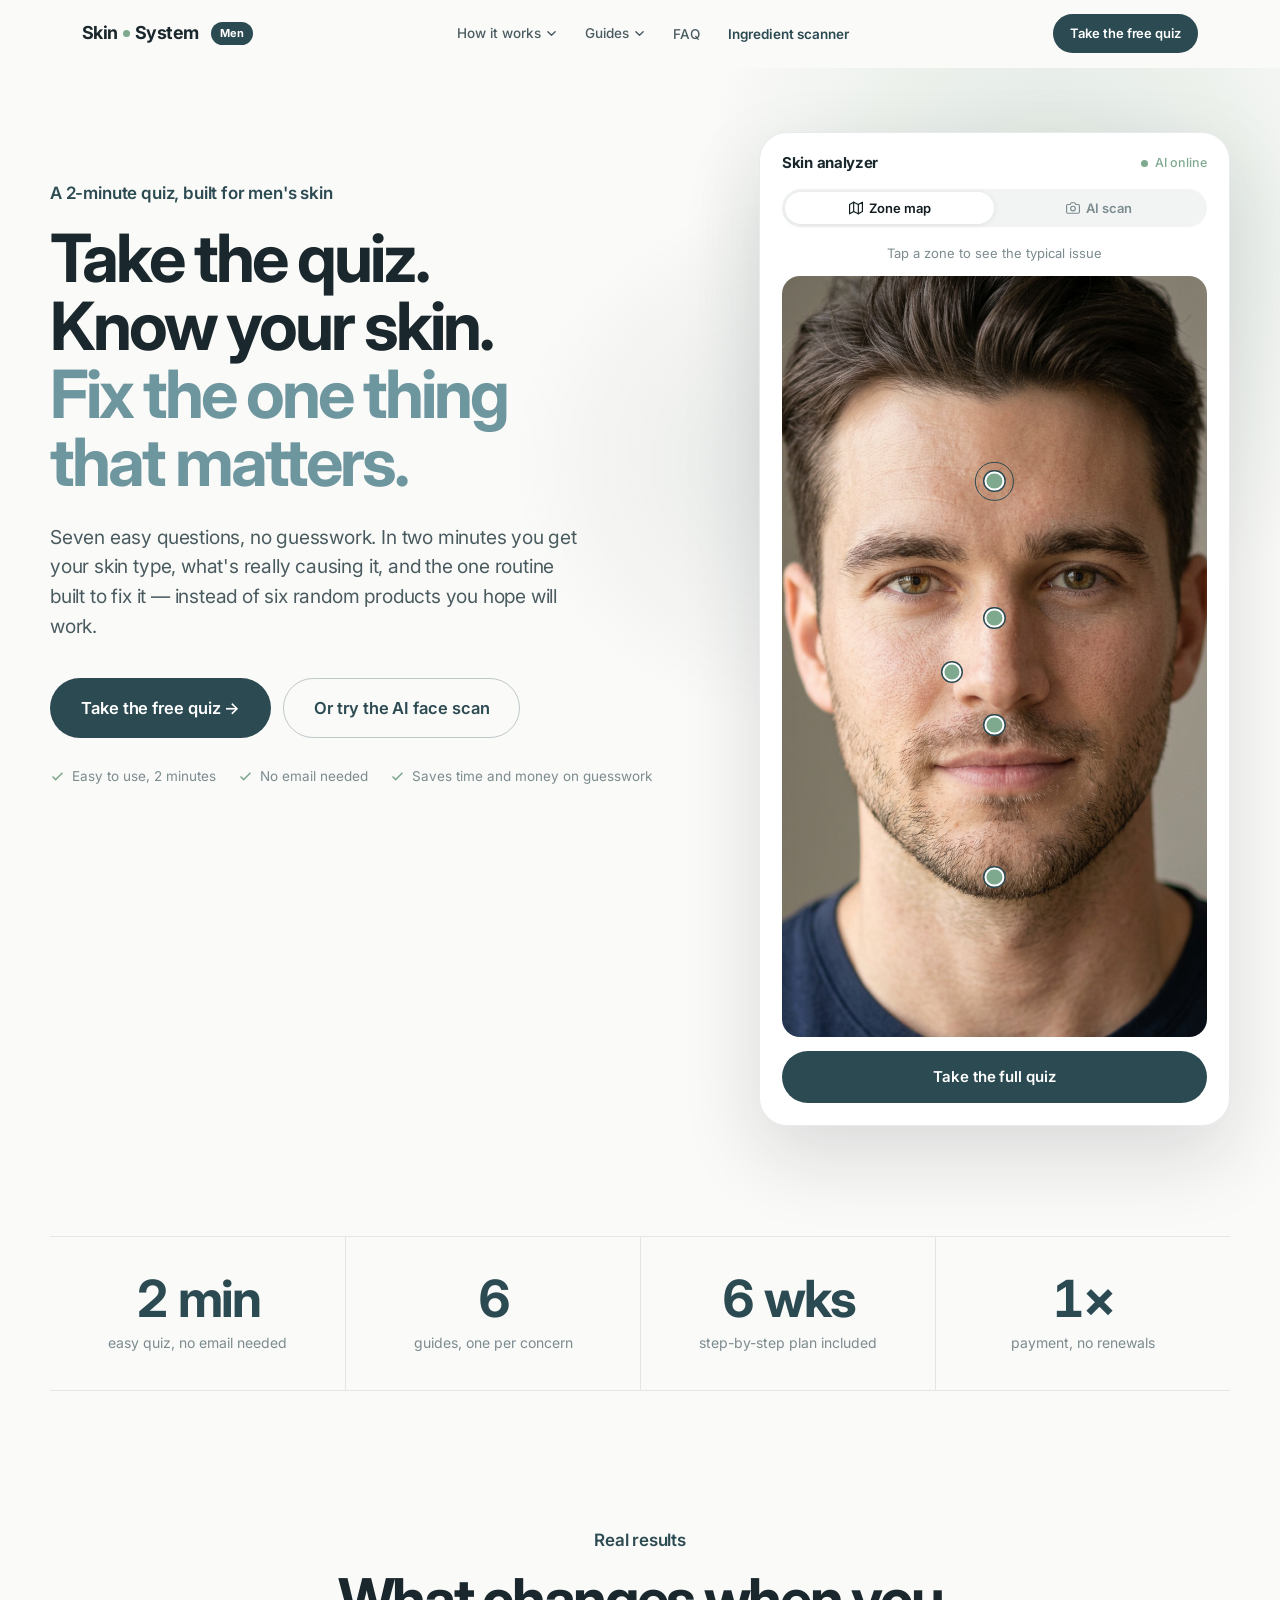
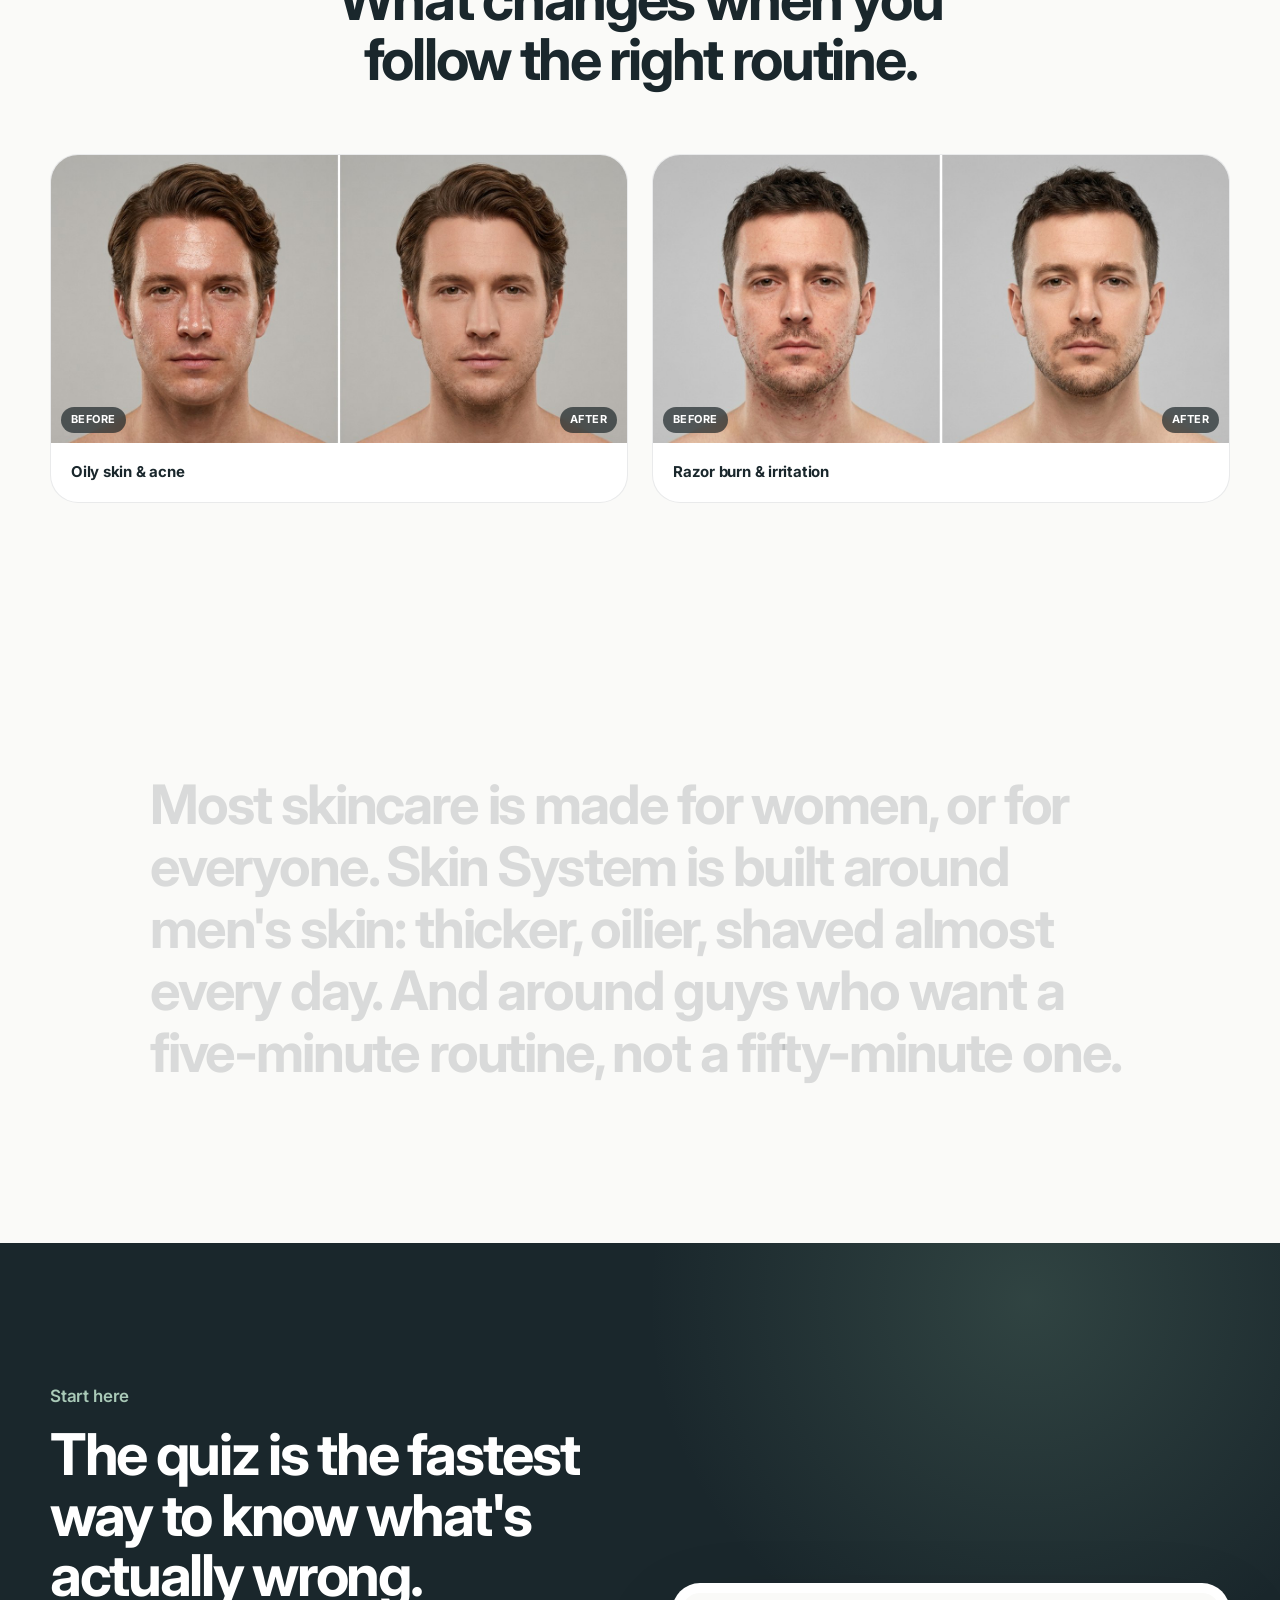
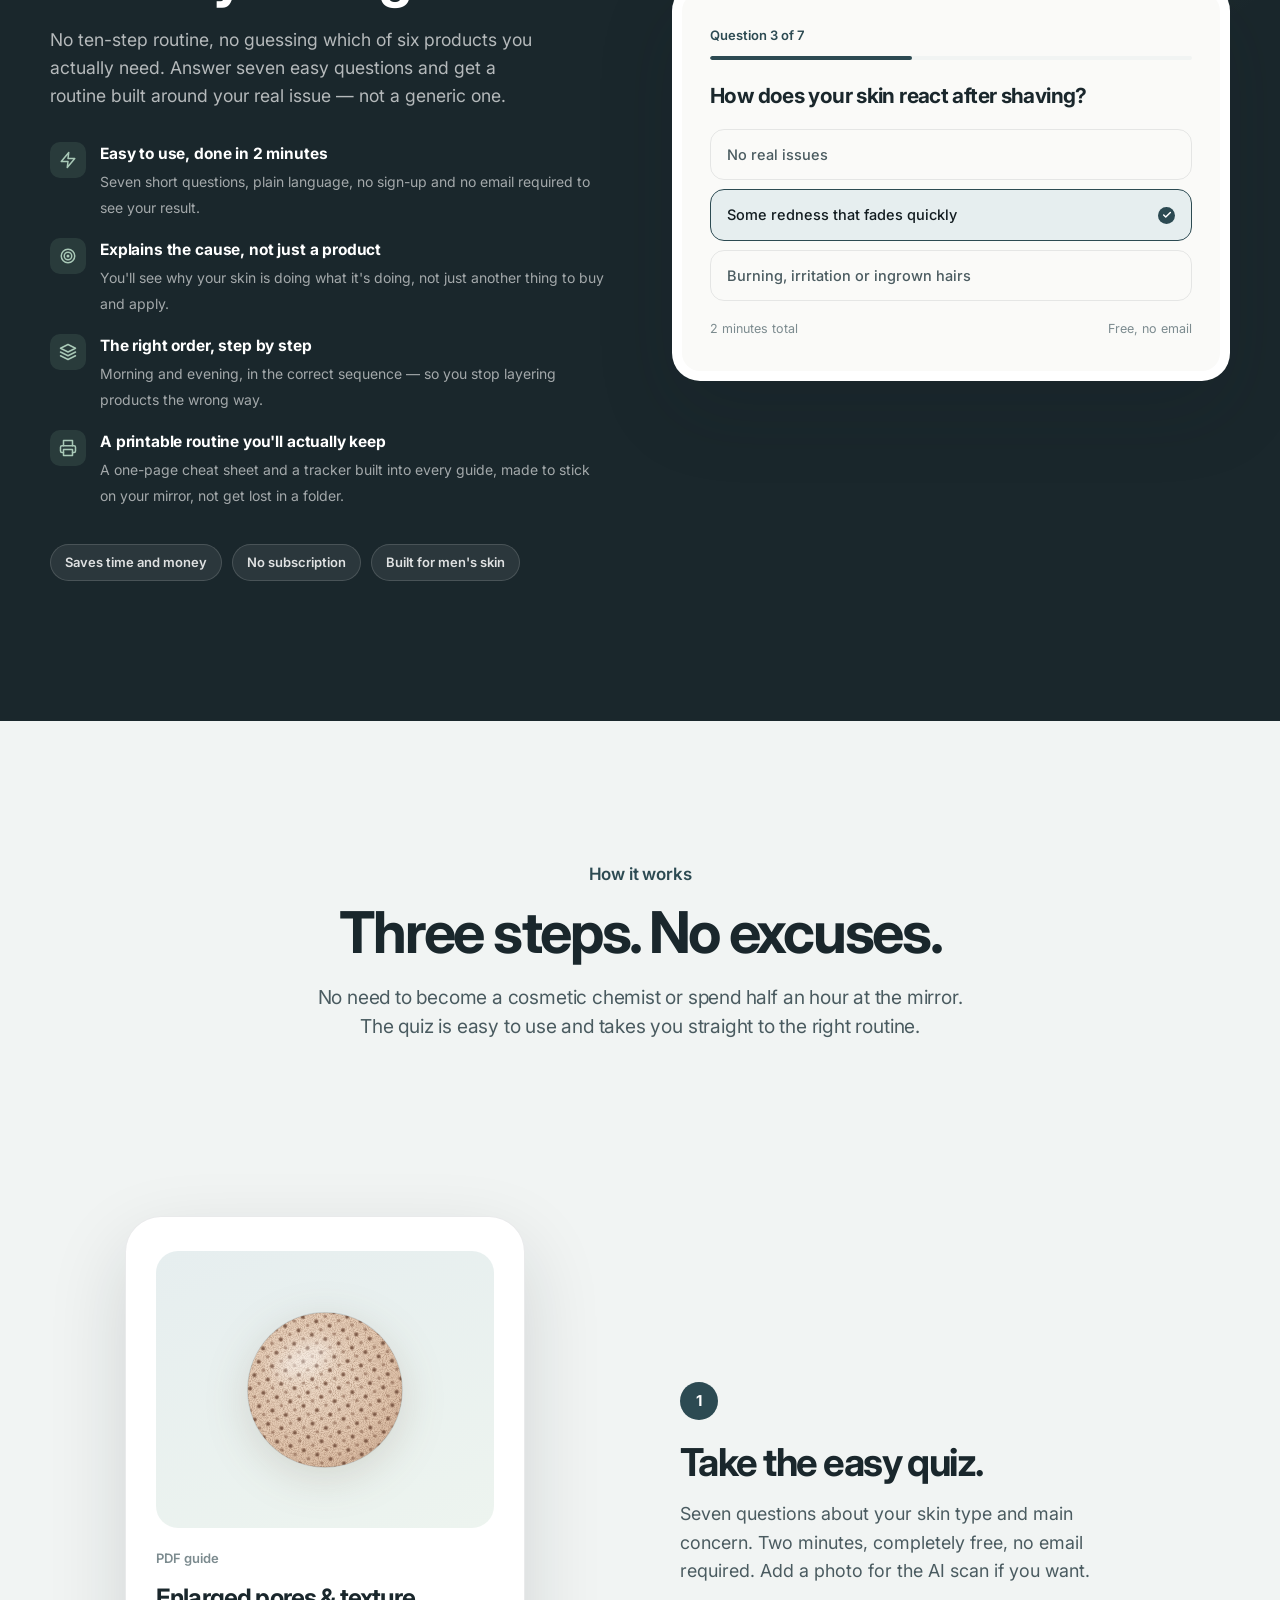
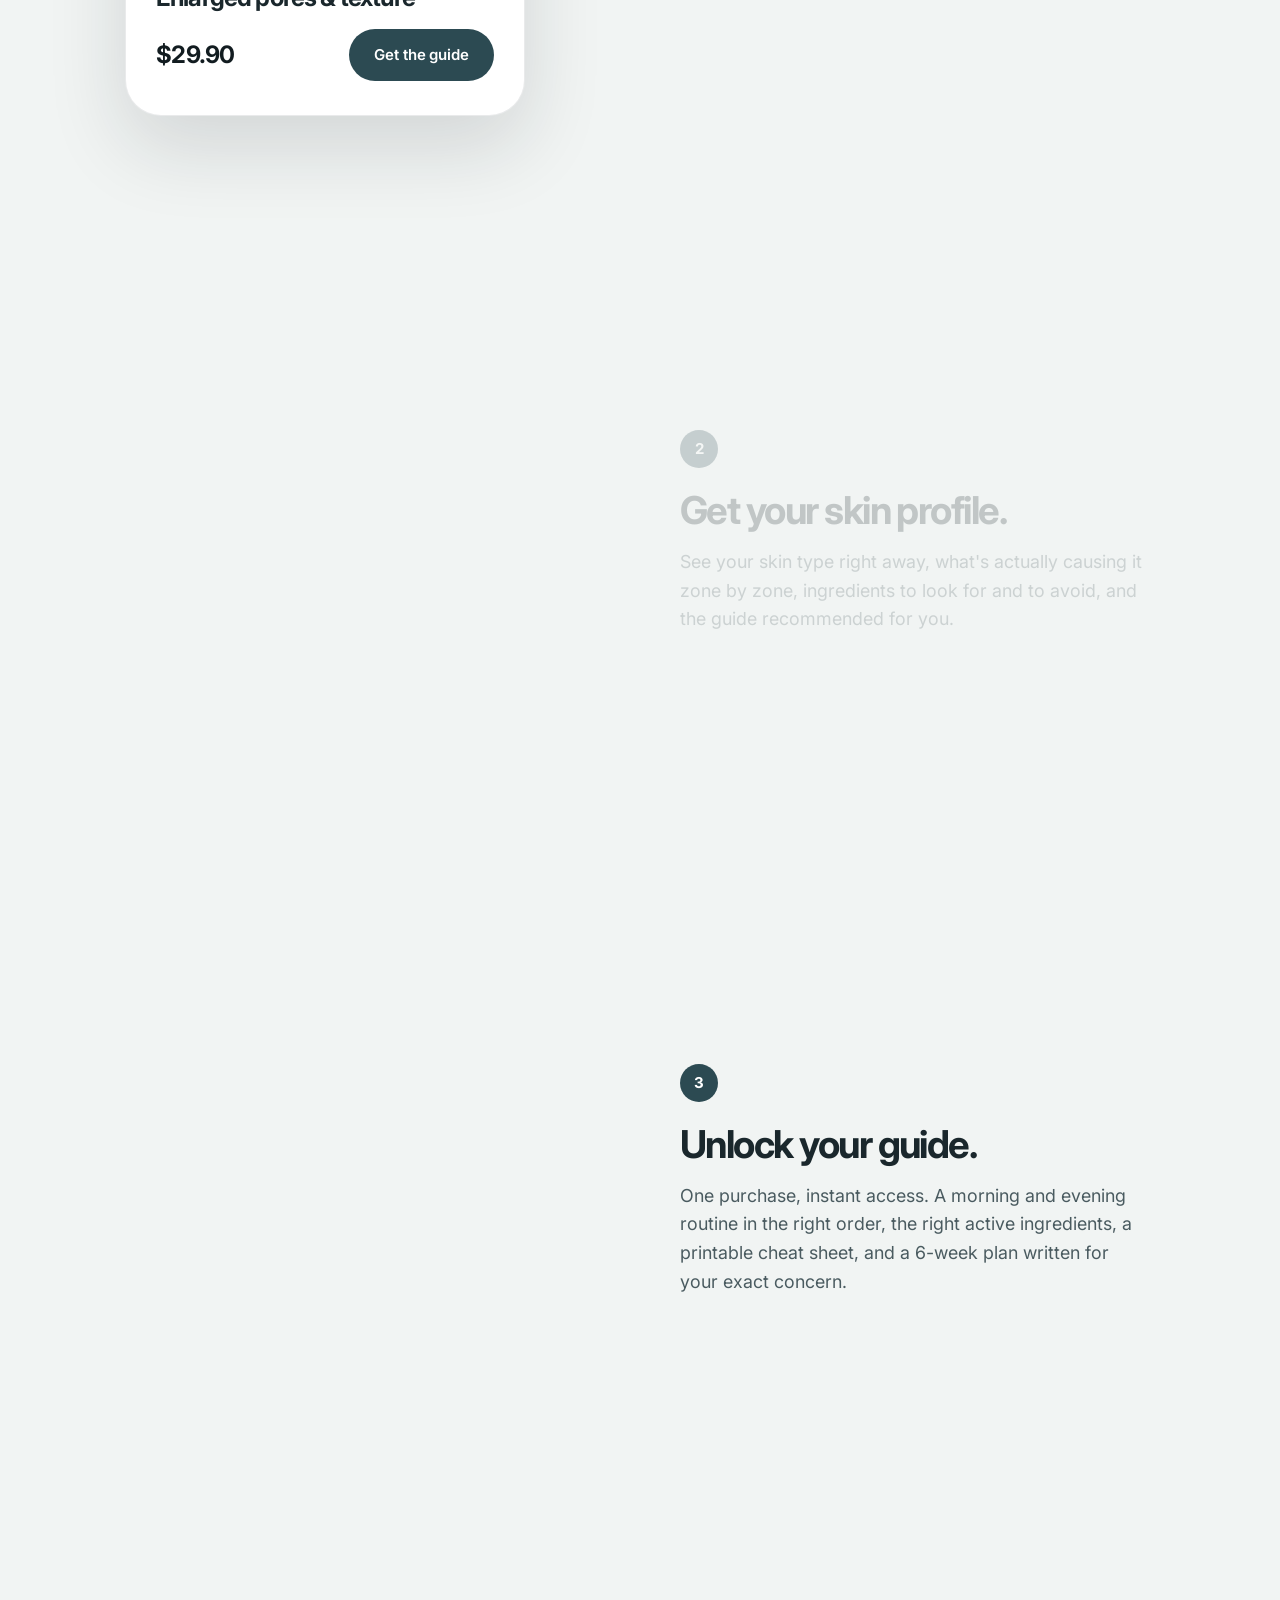
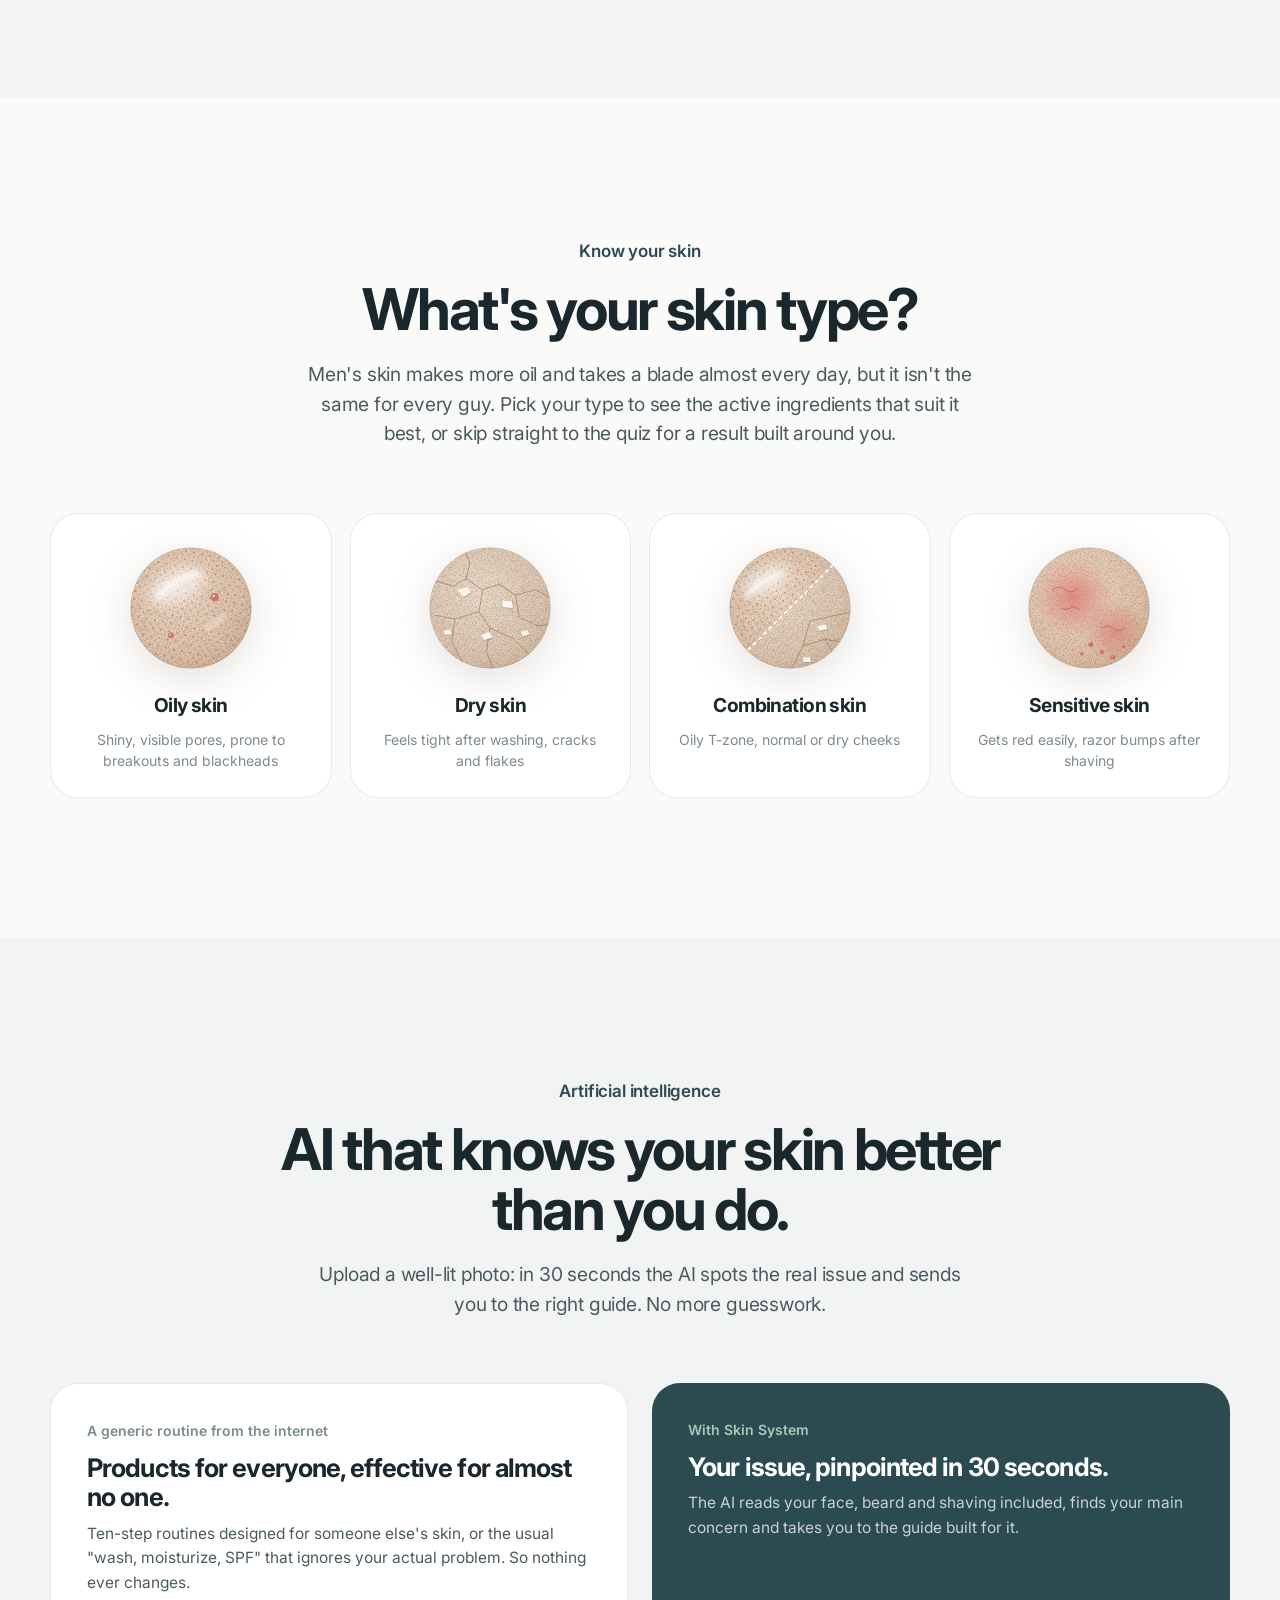
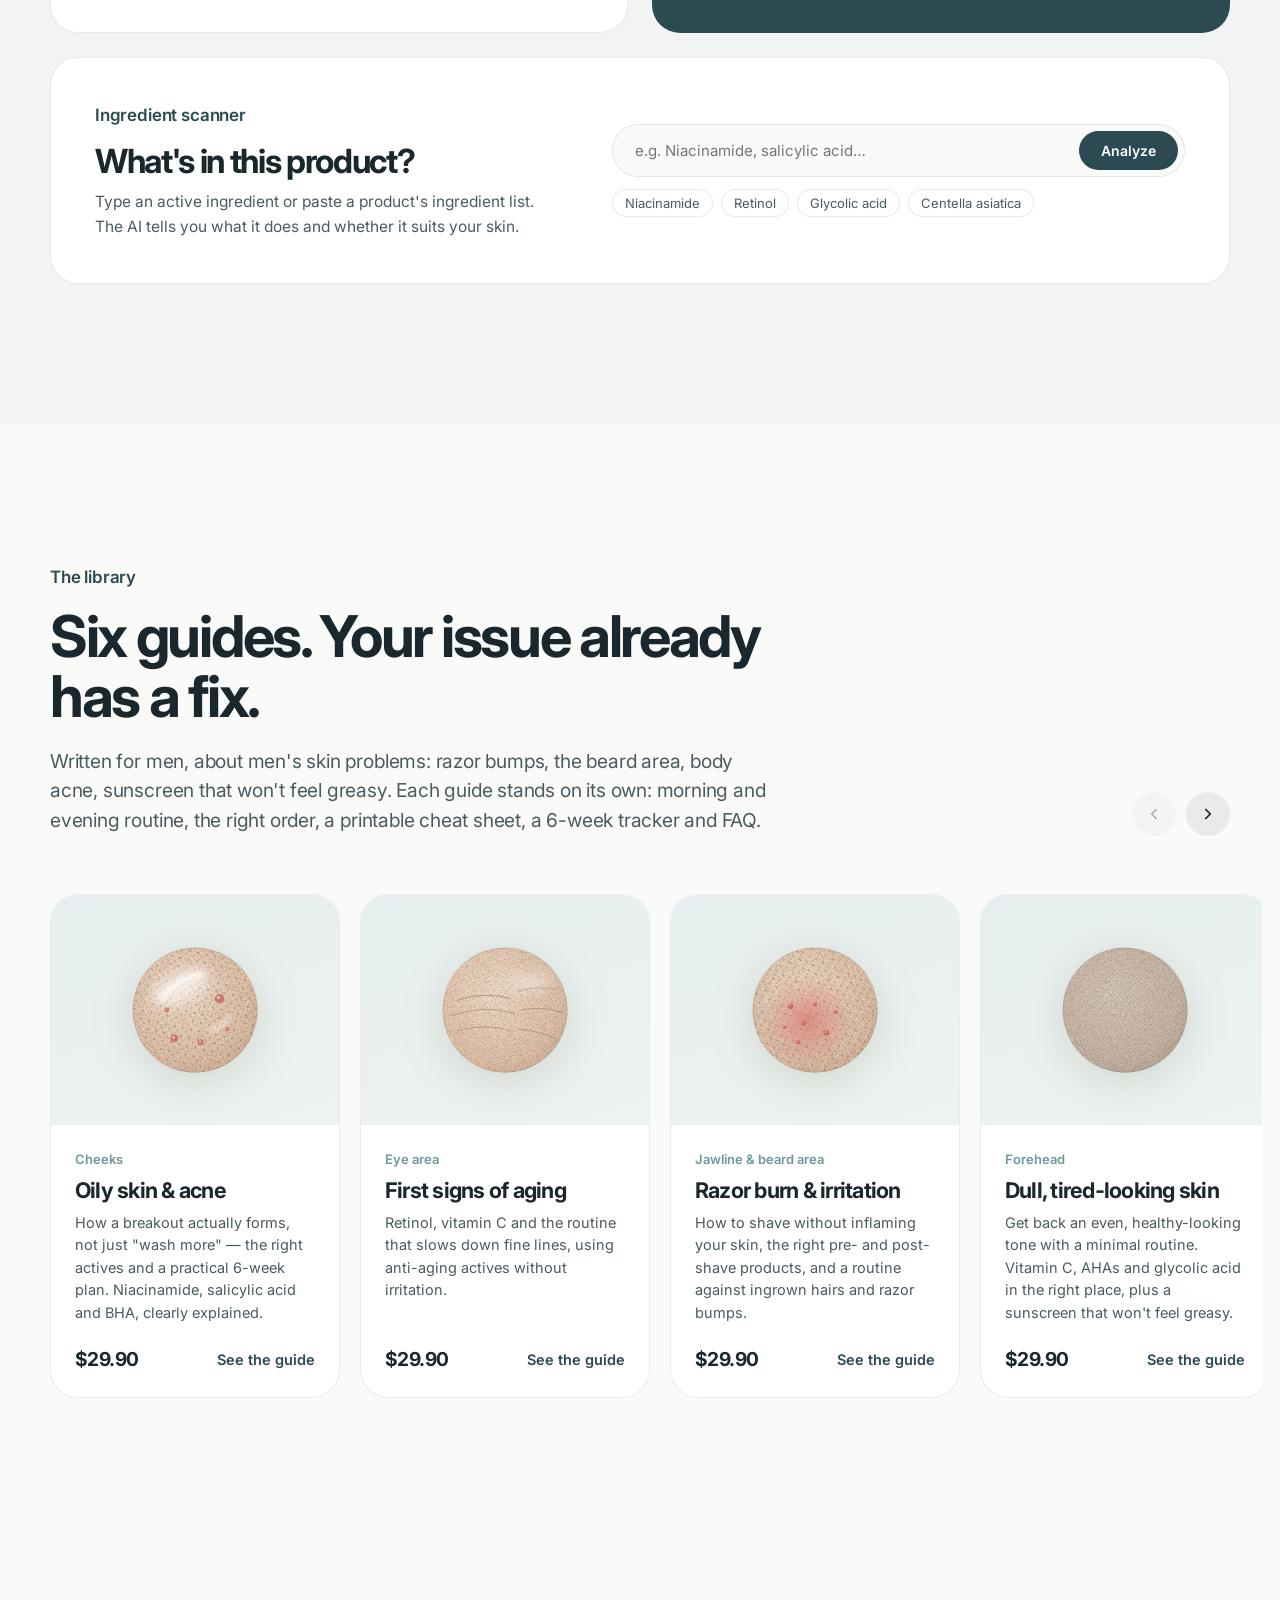
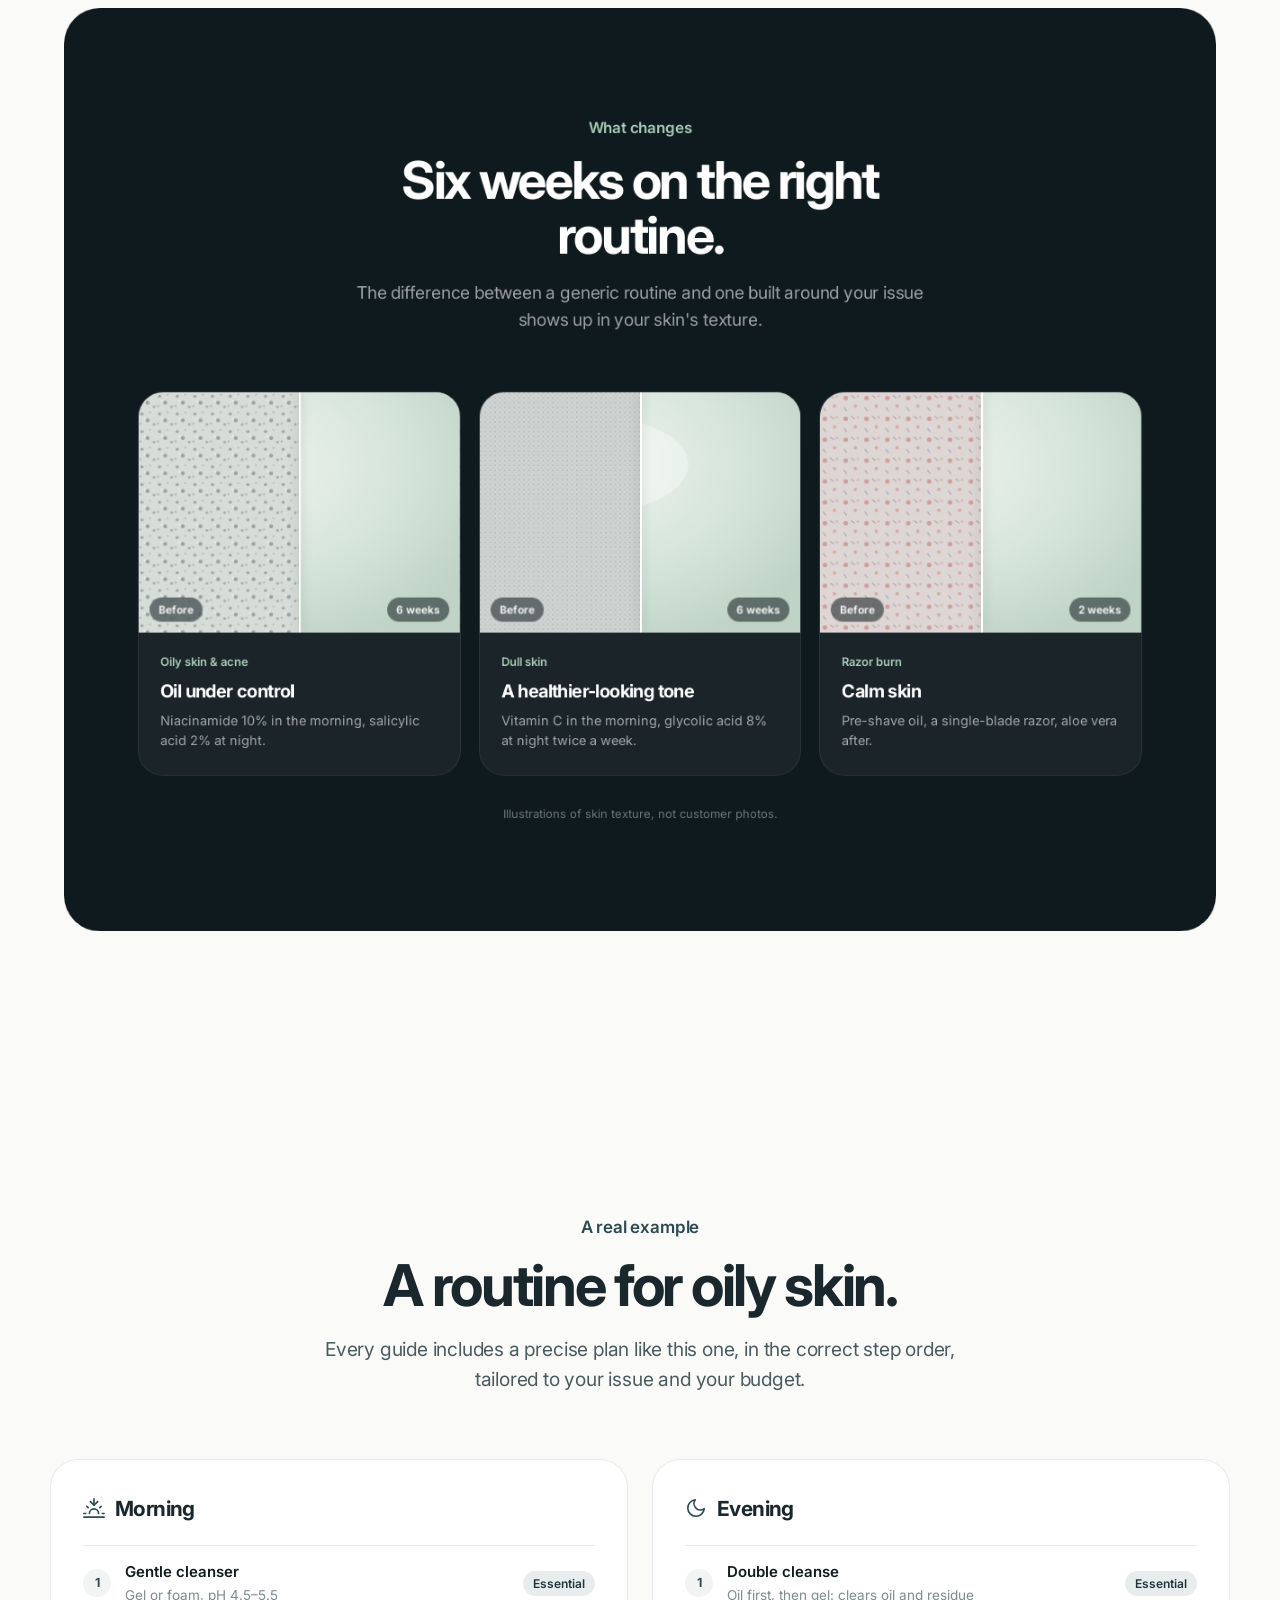
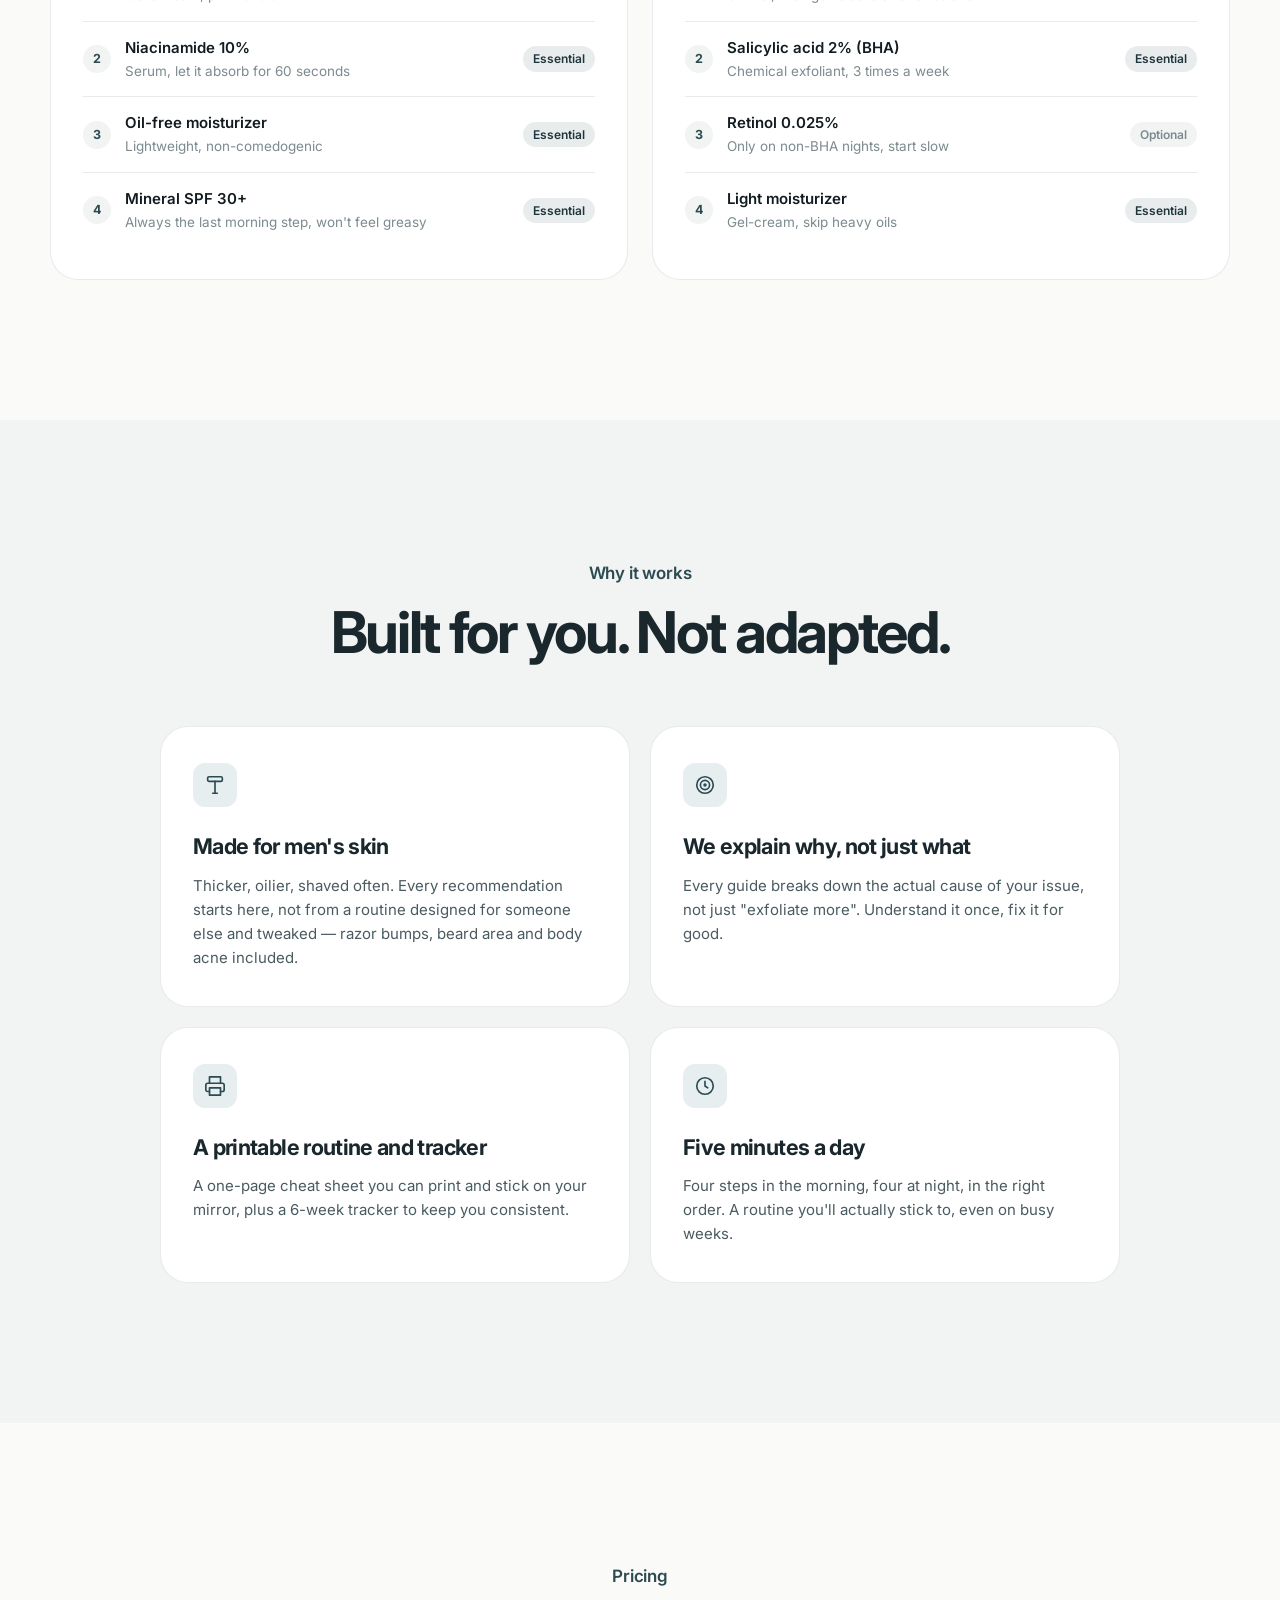
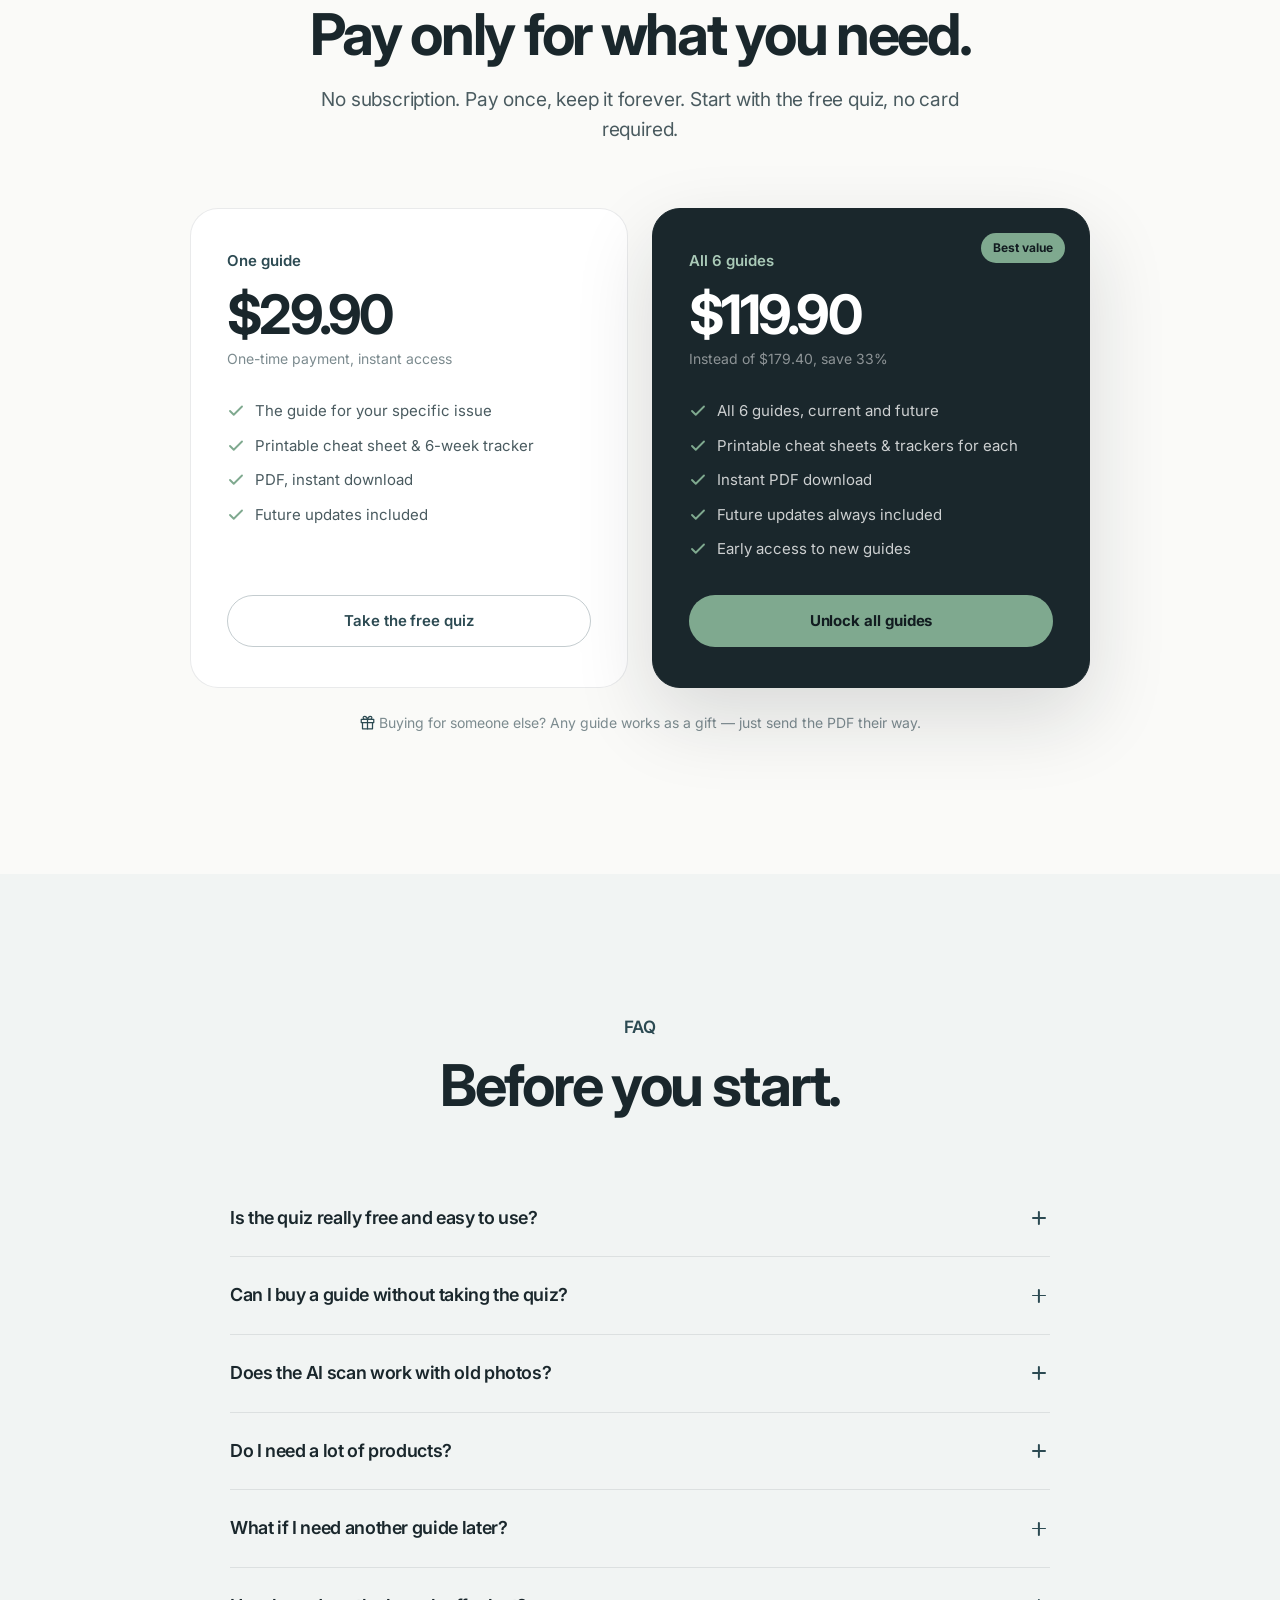
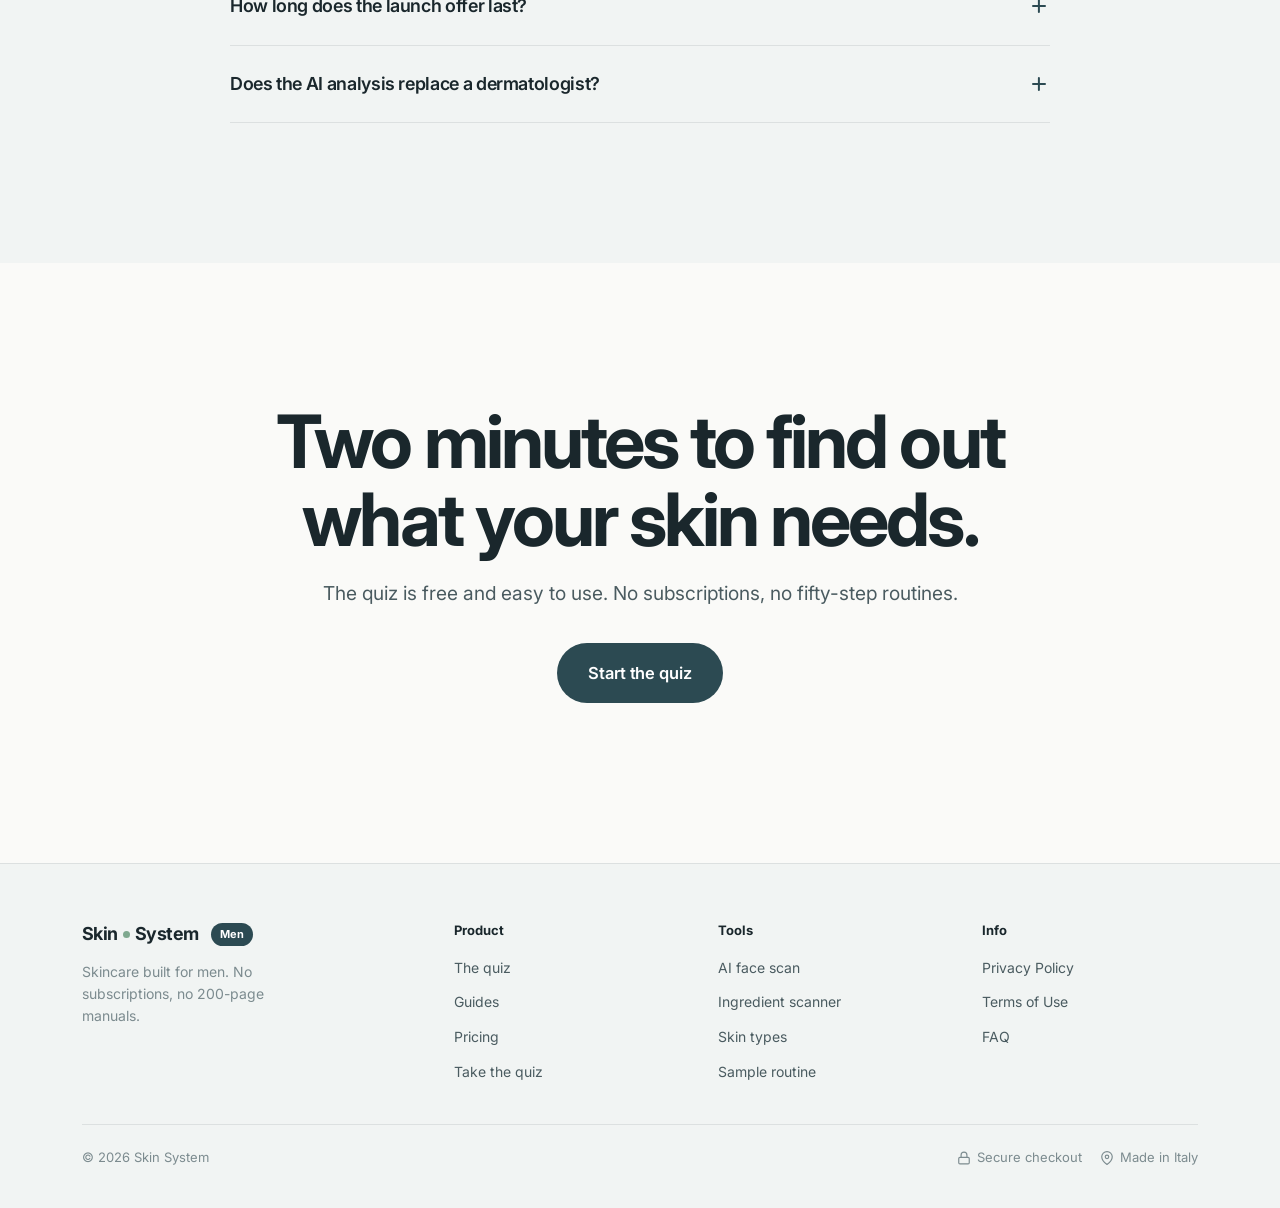
==== index.html @ f5388f2f "Add files via upload" ====
<!DOCTYPE html>
<html lang="en">
<head>
<meta charset="UTF-8">
<meta name="viewport" content="width=device-width, initial-scale=1.0">
<title>Skin System for Men — AI skin analysis &amp; skincare built for men</title>
<meta name="description" content="Skincare for men: our AI reads your face in 30 seconds and sends you to the right guide for oily skin, acne, razor burn or first wrinkles. No subscription.">
<link rel="preconnect" href="https://fonts.googleapis.com">
<link rel="preconnect" href="https://fonts.gstatic.com" crossorigin>
<link href="https://fonts.googleapis.com/css2?family=Inter:opsz,wght@14..32,400..800&display=swap" rel="stylesheet">
<script>/* launch promo: Oct 31, 11:59pm ET */if(Date.now()>Date.UTC(2026,10,1,3,59,59))document.documentElement.classList.add('promo-ended');</script>
<style>
:root {
  --clay:       #2C4A52;
  --clay-dark:  #1F363D;
  --clay-light: #6E969F;
  --clay-faint: #E6EEEF;
  --sand:       #7FA98F;
  --sand-light: #A9C9B7;
  --sand-faint: #EDF4EF;
  --rose:       #C98B86;
  --ink:        #121C20;
  --ink-2:      #1A272C;
  --mid:        #4A5B60;
  --muted:      #7C8B8F;
  --line:       rgba(18,28,32,0.09);
  --white:      #FFFFFF;
  --bg:         #FAFAF8;
  --bg-alt:     #F1F4F3;
  --dark:       #0F1A1E;

  --sans: 'Inter', -apple-system, BlinkMacSystemFont, 'SF Pro Display', system-ui, sans-serif;

  --r-lg: 28px;
  --r-md: 18px;
  --r-sm: 12px;

  --ease: cubic-bezier(0.22, 1, 0.36, 1);
  --shadow-md: 0 10px 40px rgba(18,28,32,0.08);
  --shadow-lg: 0 30px 80px rgba(18,28,32,0.14);
}

*, *::before, *::after { box-sizing: border-box; margin: 0; padding: 0; }
html { scroll-behavior: smooth; font-size: 16px; }
body {
  font-family: var(--sans);
  font-optical-sizing: auto;
  background: var(--bg);
  color: var(--ink);
  line-height: 1.6;
  -webkit-font-smoothing: antialiased;
  overflow-x: hidden;
}
img, svg { max-width: 100%; display: block; }
a { color: inherit; text-decoration: none; }
ul { list-style: none; }
button { font-family: inherit; }
:focus-visible { outline: 2px solid var(--clay); outline-offset: 3px; border-radius: 6px; }

.wrap { max-width: 1180px; margin: 0 auto; padding: 0 32px; }

/* ── Type ── */
h1, h2, h3 { color: var(--ink-2); font-weight: 700; }
h1 {
  font-size: clamp(2.6rem, 5.2vw, 4.3rem);
  line-height: 1.02;
  letter-spacing: -0.045em;
  margin-bottom: 26px;
}
h2 {
  font-size: clamp(2.1rem, 4.6vw, 3.6rem);
  line-height: 1.05;
  letter-spacing: -0.04em;
}
h3 { letter-spacing: -0.02em; }
.eyebrow {
  display: block;
  font-size: 17px;
  font-weight: 600;
  color: var(--clay);
  letter-spacing: -0.01em;
  margin-bottom: 14px;
}
.section-head { margin-bottom: 64px; max-width: 720px; }
.section-head.center { margin-left: auto; margin-right: auto; text-align: center; }
.section-desc {
  color: var(--mid);
  font-size: clamp(1.05rem, 1.5vw, 1.25rem);
  line-height: 1.55;
  margin-top: 20px;
  letter-spacing: -0.01em;
}
.section-head.center .section-desc { margin-left: auto; margin-right: auto; max-width: 56ch; }

/* ── Buttons ── */
.btn {
  font-weight: 600;
  font-size: 15px;
  padding: 13px 24px;
  border-radius: 999px;
  border: 1.5px solid transparent;
  cursor: pointer;
  display: inline-block;
  white-space: nowrap;
  letter-spacing: -0.005em;
  transition: background 0.3s var(--ease), color 0.3s var(--ease), border-color 0.3s var(--ease), transform 0.3s var(--ease);
}
.btn:active { transform: scale(0.97); }
.btn-primary { background: var(--clay); color: var(--white); }
.btn-primary:hover { background: var(--clay-dark); }
.btn-ghost { background: transparent; border-color: rgba(44,74,82,0.28); color: var(--clay); }
.btn-ghost:hover { background: var(--clay); color: var(--white); border-color: var(--clay); }
.btn-sand { background: var(--sand); color: var(--ink); font-weight: 700; }
.btn-sand:hover { background: var(--sand-light); }
.btn-lg { padding: 16px 30px; font-size: 16.5px; }
.btn-block { width: 100%; text-align: center; display: block; }

/* ── Scroll progress ── */
.scroll-progress {
  position: fixed; top: 0; left: 0;
  height: 2px; width: 100%;
  transform-origin: 0 50%;
  transform: scaleX(0);
  background: linear-gradient(90deg, var(--sand), var(--clay));
  z-index: 200;
}

/* ── Header ── */
header {
  position: sticky; top: 0; z-index: 100;
  background: rgba(250,250,248,0.72);
  backdrop-filter: saturate(180%) blur(20px);
  -webkit-backdrop-filter: saturate(180%) blur(20px);
  border-bottom: 1px solid transparent;
  transition: border-color 0.3s, background 0.3s;
}
header.scrolled { border-bottom-color: var(--line); background: rgba(250,250,248,0.85); }
.header-inner {
  display: flex; align-items: center; justify-content: space-between;
  padding: 14px 32px; max-width: 1180px; margin: 0 auto; gap: 24px;
}
.logo {
  font-size: 1.12rem; font-weight: 700; letter-spacing: -0.03em;
  color: var(--ink-2); display: flex; align-items: center; gap: 5px;
}
.logo-tag {
  margin-left: 7px; font-size: 11px; font-weight: 700; letter-spacing: 0.01em;
  padding: 3px 9px; border-radius: 999px; background: var(--clay); color: var(--white);
}
.logo-dot { width: 7px; height: 7px; border-radius: 50%; background: var(--sand); display: inline-block; }
.header-nav { display: flex; align-items: center; flex: 1; justify-content: center; }
.nav-links { display: flex; gap: 28px; align-items: center; }
.nav-links a, .nav-dropdown-toggle {
  font-size: 13.5px; font-weight: 500; color: var(--mid); transition: color 0.2s;
}
.nav-links a:hover, .nav-dropdown-toggle:hover { color: var(--ink); }
.nav-dropdown { position: relative; }
.nav-dropdown-toggle {
  background: none; border: none; cursor: pointer; display: flex; align-items: center; gap: 5px; padding: 0;
}
.nav-dropdown-toggle svg { width: 11px; height: 11px; transition: transform 0.3s var(--ease); }
.nav-dropdown:hover .nav-dropdown-toggle svg, .nav-dropdown.open .nav-dropdown-toggle svg { transform: rotate(180deg); }
.nav-dropdown-menu {
  position: absolute; top: calc(100% + 14px); left: 50%;
  background: rgba(255,255,255,0.96);
  backdrop-filter: blur(20px);
  border: 1px solid var(--line); border-radius: var(--r-md);
  box-shadow: var(--shadow-md); min-width: 230px; padding: 8px;
  opacity: 0; pointer-events: none;
  transform: translateX(-50%) translateY(-6px) scale(0.98);
  transform-origin: top center;
  transition: opacity 0.25s var(--ease), transform 0.35s var(--ease);
}
.nav-dropdown:hover .nav-dropdown-menu, .nav-dropdown.open .nav-dropdown-menu {
  opacity: 1; pointer-events: auto; transform: translateX(-50%) translateY(0) scale(1);
}
.nav-dropdown-menu a {
  display: block; padding: 10px 14px; font-size: 14px; font-weight: 600;
  color: var(--ink-2); border-radius: 10px; transition: background 0.2s;
}
.nav-dropdown-menu a:hover { background: var(--bg-alt); }
.nav-dropdown-menu a span { display: block; font-size: 12.5px; font-weight: 400; color: var(--muted); margin-top: 1px; }
.nav-highlight { color: var(--clay) !important; font-weight: 600 !important; }

.header-actions { display: flex; align-items: center; gap: 12px; }
#header-cta {
  padding: 8px 16px; font-size: 13px;
  opacity: 0; transform: translateY(4px); pointer-events: none;
  transition: opacity 0.3s var(--ease), transform 0.3s var(--ease), background 0.3s;
}
#header-cta.show { opacity: 1; transform: none; pointer-events: auto; }
.mobile-toggle {
  display: none; background: none; border: none; cursor: pointer;
  padding: 6px; flex-direction: column; gap: 5px;
}
.mobile-toggle span { display: block; width: 20px; height: 1.5px; background: var(--ink); border-radius: 2px; transition: transform 0.3s var(--ease), opacity 0.2s; }
.mobile-toggle.open span:nth-child(1) { transform: translateY(6.5px) rotate(45deg); }
.mobile-toggle.open span:nth-child(2) { opacity: 0; }
.mobile-toggle.open span:nth-child(3) { transform: translateY(-6.5px) rotate(-45deg); }
@media (max-width: 900px) {
  .header-nav { display: none; }
  .mobile-toggle { display: flex; }
  #header-cta { display: none; }
}
.mobile-menu {
  position: fixed; inset: 58px 0 0 0;
  background: rgba(250,250,248,0.97);
  backdrop-filter: blur(20px);
  z-index: 99; padding: 16px 28px;
  display: flex; flex-direction: column;
  opacity: 0; pointer-events: none; transform: translateY(-8px);
  transition: opacity 0.3s var(--ease), transform 0.4s var(--ease);
}
.mobile-menu.open { opacity: 1; pointer-events: auto; transform: none; }
.mobile-menu a {
  font-size: 24px; font-weight: 600; letter-spacing: -0.03em; color: var(--ink-2);
  padding: 12px 0; border-bottom: 1px solid var(--line);
}

/* ── Sections ── */
section { padding: 140px 32px; }
section > .wrap { padding: 0; }

/* ── Hero ── */
.hero { padding: 64px 32px 110px; position: relative; overflow: hidden; }
.hero-bg {
  position: absolute; inset: -20% -10% auto auto; width: 70vw; height: 70vw; max-width: 900px; max-height: 900px;
  background: radial-gradient(closest-side at 60% 45%, rgba(127,169,143,0.24), transparent),
              radial-gradient(closest-side at 35% 70%, rgba(44,74,82,0.10), transparent);
  pointer-events: none; will-change: transform;
}
.hero .wrap { position: relative; z-index: 1; }
.hero-grid { display: grid; grid-template-columns: 1.15fr 0.85fr; gap: 72px; align-items: start; }
#heroText { padding-top: 48px; }
#heroText .eyebrow { display: inline-block; margin-bottom: 18px; }
.hero-title .ln { display: block; overflow: hidden; padding-bottom: 0.08em; margin-bottom: -0.08em; }
.hero-title .ln > span {
  display: inline-block; transform: translateY(105%);
  animation: lineUp 1.2s var(--ease) forwards;
}
.hero-title .ln:nth-child(1) > span { animation-delay: 0.15s; }
.hero-title .ln:nth-child(2) > span { animation-delay: 0.27s; }
.hero-title .ln:nth-child(3) > span { animation-delay: 0.39s; }
.hero-title .ln:nth-child(4) > span { animation-delay: 0.51s; }
.hero-title .ln > span { white-space: nowrap; }
.hero-title .soft { color: var(--clay-light); }
@keyframes lineUp { to { transform: translateY(0); } }
.fade-in {
  opacity: 0; filter: blur(8px); transform: translateY(16px);
  animation: fadeIn 1.1s var(--ease) forwards;
}
.fade-in.d1 { animation-delay: 0.55s; }
.fade-in.d2 { animation-delay: 0.7s; }
.fade-in.d3 { animation-delay: 0.85s; }
.fade-in.d4 { animation-delay: 0.45s; }
@keyframes fadeIn { to { opacity: 1; filter: blur(0); transform: none; } }
.hero-sub {
  font-size: clamp(1.08rem, 1.5vw, 1.25rem); color: var(--mid);
  max-width: 44ch; margin-bottom: 36px; line-height: 1.55; letter-spacing: -0.01em;
}
.cta-row { display: flex; gap: 12px; flex-wrap: wrap; margin-bottom: 28px; align-items: center; }
.trust-badges { display: flex; gap: 22px; flex-wrap: wrap; }
.trust-badge { font-size: 13.5px; color: var(--muted); display: flex; align-items: center; gap: 7px; }
.trust-badge svg { width: 15px; height: 15px; stroke: var(--sand); stroke-width: 2.5; fill: none; }

/* ── Scan card ── */
.ai-scan-card {
  background: var(--white); border: 1px solid var(--line);
  border-radius: var(--r-lg); overflow: hidden; box-shadow: var(--shadow-lg);
  will-change: transform;
}
.hero-card-in {
  opacity: 0; transform: translateY(40px) scale(0.94);
  animation: cardIn 1.4s var(--ease) 0.45s forwards;
}
@keyframes cardIn { to { opacity: 1; transform: none; } }
.ai-scan-header {
  padding: 18px 22px 14px; display: flex; align-items: center; justify-content: space-between;
}
.ai-scan-title { font-size: 15px; font-weight: 700; letter-spacing: -0.02em; color: var(--ink-2); }
.ai-status { display: flex; align-items: center; gap: 7px; font-size: 12.5px; font-weight: 500; color: var(--sand); }
.ai-status-dot { width: 7px; height: 7px; background: var(--sand); border-radius: 50%; animation: pulse 2s ease-in-out infinite; }
@keyframes pulse { 0%,100% { opacity: 1; transform: scale(1); } 50% { opacity: 0.5; transform: scale(0.8); } }
.scan-tabs {
  display: flex; margin: 0 22px; padding: 3px; background: var(--bg-alt); border-radius: 999px; position: relative;
}
.scan-tab {
  flex: 1; font-size: 13px; font-weight: 600; padding: 8px 12px; border: none; background: none;
  cursor: pointer; color: var(--muted); border-radius: 999px; position: relative; z-index: 1;
  display: flex; align-items: center; justify-content: center; gap: 6px; transition: color 0.3s;
}
.scan-tab.active { color: var(--ink); }
.scan-tab-indicator {
  position: absolute; top: 3px; bottom: 3px; left: 3px; width: calc(50% - 3px);
  background: var(--white); border-radius: 999px; box-shadow: 0 1px 6px rgba(0,0,0,0.08);
  transition: transform 0.45s var(--ease);
}
.scan-tabs[data-active="upload"] .scan-tab-indicator { transform: translateX(100%); }
.scan-tab-panel { display: none; }
.scan-tab-panel.active { display: block; animation: panelIn 0.5s var(--ease); }
@keyframes panelIn { from { opacity: 0; transform: translateY(8px); } to { opacity: 1; transform: none; } }

.facemap-panel { padding: 16px 22px 22px; }
.facemap-hint { font-size: 13px; color: var(--muted); text-align: center; margin-bottom: 12px; }
.facemap-svg-wrap { position: relative; }
.facemap-img { width: 100%; display: block; border-radius: var(--r-md); }
#zoneLabel {
  position: absolute; top: 0; left: 0;
  font-size: 13.5px; font-weight: 600; color: var(--ink);
  background: rgba(255,255,255,0.95); backdrop-filter: blur(10px);
  padding: 7px 14px; border-radius: 999px; border: 1px solid var(--line);
  white-space: nowrap; opacity: 0; transform: scale(0.92); transition: opacity 0.25s var(--ease), transform 0.25s var(--ease);
  pointer-events: none; box-shadow: var(--shadow-md); z-index: 6;
  display: flex; align-items: center; gap: 6px;
}
#zoneLabel.show { opacity: 1; transform: scale(1); }
#zoneLabel .ze { width: 22px; height: 22px; flex-shrink: 0; border-radius: 50%; overflow: hidden; display: block; }
#zoneLabel .ze svg { width: 100%; height: 100%; filter: none; }
.zone-dot, .zone-ring, .zone-pulse { position: absolute; aspect-ratio: 1 / 1; border-radius: 50%; transform: translate(-50%, -50%); }
.zone-dot {
  width: 4.5%; background: var(--sand); border: 2px solid var(--white);
  box-shadow: 0 0 0 1.5px var(--clay); padding: 0; cursor: pointer;
  transition: transform 0.3s var(--ease);
}
.zone-dot:hover, .zone-dot.active { transform: translate(-50%, -50%) scale(1.3); }
.zone-ring { width: 20%; border: 1.4px solid var(--clay); opacity: 0; pointer-events: none; transition: opacity 0.3s, transform 0.4s var(--ease); transform: translate(-50%,-50%) scale(0.85); }
.zone-ring.show { opacity: 0.55; transform: translate(-50%,-50%) scale(1); }
@keyframes softPulse {
  0% { opacity: 0.5; transform: translate(-50%, -50%) scale(0.7); }
  70%, 100% { opacity: 0; transform: translate(-50%, -50%) scale(1.6); }
}
.zone-pulse { width: 9%; border: 1.4px solid var(--clay); pointer-events: none; animation: softPulse 2.8s ease-out infinite; }

.upload-panel { padding: 16px 22px 22px; }
.upload-zone {
  border: 1.5px dashed rgba(44,74,82,0.25); border-radius: var(--r-md);
  padding: 36px 24px; text-align: center; cursor: pointer;
  transition: all 0.3s var(--ease); background: var(--bg); position: relative;
}
.upload-zone:hover, .upload-zone.dragover { border-color: var(--clay); background: var(--clay-faint); }
.upload-zone input[type="file"] { position: absolute; inset: 0; opacity: 0; cursor: pointer; width: 100%; height: 100%; }
.upload-icon {
  width: 52px; height: 52px; background: var(--white); border-radius: 50%;
  display: flex; align-items: center; justify-content: center; margin: 0 auto 14px;
  box-shadow: 0 2px 10px rgba(0,0,0,0.06); color: var(--clay);
}
.upload-title { font-weight: 600; color: var(--ink); font-size: 15px; margin-bottom: 4px; }
.upload-sub { font-size: 13px; color: var(--muted); }
.upload-preview { display: none; margin-top: 16px; position: relative; }
.upload-preview img { width: 100%; border-radius: var(--r-md); max-height: 240px; object-fit: cover; }
.upload-preview-overlay {
  position: absolute; inset: 0; border-radius: var(--r-md); overflow: hidden;
  background: rgba(15,26,30,0.45); display: flex; align-items: center; justify-content: center;
  font-size: 13.5px; font-weight: 600; color: var(--white);
}
.upload-preview-overlay::before {
  content: ''; position: absolute; left: 0; right: 0; height: 40%;
  background: linear-gradient(180deg, transparent, rgba(127,169,143,0.55), transparent);
  animation: scanLine 1.8s ease-in-out infinite;
}
@keyframes scanLine { 0% { top: -40%; } 100% { top: 100%; } }
.upload-preview-overlay span { position: relative; }
.scan-result {
  display: none; margin-top: 16px; background: var(--bg-alt);
  border-radius: var(--r-md); padding: 18px; animation: panelIn 0.5s var(--ease);
}
.scan-result-title { font-size: 13px; font-weight: 700; color: var(--clay); margin-bottom: 12px; }
.scan-result-zones { display: flex; flex-direction: column; gap: 8px; }
.scan-zone-item { display: flex; justify-content: space-between; align-items: center; gap: 12px; font-size: 13.5px; }
.scan-zone-label { color: var(--mid); font-weight: 500; text-transform: capitalize; }
.scan-zone-tag { font-size: 12px; padding: 3px 10px; border-radius: 999px; background: rgba(44,74,82,0.1); color: var(--clay-dark); text-align: right; }
.scan-zone-tag.warn { background: rgba(201,139,134,0.2); color: #7A3F3A; }
.scan-recommendation { margin-top: 14px; padding-top: 14px; border-top: 1px solid var(--line); }
.scan-reco-label { font-size: 12.5px; font-weight: 600; color: var(--muted); margin-bottom: 4px; }
.scan-reco-guide { font-size: 1.25rem; font-weight: 700; letter-spacing: -0.03em; color: var(--ink-2); margin-bottom: 6px; line-height: 1.2; }
.scan-reco-text { font-size: 14px; color: var(--mid); line-height: 1.55; }
.ai-disclaimer { font-size: 12px; color: var(--muted); margin-top: 12px; text-align: center; }
.scan-cta-btn { width: 100%; margin-top: 14px; text-align: center; display: block; }

/* ── Skin close-ups (round macro view of the skin) ── */
.face {
  width: 100%; height: auto; overflow: visible;
  filter: drop-shadow(0 10px 22px rgba(90, 60, 40, 0.16));
  transition: transform 1.1s var(--ease), opacity 0.9s var(--ease);
}
.face .z { transition: opacity 0.9s var(--ease) 0.25s; }
/* the disc zooms in when its container appears, then the details fade in */
.reveal:not(.visible) .face,
.how-screen:not(.active) .face { transform: scale(0.82); opacity: 0; }
.reveal:not(.visible) .face .z,
.how-screen:not(.active) .face .z { opacity: 0; }
.skin-type-card:hover .face, .guide-card:hover .face { transform: scale(1.05); }

/* ── Stats ── */
.stats-bar { padding: 0 32px 40px; }
.stats-inner {
  display: grid; grid-template-columns: repeat(4, 1fr);
  max-width: 1180px; margin: 0 auto;
  border-top: 1px solid var(--line); border-bottom: 1px solid var(--line);
}
.stat-item { padding: 36px 20px; text-align: center; }
.stat-item + .stat-item { border-left: 1px solid var(--line); }
.stat-num { font-size: clamp(2.2rem, 4vw, 3.2rem); font-weight: 700; letter-spacing: -0.045em; color: var(--clay); line-height: 1; margin-bottom: 8px; font-variant-numeric: tabular-nums; }
.stat-label { font-size: 14px; color: var(--muted); }

/* ── Manifesto: words light up as you scroll ── */
.manifesto { padding: 160px 32px; }
.manifesto p {
  max-width: 980px; margin: 0 auto;
  font-size: clamp(1.9rem, 4.4vw, 3.4rem);
  font-weight: 700; line-height: 1.14; letter-spacing: -0.04em;
}
.manifesto .w { color: rgba(18,28,32,0.14); transition: color 0.35s ease; }
.manifesto .w.on { color: var(--ink-2); }
.manifesto .w.on.accent { color: var(--clay); }

/* ── Quiz spotlight: a dedicated, very visual section for the quiz ── */
.quiz-spot { background: var(--ink-2); color: var(--white); position: relative; overflow: hidden; }
.quiz-spot-glow {
  position: absolute; inset: -30% -10% auto auto; width: 60vw; height: 60vw; max-width: 760px; max-height: 760px;
  background: radial-gradient(closest-side, rgba(127,169,143,0.22), transparent); pointer-events: none;
}
.quiz-spot .wrap { position: relative; z-index: 1; }
.quiz-spot-grid { display: grid; grid-template-columns: 1fr 1fr; gap: 64px; align-items: center; }
.quiz-spot .eyebrow { color: var(--sand-light); }
.quiz-spot h2 { color: var(--white); margin-bottom: 20px; }
.quiz-spot-sub { font-size: 1.1rem; color: rgba(255,255,255,0.68); line-height: 1.6; max-width: 46ch; margin-bottom: 32px; }
.quiz-feature-list { display: flex; flex-direction: column; gap: 18px; margin-bottom: 36px; }
.quiz-feature { display: flex; align-items: flex-start; gap: 14px; }
.quiz-feature-icon {
  width: 36px; height: 36px; border-radius: 10px; background: rgba(127,169,143,0.16);
  display: flex; align-items: center; justify-content: center; flex-shrink: 0;
}
.quiz-feature-icon svg { width: 18px; height: 18px; stroke: var(--sand-light); fill: none; stroke-width: 2; stroke-linecap: round; stroke-linejoin: round; }
.quiz-feature-text b { display: block; font-size: 15.5px; font-weight: 700; color: var(--white); margin-bottom: 2px; letter-spacing: -0.01em; }
.quiz-feature-text span { font-size: 14px; color: rgba(255,255,255,0.6); line-height: 1.5; }
.quiz-spot-badges { display: flex; gap: 10px; flex-wrap: wrap; }
.quiz-spot-badge {
  font-size: 13px; font-weight: 600; padding: 7px 14px; border-radius: 999px;
  background: rgba(255,255,255,0.08); border: 1px solid rgba(255,255,255,0.14); color: rgba(255,255,255,0.85);
}
.quiz-preview-card {
  background: var(--white); border-radius: var(--r-lg); padding: 10px; box-shadow: var(--shadow-lg);
}
.quiz-preview-inner {
  background: var(--bg); border-radius: calc(var(--r-lg) - 10px); padding: 32px 28px;
}
.quiz-preview-kicker { font-size: 13px; font-weight: 600; color: var(--clay); margin-bottom: 10px; }
.quiz-preview-progress { height: 4px; background: var(--bg-alt); border-radius: 4px; overflow: hidden; margin-bottom: 24px; }
.quiz-preview-progress i { display: block; height: 100%; width: 42%; background: var(--clay); border-radius: 4px; }
.quiz-preview-q { font-size: 1.3rem; font-weight: 700; letter-spacing: -0.03em; line-height: 1.2; color: var(--ink-2); margin-bottom: 20px; }
.quiz-preview-opt {
  padding: 13px 16px; border: 1.5px solid var(--line); border-radius: 14px;
  font-size: 14.5px; font-weight: 500; color: var(--mid); margin-bottom: 9px;
  display: flex; justify-content: space-between; align-items: center;
}
.quiz-preview-opt.sel { border-color: var(--clay); color: var(--ink); background: var(--clay-faint); }
.quiz-preview-opt.sel::after { content: ''; width: 17px; height: 17px; border-radius: 50%; background: var(--clay) url("data:image/svg+xml,%3Csvg xmlns='http://www.w3.org/2000/svg' viewBox='0 0 24 24' fill='none' stroke='white' stroke-width='3.5' stroke-linecap='round' stroke-linejoin='round'%3E%3Cpolyline points='20 6 9 17 4 12'/%3E%3C/svg%3E") center / 10px no-repeat; }
.quiz-preview-foot { display: flex; justify-content: space-between; align-items: center; margin-top: 18px; font-size: 12.5px; color: var(--muted); }

/* ── How it works: sticky storytelling ── */
.how { background: var(--bg-alt); }
.how-grid { display: grid; grid-template-columns: 1fr 1fr; gap: 80px; align-items: start; }
.how-stage {
  position: sticky; top: 90px; height: calc(100vh - 140px); min-height: 520px; max-height: 720px;
  display: flex; align-items: center; justify-content: center;
}
.how-device {
  position: relative; width: 100%; max-width: 400px; aspect-ratio: 4 / 5;
  background: var(--white); border-radius: 36px; box-shadow: var(--shadow-lg);
  border: 1px solid var(--line); overflow: hidden;
}
.how-screen {
  position: absolute; inset: 0; padding: 34px 30px;
  display: flex; flex-direction: column;
  opacity: 0; transform: scale(0.96) translateY(14px); filter: blur(6px);
  transition: opacity 0.7s var(--ease), transform 0.9s var(--ease), filter 0.7s var(--ease);
  pointer-events: none;
}
.how-screen.active { opacity: 1; transform: none; filter: none; }
.mock-kicker { font-size: 13px; font-weight: 600; color: var(--muted); margin-bottom: 10px; }
.mock-progress { height: 4px; background: var(--bg-alt); border-radius: 4px; overflow: hidden; margin-bottom: 26px; }
.mock-progress i { display: block; height: 100%; width: 50%; background: var(--clay); border-radius: 4px; transform-origin: left; transform: scaleX(0.3); transition: transform 1.2s var(--ease) 0.2s; }
.how-screen.active .mock-progress i { transform: scaleX(1); }
.mock-q { font-size: 1.45rem; font-weight: 700; letter-spacing: -0.035em; line-height: 1.2; color: var(--ink-2); margin-bottom: 22px; }
.mock-opt {
  padding: 14px 16px; border: 1.5px solid var(--line); border-radius: 14px;
  font-size: 14.5px; font-weight: 500; color: var(--mid); margin-bottom: 10px;
  display: flex; justify-content: space-between; align-items: center;
}
.mock-opt.sel { border-color: var(--clay); color: var(--ink); background: var(--clay-faint); }
.mock-opt.sel::after { content: ''; width: 18px; height: 18px; border-radius: 50%; background: var(--clay) url("data:image/svg+xml,%3Csvg xmlns='http://www.w3.org/2000/svg' viewBox='0 0 24 24' fill='none' stroke='white' stroke-width='3.5' stroke-linecap='round' stroke-linejoin='round'%3E%3Cpolyline points='20 6 9 17 4 12'/%3E%3C/svg%3E") center / 11px no-repeat; }
.mock-face { width: 58%; margin: 0 auto 18px; }
.mock-title { font-size: 1.5rem; font-weight: 700; letter-spacing: -0.035em; color: var(--ink-2); text-align: center; margin-bottom: 12px; }
.mock-tags { display: flex; flex-wrap: wrap; gap: 6px; justify-content: center; margin-bottom: 18px; }
.mock-tags span { font-size: 12.5px; padding: 5px 11px; border-radius: 999px; background: var(--bg-alt); color: var(--clay-dark); font-weight: 500; }
.mock-reco { margin-top: auto; padding: 14px 16px; background: var(--sand-faint); border-radius: 14px; font-size: 13.5px; color: var(--mid); }
.mock-reco b { display: block; color: var(--ink-2); font-size: 15px; }
.mock-cover {
  flex: 1; border-radius: 22px; background: linear-gradient(160deg, var(--clay-faint), var(--sand-faint));
  display: flex; align-items: center; justify-content: center; margin-bottom: 20px; padding: 20px;
}
.mock-row { display: flex; justify-content: space-between; align-items: center; gap: 12px; }
.mock-row .mock-price { font-size: 1.5rem; font-weight: 700; letter-spacing: -0.03em; }

.how-steps { padding: 6vh 0; }
.how-step {
  min-height: 72vh; display: flex; flex-direction: column; justify-content: center;
  opacity: 0.22; transition: opacity 0.6s var(--ease);
}
.how-step.active { opacity: 1; }
.how-num {
  width: 38px; height: 38px; border-radius: 50%; display: flex; align-items: center; justify-content: center;
  font-size: 15px; font-weight: 700; color: var(--white); background: var(--clay); margin-bottom: 22px;
}
.how-step h3 { font-size: clamp(1.8rem, 3vw, 2.5rem); line-height: 1.08; letter-spacing: -0.04em; margin-bottom: 16px; }
.how-step p { font-size: 1.12rem; color: var(--mid); line-height: 1.6; max-width: 42ch; }

/* ── Skin types ── */
.skin-type-grid { display: grid; grid-template-columns: repeat(4, 1fr); gap: 18px; }
.skin-type-card {
  background: var(--white); border: 1.5px solid var(--line); border-radius: var(--r-lg);
  padding: 30px 22px 26px; cursor: pointer; text-align: center;
  transition: border-color 0.3s var(--ease), box-shadow 0.4s var(--ease), transform 0.4s var(--ease),
              opacity 1s var(--ease), filter 1s var(--ease);
  font: inherit; color: inherit; width: 100%;
}
.skin-type-card { display: flex; flex-direction: column; align-items: center; justify-content: flex-start; }
.skin-type-card.visible:hover { transform: translateY(-4px); box-shadow: var(--shadow-md); }
.skin-type-card.selected { border-color: var(--clay); box-shadow: 0 0 0 3px rgba(44,74,82,0.1); }
.skin-type-face { width: 128px; margin: 0 auto 18px; }
.skin-type-name { font-size: 1.2rem; font-weight: 700; letter-spacing: -0.03em; color: var(--ink-2); margin-bottom: 8px; }
.skin-type-desc { font-size: 14px; color: var(--muted); line-height: 1.5; }
.skin-detail {
  display: grid; grid-template-rows: 0fr; margin-top: 0;
  transition: grid-template-rows 0.6s var(--ease), margin-top 0.6s var(--ease);
}
.skin-detail.show { grid-template-rows: 1fr; margin-top: 24px; }
.skin-detail-inner { overflow: hidden; }
.skin-detail-card {
  background: var(--white); border: 1px solid var(--line); border-radius: var(--r-lg); padding: 40px;
  opacity: 0; transform: translateY(12px); transition: opacity 0.5s var(--ease) 0.1s, transform 0.6s var(--ease) 0.1s;
}
.skin-detail.show .skin-detail-card { opacity: 1; transform: none; }
.skin-detail-grid { display: grid; grid-template-columns: 1.1fr 0.9fr; gap: 48px; align-items: start; }
.skin-detail-face { width: 110px; margin-bottom: 18px; }
.skin-detail h3 { font-size: 2rem; letter-spacing: -0.04em; margin-bottom: 14px; }
.skin-detail p { color: var(--mid); font-size: 15.5px; line-height: 1.7; margin-bottom: 18px; }
.skin-detail-tags { display: flex; flex-wrap: wrap; gap: 8px; margin-bottom: 26px; }
.skin-detail-tag { font-size: 13px; padding: 5px 12px; border-radius: 999px; background: var(--bg-alt); color: var(--clay-dark); }
.skin-detail-ingredients h4 { font-size: 15px; font-weight: 700; color: var(--ink); margin-bottom: 12px; letter-spacing: -0.01em; }
.ingredient-list { display: flex; flex-direction: column; gap: 8px; }
.ingredient-item {
  display: flex; justify-content: space-between; align-items: center; padding: 13px 16px;
  background: var(--bg); border-radius: var(--r-sm); font-size: 14.5px;
  animation: panelIn 0.5s var(--ease) both;
}
.ingredient-item:nth-child(2) { animation-delay: 0.06s; }
.ingredient-item:nth-child(3) { animation-delay: 0.12s; }
.ingredient-item:nth-child(4) { animation-delay: 0.18s; }
.ingredient-name { color: var(--ink); font-weight: 500; }
.ingredient-rating { font-size: 12px; font-weight: 600; padding: 3px 10px; border-radius: 999px; }
.rating-high { background: rgba(44,74,82,0.12); color: var(--clay-dark); }
.rating-med { background: rgba(127,169,143,0.18); color: #2F4A3D; }

/* ── AI section ── */
.ai-section { background: var(--bg-alt); }
.ai-scan-grid { display: grid; grid-template-columns: 1fr 1fr; gap: 24px; align-items: stretch; }
.compare-card { border-radius: var(--r-lg); padding: 36px; display: flex; flex-direction: column; gap: 10px; }
.compare-card.old { background: var(--white); border: 1px solid var(--line); }
.compare-card.new { background: var(--clay); color: var(--white); }
.compare-card .compare-kicker { font-size: 14px; font-weight: 600; color: var(--muted); }
.compare-card.new .compare-kicker { color: var(--sand-light); }
.compare-card h3 { font-size: 1.6rem; letter-spacing: -0.035em; line-height: 1.15; }
.compare-card.new h3 { color: var(--white); }
.compare-card p { font-size: 15.5px; color: var(--mid); line-height: 1.6; }
.compare-card.new p { color: rgba(255,255,255,0.75); }
.ingredient-scanner {
  grid-column: 1 / -1; background: var(--white); border: 1px solid var(--line);
  border-radius: var(--r-lg); padding: 44px; display: grid; grid-template-columns: 0.9fr 1.1fr; gap: 48px; align-items: center;
  scroll-margin-top: 90px;
}
.ingredient-scanner h3 { font-size: clamp(1.6rem, 2.6vw, 2.1rem); letter-spacing: -0.04em; line-height: 1.1; margin-bottom: 10px; }
.ingredient-scanner .lead { font-size: 15.5px; color: var(--mid); }
.ingredient-input-wrap {
  display: flex; gap: 6px; padding: 6px; background: var(--bg); border: 1.5px solid var(--line);
  border-radius: 999px; transition: border-color 0.3s, box-shadow 0.3s;
}
.ingredient-input-wrap:focus-within { border-color: var(--clay); box-shadow: 0 0 0 4px rgba(44,74,82,0.1); }
.ingredient-input {
  flex: 1; min-width: 0; font-family: var(--sans); font-size: 15px; padding: 10px 16px;
  border: none; background: transparent; color: var(--ink);
}
.ingredient-input:focus { outline: none; }
.ingredient-btn {
  font-size: 14px; font-weight: 600; padding: 10px 22px; border-radius: 999px; border: none;
  background: var(--clay); color: var(--white); cursor: pointer; transition: background 0.3s; white-space: nowrap;
}
.ingredient-btn:hover { background: var(--clay-dark); }
.ingredient-examples { display: flex; flex-wrap: wrap; gap: 8px; margin-top: 12px; }
.ingredient-examples button {
  font-size: 13px; padding: 5px 12px; border-radius: 999px; border: 1px solid var(--line);
  background: var(--white); color: var(--mid); cursor: pointer; transition: all 0.2s;
}
.ingredient-examples button:hover { border-color: var(--clay); color: var(--clay); }
.ingredient-result {
  display: none; margin-top: 14px; padding: 16px 18px; background: var(--sand-faint);
  border-radius: var(--r-md); font-size: 15px; color: var(--ink); line-height: 1.6;
  animation: panelIn 0.5s var(--ease);
}
.ingredient-result.loading { color: var(--muted); font-size: 14px; }

/* ── Guides: horizontal gallery ── */
.guides-head { display: flex; justify-content: space-between; align-items: flex-end; gap: 32px; margin-bottom: 48px; }
.guides-head .section-head { margin-bottom: 0; }
.rail-nav { display: flex; gap: 10px; flex-shrink: 0; }

/* ── Real before/after showcase (both photos visible at once) ── */
.bx-section { padding: 96px 32px 110px; }
.bx-grid { display: grid; grid-template-columns: repeat(2, 1fr); gap: 24px; margin-top: 44px; }
.bx-card { background: var(--white); border: 1px solid var(--line); border-radius: var(--r-lg); overflow: hidden; box-shadow: var(--shadow-sm); }
.bx-images { position: relative; display: grid; grid-template-columns: 1fr 1fr; }
.bx-images img { width: 100%; aspect-ratio: 1 / 1; object-fit: cover; display: block; }
.bx-divider {
  position: absolute; top: 0; bottom: 0; left: 50%; width: 2px; background: rgba(255,255,255,0.7);
  transform: translateX(-50%); z-index: 2;
}
.bx-sublabel {
  position: absolute; bottom: 10px; font-size: 11px; font-weight: 700; text-transform: uppercase; letter-spacing: 0.04em;
  color: #fff; background: rgba(18,28,32,0.65); backdrop-filter: blur(6px); padding: 4px 10px; border-radius: 999px; z-index: 2;
}
.bx-sublabel.l { left: 10px; }
.bx-sublabel.r { right: 10px; }
.bx-body { padding: 16px 20px 18px; }
.bx-concern { font-size: 15px; font-weight: 700; color: var(--ink-2); letter-spacing: -0.015em; }
@media (max-width: 720px) {
  .bx-grid { grid-template-columns: 1fr; }
}
.rail-btn {
  width: 44px; height: 44px; border-radius: 50%; border: none; background: rgba(18,28,32,0.07);
  color: var(--ink); cursor: pointer; display: flex; align-items: center; justify-content: center;
  transition: background 0.2s, opacity 0.2s;
}
.rail-btn:hover { background: rgba(18,28,32,0.12); }
.rail-btn:disabled { opacity: 0.35; cursor: default; }
.rail-btn svg { width: 18px; height: 18px; stroke: currentColor; fill: none; stroke-width: 2.2; stroke-linecap: round; stroke-linejoin: round; }
.guides-rail {
  display: grid; grid-auto-flow: column; grid-auto-columns: minmax(290px, 360px); gap: 20px;
  overflow-x: auto; scroll-snap-type: x mandatory; scroll-behavior: smooth;
  padding: 10px 32px 30px;
  margin: 0 -32px; scrollbar-width: none;
  scroll-padding-inline: 32px;
}
.guides-rail::-webkit-scrollbar { display: none; }
.guide-card {
  scroll-snap-align: start; background: var(--white); border-radius: var(--r-lg);
  overflow: hidden; display: flex; flex-direction: column; border: 1px solid var(--line);
  transition: opacity 1s var(--ease), filter 1s var(--ease), transform 1.2s var(--ease), box-shadow 0.5s var(--ease);
}
.guide-card.visible:hover { box-shadow: var(--shadow-md); }
.guide-cover {
  aspect-ratio: 5 / 4; display: flex; align-items: center; justify-content: center;
  background: linear-gradient(160deg, var(--clay-faint), var(--sand-faint)); padding: 26px;
  overflow: hidden;
}
.guide-cover .face-slot { transition: transform 0.8s var(--ease); }
.guide-card:hover .guide-cover .face-slot { transform: scale(1.08); }
.guide-photo {
  width: 56%; aspect-ratio: 1; border-radius: 50%; object-fit: cover; display: block;
  filter: drop-shadow(0 10px 22px rgba(90, 60, 40, 0.16));
  transition: transform 0.8s var(--ease);
}
.guide-card:hover .guide-cover .guide-photo { transform: scale(1.08); }
.guide-ba {
  position: relative; width: 56%; aspect-ratio: 1; border-radius: 50%; overflow: hidden;
  filter: drop-shadow(0 10px 22px rgba(90, 60, 40, 0.16));
  transition: transform 0.8s var(--ease);
}
.guide-card:hover .guide-cover .guide-ba { transform: scale(1.08); }
.guide-ba img {
  position: absolute; inset: 0; width: 100%; height: 100%; object-fit: cover;
  transition: opacity 0.6s ease;
}
.guide-ba .ba-after { opacity: 0; }
.guide-card:hover .guide-ba .ba-after { opacity: 1; }
.guide-ba .ba-tag {
  position: absolute; bottom: 7px; left: 50%; transform: translateX(-50%);
  font-size: 10px; font-weight: 700; letter-spacing: 0.04em; text-transform: uppercase;
  background: rgba(18,28,32,0.8); color: #fff; padding: 3px 9px; border-radius: 999px;
  white-space: nowrap;
}
.guide-body { padding: 24px 24px 22px; display: flex; flex-direction: column; flex: 1; gap: 8px; }
.guide-zone { font-size: 13px; font-weight: 600; color: var(--clay-light); }
.guide-card h3 { font-size: 1.35rem; letter-spacing: -0.035em; line-height: 1.2; }
.guide-card p { font-size: 14.5px; color: var(--mid); flex: 1; line-height: 1.55; }
.guide-foot { display: flex; justify-content: space-between; align-items: center; margin-top: 12px; gap: 12px; }
.guide-price { font-size: 1.2rem; font-weight: 700; letter-spacing: -0.03em; color: var(--ink-2); }
.guide-link { font-size: 14.5px; font-weight: 600; color: var(--clay); display: inline-flex; align-items: center; gap: 4px; }
.guide-link:hover { text-decoration: underline; text-underline-offset: 3px; }

/* ── Results: panel expands to full width as you scroll ── */
.expand-section { padding: 40px 0; }
.expand-panel {
  --p: 0;
  background: var(--dark); color: var(--white);
  padding: 120px 32px;
  border-radius: calc(40px * (1 - var(--p)));
  transform: scale(calc(0.9 + 0.1 * var(--p)));
  transform-origin: center top;
  will-change: transform;
}
.expand-panel .eyebrow { color: var(--sand-light); }
.expand-panel h2 { color: var(--white); }
.expand-panel .section-desc { color: rgba(255,255,255,0.6); }
.before-after-grid { display: grid; grid-template-columns: repeat(3, 1fr); gap: 20px; }
.ba-card { background: rgba(255,255,255,0.05); border: 1px solid rgba(255,255,255,0.08); border-radius: var(--r-lg); overflow: hidden; }
.ba-visual { position: relative; aspect-ratio: 4 / 3; overflow: hidden; }
.ba-visual svg { position: absolute; inset: 0; width: 100%; height: 100%; }
.ba-after { position: absolute; inset: 0; clip-path: inset(0 0 0 100%); transition: clip-path 1.6s var(--ease) 0.3s; }
.ba-card.visible .ba-after { clip-path: inset(0 0 0 50%); }
.ba-divider {
  position: absolute; top: 0; bottom: 0; left: 100%; width: 2px; background: var(--white);
  box-shadow: 0 0 12px rgba(0,0,0,0.3); transition: left 1.6s var(--ease) 0.3s;
}
.ba-card.visible .ba-divider { left: 50%; }
.ba-label {
  position: absolute; bottom: 12px; font-size: 12px; font-weight: 600; color: var(--white);
  background: rgba(15,26,30,0.55); backdrop-filter: blur(8px); padding: 4px 10px; border-radius: 999px;
}
.ba-label.l { left: 12px; }
.ba-label.r { right: 12px; opacity: 0; transition: opacity 0.6s ease 1.4s; }
.ba-card.visible .ba-label.r { opacity: 1; }
.ba-body { padding: 22px 24px 26px; }
.ba-problem { font-size: 13px; font-weight: 600; color: var(--sand-light); margin-bottom: 6px; }
.ba-title { font-size: 1.25rem; font-weight: 700; letter-spacing: -0.03em; color: var(--white); margin-bottom: 6px; }
.ba-result { font-size: 14.5px; color: rgba(255,255,255,0.6); line-height: 1.55; }
.ba-note { text-align: center; font-size: 13px; color: rgba(255,255,255,0.4); margin-top: 32px; }

/* ── Routine ── */
.routine-grid { display: grid; grid-template-columns: 1fr 1fr; gap: 24px; }
.routine-col { background: var(--white); border: 1px solid var(--line); border-radius: var(--r-lg); padding: 32px; }
.routine-col-label { font-size: 1.3rem; font-weight: 700; letter-spacing: -0.03em; color: var(--ink-2); margin-bottom: 20px; display: flex; align-items: center; gap: 10px; }
.routine-col-label svg { width: 22px; height: 22px; stroke: var(--clay); fill: none; stroke-width: 1.8; stroke-linecap: round; stroke-linejoin: round; }
.routine-steps { display: flex; flex-direction: column; }
.routine-step { padding: 14px 0; display: flex; align-items: center; gap: 14px; border-top: 1px solid var(--line); }
.routine-step-num {
  width: 28px; height: 28px; background: var(--bg-alt); border-radius: 50%;
  display: flex; align-items: center; justify-content: center; font-size: 12.5px; font-weight: 700; color: var(--clay); flex-shrink: 0;
}
.routine-step-name { font-weight: 600; font-size: 15px; color: var(--ink); }
.routine-step-detail { font-size: 13.5px; color: var(--muted); margin-top: 1px; }
.routine-badge { margin-left: auto; font-size: 12px; font-weight: 600; padding: 3px 10px; border-radius: 999px; flex-shrink: 0; }
.rb-essential { background: rgba(44,74,82,0.1); color: var(--clay-dark); }
.rb-optional { background: rgba(18,28,32,0.05); color: var(--muted); }

/* ── Why ── */
.why-section { background: var(--bg-alt); }
.why-grid { display: grid; grid-template-columns: repeat(2, 1fr); gap: 20px; max-width: 960px; margin: 0 auto; }
.why-card { padding: 36px 32px; border-radius: var(--r-lg); background: var(--white); border: 1px solid var(--line); }
.why-card .why-icon { width: 44px; height: 44px; border-radius: 12px; background: var(--clay-faint); display: flex; align-items: center; justify-content: center; margin-bottom: 22px; }
.why-card .why-icon svg { width: 22px; height: 22px; stroke: var(--clay); fill: none; stroke-width: 1.8; stroke-linecap: round; stroke-linejoin: round; }
.why-card h3 { font-size: 1.35rem; letter-spacing: -0.03em; margin-bottom: 10px; }
.why-card p { font-size: 15px; color: var(--mid); line-height: 1.6; }

/* ── Pricing ── */
.price-cards { display: grid; grid-template-columns: 1fr 1fr; gap: 24px; align-items: stretch; max-width: 900px; margin: 0 auto; }
.price-card {
  background: var(--white); border: 1px solid var(--line); border-radius: var(--r-lg);
  padding: 40px 36px; display: flex; flex-direction: column; position: relative;
}
.price-card.featured { background: var(--ink-2); border-color: var(--ink-2); box-shadow: var(--shadow-lg); }
.price-card-badge {
  position: absolute; top: 24px; right: 24px; background: var(--sand); color: var(--ink);
  font-size: 12px; font-weight: 700; padding: 5px 12px; border-radius: 999px;
}
.price-card-tag { font-size: 15px; font-weight: 600; color: var(--clay); margin-bottom: 14px; }
.price-card.featured .price-card-tag { color: var(--sand-light); }
.price-card-amount { font-size: 3.4rem; font-weight: 700; letter-spacing: -0.05em; color: var(--ink-2); margin-bottom: 6px; line-height: 1; }
.price-card.featured .price-card-amount { color: var(--white); }
.price-card-sub { font-size: 14px; color: var(--muted); margin-bottom: 30px; }
.price-card.featured .price-card-sub { color: rgba(255,255,255,0.5); }
.price-features { display: flex; flex-direction: column; gap: 12px; margin-bottom: 34px; flex: 1; }
.price-feature { display: flex; align-items: flex-start; gap: 10px; font-size: 15px; }
.price-feature svg { width: 18px; height: 18px; flex-shrink: 0; margin-top: 2px; stroke: var(--sand); fill: none; stroke-width: 2.5; stroke-linecap: round; stroke-linejoin: round; }
.price-feature-text { color: var(--mid); line-height: 1.5; }
.price-card.featured .price-feature-text { color: rgba(255,255,255,0.78); }
.price-gift-note { text-align: center; font-size: 14px; color: var(--muted); margin-top: 24px; }
.price-gift-note a { color: var(--clay); font-weight: 600; text-decoration: underline; text-underline-offset: 3px; }


/* ── Launch promo (ends Oct 31, 11:59pm ET) ── */
html.promo-ended .promo-only { display: none !important; }
html:not(.promo-ended) .full-only { display: none !important; }
.promo-bar { background: var(--ink); color: #fff; font-size: 13.5px; line-height: 1.4; transition: background 0.4s; }
html.promo-final .promo-bar { background: #7A2E2A; }
.promo-bar-inner { max-width: 1180px; margin: 0 auto; padding: 9px 20px; display: flex; justify-content: center; align-items: center; gap: 6px 14px; flex-wrap: wrap; text-align: center; }
.promo-bar b { color: var(--sand-light); font-weight: 700; }
html.promo-final .promo-bar b { color: #FFD2CC; }
.promo-cd { font-variant-numeric: tabular-nums; font-weight: 700; background: rgba(255,255,255,0.12); padding: 3px 10px; border-radius: 999px; white-space: nowrap; }
.promo-bar a { font-weight: 600; text-decoration: underline; text-underline-offset: 3px; white-space: nowrap; }
.promo-final-msg { display: none; }
@media (max-width: 600px) { .promo-code-note { display: none; } .promo-bar-inner { padding: 8px 14px; font-size: 12.5px; } }
html.promo-final .promo-final-msg { display: inline; }
html.promo-final .promo-std-msg { display: none; }
.was { text-decoration: line-through; text-decoration-thickness: 2px; color: var(--muted); font-weight: 500; font-size: 0.5em; letter-spacing: -0.01em; margin-right: 8px; vertical-align: 0.25em; }
.off-pill { display: inline-block; font-size: 11px; font-weight: 800; letter-spacing: 0.03em; background: #7A2E2A; color: #fff; padding: 3px 8px; border-radius: 999px; vertical-align: 0.3em; margin-left: 8px; }

.hero-promo { display: inline-flex; align-items: center; gap: 10px; flex-wrap: wrap; font-size: 14.5px; font-weight: 600; color: var(--ink-2); background: var(--white); border: 1px solid var(--line); box-shadow: var(--shadow-md); padding: 8px 16px 8px 12px; border-radius: 999px; margin-bottom: 22px; }
.hero-promo .live-dot { width: 8px; height: 8px; border-radius: 50%; background: #C0392B; box-shadow: 0 0 0 0 rgba(192,57,43,0.5); animation: livePulse 1.8s infinite; }
@keyframes livePulse { 70% { box-shadow: 0 0 0 9px rgba(192,57,43,0); } 100% { box-shadow: 0 0 0 0 rgba(192,57,43,0); } }
.hero-promo .promo-cd { background: var(--clay-faint); color: var(--clay-dark); }
.launch-cd { max-width: 900px; margin: 0 auto 32px; background: var(--white); border: 1px solid var(--line); border-radius: var(--r-lg); padding: 26px 30px; display: flex; align-items: center; justify-content: space-between; gap: 20px 32px; flex-wrap: wrap; }
.launch-cd-label { font-size: 13px; font-weight: 700; letter-spacing: 0.06em; text-transform: uppercase; color: #7A2E2A; margin-bottom: 4px; }
.launch-cd-note { font-size: 15px; color: var(--mid); max-width: 40ch; line-height: 1.5; }
.cd-boxes { display: flex; gap: 10px; }
.cd-boxes div { background: var(--ink-2); color: #fff; border-radius: 14px; min-width: 66px; padding: 10px 8px 8px; text-align: center; }
.cd-boxes b { display: block; font-size: 1.8rem; font-weight: 700; letter-spacing: -0.03em; line-height: 1; font-variant-numeric: tabular-nums; }
.cd-boxes span { font-size: 11px; color: rgba(255,255,255,0.6); text-transform: uppercase; letter-spacing: 0.06em; }
.price-card.featured .was { color: rgba(255,255,255,0.45); }
.price-card-sub b { color: var(--ink-2); }
.price-card.featured .price-card-sub b { color: var(--sand-light); }
.price-after-note { text-align: center; font-size: 14.5px; color: var(--mid); margin-top: 26px; }
.final-cta .final-urgency { font-size: 1rem; font-weight: 600; color: #7A2E2A; margin: -18px 0 30px; }
@media (max-width: 600px) { .cd-boxes div { min-width: 58px; } .launch-cd { padding: 22px 20px; } }

/* ── FAQ ── */
.faq-list { max-width: 820px; margin: 0 auto; }
.faq-item { border-bottom: 1px solid var(--line); }
.faq-item summary {
  font-weight: 600; font-size: 1.12rem; letter-spacing: -0.02em; color: var(--ink-2); cursor: pointer;
  list-style: none; display: flex; justify-content: space-between; align-items: center; padding: 24px 0; gap: 16px;
}
.faq-item summary::-webkit-details-marker { display: none; }
.faq-toggle { width: 22px; height: 22px; flex-shrink: 0; position: relative; }
.faq-toggle::before, .faq-toggle::after {
  content: ''; position: absolute; left: 50%; top: 50%; width: 14px; height: 1.8px; background: var(--clay);
  border-radius: 2px; transform: translate(-50%, -50%); transition: transform 0.4s var(--ease);
}
.faq-toggle::after { transform: translate(-50%, -50%) rotate(90deg); }
.faq-item.is-open .faq-toggle::after { transform: translate(-50%, -50%) rotate(0deg); }
.faq-answer { display: grid; grid-template-rows: 0fr; transition: grid-template-rows 0.5s var(--ease); }
.faq-item.is-open .faq-answer { grid-template-rows: 1fr; }
.faq-answer > div { overflow: hidden; }
.faq-answer p { color: var(--mid); font-size: 16px; padding-bottom: 24px; line-height: 1.65; max-width: 62ch; }

/* ── Final CTA ── */
.final-cta { text-align: center; padding: 140px 32px 160px; }
.final-cta h2 { font-size: clamp(2.4rem, 6vw, 4.6rem); margin: 0 auto 20px; max-width: 16ch; }
.final-cta p { font-size: 1.2rem; color: var(--mid); margin-bottom: 34px; }

/* ── Footer ── */
footer { background: var(--bg-alt); padding: 56px 32px 40px; color: var(--muted); border-top: 1px solid var(--line); }
.footer-grid { display: grid; grid-template-columns: 1.5fr 1fr 1fr 1fr; gap: 48px; margin-bottom: 40px; }
.footer-brand .logo { margin-bottom: 12px; }
.footer-tagline { font-size: 14px; line-height: 1.6; max-width: 26ch; }
.footer-col-title { font-size: 13px; font-weight: 700; color: var(--ink-2); margin-bottom: 14px; }
.footer-links-list { display: flex; flex-direction: column; gap: 9px; }
.footer-links-list a { font-size: 14px; color: var(--mid); transition: color 0.2s; }
.footer-links-list a:hover { color: var(--ink); }
.footer-bottom {
  border-top: 1px solid var(--line); padding-top: 22px; display: flex; justify-content: space-between;
  align-items: center; font-size: 13px; gap: 16px; flex-wrap: wrap;
}
.footer-badges { display: flex; gap: 18px; align-items: center; flex-wrap: wrap; }
.footer-badge { display: inline-flex; align-items: center; gap: 6px; }
.footer-badge svg { width: 14px; height: 14px; stroke: currentColor; fill: none; stroke-width: 2; stroke-linecap: round; stroke-linejoin: round; }

/* ── Scroll reveal ── */
.reveal {
  opacity: 0; transform: translateY(44px); filter: blur(6px);
  transition: opacity 1s var(--ease), transform 1.2s var(--ease), filter 1s var(--ease);
  transition-delay: calc(var(--i, 0) * 90ms);
}
.reveal.visible { opacity: 1; transform: none; filter: none; }
.reveal.visible.settled { transition-delay: 0s; }

/* ── Responsive ── */
@media (max-width: 960px) {
  section { padding: 96px 24px; }
  .hero { padding: 56px 24px 80px; }
  .hero-grid { grid-template-columns: 1fr; gap: 56px; }
  #heroText { padding-top: 0; }
  .ai-scan-card { max-width: 440px; margin: 0 auto; }
  .quiz-spot-grid { grid-template-columns: 1fr; gap: 48px; }
  .quiz-preview-card { max-width: 440px; margin: 0 auto; }
  .how-grid { grid-template-columns: 1fr; gap: 0; }
  .how-stage { display: none; }
  .how-steps { padding: 0; }
  .how-step { min-height: 0; opacity: 1; padding: 28px 0; border-top: 1px solid var(--line); }
  .skin-type-grid { grid-template-columns: repeat(2, 1fr); }
  .skin-detail-grid { grid-template-columns: 1fr; gap: 28px; }
  .ai-scan-grid { grid-template-columns: 1fr; }
  .ingredient-scanner { grid-template-columns: 1fr; gap: 24px; padding: 32px; }
  .before-after-grid { grid-template-columns: 1fr; max-width: 480px; margin: 0 auto; }
  .expand-panel { padding: 88px 24px; }
  .why-grid { grid-template-columns: 1fr; }
  .price-cards { grid-template-columns: 1fr; }
  .routine-grid { grid-template-columns: 1fr; }
  .footer-grid { grid-template-columns: 1fr 1fr; }
  .stats-inner { grid-template-columns: repeat(2, 1fr); }
  .stat-item:nth-child(3) { border-left: none; }
  .stat-item:nth-child(n+3) { border-top: 1px solid var(--line); }
  .guides-head { flex-direction: column; align-items: flex-start; }
  .rail-nav { display: none; }
  .guides-rail { padding-inline: 24px; margin: 0 -24px; scroll-padding-inline: 24px; }
  .manifesto { padding: 110px 24px; }
}
@media (max-width: 640px) {
  .wrap { padding: 0 20px; }
  section { padding: 80px 20px; }
  .hero { padding: 40px 20px 64px; }
  .header-inner { padding: 12px 20px; }
  .skin-type-card { padding: 22px 14px; }
  .skin-type-face { width: 96px; }
  .skin-detail-card { padding: 26px 22px; }
  .footer-grid { grid-template-columns: 1fr; gap: 28px; }
  .stats-bar { padding: 0 20px 24px; }
  .guides-rail { grid-auto-columns: 82%; padding-inline: 20px; margin: 0 -20px; scroll-padding-inline: 20px; }
  .ingredient-scanner { padding: 26px 20px; }
  .ingredient-input-wrap { border-radius: var(--r-md); flex-direction: column; }
  .ingredient-btn { width: 100%; }
  .routine-col { padding: 24px 20px; }
  .price-card { padding: 34px 26px; }
  .expand-panel { padding: 72px 20px; }
}

@media (prefers-reduced-motion: reduce) {
  html { scroll-behavior: auto; }
  *, *::before, *::after { transition: none !important; animation: none !important; }
  .hero-title .ln > span, .fade-in, .hero-card-in { transform: none !important; opacity: 1 !important; filter: none !important; }
  .reveal { opacity: 1; transform: none; filter: none; }
  .reveal:not(.visible) .face, .how-screen:not(.active) .face, .reveal:not(.visible) .face .z, .how-screen:not(.active) .face .z { opacity: 1; transform: none; }
  .manifesto .w { color: var(--ink-2); }
  .expand-panel { transform: none; border-radius: 0; }
  .ba-after { clip-path: inset(0 0 0 50%); }
  .ba-divider { left: 50%; }
  .ba-label.r { opacity: 1; }
}
</style>
</head>
<body>
<div class="scroll-progress" id="scrollProgress"></div>

<!-- Shared SVG defs: icons, face clip, textures -->
<svg width="0" height="0" style="position:absolute" aria-hidden="true" focusable="false">
  <defs>
    <clipPath id="face-clip"><path d="M60 10 C33 10 20 28 20 58 C20 86 24 108 38 126 C45 135 52 140 60 140 C68 140 75 135 82 126 C96 108 100 86 100 58 C100 28 87 10 60 10 Z"/></clipPath>
    <pattern id="pat-stubble" width="3.2" height="3.2" patternUnits="userSpaceOnUse">
      <circle cx=".8" cy=".8" r=".45" fill="#2C4A52" fill-opacity=".5"/><circle cx="2.4" cy="2.4" r=".4" fill="#2C4A52" fill-opacity=".38"/>
    </pattern>
    <pattern id="pat-pores" width="4.5" height="4.5" patternUnits="userSpaceOnUse">
      <circle cx="1.2" cy="1.4" r=".55" fill="#3F5F57" fill-opacity=".55"/><circle cx="3.4" cy="3.3" r=".45" fill="#3F5F57" fill-opacity=".45"/>
    </pattern>
    <radialGradient id="grad-oil" cx="50%" cy="40%" r="60%">
      <stop offset="0" stop-color="#F4FAF6" stop-opacity=".95"/><stop offset=".55" stop-color="#9DC2AB" stop-opacity=".6"/><stop offset="1" stop-color="#7FA98F" stop-opacity=".25"/>
    </radialGradient>
    <radialGradient id="grad-red" cx="50%" cy="50%" r="50%">
      <stop offset="0" stop-color="#D2847D" stop-opacity=".8"/><stop offset=".7" stop-color="#D98F88" stop-opacity=".35"/><stop offset="1" stop-color="#D98F88" stop-opacity="0"/>
    </radialGradient>
    <radialGradient id="grad-dry" cx="50%" cy="50%" r="55%">
      <stop offset="0" stop-color="#D8CDB9" stop-opacity=".8"/><stop offset="1" stop-color="#D8CDB9" stop-opacity=".25"/>
    </radialGradient>
    <pattern id="pat-dry" width="7" height="7" patternUnits="userSpaceOnUse" patternTransform="rotate(38)">
      <line x1="0" y1="0" x2="0" y2="7" stroke="#6E969F" stroke-width="1.1"/>
    </pattern>
    <pattern id="tex-pores" width="22" height="22" patternUnits="userSpaceOnUse">
      <circle cx="4" cy="5" r="2" fill="rgba(18,28,32,.28)"/><circle cx="14" cy="3" r="1.2" fill="rgba(18,28,32,.2)"/>
      <circle cx="11" cy="13" r="2.5" fill="rgba(18,28,32,.3)"/><circle cx="2" cy="17" r="1.3" fill="rgba(18,28,32,.2)"/>
      <circle cx="19" cy="18" r="1.7" fill="rgba(18,28,32,.25)"/><circle cx="7" cy="11" r="1" fill="rgba(255,255,255,.7)"/>
    </pattern>
    <pattern id="tex-dull" width="6" height="6" patternUnits="userSpaceOnUse">
      <circle cx="1" cy="1" r=".9" fill="rgba(18,28,32,.16)"/><circle cx="4" cy="4" r=".7" fill="rgba(18,28,32,.12)"/>
    </pattern>
    <pattern id="tex-irr" width="26" height="26" patternUnits="userSpaceOnUse">
      <circle cx="6" cy="7" r="2.8" fill="#C98B86" fill-opacity=".75"/><circle cx="18" cy="17" r="2.1" fill="#C98B86" fill-opacity=".6"/>
      <circle cx="21" cy="5" r="1.4" fill="#C98B86" fill-opacity=".5"/>
      <path d="M13 4 l4 3 M4 19 l3 4" stroke="rgba(18,28,32,.3)" stroke-width="1.1" stroke-linecap="round"/>
    </pattern>
    <radialGradient id="tex-smooth" cx="35%" cy="30%" r="80%">
      <stop offset="0" stop-color="#EEF4F0"/><stop offset=".6" stop-color="#D5E4DA"/><stop offset="1" stop-color="#BFD3C6"/>
    </radialGradient>
    <filter id="m-tex" x="0" y="0" width="100%" height="100%">
      <feTurbulence type="fractalNoise" baseFrequency="1.1" numOctaves="3" seed="4" result="n"/>
      <feColorMatrix in="n" type="matrix" values="0 0 0 0 .45  0 0 0 0 .33  0 0 0 0 .26  0 0 0 -1.4 .9" result="m"/>
      <feComposite in="m" in2="SourceGraphic" operator="in" result="t"/>
      <feBlend in="SourceGraphic" in2="t" mode="multiply"/>
    </filter>
    <filter id="m-soft" x="-50%" y="-50%" width="200%" height="200%"><feGaussianBlur stdDeviation="3"/></filter>
    <filter id="m-soft2" x="-50%" y="-50%" width="200%" height="200%"><feGaussianBlur stdDeviation="7"/></filter>
    <filter id="m-flake"><feDropShadow dx=".6" dy=".8" stdDeviation=".5" flood-color="#6B4E3D" flood-opacity=".45"/></filter>
    <radialGradient id="m-skin" cx="42%" cy="38%" r="70%"><stop offset="0" stop-color="#F1DFCD"/><stop offset=".7" stop-color="#E2C6AE"/><stop offset="1" stop-color="#D2B198"/></radialGradient>
    <radialGradient id="m-dry" cx="42%" cy="38%" r="70%"><stop offset="0" stop-color="#EEE0D0"/><stop offset=".7" stop-color="#E0CBB6"/><stop offset="1" stop-color="#CFB7A0"/></radialGradient>
    <radialGradient id="m-dull" cx="42%" cy="38%" r="70%"><stop offset="0" stop-color="#D9CBBE"/><stop offset=".7" stop-color="#CBBAAB"/><stop offset="1" stop-color="#BAA898"/></radialGradient>
    <radialGradient id="m-healthy" cx="40%" cy="35%" r="72%"><stop offset="0" stop-color="#F5E4D2"/><stop offset=".65" stop-color="#E8CDB4"/><stop offset="1" stop-color="#D8B89D"/></radialGradient>
    <radialGradient id="m-red" cx="50%" cy="50%" r="50%"><stop offset="0" stop-color="#D9726A" stop-opacity=".75"/><stop offset="1" stop-color="#D9726A" stop-opacity="0"/></radialGradient>
    <pattern id="m-pores" width="9" height="9" patternUnits="userSpaceOnUse" patternTransform="rotate(12)">
      <circle cx="2" cy="3" r="1.05" fill="#8A6049" fill-opacity=".55"/><circle cx="6.5" cy="7" r=".8" fill="#8A6049" fill-opacity=".45"/>
    </pattern>
    <pattern id="m-pores-xl" width="12" height="12" patternUnits="userSpaceOnUse" patternTransform="rotate(18)">
      <circle cx="3" cy="3.5" r="1.9" fill="#7C543F" fill-opacity=".6"/><circle cx="3" cy="3.5" r="1.2" fill="#5E3E2E" fill-opacity=".55"/>
      <circle cx="9" cy="9" r="1.5" fill="#7C543F" fill-opacity=".5"/>
    </pattern>
    <pattern id="m-stubble" width="11" height="10" patternUnits="userSpaceOnUse" patternTransform="rotate(-18)">
      <line x1="2" y1="1.5" x2="2.6" y2="3.4" stroke="#3A2A22" stroke-width=".8" stroke-linecap="round" stroke-opacity=".55"/>
      <line x1="7.5" y1="5.5" x2="8" y2="7.2" stroke="#3A2A22" stroke-width=".7" stroke-linecap="round" stroke-opacity=".45"/>
      <line x1="4.5" y1="8" x2="4.9" y2="9.4" stroke="#3A2A22" stroke-width=".6" stroke-linecap="round" stroke-opacity=".35"/>
    </pattern>
    <pattern id="m-dull-speck" width="5" height="5" patternUnits="userSpaceOnUse">
      <circle cx="1" cy="1" r=".7" fill="#8C7A6B" fill-opacity=".35"/><circle cx="3.6" cy="3.4" r=".5" fill="#8C7A6B" fill-opacity=".3"/>
    </pattern>
    <clipPath id="m-disc"><circle cx="70" cy="70" r="66"/></clipPath>
    <clipPath id="m-left"><path d="M0 0 L140 0 L0 140 Z"/></clipPath>
    <clipPath id="m-right"><path d="M140 0 L140 140 L0 140 Z"/></clipPath>
    <symbol id="i-check" viewBox="0 0 24 24"><polyline points="20 6 9 17 4 12"/></symbol>
    <symbol id="i-sunrise" viewBox="0 0 24 24"><path d="M17 18a5 5 0 0 0-10 0"/><line x1="12" y1="2" x2="12" y2="9"/><line x1="4.22" y1="10.22" x2="5.64" y2="11.64"/><line x1="1" y1="18" x2="3" y2="18"/><line x1="21" y1="18" x2="23" y2="18"/><line x1="18.36" y1="11.64" x2="19.78" y2="10.22"/><line x1="23" y1="22" x2="1" y2="22"/><polyline points="16 5 12 9 8 5"/></symbol>
    <symbol id="i-moon" viewBox="0 0 24 24"><path d="M21 12.79A9 9 0 1 1 11.21 3 7 7 0 0 0 21 12.79z"/></symbol>
    <symbol id="i-lock" viewBox="0 0 24 24"><rect x="3" y="11" width="18" height="11" rx="2"/><path d="M7 11V7a5 5 0 0 1 10 0v4"/></symbol>
    <symbol id="i-pin" viewBox="0 0 24 24"><path d="M21 10c0 7-9 13-9 13s-9-6-9-13a9 9 0 0 1 18 0z"/><circle cx="12" cy="10" r="3"/></symbol>
    <symbol id="i-map" viewBox="0 0 24 24"><polygon points="1 6 1 22 8 18 16 22 23 18 23 2 16 6 8 2 1 6"/><line x1="8" y1="2" x2="8" y2="18"/><line x1="16" y1="6" x2="16" y2="22"/></symbol>
    <symbol id="i-camera" viewBox="0 0 24 24"><path d="M23 19a2 2 0 0 1-2 2H3a2 2 0 0 1-2-2V8a2 2 0 0 1 2-2h4l2-3h6l2 3h4a2 2 0 0 1 2 2z"/><circle cx="12" cy="13" r="4"/></symbol>
    <symbol id="i-razor" viewBox="0 0 24 24"><rect x="4" y="3" width="16" height="5" rx="1.5"/><path d="M12 8v13"/><path d="M9.5 21h5"/></symbol>
    <symbol id="i-clock" viewBox="0 0 24 24"><circle cx="12" cy="12" r="9"/><polyline points="12 7 12 12 15 14"/></symbol>
    <symbol id="i-target" viewBox="0 0 24 24"><circle cx="12" cy="12" r="9"/><circle cx="12" cy="12" r="5"/><circle cx="12" cy="12" r="1"/></symbol>
    <symbol id="i-calendar" viewBox="0 0 24 24"><rect x="3" y="4" width="18" height="18" rx="2"/><line x1="16" y1="2" x2="16" y2="6"/><line x1="8" y1="2" x2="8" y2="6"/><line x1="3" y1="10" x2="21" y2="10"/></symbol>
    <symbol id="i-infinity" viewBox="0 0 24 24"><path d="M18.2 8.5a4.5 4.5 0 1 1 0 7c-2.4-2-3.7-3.5-6.2-3.5s-3.8 1.5-6.2 3.5a4.5 4.5 0 1 1 0-7c2.4 2 3.7 3.5 6.2 3.5s3.8-1.5 6.2-3.5z"/></symbol>
    <symbol id="i-zap" viewBox="0 0 24 24"><polygon points="13 2 3 14 12 14 11 22 21 10 12 10 13 2"/></symbol>
    <symbol id="i-layers" viewBox="0 0 24 24"><polygon points="12 2 2 7 12 12 22 7 12 2"/><polyline points="2 17 12 22 22 17"/><polyline points="2 12 12 17 22 12"/></symbol>
    <symbol id="i-printer" viewBox="0 0 24 24"><polyline points="6 9 6 2 18 2 18 9"/><path d="M6 18H4a2 2 0 0 1-2-2v-5a2 2 0 0 1 2-2h16a2 2 0 0 1 2 2v5a2 2 0 0 1-2 2h-2"/><rect x="6" y="14" width="12" height="8"/></symbol>
    <symbol id="i-gift" viewBox="0 0 24 24"><polyline points="20 12 20 22 4 22 4 12"/><rect x="2" y="7" width="20" height="5"/><line x1="12" y1="22" x2="12" y2="7"/><path d="M12 7H7.5a2.5 2.5 0 0 1 0-5C11 2 12 7 12 7z"/><path d="M12 7h4.5a2.5 2.5 0 0 0 0-5C13 2 12 7 12 7z"/></symbol>
  </defs>
</svg>

<!-- ══ HEADER ══ -->
<header>
  <div class="promo-bar promo-only" role="region" aria-label="Launch offer">
    <div class="promo-bar-inner">
      <span><span class="promo-std-msg"><b>Launch offer:</b> 20% off every guide &amp; the bundle<span class="promo-code-note"> with code <b>SKIN20</b>, applied automatically</span></span><span class="promo-final-msg"><b>Final days:</b> 20% off ends soon, then prices go up</span></span>
      <span class="promo-cd" data-cd-text>Ends Oct 31</span>
      <a href="#pricing">Lock in the launch price →</a>
    </div>
  </div>
  <div class="header-inner">
    <a href="#" class="logo" aria-label="Skin System for Men, back to top">Skin<span class="logo-dot"></span>System<span class="logo-tag">Men</span></a>
    <nav class="header-nav" aria-label="Main">
      <ul class="nav-links">
        <li>
          <div class="nav-dropdown">
            <button class="nav-dropdown-toggle" aria-haspopup="true">
              How it works
              <svg viewBox="0 0 12 12" fill="none"><path d="M2 4l4 4 4-4" stroke="currentColor" stroke-width="1.5" stroke-linecap="round" stroke-linejoin="round"/></svg>
            </button>
            <div class="nav-dropdown-menu">
              <a href="#quiz-spot">The skin quiz<span>2 minutes, free, easy to use</span></a>
              <a href="#scanCard" class="js-scan-cta">AI face scan<span>Powered by artificial intelligence</span></a>
              <a href="#skin-types">Skin types<span>Find your profile</span></a>
            </div>
          </div>
        </li>
        <li>
          <div class="nav-dropdown">
            <button class="nav-dropdown-toggle" aria-haspopup="true">
              Guides
              <svg viewBox="0 0 12 12" fill="none"><path d="M2 4l4 4 4-4" stroke="currentColor" stroke-width="1.5" stroke-linecap="round" stroke-linejoin="round"/></svg>
            </button>
            <div class="nav-dropdown-menu">
              <a href="#guides">All guides<span>Six guides, one per concern</span></a>
              <a href="#routine">Sample routine<span>Morning and evening</span></a>
              <a href="#pricing">Pricing<span class="promo-only">Launch price from $23.92 — ends Oct 31</span><span class="full-only">From $29.90, no subscription</span></a>
            </div>
          </div>
        </li>
        <li><a href="#faq">FAQ</a></li>
        <li><a href="#ingredients" class="nav-highlight">Ingredient scanner</a></li>
      </ul>
    </nav>
    <div class="header-actions">
      <a href="quiz.html" class="btn btn-primary" id="header-cta">Take the free quiz</a>
      <button class="mobile-toggle" aria-label="Open menu" aria-expanded="false" id="mobileToggleBtn">
        <span></span><span></span><span></span>
      </button>
    </div>
  </div>
</header>

<div class="mobile-menu" id="mobileMenu">
  <a href="#quiz-spot">The skin quiz</a>
  <a href="#scanCard" class="js-scan-cta">AI face scan</a>
  <a href="#guides">Guides</a>
  <a href="#routine">Sample routine</a>
  <a href="#pricing">Pricing</a>
  <a href="#faq">FAQ</a>
  <a href="quiz.html" style="color:var(--clay);">Take the free quiz</a>
</div>

<main>

<!-- ══ HERO ══ -->
<section class="hero">
  <div class="hero-bg" id="heroBg"></div>
  <div class="wrap">
    <div class="hero-grid">
      <div id="heroText">
        <span class="eyebrow fade-in d4">A 2-minute quiz, built for men's skin</span>
        <h1 class="hero-title">
          <span class="ln"><span>Take the quiz.</span></span>
          <span class="ln"><span>Know your skin.</span></span>
          <span class="ln"><span class="soft">Fix the one thing</span></span>
          <span class="ln"><span class="soft">that matters.</span></span>
        </h1>
        <p class="hero-sub fade-in d1">Seven easy questions, no guesswork. In two minutes you get your skin type, what's really causing it, and the one routine built to fix it — instead of six random products you hope will work.</p>
        <a href="#pricing" class="hero-promo promo-only fade-in d2"><span class="live-dot"></span>Launch offer: 20% off until Oct 31<span class="promo-cd" data-cd-text>ends soon</span></a>
        <div class="cta-row fade-in d2">
          <a href="quiz.html" class="btn btn-primary btn-lg">Take the free quiz →</a>
          <a href="#scanCard" class="btn btn-ghost btn-lg js-scan-cta">Or try the AI face scan</a>
        </div>
        <div class="trust-badges fade-in d3">
          <span class="trust-badge"><svg><use href="#i-check"/></svg>Easy to use, 2 minutes</span>
          <span class="trust-badge"><svg><use href="#i-check"/></svg>No email needed</span>
          <span class="trust-badge"><svg><use href="#i-check"/></svg>Saves time and money on guesswork</span>
        </div>
      </div>

      <div class="hero-card-in">
        <div class="ai-scan-card" id="scanCard">
          <div class="ai-scan-header">
            <div class="ai-scan-title">Skin analyzer</div>
            <div class="ai-status"><div class="ai-status-dot"></div>AI online</div>
          </div>
          <div class="scan-tabs" data-active="facemap" role="tablist">
            <span class="scan-tab-indicator"></span>
            <button class="scan-tab active" data-tab="facemap" role="tab"><svg width="14" height="14" fill="none" stroke="currentColor" stroke-width="2" stroke-linecap="round" stroke-linejoin="round"><use href="#i-map"/></svg>Zone map</button>
            <button class="scan-tab" data-tab="upload" role="tab"><svg width="14" height="14" fill="none" stroke="currentColor" stroke-width="2" stroke-linecap="round" stroke-linejoin="round"><use href="#i-camera"/></svg>AI scan</button>
          </div>
          <div class="scan-tab-panel active" id="tab-facemap">
            <div class="facemap-panel">
              <p class="facemap-hint">Tap a zone to see the typical issue</p>
              <div class="facemap-svg-wrap">
                <img src="analizzatore-viso.png" alt="Illustration of a man's face used to show skin zones" class="facemap-img">
                <div class="zone-ring" id="ring-fronte" style="left:50%; top:27%; width:16%;"></div>
                <div class="zone-pulse" style="left:50%; top:27%;"></div>
                <button class="zone-dot" data-zone="fronte" style="left:50%; top:27%;"></button>
                <div class="zone-ring" id="ring-occhi" style="left:50%; top:45%; width:24%;"></div>
                <button class="zone-dot" data-zone="occhi" style="left:50%; top:45%;"></button>
                <div class="zone-ring" id="ring-naso" style="left:50%; top:59%; width:12%;"></div>
                <button class="zone-dot" data-zone="naso" style="left:50%; top:59%;"></button>
                <div class="zone-ring" id="ring-guance" style="left:40%; top:52%; width:13%;"></div>
                <button class="zone-dot" data-zone="guance" style="left:40%; top:52%;"></button>
                <div class="zone-ring" id="ring-mandibola" style="left:50%; top:79%; width:15%;"></div>
                <button class="zone-dot" data-zone="mandibola" style="left:50%; top:79%;"></button>
                <div id="zoneLabel"></div>
              </div>
              <a href="quiz.html" class="btn btn-primary btn-block" style="margin-top:14px;">Take the full quiz</a>
            </div>
          </div>
          <div class="scan-tab-panel" id="tab-upload">
            <div class="upload-panel">
              <div class="upload-zone" id="uploadZone">
                <input type="file" accept="image/*" id="faceUpload" aria-label="Upload a photo of your face">
                <div class="upload-icon">
                  <svg width="22" height="22" viewBox="0 0 24 24" fill="none" stroke="currentColor" stroke-width="2" stroke-linecap="round" stroke-linejoin="round"><use href="#i-camera"/></svg>
                </div>
                <div class="upload-title">Upload a photo of your face</div>
                <div class="upload-sub">JPG or PNG, front-facing, good light</div>
              </div>
              <div class="upload-preview" id="uploadPreview">
                <img id="previewImg" src="" alt="Face preview">
                <div class="upload-preview-overlay" id="previewOverlay" style="display:none;"><span>Analyzing…</span></div>
              </div>
              <div class="scan-result" id="scanResult">
                <div class="scan-result-title">AI analysis result</div>
                <div class="scan-result-zones" id="scanZones"></div>
                <div class="scan-recommendation" id="scanRecommendation" style="display:none;"></div>
                <div class="ai-disclaimer">For guidance only. Not a substitute for a dermatologist.</div>
              </div>
              <button class="btn btn-primary scan-cta-btn" id="analyzeBtn" style="display:none;">Analyze with AI</button>
            </div>
          </div>
        </div>
      </div>
    </div>
  </div>
</section>

<!-- ══ STATS ══ -->
<div class="stats-bar">
  <div class="stats-inner">
    <div class="stat-item reveal"><div class="stat-num">2 min</div><div class="stat-label">easy quiz, no email needed</div></div>
    <div class="stat-item reveal"><div class="stat-num">6</div><div class="stat-label">guides, one per concern</div></div>
    <div class="stat-item reveal"><div class="stat-num">6 wks</div><div class="stat-label">step-by-step plan included</div></div>
    <div class="stat-item reveal"><div class="stat-num">1×</div><div class="stat-label">payment, no renewals</div></div>
  </div>
</div>

<!-- ══ REAL RESULTS ══ -->
<section class="bx-section">
  <div class="wrap">
    <div class="section-head center reveal">
      <span class="eyebrow">Real results</span>
      <h2>What changes when you follow the right routine.</h2>
    </div>
    <div class="bx-grid">
      <div class="bx-card reveal">
        <div class="bx-images">
          <img src="oily-before.jpg" alt="Oily skin before">
          <img src="oily-after.jpg" alt="Skin after the oily skin & acne routine">
          <div class="bx-divider"></div>
          <span class="bx-sublabel l">Before</span>
          <span class="bx-sublabel r">After</span>
        </div>
        <div class="bx-body">
          <span class="bx-concern">Oily skin &amp; acne</span>
        </div>
      </div>
      <div class="bx-card reveal">
        <div class="bx-images">
          <img src="shave-before.jpg" alt="Razor irritation before">
          <img src="shave-after.jpg" alt="Skin after the razor burn routine">
          <div class="bx-divider"></div>
          <span class="bx-sublabel l">Before</span>
          <span class="bx-sublabel r">After</span>
        </div>
        <div class="bx-body">
          <span class="bx-concern">Razor burn &amp; irritation</span>
        </div>
      </div>
    </div>
  </div>
</section>

<!-- ══ MANIFESTO ══ -->
<section class="manifesto" aria-label="Our idea">
  <p id="manifestoText" data-accent="men's skin:">Most skincare is made for women, or for everyone. Skin System is built around men's skin: thicker, oilier, shaved almost every day. And around guys who want a five-minute routine, not a fifty-minute one.</p>
</section>

<!-- ══ QUIZ SPOTLIGHT ══ -->
<section id="quiz-spot" class="quiz-spot">
  <div class="quiz-spot-glow" aria-hidden="true"></div>
  <div class="wrap">
    <div class="quiz-spot-grid">
      <div>
        <span class="eyebrow">Start here</span>
        <h2>The quiz is the fastest way to know what's actually wrong.</h2>
        <p class="quiz-spot-sub">No ten-step routine, no guessing which of six products you actually need. Answer seven easy questions and get a routine built around your real issue — not a generic one.</p>
        <div class="quiz-feature-list">
          <div class="quiz-feature">
            <div class="quiz-feature-icon"><svg><use href="#i-zap"/></svg></div>
            <div class="quiz-feature-text"><b>Easy to use, done in 2 minutes</b><span>Seven short questions, plain language, no sign-up and no email required to see your result.</span></div>
          </div>
          <div class="quiz-feature">
            <div class="quiz-feature-icon"><svg><use href="#i-target"/></svg></div>
            <div class="quiz-feature-text"><b>Explains the cause, not just a product</b><span>You'll see why your skin is doing what it's doing, not just another thing to buy and apply.</span></div>
          </div>
          <div class="quiz-feature">
            <div class="quiz-feature-icon"><svg><use href="#i-layers"/></svg></div>
            <div class="quiz-feature-text"><b>The right order, step by step</b><span>Morning and evening, in the correct sequence — so you stop layering products the wrong way.</span></div>
          </div>
          <div class="quiz-feature">
            <div class="quiz-feature-icon"><svg><use href="#i-printer"/></svg></div>
            <div class="quiz-feature-text"><b>A printable routine you'll actually keep</b><span>A one-page cheat sheet and a tracker built into every guide, made to stick on your mirror, not get lost in a folder.</span></div>
          </div>
        </div>
        <div class="quiz-spot-badges">
          <span class="quiz-spot-badge">Saves time and money</span>
          <span class="quiz-spot-badge">No subscription</span>
          <span class="quiz-spot-badge">Built for men's skin</span>
        </div>
      </div>
      <div class="quiz-preview-card">
        <div class="quiz-preview-inner">
          <div class="quiz-preview-kicker">Question 3 of 7</div>
          <div class="quiz-preview-progress"><i></i></div>
          <div class="quiz-preview-q">How does your skin react after shaving?</div>
          <div class="quiz-preview-opt">No real issues</div>
          <div class="quiz-preview-opt sel">Some redness that fades quickly</div>
          <div class="quiz-preview-opt">Burning, irritation or ingrown hairs</div>
          <div class="quiz-preview-foot"><span>2 minutes total</span><span>Free, no email</span></div>
        </div>
      </div>
    </div>
  </div>
</section>

<!-- ══ HOW IT WORKS (sticky storytelling) ══ -->
<section id="how-it-works" class="how">
  <div class="wrap">
    <div class="section-head center reveal">
      <span class="eyebrow">How it works</span>
      <h2>Three steps. No excuses.</h2>
      <p class="section-desc">No need to become a cosmetic chemist or spend half an hour at the mirror. The quiz is easy to use and takes you straight to the right routine.</p>
    </div>
    <div class="how-grid">
      <div class="how-stage" aria-hidden="true">
        <div class="how-device">
          <div class="how-screen active" data-screen="0">
            <div class="mock-kicker">Question 3 of 6</div>
            <div class="mock-progress"><i></i></div>
            <div class="mock-q">How does your skin look by midday?</div>
            <div class="mock-opt">Shiny all over</div>
            <div class="mock-opt sel">Shiny only on forehead and nose</div>
            <div class="mock-opt">Tight, burning after shaving</div>
            <div class="mock-opt">Normal, no change</div>
          </div>
          <div class="how-screen" data-screen="1">
            <div class="mock-kicker" style="text-align:center;">Your profile</div>
            <div class="mock-face" data-face="mista"></div>
            <div class="mock-title">Combination skin</div>
            <div class="mock-tags"><span>Shiny T-zone</span><span>Pores on nose</span><span>Normal cheeks</span></div>
            <div class="mock-reco">Recommended guide<b>Enlarged pores &amp; texture</b></div>
          </div>
          <div class="how-screen" data-screen="2">
            <div class="mock-cover"><div class="face-slot" data-face="guide:naso" style="width:55%;"></div></div>
            <div class="mock-kicker">PDF guide</div>
            <div class="mock-title" style="text-align:left;">Enlarged pores &amp; texture</div>
            <div class="mock-row">
              <span class="mock-price"><span class="promo-only"><s class="was">$29.90</s>$23.92</span><span class="full-only">$29.90</span></span>
              <span class="btn btn-primary" style="pointer-events:none;">Get the guide</span>
            </div>
          </div>
        </div>
      </div>
      <div class="how-steps">
        <article class="how-step active" data-step="0">
          <span class="how-num">1</span>
          <h3>Take the easy quiz.</h3>
          <p>Seven questions about your skin type and main concern. Two minutes, completely free, no email required. Add a photo for the AI scan if you want.</p>
        </article>
        <article class="how-step" data-step="1">
          <span class="how-num">2</span>
          <h3>Get your skin profile.</h3>
          <p>See your skin type right away, what's actually causing it zone by zone, ingredients to look for and to avoid, and the guide recommended for you.</p>
        </article>
        <article class="how-step" data-step="2">
          <span class="how-num">3</span>
          <h3>Unlock your guide.</h3>
          <p>One purchase, instant access. A morning and evening routine in the right order, the right active ingredients, a printable cheat sheet, and a 6-week plan written for your exact concern.</p>
        </article>
      </div>
    </div>
  </div>
</section>

<!-- ══ SKIN TYPES ══ -->
<section id="skin-types">
  <div class="wrap">
    <div class="section-head center reveal">
      <span class="eyebrow">Know your skin</span>
      <h2>What's your skin type?</h2>
      <p class="section-desc">Men's skin makes more oil and takes a blade almost every day, but it isn't the same for every guy. Pick your type to see the active ingredients that suit it best, or skip straight to the quiz for a result built around you.</p>
    </div>
    <div class="skin-type-grid">
      <button class="skin-type-card reveal" data-type="grassa" aria-controls="skinDetail" aria-pressed="false">
        <span class="skin-type-face" data-face="grassa" style="display:block;"></span>
        <span class="skin-type-name" style="display:block;">Oily skin</span>
        <span class="skin-type-desc" style="display:block;">Shiny, visible pores, prone to breakouts and blackheads</span>
      </button>
      <button class="skin-type-card reveal" data-type="secca" aria-controls="skinDetail" aria-pressed="false">
        <span class="skin-type-face" data-face="secca" style="display:block;"></span>
        <span class="skin-type-name" style="display:block;">Dry skin</span>
        <span class="skin-type-desc" style="display:block;">Feels tight after washing, cracks and flakes</span>
      </button>
      <button class="skin-type-card reveal" data-type="mista" aria-controls="skinDetail" aria-pressed="false">
        <span class="skin-type-face" data-face="mista" style="display:block;"></span>
        <span class="skin-type-name" style="display:block;">Combination skin</span>
        <span class="skin-type-desc" style="display:block;">Oily T-zone, normal or dry cheeks</span>
      </button>
      <button class="skin-type-card reveal" data-type="sensibile" aria-controls="skinDetail" aria-pressed="false">
        <span class="skin-type-face" data-face="sensibile" style="display:block;"></span>
        <span class="skin-type-name" style="display:block;">Sensitive skin</span>
        <span class="skin-type-desc" style="display:block;">Gets red easily, razor bumps after shaving</span>
      </button>
    </div>
    <div class="skin-detail" id="skinDetail" aria-live="polite">
      <div class="skin-detail-inner">
        <div class="skin-detail-card">
          <div class="skin-detail-grid">
            <div>
              <div class="skin-detail-face" id="skinDetailFace"></div>
              <h3 id="skinDetailTitle"></h3>
              <p id="skinDetailDesc"></p>
              <div class="skin-detail-tags" id="skinDetailTags"></div>
              <a href="quiz.html" class="btn btn-primary">Take the full quiz</a>
            </div>
            <div class="skin-detail-ingredients">
              <h4>Recommended ingredients</h4>
              <div class="ingredient-list" id="skinIngredients"></div>
            </div>
          </div>
        </div>
      </div>
    </div>
  </div>
</section>

<!-- ══ AI ══ -->
<section id="ai-scan" class="ai-section">
  <div class="wrap">
    <div class="section-head center reveal">
      <span class="eyebrow">Artificial intelligence</span>
      <h2>AI that knows your skin better than you do.</h2>
      <p class="section-desc">Upload a well-lit photo: in 30 seconds the AI spots the real issue and sends you to the right guide. No more guesswork.</p>
    </div>
    <div class="ai-scan-grid">
      <div class="compare-card old reveal">
        <span class="compare-kicker">A generic routine from the internet</span>
        <h3>Products for everyone, effective for almost no one.</h3>
        <p>Ten-step routines designed for someone else's skin, or the usual "wash, moisturize, SPF" that ignores your actual problem. So nothing ever changes.</p>
      </div>
      <div class="compare-card new reveal">
        <span class="compare-kicker">With Skin System</span>
        <h3>Your issue, pinpointed in 30 seconds.</h3>
        <p>The AI reads your face, beard and shaving included, finds your main concern and takes you to the guide built for it.</p>
      </div>
      <div class="ingredient-scanner reveal" id="ingredients">
        <div>
          <span class="eyebrow">Ingredient scanner</span>
          <h3>What's in this product?</h3>
          <p class="lead">Type an active ingredient or paste a product's ingredient list. The AI tells you what it does and whether it suits your skin.</p>
        </div>
        <div>
          <div class="ingredient-input-wrap">
            <input type="text" class="ingredient-input" id="ingredientInput" placeholder="e.g. Niacinamide, salicylic acid…" aria-label="Ingredient to analyze">
            <button class="ingredient-btn" id="ingredientBtn">Analyze</button>
          </div>
          <div class="ingredient-examples" id="ingredientExamples">
            <button type="button">Niacinamide</button>
            <button type="button">Retinol</button>
            <button type="button">Glycolic acid</button>
            <button type="button">Centella asiatica</button>
          </div>
          <div class="ingredient-result" id="ingredientResult" aria-live="polite"></div>
        </div>
      </div>
    </div>
  </div>
</section>

<!-- ══ GUIDES ══ -->
<section id="guides">
  <div class="wrap">
    <div class="guides-head">
      <div class="section-head reveal">
        <span class="eyebrow">The library</span>
        <h2>Six guides. Your issue already has a fix.</h2>
        <p class="section-desc">Written for men, about men's skin problems: razor bumps, the beard area, body acne, sunscreen that won't feel greasy. Each guide stands on its own: morning and evening routine, the right order, a printable cheat sheet, a 6-week tracker and FAQ.</p>
      </div>
      <div class="rail-nav">
        <button class="rail-btn" id="railPrev" aria-label="Previous guides"><svg viewBox="0 0 24 24"><polyline points="15 18 9 12 15 6"/></svg></button>
        <button class="rail-btn" id="railNext" aria-label="Next guides"><svg viewBox="0 0 24 24"><polyline points="9 18 15 12 9 6"/></svg></button>
      </div>
    </div>
    <div class="guides-rail" id="guidesRail">
      <article class="guide-card reveal">
        <div class="guide-cover"><div class="face-slot" data-face="guide:guance" style="width:56%;"></div></div>
        <div class="guide-body">
          <span class="guide-zone">Cheeks</span>
          <h3>Oily skin &amp; acne</h3>
          <p>How a breakout actually forms, not just "wash more" — the right actives and a practical 6-week plan. Niacinamide, salicylic acid and BHA, clearly explained.</p>
          <div class="guide-foot">
            <span class="guide-price"><span class="promo-only"><s class="was">$29.90</s>$23.92</span><span class="full-only">$29.90</span></span>
            <a href="https://0qv1z1-ag.myshopify.com/cart/64842750951801:1?discount=SKIN20" class="guide-link gumroad-button">See the guide</a>
          </div>
        </div>
      </article>
      <article class="guide-card reveal">
        <div class="guide-cover"><div class="face-slot" data-face="guide:occhi" style="width:56%;"></div></div>
        <div class="guide-body">
          <span class="guide-zone">Eye area</span>
          <h3>First signs of aging</h3>
          <p>Retinol, vitamin C and the routine that slows down fine lines, using anti-aging actives without irritation.</p>
          <div class="guide-foot">
            <span class="guide-price"><span class="promo-only"><s class="was">$29.90</s>$23.92</span><span class="full-only">$29.90</span></span>
            <a href="https://0qv1z1-ag.myshopify.com/cart/64842765959545:1?discount=SKIN20" class="guide-link gumroad-button">See the guide</a>
          </div>
        </div>
      </article>
      <article class="guide-card reveal">
        <div class="guide-cover"><div class="face-slot" data-face="guide:mandibola" style="width:56%;"></div></div>
        <div class="guide-body">
          <span class="guide-zone">Jawline &amp; beard area</span>
          <h3>Razor burn &amp; irritation</h3>
          <p>How to shave without inflaming your skin, the right pre- and post-shave products, and a routine against ingrown hairs and razor bumps.</p>
          <div class="guide-foot">
            <span class="guide-price"><span class="promo-only"><s class="was">$29.90</s>$23.92</span><span class="full-only">$29.90</span></span>
            <a href="https://0qv1z1-ag.myshopify.com/cart/64842766975353:1?discount=SKIN20" class="guide-link gumroad-button">See the guide</a>
          </div>
        </div>
      </article>
      <article class="guide-card reveal">
        <div class="guide-cover"><div class="face-slot" data-face="guide:fronte" style="width:56%;"></div></div>
        <div class="guide-body">
          <span class="guide-zone">Forehead</span>
          <h3>Dull, tired-looking skin</h3>
          <p>Get back an even, healthy-looking tone with a minimal routine. Vitamin C, AHAs and glycolic acid in the right place, plus a sunscreen that won't feel greasy.</p>
          <div class="guide-foot">
            <span class="guide-price"><span class="promo-only"><s class="was">$29.90</s>$23.92</span><span class="full-only">$29.90</span></span>
            <a href="https://0qv1z1-ag.myshopify.com/cart/64842772316537:1?discount=SKIN20" class="guide-link gumroad-button">See the guide</a>
          </div>
        </div>
      </article>
      <article class="guide-card reveal">
        <div class="guide-cover"><div class="face-slot" data-face="guide:naso" style="width:56%;"></div></div>
        <div class="guide-body">
          <span class="guide-zone">Nose</span>
          <h3>Enlarged pores &amp; texture</h3>
          <p>Why pores get bigger and how to improve texture over time. Retinol, BHA and the right order to apply your products.</p>
          <div class="guide-foot">
            <span class="guide-price"><span class="promo-only"><s class="was">$29.90</s>$23.92</span><span class="full-only">$29.90</span></span>
            <a href="https://0qv1z1-ag.myshopify.com/cart/64842773234041:1?discount=SKIN20" class="guide-link gumroad-button">See the guide</a>
          </div>
        </div>
      </article>
      <article class="guide-card reveal">
        <div class="guide-cover"><div class="face-slot" data-face="guide:all" style="width:56%;"></div></div>
        <div class="guide-body">
          <span class="guide-zone">No specific issue</span>
          <h3>Maintenance routine</h3>
          <p>Nothing to fix? Good. A minimal, correct routine to keep your skin balanced and head off problems before they start.</p>
          <div class="guide-foot">
            <span class="guide-price"><span class="promo-only"><s class="was">$29.90</s>$23.92</span><span class="full-only">$29.90</span></span>
            <a href="https://0qv1z1-ag.myshopify.com/cart/64842773627257:1?discount=SKIN20" class="guide-link gumroad-button">See the guide</a>
          </div>
        </div>
      </article>
    </div>
  </div>
</section>

<!-- ══ RESULTS (panel expands on scroll) ══ -->
<div class="expand-section">
  <div class="expand-panel" id="expandPanel">
    <div class="wrap">
      <div class="section-head center reveal">
        <span class="eyebrow">What changes</span>
        <h2>Six weeks on the right routine.</h2>
        <p class="section-desc">The difference between a generic routine and one built around your issue shows up in your skin's texture.</p>
      </div>
      <div class="before-after-grid">
        <div class="ba-card reveal">
          <div class="ba-visual">
            <svg viewBox="0 0 400 300" preserveAspectRatio="xMidYMid slice"><rect width="400" height="300" fill="#D6DDD9"/><rect width="400" height="300" fill="url(#tex-pores)"/></svg>
            <div class="ba-after"><svg viewBox="0 0 400 300" preserveAspectRatio="xMidYMid slice"><rect width="400" height="300" fill="url(#tex-smooth)"/></svg></div>
            <div class="ba-divider"></div>
            <span class="ba-label l">Before</span><span class="ba-label r">6 weeks</span>
          </div>
          <div class="ba-body">
            <div class="ba-problem">Oily skin &amp; acne</div>
            <div class="ba-title">Oil under control</div>
            <div class="ba-result">Niacinamide 10% in the morning, salicylic acid 2% at night.</div>
          </div>
        </div>
        <div class="ba-card reveal">
          <div class="ba-visual">
            <svg viewBox="0 0 400 300" preserveAspectRatio="xMidYMid slice"><rect width="400" height="300" fill="#CFD3D1"/><rect width="400" height="300" fill="url(#tex-dull)"/></svg>
            <div class="ba-after"><svg viewBox="0 0 400 300" preserveAspectRatio="xMidYMid slice"><rect width="400" height="300" fill="url(#tex-smooth)"/><ellipse cx="140" cy="90" rx="120" ry="60" fill="#fff" fill-opacity=".35"/></svg></div>
            <div class="ba-divider"></div>
            <span class="ba-label l">Before</span><span class="ba-label r">6 weeks</span>
          </div>
          <div class="ba-body">
            <div class="ba-problem">Dull skin</div>
            <div class="ba-title">A healthier-looking tone</div>
            <div class="ba-result">Vitamin C in the morning, glycolic acid 8% at night twice a week.</div>
          </div>
        </div>
        <div class="ba-card reveal">
          <div class="ba-visual">
            <svg viewBox="0 0 400 300" preserveAspectRatio="xMidYMid slice"><rect width="400" height="300" fill="#DDD6D4"/><rect width="400" height="300" fill="url(#tex-irr)"/></svg>
            <div class="ba-after"><svg viewBox="0 0 400 300" preserveAspectRatio="xMidYMid slice"><rect width="400" height="300" fill="url(#tex-smooth)"/></svg></div>
            <div class="ba-divider"></div>
            <span class="ba-label l">Before</span><span class="ba-label r">2 weeks</span>
          </div>
          <div class="ba-body">
            <div class="ba-problem">Razor burn</div>
            <div class="ba-title">Calm skin</div>
            <div class="ba-result">Pre-shave oil, a single-blade razor, aloe vera after.</div>
          </div>
        </div>
      </div>
      <p class="ba-note">Illustrations of skin texture, not customer photos.</p>
    </div>
  </div>
</div>

<!-- ══ ROUTINE ══ -->
<section id="routine">
  <div class="wrap">
    <div class="section-head center reveal">
      <span class="eyebrow">A real example</span>
      <h2>A routine for oily skin.</h2>
      <p class="section-desc">Every guide includes a precise plan like this one, in the correct step order, tailored to your issue and your budget.</p>
    </div>
    <div class="routine-grid">
      <div class="routine-col reveal">
        <div class="routine-col-label"><svg><use href="#i-sunrise"/></svg>Morning</div>
        <div class="routine-steps">
          <div class="routine-step"><div class="routine-step-num">1</div><div><div class="routine-step-name">Gentle cleanser</div><div class="routine-step-detail">Gel or foam, pH 4.5–5.5</div></div><span class="routine-badge rb-essential">Essential</span></div>
          <div class="routine-step"><div class="routine-step-num">2</div><div><div class="routine-step-name">Niacinamide 10%</div><div class="routine-step-detail">Serum, let it absorb for 60 seconds</div></div><span class="routine-badge rb-essential">Essential</span></div>
          <div class="routine-step"><div class="routine-step-num">3</div><div><div class="routine-step-name">Oil-free moisturizer</div><div class="routine-step-detail">Lightweight, non-comedogenic</div></div><span class="routine-badge rb-essential">Essential</span></div>
          <div class="routine-step"><div class="routine-step-num">4</div><div><div class="routine-step-name">Mineral SPF 30+</div><div class="routine-step-detail">Always the last morning step, won't feel greasy</div></div><span class="routine-badge rb-essential">Essential</span></div>
        </div>
      </div>
      <div class="routine-col reveal">
        <div class="routine-col-label"><svg><use href="#i-moon"/></svg>Evening</div>
        <div class="routine-steps">
          <div class="routine-step"><div class="routine-step-num">1</div><div><div class="routine-step-name">Double cleanse</div><div class="routine-step-detail">Oil first, then gel: clears oil and residue</div></div><span class="routine-badge rb-essential">Essential</span></div>
          <div class="routine-step"><div class="routine-step-num">2</div><div><div class="routine-step-name">Salicylic acid 2% (BHA)</div><div class="routine-step-detail">Chemical exfoliant, 3 times a week</div></div><span class="routine-badge rb-essential">Essential</span></div>
          <div class="routine-step"><div class="routine-step-num">3</div><div><div class="routine-step-name">Retinol 0.025%</div><div class="routine-step-detail">Only on non-BHA nights, start slow</div></div><span class="routine-badge rb-optional">Optional</span></div>
          <div class="routine-step"><div class="routine-step-num">4</div><div><div class="routine-step-name">Light moisturizer</div><div class="routine-step-detail">Gel-cream, skip heavy oils</div></div><span class="routine-badge rb-essential">Essential</span></div>
        </div>
      </div>
    </div>
  </div>
</section>

<!-- ══ WHY IT WORKS ══ -->
<section id="why" class="why-section">
  <div class="wrap">
    <div class="section-head center reveal">
      <span class="eyebrow">Why it works</span>
      <h2>Built for you. Not adapted.</h2>
    </div>
    <div class="why-grid">
      <div class="why-card reveal">
        <div class="why-icon"><svg><use href="#i-razor"/></svg></div>
        <h3>Made for men's skin</h3>
        <p>Thicker, oilier, shaved often. Every recommendation starts here, not from a routine designed for someone else and tweaked — razor bumps, beard area and body acne included.</p>
      </div>
      <div class="why-card reveal">
        <div class="why-icon"><svg><use href="#i-target"/></svg></div>
        <h3>We explain why, not just what</h3>
        <p>Every guide breaks down the actual cause of your issue, not just "exfoliate more". Understand it once, fix it for good.</p>
      </div>
      <div class="why-card reveal">
        <div class="why-icon"><svg><use href="#i-printer"/></svg></div>
        <h3>A printable routine and tracker</h3>
        <p>A one-page cheat sheet you can print and stick on your mirror, plus a 6-week tracker to keep you consistent.</p>
      </div>
      <div class="why-card reveal">
        <div class="why-icon"><svg><use href="#i-clock"/></svg></div>
        <h3>Five minutes a day</h3>
        <p>Four steps in the morning, four at night, in the right order. A routine you'll actually stick to, even on busy weeks.</p>
      </div>
    </div>
  </div>
</section>

<!-- ══ PRICING ══ -->
<section id="pricing">
  <div class="wrap">
    <div class="section-head center reveal">
      <span class="eyebrow"><span class="promo-only">Launch pricing · 20% off</span><span class="full-only">Pricing</span></span>
      <h2><span class="promo-only">20% off. Only until October&nbsp;31.</span><span class="full-only">Pay only for what you need.</span></h2>
      <p class="section-desc">No subscription. Pay once, keep it forever. <span class="promo-only">Buy during launch and the lower price is yours, updates included.</span><span class="full-only">Start with the free quiz, no card required.</span></p>
    </div>
    <div class="launch-cd promo-only reveal">
      <div>
        <div class="launch-cd-label">Launch price ends in</div>
        <div class="launch-cd-note">On November 1 prices go back to $29.90 per guide and $119.90 for the full bundle.</div>
      </div>
      <div class="cd-boxes" aria-label="Time left on the launch offer">
        <div><b data-cd="d">--</b><span>days</span></div>
        <div><b data-cd="h">--</b><span>hrs</span></div>
        <div><b data-cd="m">--</b><span>min</span></div>
        <div><b data-cd="s">--</b><span>sec</span></div>
      </div>
    </div>
    <div class="price-cards">
      <div class="price-card reveal">
        <div class="price-card-tag">One guide<span class="off-pill promo-only">−20%</span></div>
        <div class="price-card-amount"><span class="promo-only"><s class="was">$29.90</s>$23.92</span><span class="full-only">$29.90</span></div>
        <div class="price-card-sub"><span class="promo-only">Launch price, <b>you save $5.98</b>. One-time payment.</span><span class="full-only">One-time payment, instant access</span></div>
        <div class="price-features">
          <div class="price-feature"><svg><use href="#i-check"/></svg><span class="price-feature-text">The guide for your specific issue</span></div>
          <div class="price-feature"><svg><use href="#i-check"/></svg><span class="price-feature-text">Printable cheat sheet &amp; 6-week tracker</span></div>
          <div class="price-feature"><svg><use href="#i-check"/></svg><span class="price-feature-text">PDF, instant download</span></div>
          <div class="price-feature"><svg><use href="#i-check"/></svg><span class="price-feature-text">Future updates included</span></div>
        </div>
        <a href="quiz.html" class="btn btn-ghost btn-block">Take the free quiz</a>
      </div>
      <div class="price-card featured reveal">
        <div class="price-card-badge">Best value</div>
        <div class="price-card-tag">All 6 guides<span class="off-pill promo-only">−20%</span></div>
        <div class="price-card-amount"><span class="promo-only"><s class="was">$119.90</s>$95.92</span><span class="full-only">$119.90</span></div>
        <div class="price-card-sub"><span class="promo-only">Worth $179.40 bought one by one, <b>you save $83.48 (46%)</b></span><span class="full-only">Instead of $179.40, save 33%</span></div>
        <div class="price-features">
          <div class="price-feature"><svg><use href="#i-check"/></svg><span class="price-feature-text">All 6 guides, current and future</span></div>
          <div class="price-feature"><svg><use href="#i-check"/></svg><span class="price-feature-text">Printable cheat sheets &amp; trackers for each</span></div>
          <div class="price-feature"><svg><use href="#i-check"/></svg><span class="price-feature-text">Instant PDF download</span></div>
          <div class="price-feature"><svg><use href="#i-check"/></svg><span class="price-feature-text">Future updates always included</span></div>
          <div class="price-feature"><svg><use href="#i-check"/></svg><span class="price-feature-text">Early access to new guides</span></div>
        </div>
        <a href="https://0qv1z1-ag.myshopify.com/cart/64842773922169:1?discount=SKIN20" class="btn btn-sand btn-block gumroad-button"><span class="promo-only">Unlock all guides at launch price</span><span class="full-only">Unlock all guides</span></a>
      </div>
    </div>
    <p class="price-after-note promo-only">Code <b>SKIN20</b> is applied automatically at checkout. Launch offer ends <b>October 31 at 11:59 pm ET</b>. After that: $29.90 per guide, $119.90 for the bundle.</p>
    <p class="price-gift-note"><svg style="width:15px;height:15px;display:inline-block;vertical-align:-2px;stroke:var(--clay);fill:none;stroke-width:2;stroke-linecap:round;stroke-linejoin:round;margin-right:4px;"><use href="#i-gift"/></svg>Buying for someone else? Any guide works as a gift — just send the PDF their way.</p>
  </div>
</section>

<!-- ══ FAQ ══ -->
<section id="faq" class="why-section">
  <div class="wrap">
    <div class="section-head center reveal">
      <span class="eyebrow">FAQ</span>
      <h2>Before you start.</h2>
    </div>
    <div class="faq-list reveal">
      <details class="faq-item"><summary>Is the quiz really free and easy to use? <span class="faq-toggle"></span></summary><div class="faq-answer"><div><p>Yes. Seven short questions, no email, no sign-up. Answer them and get your skin profile right away, free forever. Only the recommended guide is paid.</p></div></div></details>
      <details class="faq-item"><summary>Can I buy a guide without taking the quiz? <span class="faq-toggle"></span></summary><div class="faq-answer"><div><p>Yes, browse the library and pick the guide you want. The quiz just helps you avoid buying the wrong one and wasting money on the wrong products.</p></div></div></details>
      <details class="faq-item"><summary>Does the AI scan work with old photos? <span class="faq-toggle"></span></summary><div class="faq-answer"><div><p>It works best with front-facing photos in natural light, without filters. Blurry or dark photos make the zone-by-zone analysis less accurate.</p></div></div></details>
      <details class="faq-item"><summary>Do I need a lot of products? <span class="faq-toggle"></span></summary><div class="faq-answer"><div><p>No. The routines use a handful of products, morning and evening, in the right order, and every guide includes a budget section so you know what to spend.</p></div></div></details>
      <details class="faq-item"><summary>What if I need another guide later? <span class="faq-toggle"></span></summary><div class="faq-answer"><div><p>You can buy more guides at any time at the same single price. Or get the full bundle and save on all six: 33% at the regular price, 46% during the launch offer.</p></div></div></details>
      <details class="faq-item"><summary>How long does the launch offer last? <span class="faq-toggle"></span></summary><div class="faq-answer"><div><p>Until October 31 at 11:59 pm ET. 20% off every guide ($23.92 instead of $29.90) and the full bundle ($95.92 instead of $119.90). After that prices go back to normal. Whatever you buy now is yours forever, future updates included.</p></div></div></details>
      <details class="faq-item"><summary>Does the AI analysis replace a dermatologist? <span class="faq-toggle"></span></summary><div class="faq-answer"><div><p>No. The AI scan is a starting point. For serious concerns like severe acne, rosacea or eczema, always see a dermatologist.</p></div></div></details>
    </div>
  </div>
</section>

<!-- ══ FINAL CTA ══ -->
<section class="final-cta">
  <div class="wrap reveal">
    <h2>Two minutes to find out what your skin needs.</h2>
    <p>The quiz is free and easy to use. No subscriptions, no fifty-step routines.</p>
    <p class="final-urgency promo-only">Launch prices end in <span data-cd-text>a few days</span>.</p>
    <a href="quiz.html" class="btn btn-primary btn-lg">Start the quiz</a>
  </div>
</section>

</main>

<!-- ══ FOOTER ══ -->
<footer>
  <div class="wrap">
    <div class="footer-grid">
      <div class="footer-brand">
        <div class="logo">Skin<span class="logo-dot"></span>System<span class="logo-tag">Men</span></div>
        <div class="footer-tagline">Skincare built for men. No subscriptions, no 200-page manuals.</div>
      </div>
      <div>
        <div class="footer-col-title">Product</div>
        <ul class="footer-links-list">
          <li><a href="#quiz-spot">The quiz</a></li>
          <li><a href="#guides">Guides</a></li>
          <li><a href="#pricing">Pricing</a></li>
          <li><a href="quiz.html">Take the quiz</a></li>
        </ul>
      </div>
      <div>
        <div class="footer-col-title">Tools</div>
        <ul class="footer-links-list">
          <li><a href="#scanCard" class="js-scan-cta">AI face scan</a></li>
          <li><a href="#ingredients">Ingredient scanner</a></li>
          <li><a href="#skin-types">Skin types</a></li>
          <li><a href="#routine">Sample routine</a></li>
        </ul>
      </div>
      <div>
        <div class="footer-col-title">Info</div>
        <ul class="footer-links-list">
          <li><a href="privacy.html">Privacy Policy</a></li>
          <li><a href="termini.html">Terms of Use</a></li>
          <li><a href="#faq">FAQ</a></li>
        </ul>
      </div>
    </div>
    <div class="footer-bottom">
      <span>© 2026 Skin System</span>
      <div class="footer-badges">
        <span class="footer-badge"><svg><use href="#i-lock"/></svg>Secure checkout</span>
        <span class="footer-badge"><svg><use href="#i-pin"/></svg>Made in Italy</span>
      </div>
    </div>
  </div>
</footer>

<script>
// Evita che il browser riapra la pagina scrollata a metà
if ('scrollRestoration' in history) history.scrollRestoration = 'manual';
window.scrollTo(0, 0);

const reduceMotion = window.matchMedia('(prefers-reduced-motion: reduce)').matches;
const esc = (s) => String(s ?? '').replace(/[&<>"']/g, c => ({ '&':'&amp;','<':'&lt;','>':'&gt;','"':'&quot;',"'":'&#39;' }[c]));

// ── Skin close-ups: a round macro view of the skin, one per skin type / guide ──
const G = (cls, inner) => `<g class="z ${cls}">${inner}</g>`;
const SHINE_BIG = G('', '<ellipse cx="54" cy="46" rx="34" ry="16" fill="#fff" opacity=".55" filter="url(#m-soft2)" transform="rotate(-25 54 46)"/><path d="M34 58 q18 -22 44 -26" stroke="#fff" stroke-width="5" stroke-linecap="round" fill="none" opacity=".85" filter="url(#m-soft)"/><path d="M86 92 q12 -4 20 -14" stroke="#fff" stroke-width="3.5" stroke-linecap="round" fill="none" opacity=".7" filter="url(#m-soft)"/>');
const CRACKS = G('', '<g stroke="#9C7A63" stroke-width="1" fill="none" stroke-linecap="round" stroke-linejoin="round" opacity=".75"><path d="M8 40 L30 46 L44 38 L62 50 L80 44 L98 56 L120 50 L138 60"/><path d="M44 38 L48 20 L40 4"/><path d="M62 50 L58 74 L70 92 L66 118 L74 138"/><path d="M98 56 L102 80 L124 90 L140 86"/><path d="M58 74 L32 82 L10 78"/><path d="M70 92 L96 104 L120 128"/><path d="M32 82 L28 106 L40 130"/></g>');
const FLAKES = G('', '<g fill="#FBF6F0" filter="url(#m-flake)"><path d="M34 50 l12 -3 l3 6 l-8 5 z"/><path d="M84 62 l10 1 l1 7 l-11 -1 z"/><path d="M60 100 l9 -4 l4 6 l-9 3 z"/><path d="M104 96 l7 -2 l2 5 l-7 2 z"/><path d="M20 94 l7 0 l1 5 l-8 0 z"/></g>');
const spot = (x, y, r) => `<circle cx="${x}" cy="${y}" r="${r}" fill="#C9786C"/><circle cx="${x - r * .25}" cy="${y - r * .25}" r="${r * .3}" fill="#fff" opacity=".7"/>`;
const bumps = (pts) => pts.map(([x, y, r]) => `<circle cx="${x}" cy="${y}" r="${r}" fill="#CC6A61"/><circle cx="${x - r * .3}" cy="${y - r * .3}" r="${r * .3}" fill="#fff" opacity=".55"/>`).join('');

const BASE = {
  skin:    '<rect width="140" height="140" fill="url(#m-skin)" filter="url(#m-tex)"/>',
  dry:     '<rect width="140" height="140" fill="url(#m-dry)" filter="url(#m-tex)"/>',
  dull:    '<rect width="140" height="140" fill="url(#m-dull)" filter="url(#m-tex)"/>',
  healthy: '<rect width="140" height="140" fill="url(#m-healthy)" filter="url(#m-tex)"/>',
  pores:   '<rect width="140" height="140" fill="url(#m-pores)"/>',
  poresXL: '<rect width="140" height="140" fill="url(#m-pores-xl)"/>',
  stubble: '<rect width="140" height="140" fill="url(#m-stubble)"/>',
};

const MACRO = {
  // skin types
  grassa: BASE.skin + BASE.pores + SHINE_BIG + G('', spot(96, 58, 4.5) + spot(48, 100, 3.2)),
  secca: BASE.dry + CRACKS + FLAKES,
  mista:
    `<g clip-path="url(#m-left)">${BASE.skin}${BASE.pores}` +
      G('', '<ellipse cx="44" cy="40" rx="28" ry="12" fill="#fff" opacity=".6" filter="url(#m-soft2)" transform="rotate(-30 44 40)"/><path d="M24 56 q14 -18 36 -22" stroke="#fff" stroke-width="4.5" stroke-linecap="round" fill="none" opacity=".85" filter="url(#m-soft)"/>') +
    `</g><g clip-path="url(#m-right)">${BASE.dry}` +
      G('', '<g stroke="#9C7A63" stroke-width="1" fill="none" stroke-linecap="round" opacity=".75"><path d="M70 140 L84 112 L108 104 L140 110"/><path d="M84 112 L92 84 L140 74"/><path d="M108 104 L124 130"/></g><g fill="#FBF6F0" filter="url(#m-flake)"><path d="M100 90 l9 -2 l2 5 l-9 2 z"/><path d="M84 124 l8 0 l1 5 l-8 0 z"/></g>') +
    `</g><path d="M140 0 L0 140" stroke="#fff" stroke-width="2" stroke-dasharray="4 4"/>`,
  sensibile: BASE.skin +
    G('', '<circle cx="54" cy="58" r="44" fill="url(#m-red)"/><circle cx="98" cy="96" r="34" fill="url(#m-red)" opacity=".8"/>') +
    G('', '<g stroke="#C0514A" stroke-width=".9" fill="none" stroke-linecap="round" opacity=".7"><path d="M30 50 q8 -6 14 0 q6 6 14 -2"/><path d="M40 70 q6 4 12 -2 l8 4"/><path d="M84 92 q8 -5 14 1 q5 4 12 -1"/></g>') +
    G('', bumps([[72, 110, 2.6], [84, 118, 2.2], [62, 120, 2], [96, 124, 2.4], [108, 112, 1.8]])),

  // guides
  'guide:guance': BASE.skin + BASE.pores + SHINE_BIG +
    G('', spot(96, 58, 5) + spot(48, 100, 4) + spot(76, 104, 3.2) + spot(40, 70, 2.6) + spot(104, 90, 2.4)),
  'guide:occhi': BASE.skin +
    G('', '<g stroke="#A07F69" stroke-width="1.1" fill="none" stroke-linecap="round" opacity=".6"><path d="M18 60 q30 -10 58 -2"/><path d="M14 76 q34 -12 66 -2"/><path d="M20 92 q30 -8 56 0"/><path d="M84 50 q18 -6 40 -2"/><path d="M86 70 q20 -4 44 2"/><path d="M84 90 q20 2 40 10"/></g>') +
    G('', '<ellipse cx="96" cy="40" rx="26" ry="10" fill="#fff" opacity=".35" filter="url(#m-soft2)"/>'),
  'guide:mandibola': BASE.skin + BASE.stubble +
    G('', '<circle cx="62" cy="80" r="48" fill="url(#m-red)" opacity=".9"/>') +
    G('', bumps([[44, 66, 3], [58, 84, 2.6], [70, 64, 2.2], [82, 94, 3], [52, 104, 2.4], [92, 72, 2], [38, 88, 2]])),
  'guide:fronte': BASE.dull +
    G('', '<rect width="140" height="140" fill="url(#m-dull-speck)"/>'),
  'guide:naso': BASE.skin + BASE.poresXL +
    G('', '<ellipse cx="52" cy="44" rx="26" ry="11" fill="#fff" opacity=".45" filter="url(#m-soft2)" transform="rotate(-25 52 44)"/>'),
  'guide:all': BASE.healthy +
    G('', '<ellipse cx="54" cy="46" rx="36" ry="18" fill="#fff" opacity=".45" filter="url(#m-soft2)" transform="rotate(-25 54 46)"/>'),
};

function faceSVG(key) {
  return `<svg class="face" viewBox="0 0 140 140" aria-hidden="true" focusable="false"><g clip-path="url(#m-disc)">${MACRO[key] || BASE.healthy}</g><circle cx="70" cy="70" r="66" fill="none" stroke="rgba(18,28,32,.12)"/></svg>`;
}
document.querySelectorAll('[data-face]').forEach(el => { el.innerHTML = faceSVG(el.dataset.face); });

// ── Menu a tendina (click/tap, non solo hover) ──
const navDropdowns = document.querySelectorAll('.nav-dropdown');
navDropdowns.forEach(dd => {
  dd.querySelector('.nav-dropdown-toggle')?.addEventListener('click', (e) => {
    e.stopPropagation();
    const isOpen = dd.classList.contains('open');
    navDropdowns.forEach(d => d.classList.remove('open'));
    if (!isOpen) dd.classList.add('open');
  });
});
document.addEventListener('click', () => navDropdowns.forEach(d => d.classList.remove('open')));

// ── Mappa zone del viso ──
const zoneNames = {
  fronte:    'Dull skin, forehead',
  occhi:     'Signs of aging, eye area',
  naso:      'Enlarged pores, nose',
  guance:    'Oily skin & acne, cheeks',
  mandibola: 'Razor burn, jawline',
};
const dots = document.querySelectorAll('.zone-dot');
const label = document.getElementById('zoneLabel');
const facemapWrap = document.querySelector('.facemap-svg-wrap');
dots.forEach(dot => {
  const zone = dot.dataset.zone;
  const ring = document.getElementById('ring-' + zone);
  const show = () => {
    dots.forEach(d => d.classList.remove('active'));
    document.querySelectorAll('.zone-ring').forEach(r => r.classList.remove('show'));
    dot.classList.add('active');
    ring?.classList.add('show');
    label.innerHTML = `<span class="ze">${faceSVG('guide:' + zone)}</span>${zoneNames[zone]}`;
    label.classList.add('show');
    // Posiziona l'etichetta accanto al pallino, restando dentro i bordi della foto
    const wrapRect = facemapWrap.getBoundingClientRect();
    const dotRect = dot.getBoundingClientRect();
    const dotX = dotRect.left + dotRect.width / 2 - wrapRect.left;
    const dotY = dotRect.top + dotRect.height / 2 - wrapRect.top;
    const lw = label.offsetWidth, lh = label.offsetHeight;
    const onRight = dotX < wrapRect.width * 0.62; // se il pallino è a sinistra/centro, mostra a destra
    let x = onRight ? dotX + 18 : dotX - 18 - lw;
    x = Math.max(6, Math.min(wrapRect.width - lw - 6, x));
    let y = dotY - lh / 2;
    y = Math.max(6, Math.min(wrapRect.height - lh - 6, y));
    label.style.left = x + 'px';
    label.style.top = y + 'px';
  };
  dot.addEventListener('mouseenter', show);
  dot.addEventListener('focus', show);
  dot.addEventListener('click', show);
  dot.setAttribute('aria-label', zoneNames[zone]);
});
document.querySelector('.facemap-svg-wrap')?.addEventListener('mouseleave', () => label.classList.remove('show'));

// ── Tab della scan card ──
const scanTabsEl = document.querySelector('.scan-tabs');
document.querySelectorAll('.scan-tab').forEach(tab => {
  tab.addEventListener('click', () => {
    document.querySelectorAll('.scan-tab').forEach(t => t.classList.remove('active'));
    document.querySelectorAll('.scan-tab-panel').forEach(p => p.classList.remove('active'));
    tab.classList.add('active');
    const target = tab.dataset.tab;
    scanTabsEl.dataset.active = target;
    document.getElementById('tab-' + target)?.classList.add('active');
  });
});

// ── Upload foto + analisi AI ──
const uploadZone = document.getElementById('uploadZone');
const faceUpload = document.getElementById('faceUpload');
const uploadPreview = document.getElementById('uploadPreview');
const previewImg = document.getElementById('previewImg');
const previewOverlay = document.getElementById('previewOverlay');
const analyzeBtn = document.getElementById('analyzeBtn');
const scanResult = document.getElementById('scanResult');
const scanZones = document.getElementById('scanZones');
const scanRecommendation = document.getElementById('scanRecommendation');

let imageBase64 = null;
let imageMediaType = 'image/jpeg';

const AI_GUIDES = {
  acne:        { name: 'Oily skin & acne',          url: 'https://0qv1z1-ag.myshopify.com/cart/64842750951801:1?discount=SKIN20' },
  dullness:    { name: 'Dull, tired-looking skin',  url: 'https://0qv1z1-ag.myshopify.com/cart/64842772316537:1?discount=SKIN20' },
  aging:       { name: 'First signs of aging',      url: 'https://0qv1z1-ag.myshopify.com/cart/64842765959545:1?discount=SKIN20' },
  shaving:     { name: 'Razor burn & irritation',   url: 'https://0qv1z1-ag.myshopify.com/cart/64842766975353:1?discount=SKIN20' },
  pores:       { name: 'Enlarged pores & texture',  url: 'https://0qv1z1-ag.myshopify.com/cart/64842773234041:1?discount=SKIN20' },
  maintenance: { name: 'Maintenance routine',       url: 'https://0qv1z1-ag.myshopify.com/cart/64842773627257:1?discount=SKIN20' },
};

function loadFile(file) {
  if (!file || !file.type.startsWith('image/')) return;
  const reader = new FileReader();
  reader.onload = (ev) => {
    const dataUrl = ev.target.result;
    imageMediaType = dataUrl.slice(5, dataUrl.indexOf(';')) || 'image/jpeg';
    imageBase64 = dataUrl.split(',')[1];
    previewImg.src = dataUrl;
    uploadPreview.style.display = 'block';
    analyzeBtn.style.display = 'block';
    scanResult.style.display = 'none';
  };
  reader.readAsDataURL(file);
}
faceUpload.addEventListener('change', (e) => loadFile(e.target.files[0]));
uploadZone.addEventListener('dragover', (e) => { e.preventDefault(); uploadZone.classList.add('dragover'); });
uploadZone.addEventListener('dragleave', () => uploadZone.classList.remove('dragover'));
uploadZone.addEventListener('drop', (e) => {
  e.preventDefault();
  uploadZone.classList.remove('dragover');
  loadFile(e.dataTransfer.files[0]);
});

analyzeBtn.addEventListener('click', async () => {
  if (!imageBase64) return;
  analyzeBtn.disabled = true;
  analyzeBtn.textContent = 'Analyzing…';
  previewOverlay.style.display = 'flex';
  scanResult.style.display = 'none';
  scanRecommendation.style.display = 'none';

  try {
    // Goes through our backend proxy (/api/analyze): the API key stays on the server.
    const response = await fetch('/api/analyze', {
      method: 'POST',
      headers: { 'Content-Type': 'application/json' },
      body: JSON.stringify({
        model: 'claude-sonnet-5',
        max_tokens: 1000,
        messages: [{
          role: 'user',
          content: [
            { type: 'image', source: { type: 'base64', media_type: imageMediaType, data: imageBase64 } },
            {
              type: 'text',
              text: `You are a men's skincare expert. Analyze this photo of a man's face and reply ONLY with a valid JSON object (no markdown, no backticks, just raw JSON) with exactly this structure:
{
  "skin_type": "oily|dry|combination|sensitive|normal",
  "zones": [
    { "zone": "zone name", "issue": "short description of the issue", "priority": "high|medium|low" }
  ],
  "guide_key": "acne|dullness|aging|shaving|pores|maintenance",
  "recommendation": "one direct, convincing sentence on why this is the right guide for him, right now"
}
Write every value in plain American English. Identify the main visible problem zones (forehead, nose, cheeks, eye area, jawline). Pick "guide_key" based on the dominant issue: acne=oily skin/breakouts/blackheads, dullness=dull tone/lack of radiance, aging=first fine lines/loss of firmness, shaving=razor burn/visible ingrown hairs, pores=enlarged pores/uneven texture, maintenance=no clear dominant issue. If the image is not clearly a human face, reply with {"error": "This doesn't look like a face. Try a front-facing photo."}.`
            }
          ]
        }]
      })
    });

    const data = await response.json();
    if (!response.ok) throw new Error(data.error?.message || `Error ${response.status}`);
    const text = data.content?.find(b => b.type === 'text')?.text || '';
    let parsed;
    try { parsed = JSON.parse(text.replace(/```json|```/g, '').trim()); }
    catch { parsed = { error: "We couldn't read the AI's answer. Try again with a different photo." }; }

    previewOverlay.style.display = 'none';
    scanResult.style.display = 'block';

    if (parsed.error) {
      scanZones.innerHTML = `<div style="color:var(--muted);font-size:13.5px;">${esc(parsed.error)}</div>`;
    } else {
      let html = '';
      if (parsed.skin_type) {
        html += `<div class="scan-zone-item" style="margin-bottom:8px;padding-bottom:10px;border-bottom:1px solid var(--line);">
          <span class="scan-zone-label">Skin type</span><span class="scan-zone-tag">${esc(parsed.skin_type)}</span></div>`;
      }
      (parsed.zones || []).forEach(z => {
        html += `<div class="scan-zone-item"><span class="scan-zone-label">${esc(z.zone)}</span>
          <span class="scan-zone-tag ${z.priority === 'high' ? 'warn' : ''}">${esc(z.issue)}</span></div>`;
      });
      scanZones.innerHTML = html;

      const guide = AI_GUIDES[parsed.guide_key] || AI_GUIDES.maintenance;
      scanRecommendation.style.display = 'block';
      scanRecommendation.innerHTML = `
        <div class="scan-reco-label">Your main issue</div>
        <div class="scan-reco-guide">${esc(guide.name)}</div>
        <p class="scan-reco-text">${esc(parsed.recommendation || 'This is the guide built for exactly this.')}</p>
        <a href="${guide.url}" target="_blank" rel="noopener" class="btn btn-primary scan-cta-btn">Unlock this guide</a>`;
    }
  } catch (err) {
    previewOverlay.style.display = 'none';
    scanResult.style.display = 'block';
    scanZones.innerHTML = `<div style="color:var(--muted);font-size:13.5px;">${esc(err.message || 'The analysis failed. Please try again.')}</div>`;
    scanRecommendation.style.display = 'none';
  }

  analyzeBtn.disabled = false;
  analyzeBtn.textContent = 'Analyze again';
});

// ── Ingredient scanner ──
const ingredientInput = document.getElementById('ingredientInput');
const ingredientBtn = document.getElementById('ingredientBtn');
const ingredientResult = document.getElementById('ingredientResult');

ingredientBtn.addEventListener('click', async () => {
  const query = ingredientInput.value.trim();
  if (!query) { ingredientInput.focus(); return; }

  ingredientBtn.disabled = true;
  ingredientBtn.textContent = '…';
  ingredientResult.style.display = 'block';
  ingredientResult.className = 'ingredient-result loading';
  ingredientResult.textContent = 'Analyzing…';

  try {
    const res = await fetch('/api/analyze', {
      method: 'POST',
      headers: { 'Content-Type': 'application/json' },
      body: JSON.stringify({
        model: 'claude-sonnet-5',
        max_tokens: 1000,
        messages: [{
          role: 'user',
          content: `You are a skincare expert. In plain, simple American English (4 lines max), explain what this cosmetic ingredient does, which skin types it suits, and any common warnings, with men's skin and daily shaving in mind: "${query}". No lists, no markdown, just flowing text.`
        }]
      })
    });
    const data = await res.json();
    if (!res.ok) throw new Error(data.error?.message || `Error ${res.status}`);
    ingredientResult.className = 'ingredient-result';
    ingredientResult.textContent = data.content?.find(b => b.type === 'text')?.text || 'No answer came back. Try again.';
  } catch (err) {
    ingredientResult.className = 'ingredient-result';
    ingredientResult.textContent = err.message || "Couldn't connect. Try again in a moment.";
  }

  ingredientBtn.disabled = false;
  ingredientBtn.textContent = 'Analyze';
});
ingredientInput.addEventListener('keydown', (e) => { if (e.key === 'Enter') ingredientBtn.click(); });
document.querySelectorAll('#ingredientExamples button').forEach(b => {
  b.addEventListener('click', () => { ingredientInput.value = b.textContent; ingredientBtn.click(); });
});

// ── Skin type selector ──
const skinData = {
  grassa: {
    title: 'Oily skin',
    desc: "Oily skin makes too much sebum, which can clog pores and lead to breakouts and blackheads. Men's skin already produces more oil on average. Oily doesn't mean hydrated: oil and moisture are different things. The key is controlling oil without stripping your skin barrier.",
    tags: ['Excess oil', 'Enlarged pores', 'Shine by midday', 'Breakouts and blackheads'],
    ingredients: [
      { name: 'Niacinamide 10%', rating: 'Ideal' },
      { name: 'Salicylic acid 2%', rating: 'Ideal' },
      { name: 'Zinc PCA', rating: 'Great' },
      { name: 'Retinol 0.025%', rating: 'Recommended' }
    ]
  },
  secca: {
    title: 'Dry skin',
    desc: "Dry skin has a weakened barrier that loses water easily. It feels tight, cracks and flakes, often worse after shaving and in winter. It needs richer moisturizers and gets irritated by strong actives. Rebuild the barrier first, exfoliate later.",
    tags: ['Tight after washing', 'Flaking', 'Rough patches', 'Early fine lines'],
    ingredients: [
      { name: 'Hyaluronic acid', rating: 'Essential' },
      { name: 'Ceramides', rating: 'Essential' },
      { name: 'Squalane', rating: 'Great' },
      { name: 'Panthenol', rating: 'Recommended' }
    ]
  },
  mista: {
    title: 'Combination skin',
    desc: "Your T-zone (forehead, nose, chin) is oily and shiny, while your cheeks are normal or on the dry side. It takes a two-speed approach: oil-control actives on the T-zone, hydration on the drier areas.",
    tags: ['Oily T-zone', 'Normal or dry cheeks', 'Visible pores on nose', 'Hard to balance'],
    ingredients: [
      { name: 'Niacinamide 5%', rating: 'Ideal' },
      { name: 'Glycolic acid 5%', rating: 'Great' },
      { name: 'Hyaluronic acid', rating: 'Recommended' },
      { name: 'Light gel-creams', rating: 'Recommended' }
    ]
  },
  sensibile: {
    title: 'Sensitive skin',
    desc: "Sensitive skin reacts easily to strong actives, fragrance, denatured alcohol and temperature swings. Redness, stinging and razor bumps after shaving are common. Keep it minimal: fewer products, a short routine, no fragrance.",
    tags: ['Gets red easily', 'Reacts to products', 'Razor bumps', 'Warm, flushed feeling'],
    ingredients: [
      { name: 'Panthenol (B5)', rating: 'Essential' },
      { name: 'Allantoin', rating: 'Essential' },
      { name: 'Centella asiatica', rating: 'Great' },
      { name: 'Aloe vera', rating: 'Recommended' }
    ]
  }
};
const skinDetail = document.getElementById('skinDetail');
document.querySelectorAll('.skin-type-card').forEach(card => {
  card.addEventListener('click', () => {
    const data = skinData[card.dataset.type];
    if (!data) return;
    document.querySelectorAll('.skin-type-card').forEach(c => { c.classList.remove('selected'); c.setAttribute('aria-pressed', 'false'); });
    card.classList.add('selected');
    card.setAttribute('aria-pressed', 'true');

    document.getElementById('skinDetailFace').innerHTML = faceSVG(card.dataset.type);
    document.getElementById('skinDetailTitle').textContent = data.title;
    document.getElementById('skinDetailDesc').textContent = data.desc;
    document.getElementById('skinDetailTags').innerHTML = data.tags.map(t => `<span class="skin-detail-tag">${t}</span>`).join('');
    document.getElementById('skinIngredients').innerHTML = data.ingredients.map(i => `
      <div class="ingredient-item">
        <span class="ingredient-name">${i.name}</span>
        <span class="ingredient-rating ${i.rating === 'Essential' || i.rating === 'Ideal' ? 'rating-high' : 'rating-med'}">${i.rating}</span>
      </div>`).join('');

    const wasOpen = skinDetail.classList.contains('show');
    skinDetail.classList.add('show');
    if (!wasOpen) setTimeout(() => skinDetail.scrollIntoView({ behavior: 'smooth', block: 'nearest' }), 350);
  });
});

// ── Menu mobile ──
const mobileToggleBtn = document.getElementById('mobileToggleBtn');
const mobileMenu = document.getElementById('mobileMenu');
function closeMobileMenu() {
  mobileMenu.classList.remove('open');
  mobileToggleBtn.classList.remove('open');
  mobileToggleBtn.setAttribute('aria-expanded', 'false');
}
mobileToggleBtn.addEventListener('click', () => {
  const open = mobileMenu.classList.toggle('open');
  mobileToggleBtn.classList.toggle('open', open);
  mobileToggleBtn.setAttribute('aria-expanded', String(open));
});
mobileMenu.querySelectorAll('a').forEach(a => a.addEventListener('click', closeMobileMenu));

// ── "Prova lo Scan AI": apre subito la scheda upload della card in alto ──
document.querySelectorAll('.js-scan-cta').forEach(link => {
  link.addEventListener('click', (e) => {
    e.preventDefault();
    document.getElementById('scanCard')?.scrollIntoView({ behavior: 'smooth', block: 'center' });
    document.querySelector('.scan-tab[data-tab="upload"]')?.click();
    closeMobileMenu();
  });
});

// ── FAQ: apertura animata ──
document.querySelectorAll('.faq-item').forEach(item => {
  item.querySelector('summary').addEventListener('click', (e) => {
    e.preventDefault();
    if (item.open) {
      item.classList.remove('is-open');
      setTimeout(() => { item.open = false; }, reduceMotion ? 0 : 450);
    } else {
      item.open = true;
      requestAnimationFrame(() => requestAnimationFrame(() => item.classList.add('is-open')));
    }
  });
});

// ── Galleria guide: frecce ──
const rail = document.getElementById('guidesRail');
const railPrev = document.getElementById('railPrev');
const railNext = document.getElementById('railNext');
function railStep() { const c = rail.querySelector('.guide-card'); return c ? c.offsetWidth + 20 : 300; }
railPrev.addEventListener('click', () => rail.scrollBy({ left: -railStep(), behavior: 'smooth' }));
railNext.addEventListener('click', () => rail.scrollBy({ left: railStep(), behavior: 'smooth' }));
function updateRailButtons() {
  railPrev.disabled = rail.scrollLeft < 8;
  railNext.disabled = rail.scrollLeft + rail.clientWidth > rail.scrollWidth - 8;
}
rail.addEventListener('scroll', updateRailButtons, { passive: true });
window.addEventListener('resize', updateRailButtons);
updateRailButtons();

// ── Reveal allo scroll, con ritardo a cascata tra elementi fratelli ──
document.querySelectorAll('.reveal').forEach(el => {
  const siblings = Array.from(el.parentElement.children).filter(c => c.classList.contains('reveal'));
  if (siblings.length > 1) el.style.setProperty('--i', siblings.indexOf(el));
});
const revealObserver = new IntersectionObserver((entries) => {
  entries.forEach(entry => {
    if (!entry.isIntersecting) return;
    const el = entry.target;
    el.classList.add('visible');
    // dopo l'entrata, niente più ritardo: gli hover restano reattivi
    setTimeout(() => el.classList.add('settled'), 1400);
    revealObserver.unobserve(el);
  });
}, { threshold: 0.15, rootMargin: '0px 0px -40px 0px' });
document.querySelectorAll('.reveal').forEach(el => revealObserver.observe(el));

// ── "Come funziona": lo schermo cambia mentre scorrono i passaggi ──
const howSteps = document.querySelectorAll('.how-step');
const howScreens = document.querySelectorAll('.how-screen');
const stepObserver = new IntersectionObserver((entries) => {
  entries.forEach(entry => {
    if (!entry.isIntersecting) return;
    const idx = entry.target.dataset.step;
    howSteps.forEach(s => s.classList.toggle('active', s.dataset.step === idx));
    howScreens.forEach(s => s.classList.toggle('active', s.dataset.screen === idx));
  });
}, { rootMargin: '-45% 0px -45% 0px' });
howSteps.forEach(s => stepObserver.observe(s));

// ── Manifesto: le parole si accendono con lo scroll ──
const manifesto = document.getElementById('manifestoText');
const accentWords = (manifesto.dataset.accent || '').split(' ');
manifesto.innerHTML = manifesto.textContent.trim().split(/\s+/)
  .map(w => `<span class="w${accentWords.includes(w) ? ' accent' : ''}">${w}</span>`).join(' ');
const manifestoWords = manifesto.querySelectorAll('.w');

// ── Effetti legati allo scroll (un solo loop requestAnimationFrame) ──
const scrollProgress = document.getElementById('scrollProgress');
const siteHeader = document.querySelector('header');
const headerCta = document.getElementById('header-cta');
const heroBg = document.getElementById('heroBg');
const heroText = document.getElementById('heroText');
const expandPanel = document.getElementById('expandPanel');
const clamp = (v, a = 0, b = 1) => Math.min(b, Math.max(a, v));

let ticking = false;
function onScroll() {
  const y = window.scrollY;
  const vh = window.innerHeight;

  const docH = document.documentElement.scrollHeight - vh;
  scrollProgress.style.transform = `scaleX(${docH > 0 ? y / docH : 0})`;
  siteHeader.classList.toggle('scrolled', y > 12);
  headerCta.classList.toggle('show', y > 420);

  if (!reduceMotion) {
    if (y < vh * 1.2) {
      heroBg.style.transform = `translate3d(0, ${y * 0.3}px, 0)`;
      heroText.style.transform = `translate3d(0, ${y * 0.12}px, 0)`;
      heroText.style.opacity = String(1 - clamp(y / (vh * 0.9)) * 0.6);
    }

    const r = manifesto.getBoundingClientRect();
    const p = clamp((vh * 0.8 - r.top) / (r.height + vh * 0.35));
    const lit = Math.round(p * manifestoWords.length);
    manifestoWords.forEach((w, i) => w.classList.toggle('on', i < lit));

    const er = expandPanel.getBoundingClientRect();
    expandPanel.style.setProperty('--p', clamp((vh - er.top) / (vh * 0.7)).toFixed(3));
  }
  ticking = false;
}
window.addEventListener('scroll', () => {
  if (!ticking) { ticking = true; requestAnimationFrame(onScroll); }
}, { passive: true });
window.addEventListener('resize', onScroll);
onScroll();

// ── Contatori delle statistiche ──
const statParsers = Array.from(document.querySelectorAll('.stat-num')).map(el => {
  const raw = el.textContent.trim();
  const match = raw.match(/^[\d.,]+/);
  return { el, raw, num: match ? parseFloat(match[0].replace(',', '.')) : null };
});
const statObserver = new IntersectionObserver((entries) => {
  if (!entries.some(e => e.isIntersecting)) return;
  statObserver.disconnect();
  if (reduceMotion) return;
  statParsers.forEach(({ el, raw, num }) => {
    if (num === null) return;
    const suffix = raw.replace(/^[\d.,]+/, '');
    const start = performance.now();
    (function tick(now) {
      const t = Math.min((now - start) / 1100, 1);
      const eased = 1 - Math.pow(1 - t, 3);
      el.textContent = Math.round(num * eased) + suffix;
      if (t < 1) requestAnimationFrame(tick); else el.textContent = raw;
    })(start);
  });
}, { threshold: 0.4 });
statObserver.observe(document.querySelector('.stats-bar'));

</script>

<script>
/* ── Launch promo countdown: ends Oct 31, 2026, 11:59:59pm ET ── */
(function () {
  var END = Date.UTC(2026, 10, 1, 3, 59, 59);
  var root = document.documentElement;
  function stripCode() { document.querySelectorAll('a[href*="discount=SKIN20"]').forEach(function (a) { a.href = a.href.replace(/[?&]discount=SKIN20/, ''); }); }
  window.skinPromoUrl = function (u) { return root.classList.contains('promo-ended') ? u.replace(/[?&]discount=SKIN20/, '') : u; };
  function pad(n) { return (n < 10 ? '0' : '') + n; }
  function tick() {
    var ms = END - Date.now();
    if (ms <= 0) { root.classList.add('promo-ended'); stripCode(); return false; }
    var s = Math.floor(ms / 1000), d = Math.floor(s / 86400), h = Math.floor(s % 86400 / 3600), m = Math.floor(s % 3600 / 60), sec = s % 60;
    root.classList.toggle('promo-final', ms < 72 * 3600 * 1000);
    var vals = { d: pad(d), h: pad(h), m: pad(m), s: pad(sec) };
    document.querySelectorAll('[data-cd]').forEach(function (el) { el.textContent = vals[el.getAttribute('data-cd')]; });
    var txt = (d > 0 ? d + 'd ' : '') + pad(h) + 'h ' + pad(m) + 'm ' + pad(sec) + 's';
    document.querySelectorAll('[data-cd-text]').forEach(function (el) { el.textContent = txt; });
    return true;
  }
  if (tick()) { var t = setInterval(function () { if (!tick()) clearInterval(t); }, 1000); }
})();
</script>
<script src="guide-preview.js" defer></script>
</body>
</html>
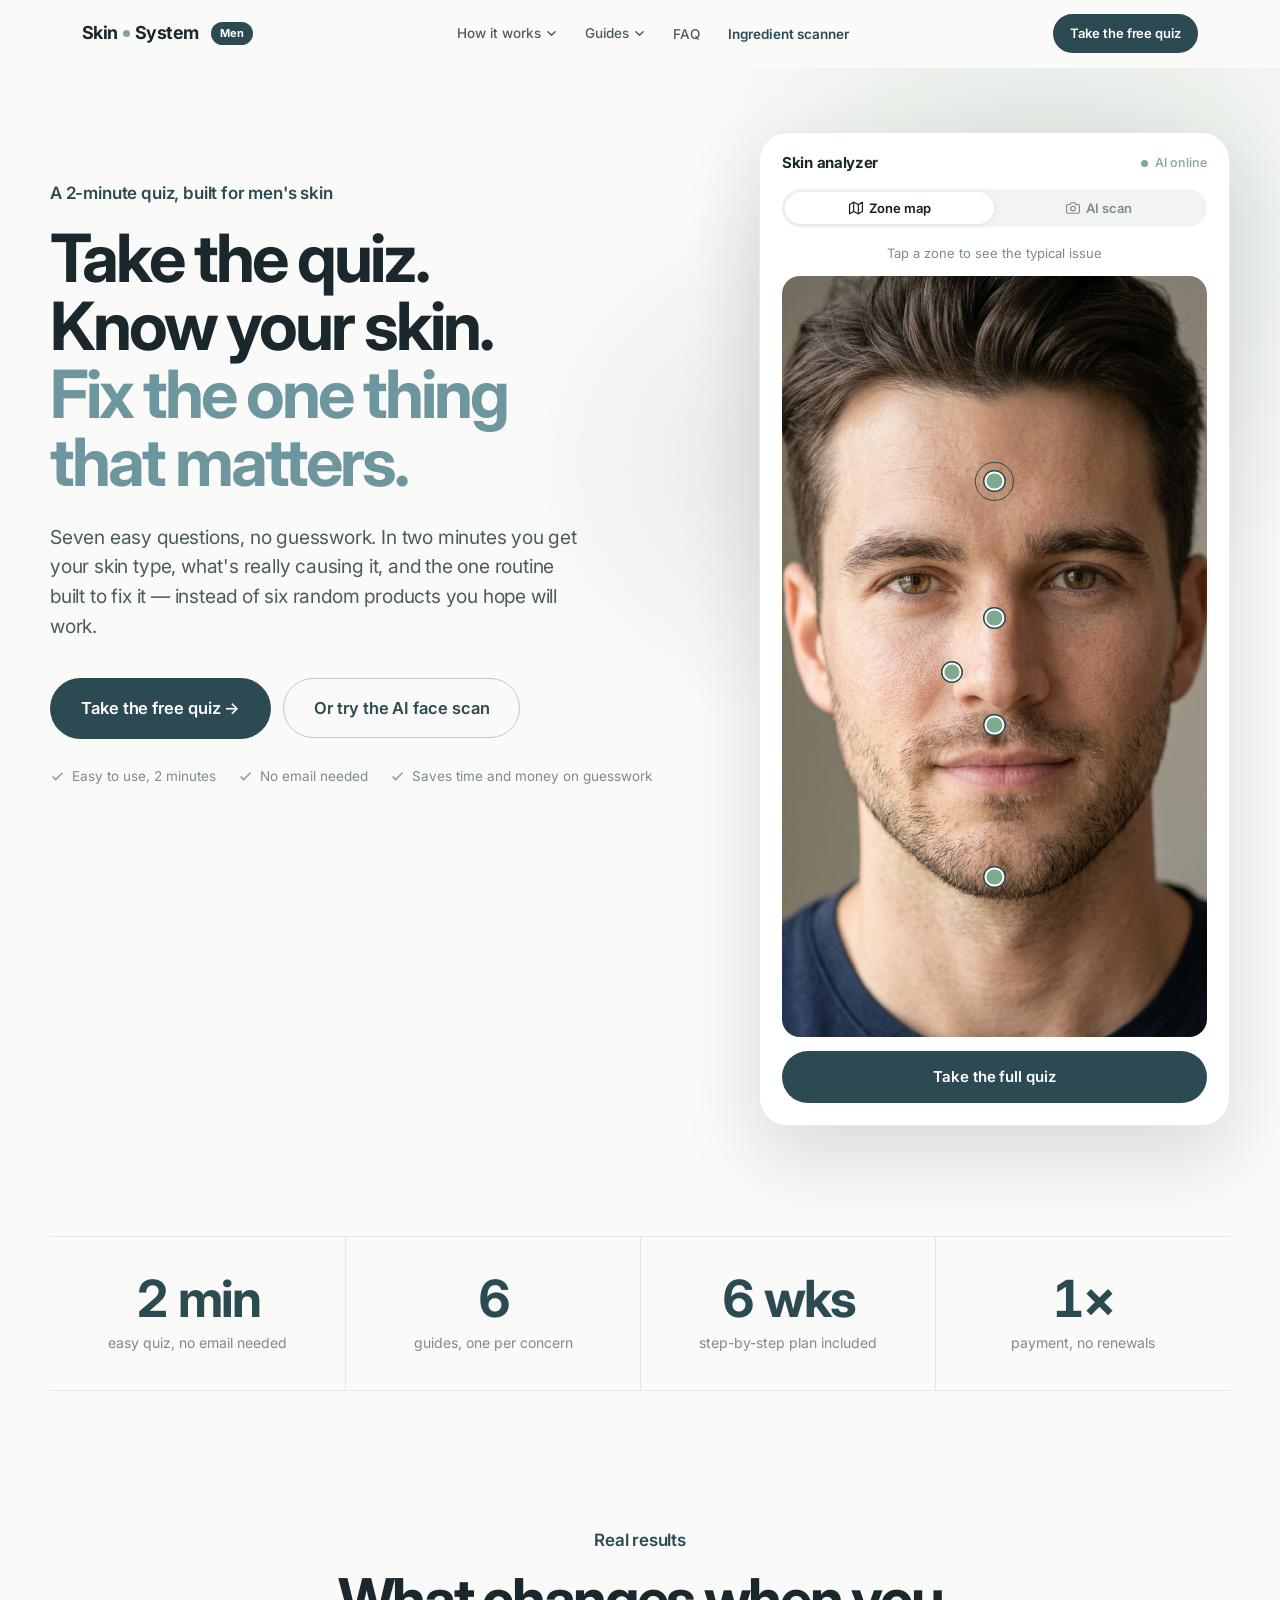
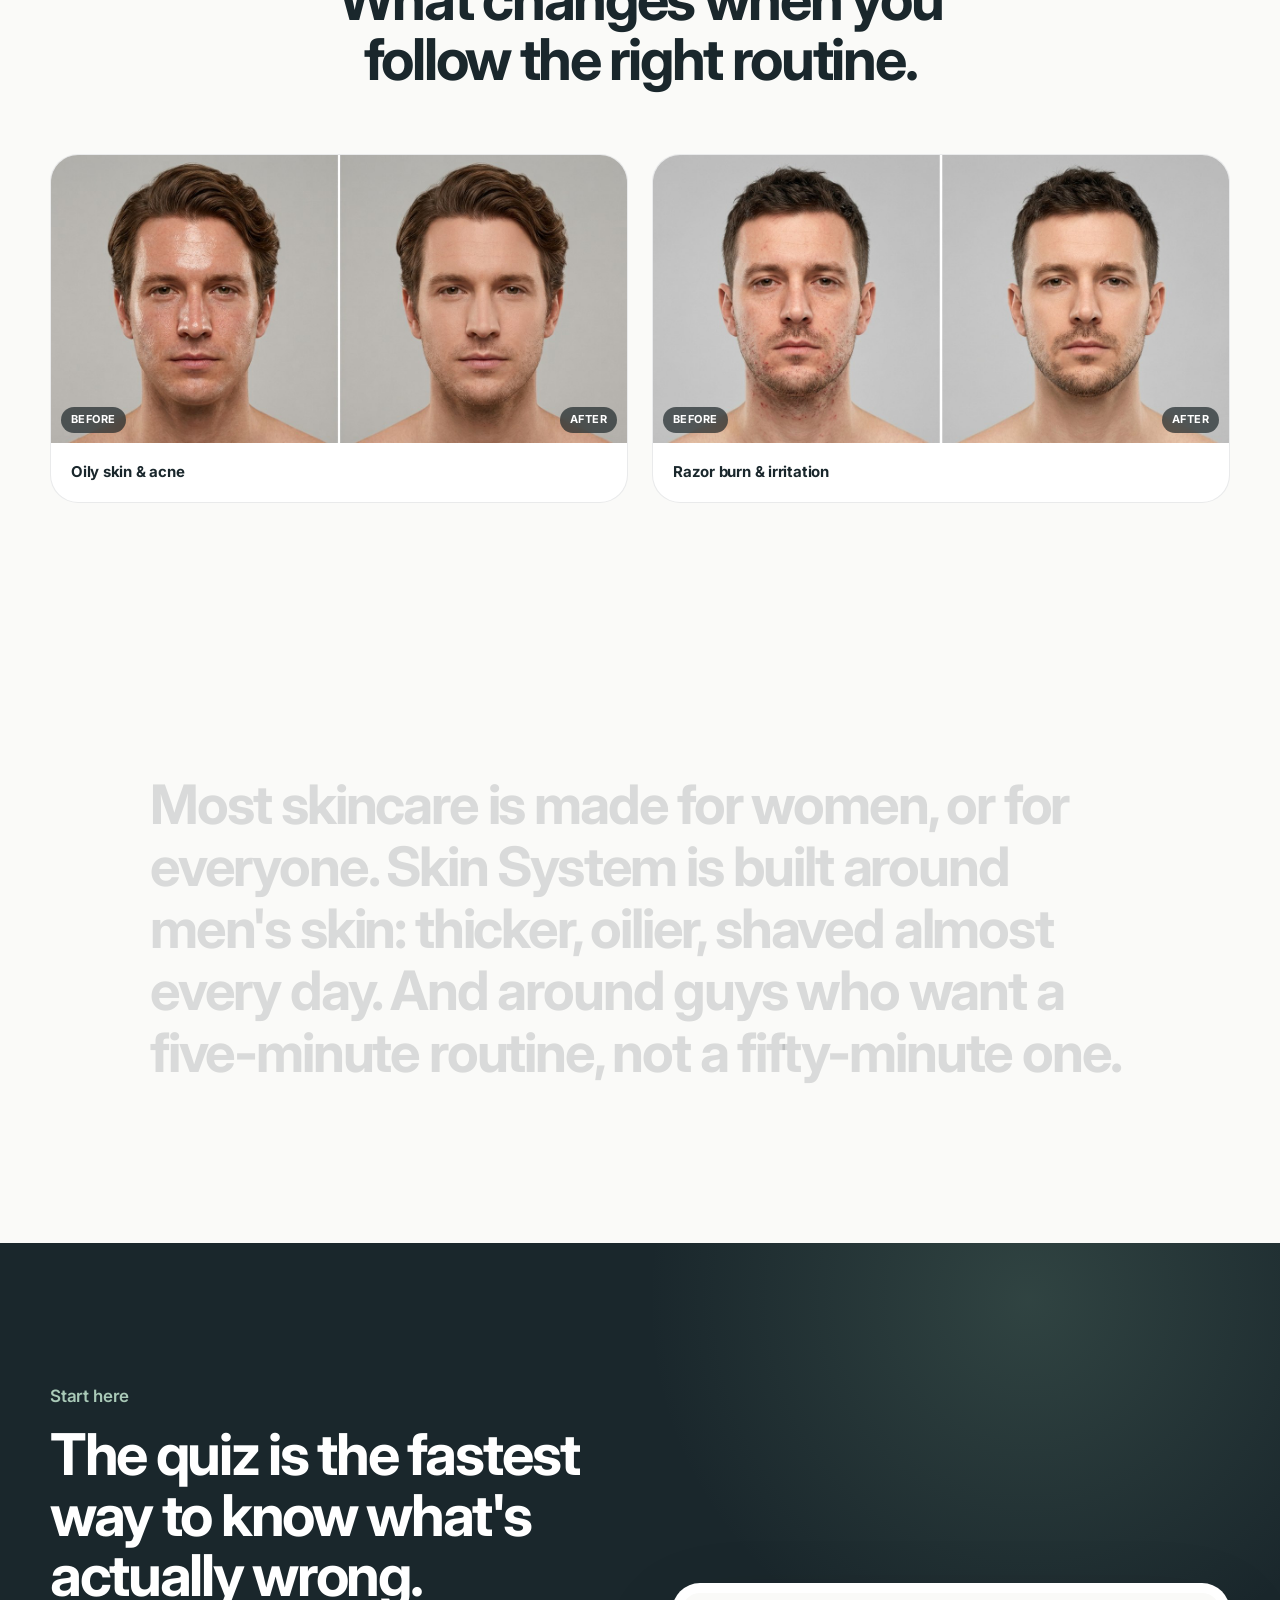
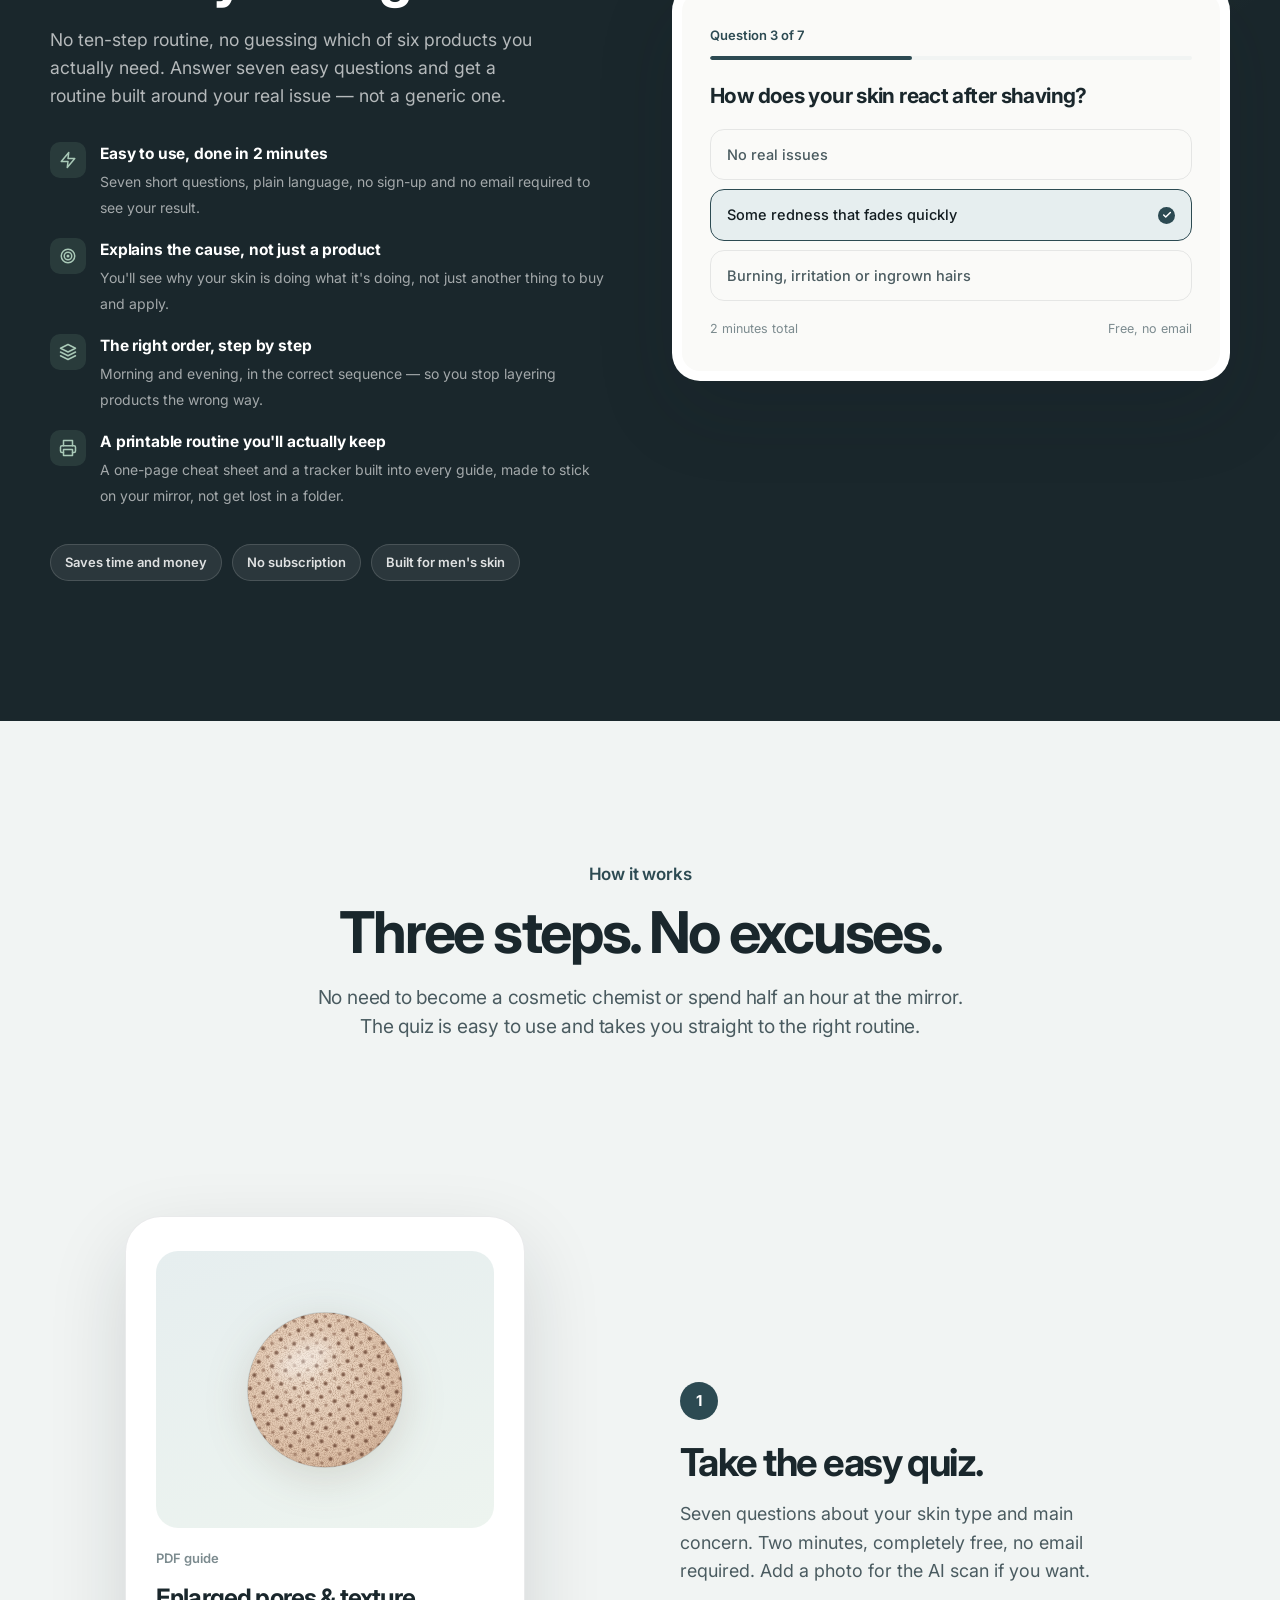
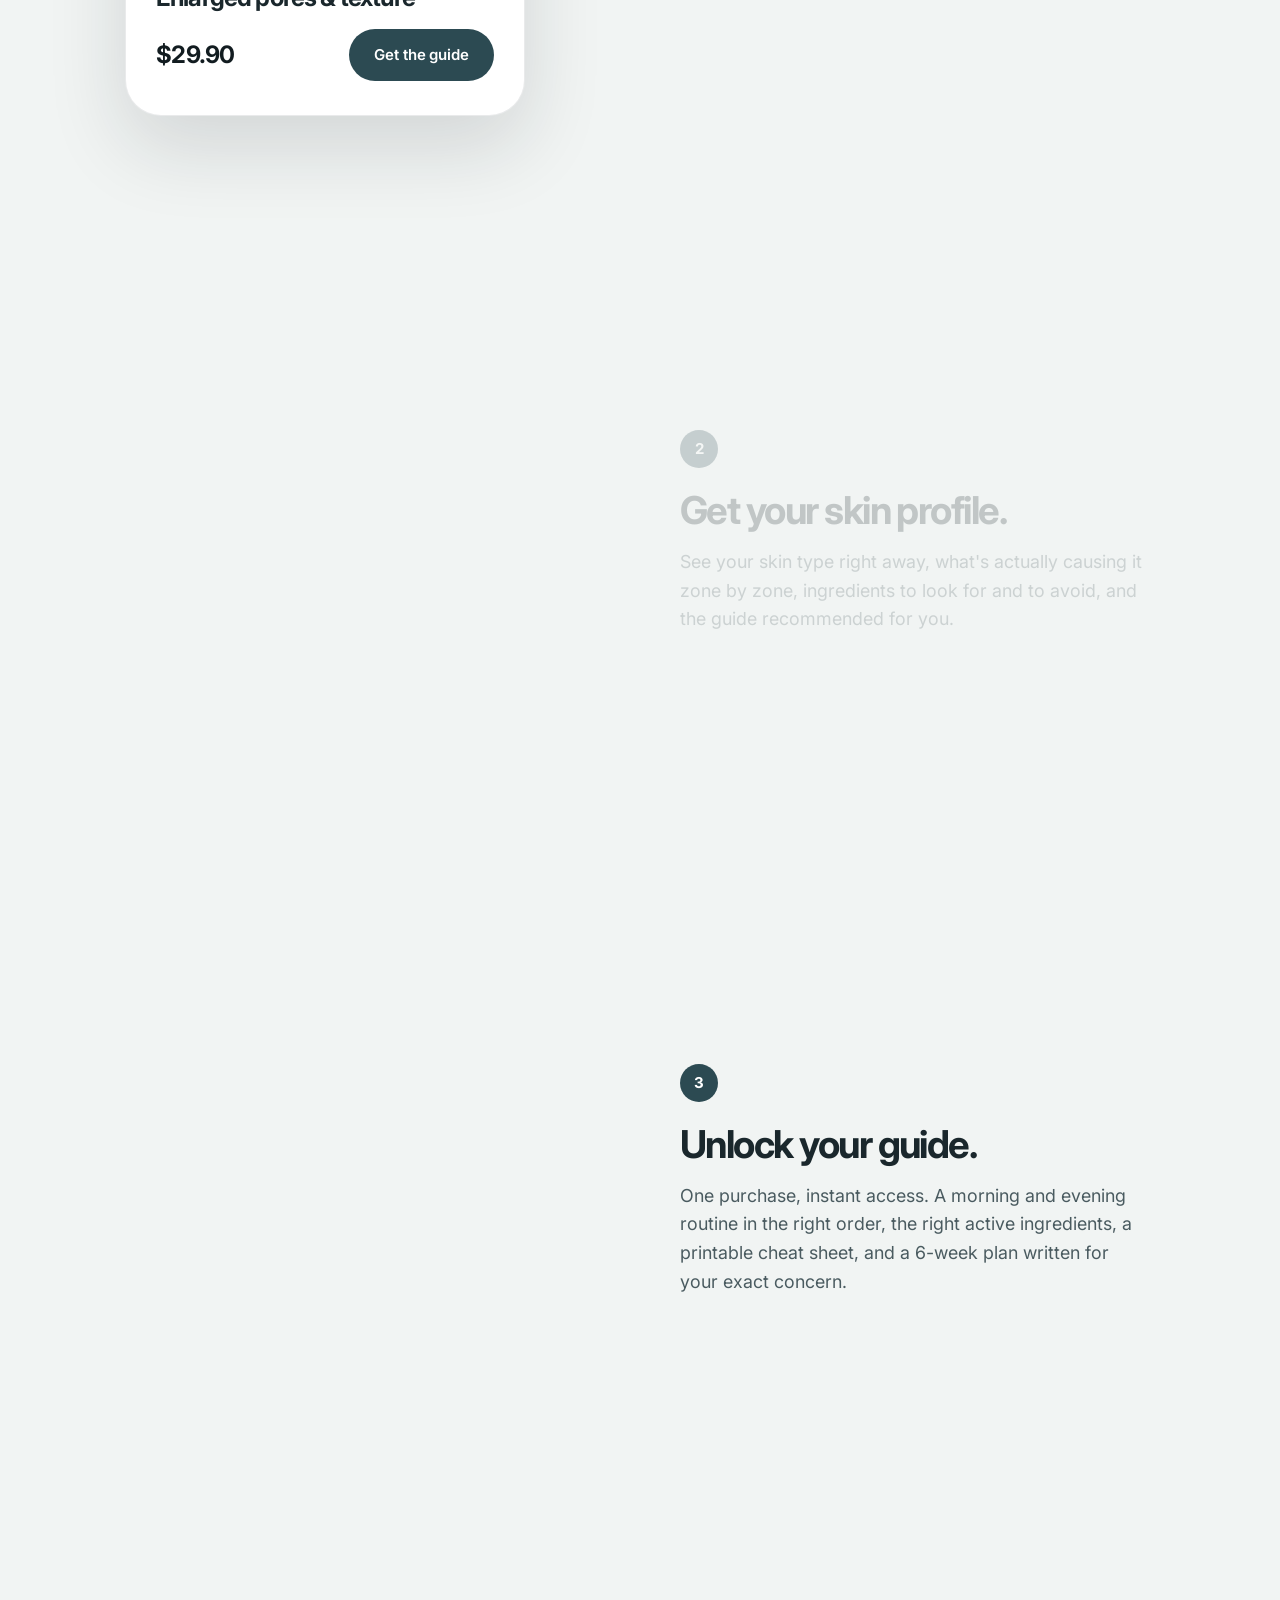
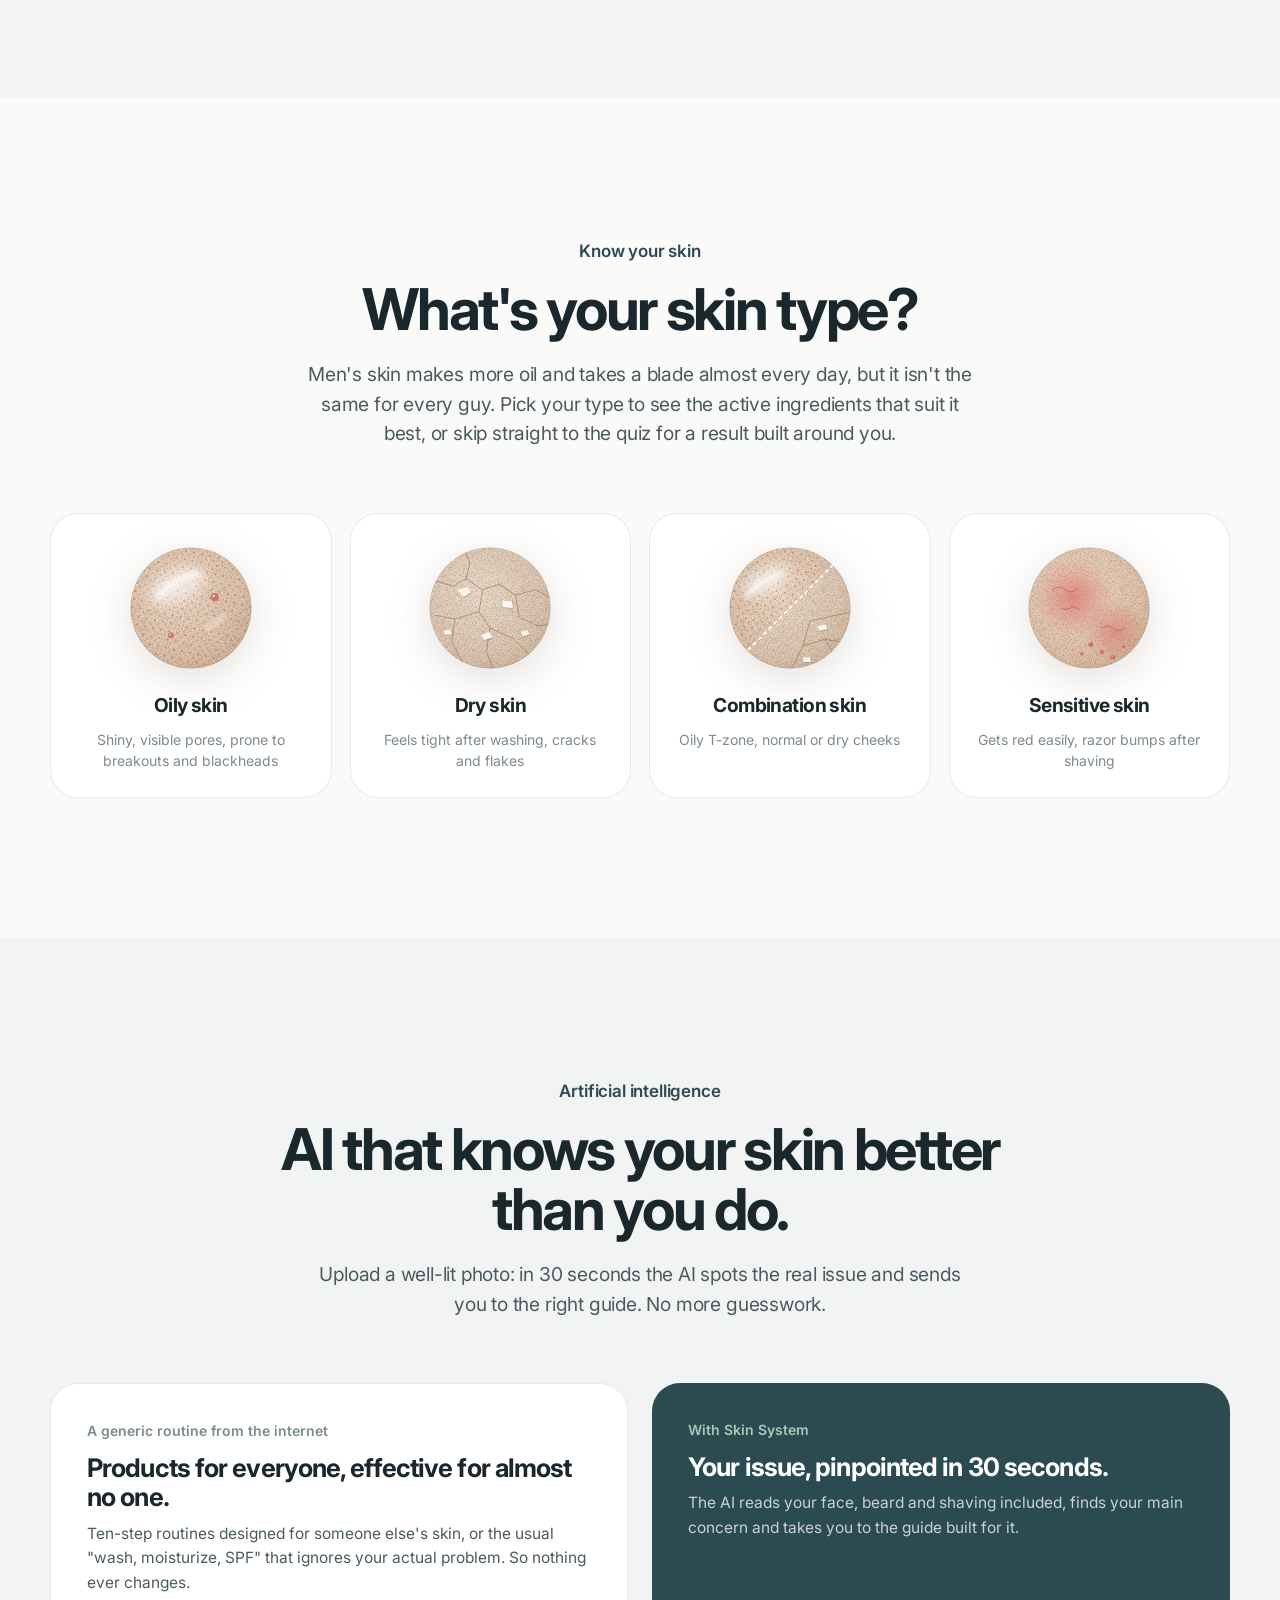
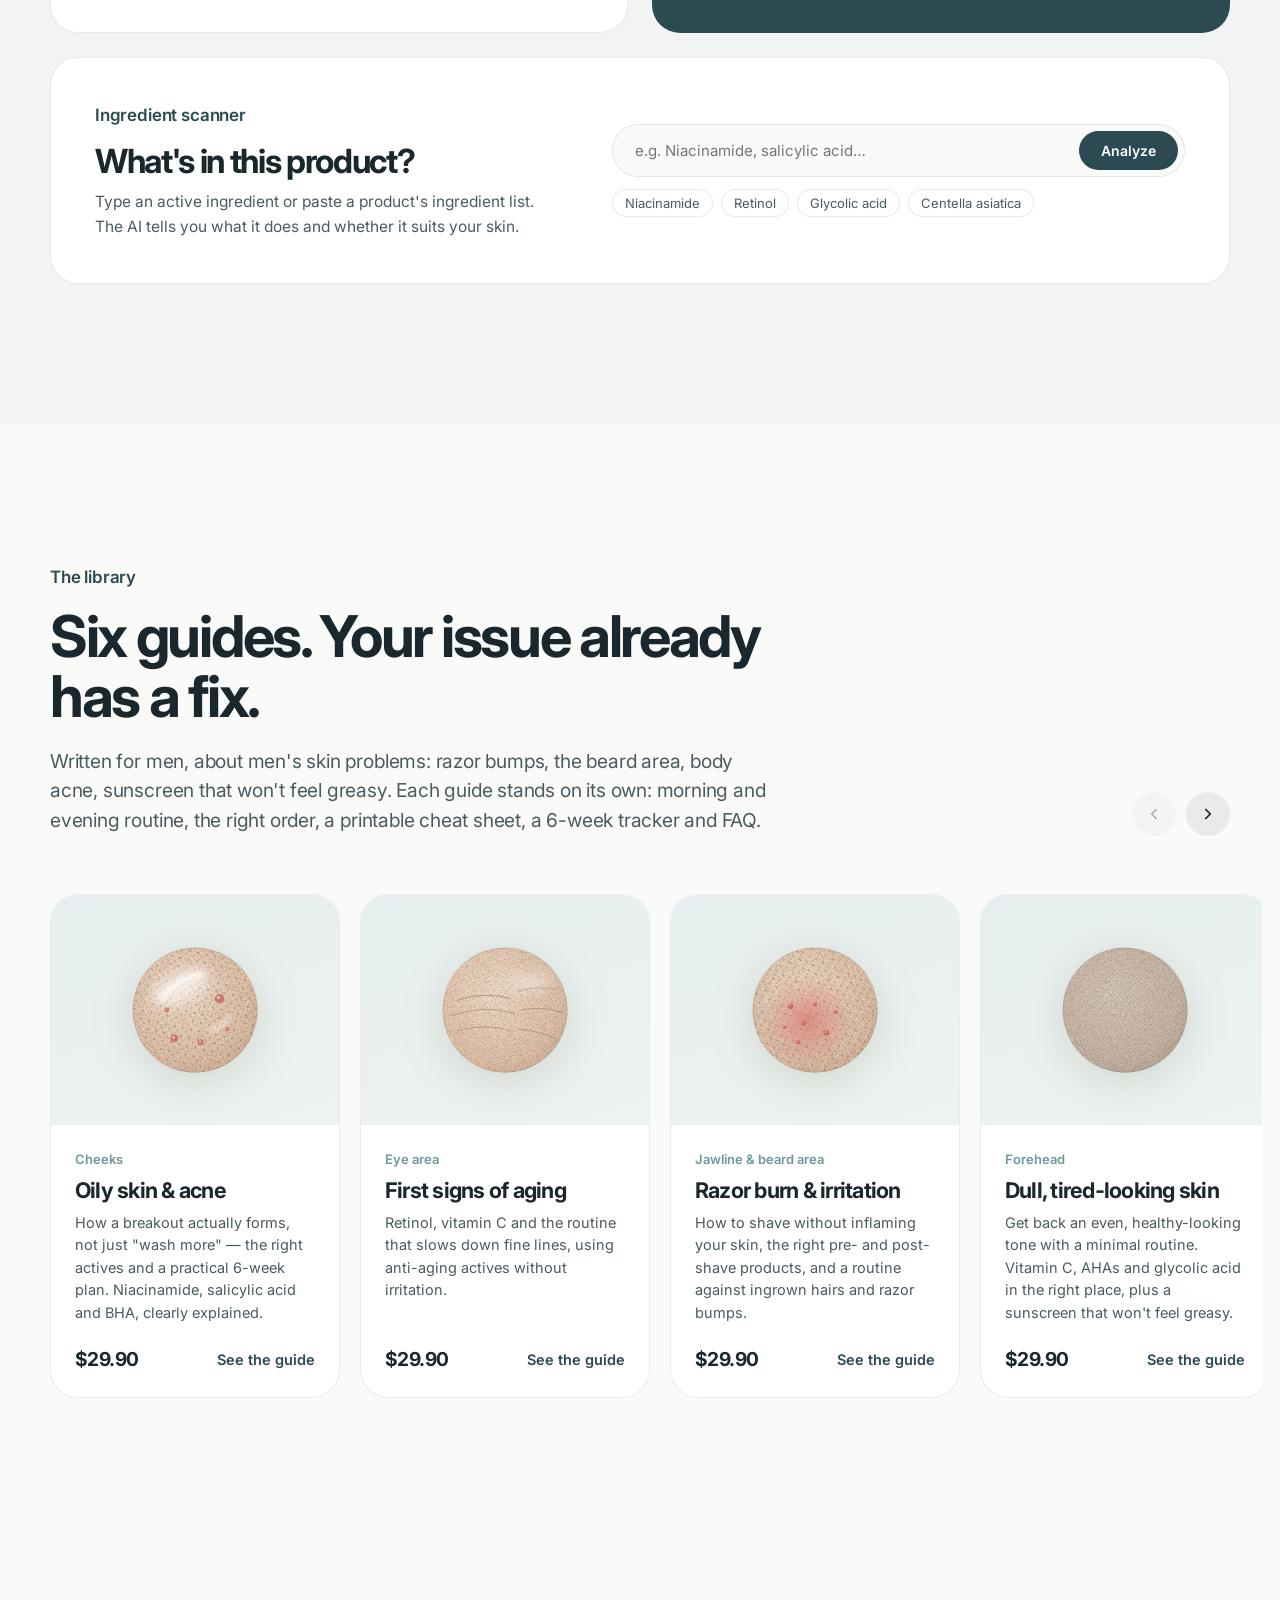
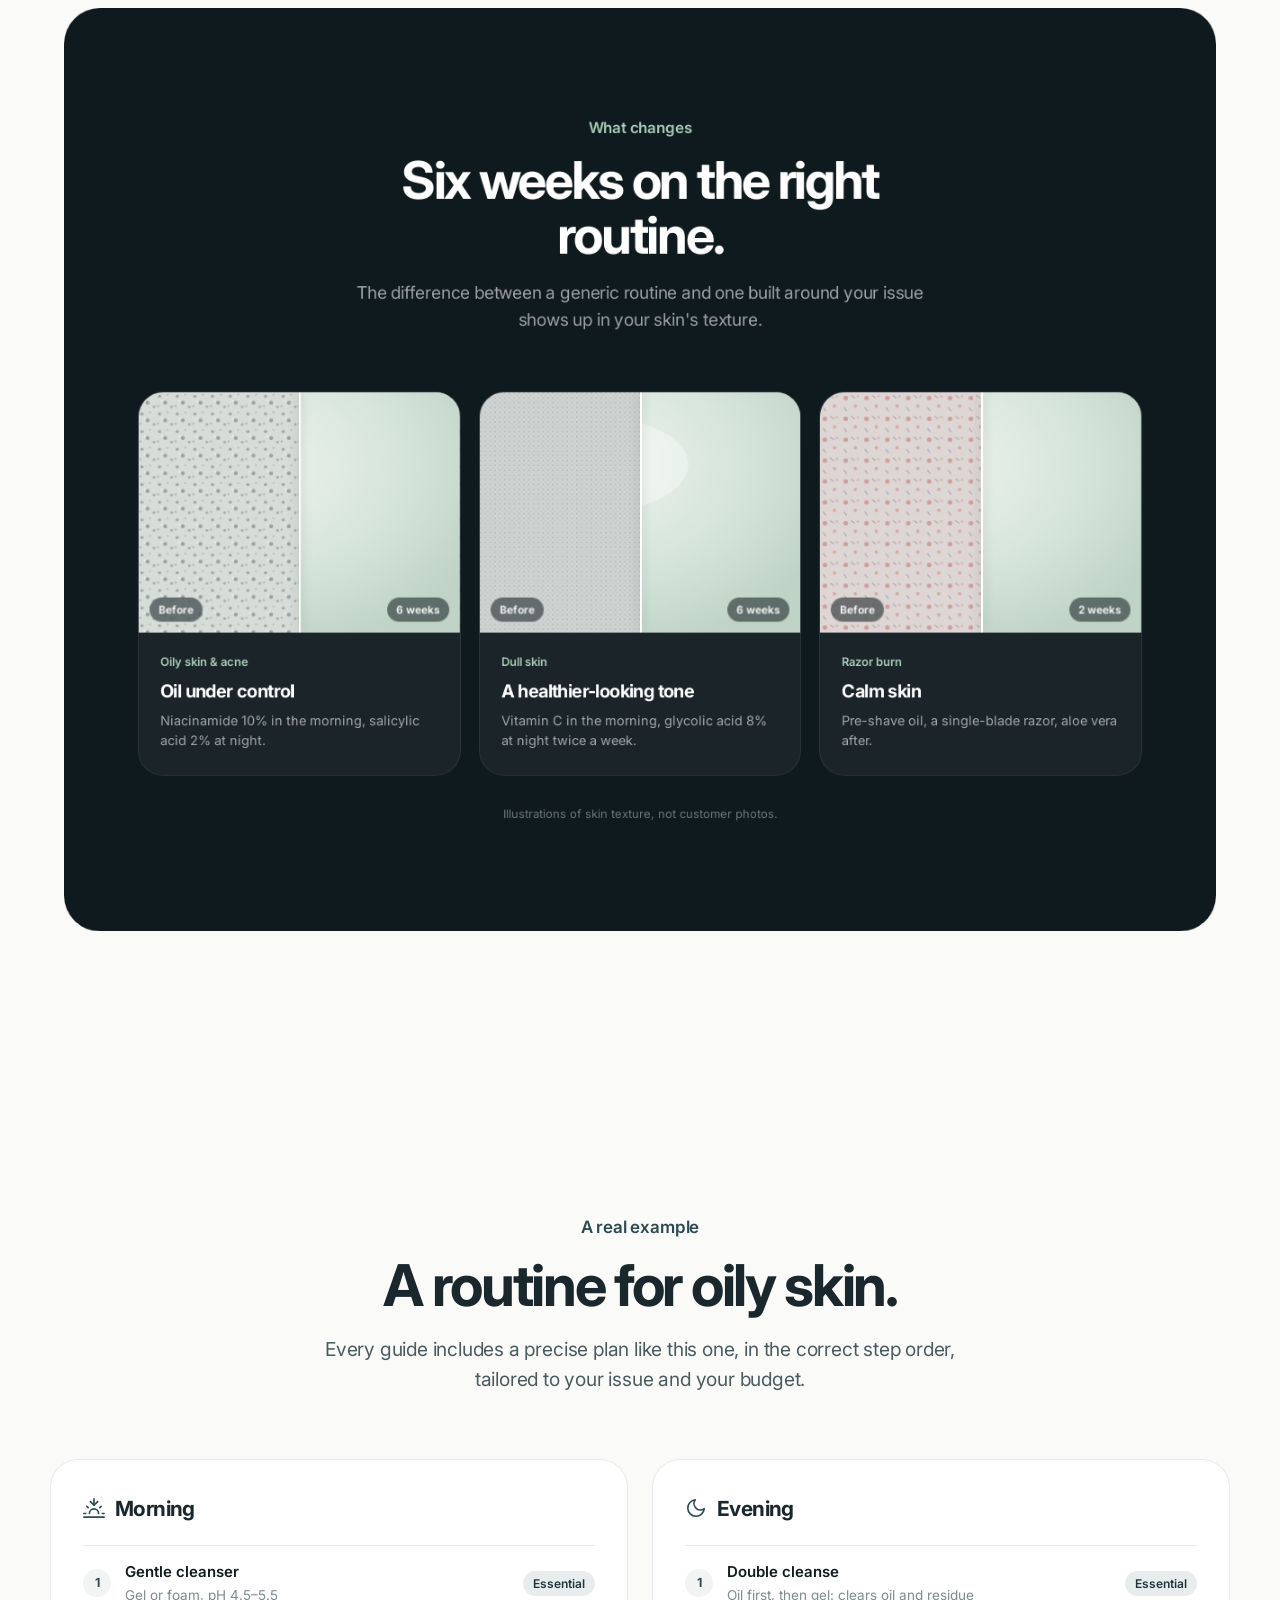
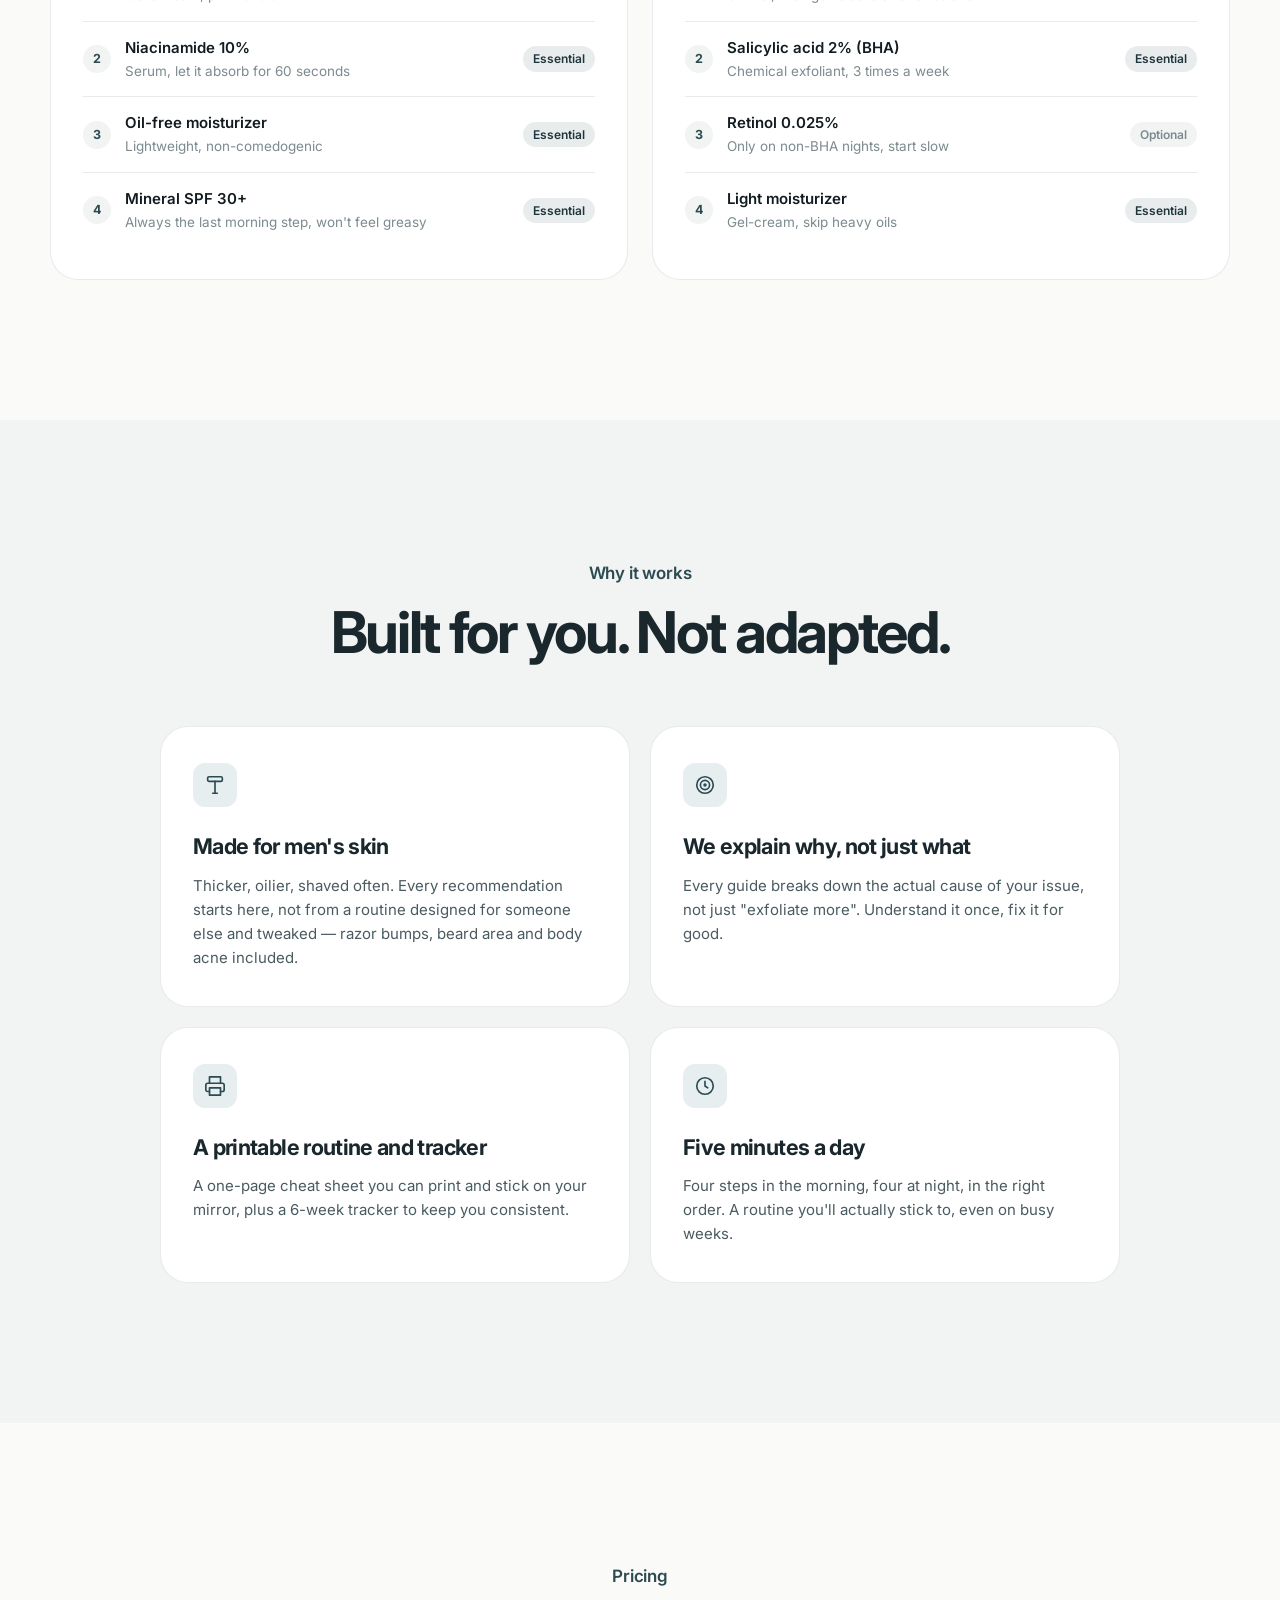
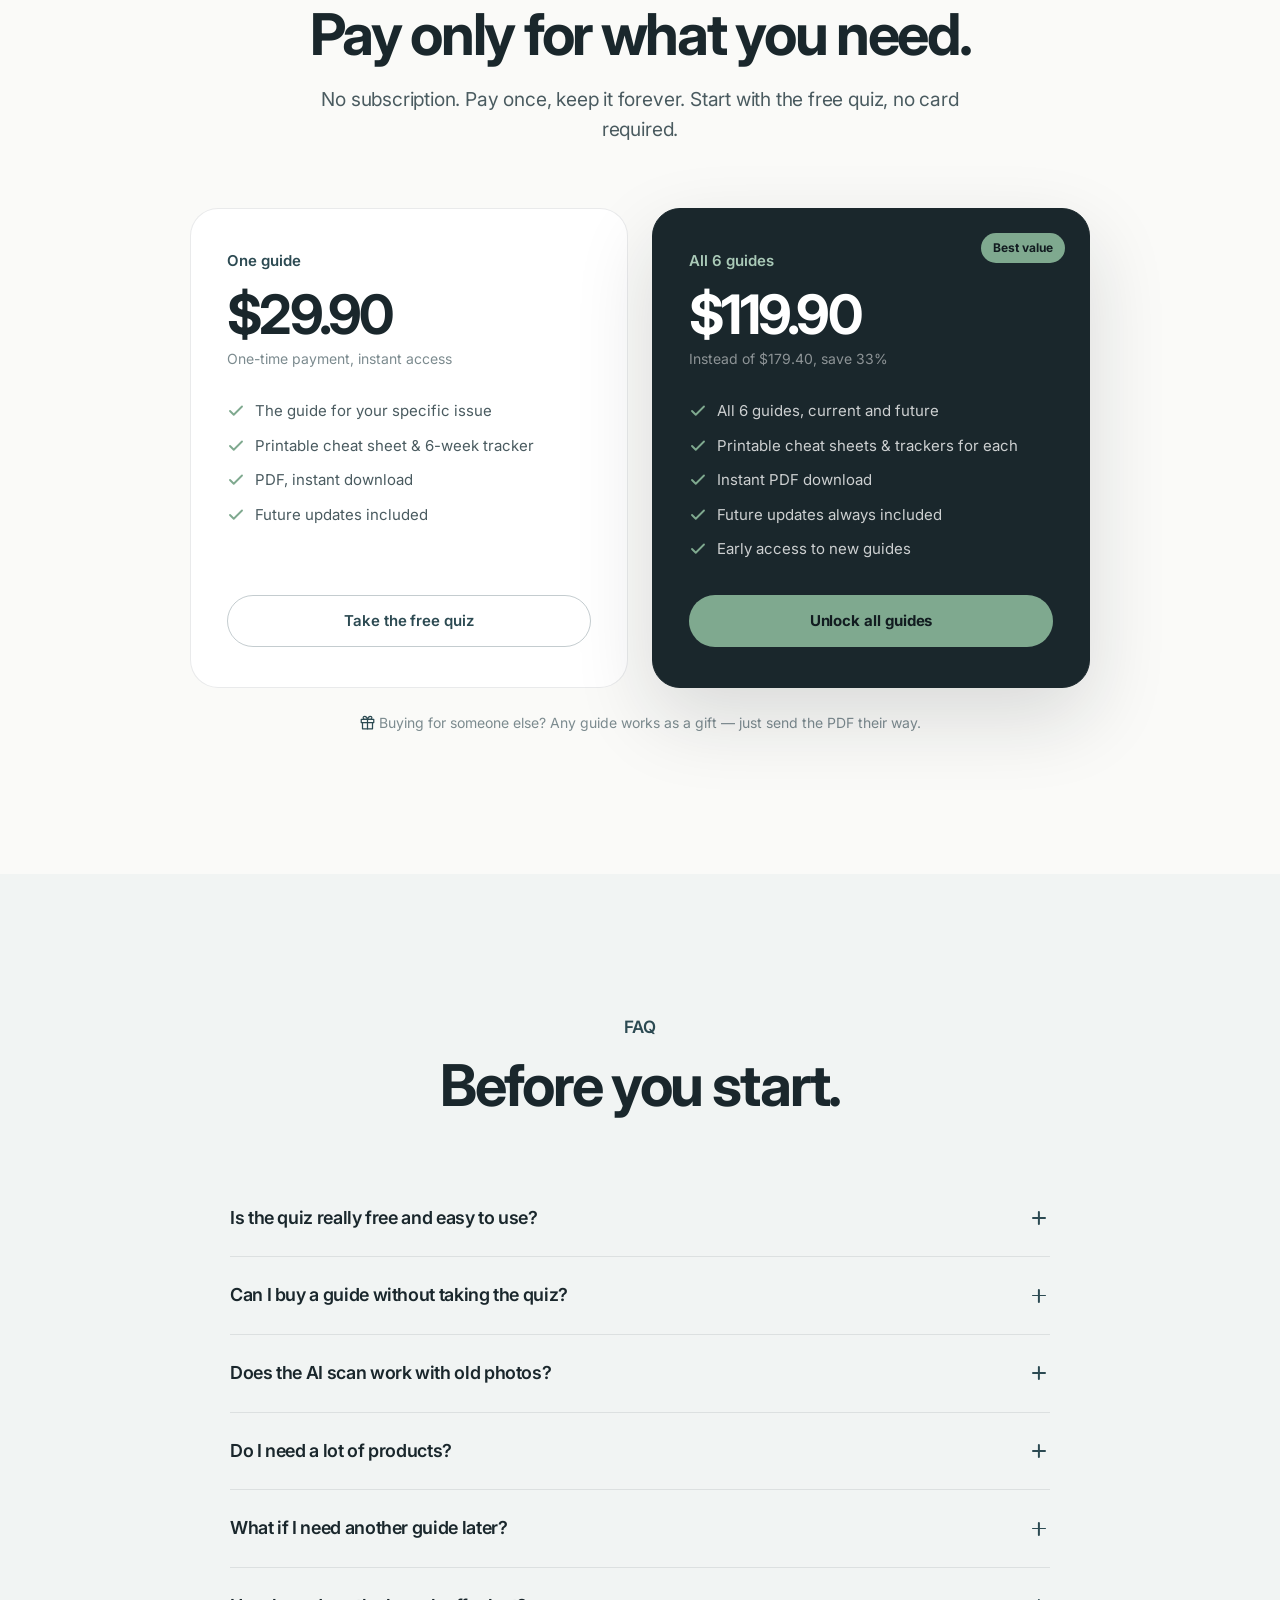
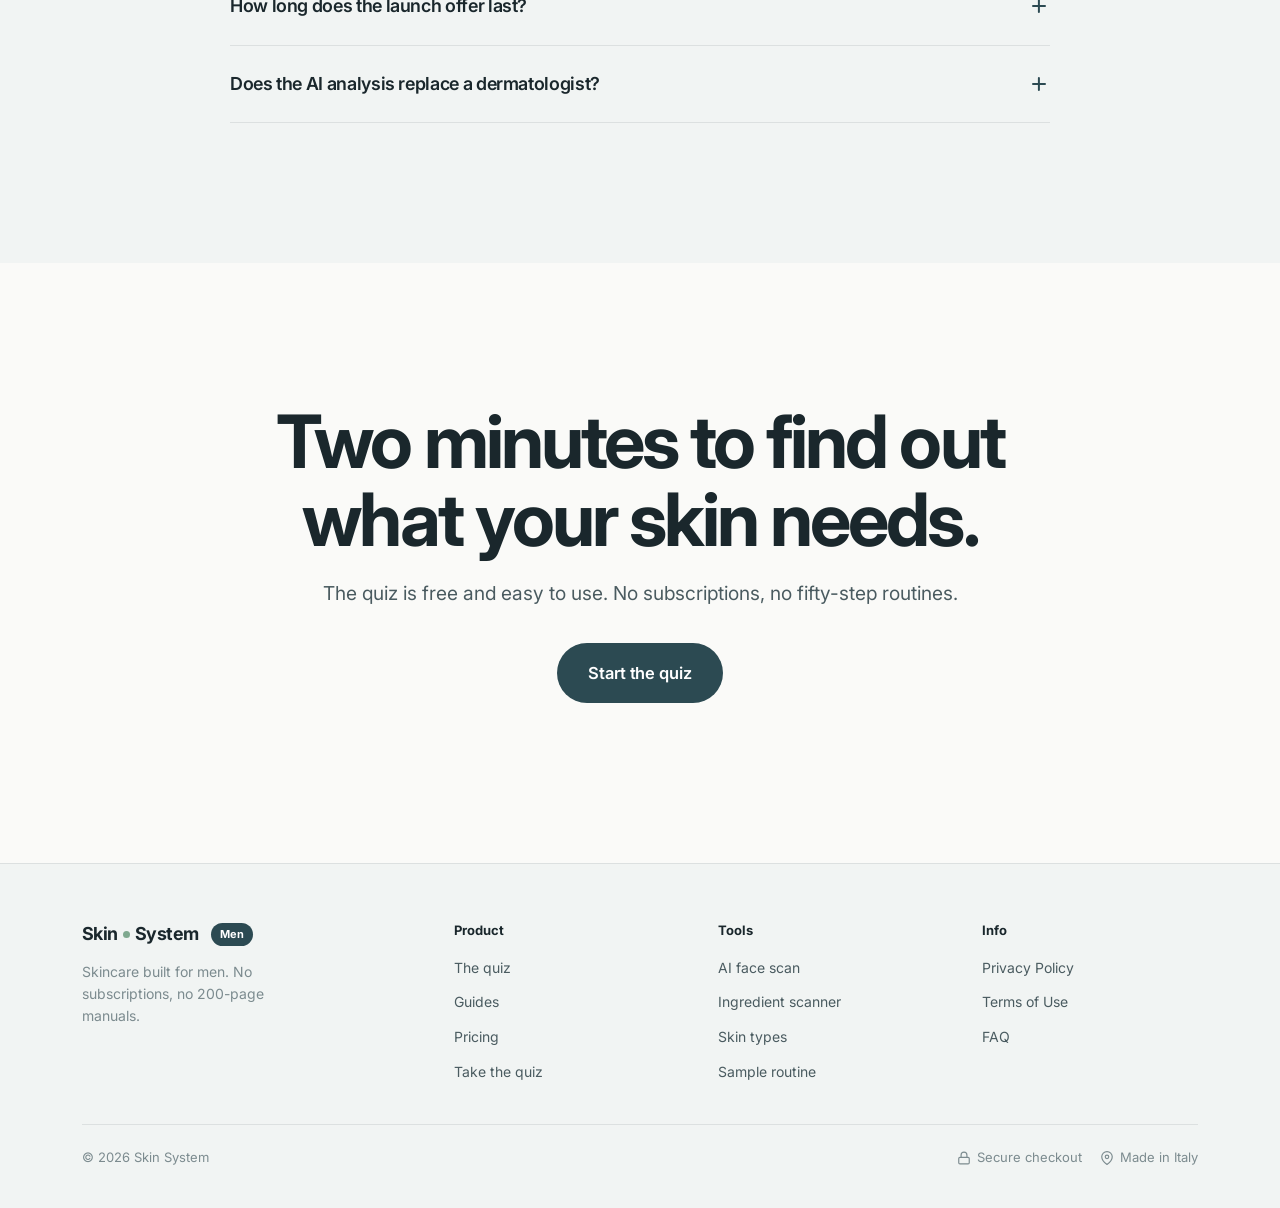
==== commit c066d42b: "Add Meta Pixel tracking, rename Terms page to terms.html" ====
--- a/index.html
+++ b/index.html
@@ -937,6 +937,24 @@
   .ba-label.r { opacity: 1; }
 }
 </style>
+<!-- Meta Pixel Code -->
+<script>
+!function(f,b,e,v,n,t,s)
+{if(f.fbq)return;n=f.fbq=function(){n.callMethod?
+n.callMethod.apply(n,arguments):n.queue.push(arguments)};
+if(!f._fbq)f._fbq=n;n.push=n;n.loaded=!0;n.version='2.0';
+n.queue=[];t=b.createElement(e);t.async=!0;
+t.src=v;s=b.getElementsByTagName(e)[0];
+s.parentNode.insertBefore(t,s)}(window, document,'script',
+'https://connect.facebook.net/en_US/fbevents.js');
+fbq('init', '1086249570848477');
+fbq('track', 'PageView');
+</script>
+<noscript><img height="1" width="1" style="display:none"
+src="https://www.facebook.com/tr?id=1086249570848477&ev=PageView&noscript=1"
+/></noscript>
+<!-- End Meta Pixel Code -->
+<script src="meta-pixel.js" defer></script>
 </head>
 <body>
 <div class="scroll-progress" id="scrollProgress"></div>
@@ -1757,7 +1775,7 @@
         <div class="footer-col-title">Info</div>
         <ul class="footer-links-list">
           <li><a href="privacy.html">Privacy Policy</a></li>
-          <li><a href="termini.html">Terms of Use</a></li>
+          <li><a href="terms.html">Terms of Use</a></li>
           <li><a href="#faq">FAQ</a></li>
         </ul>
       </div>
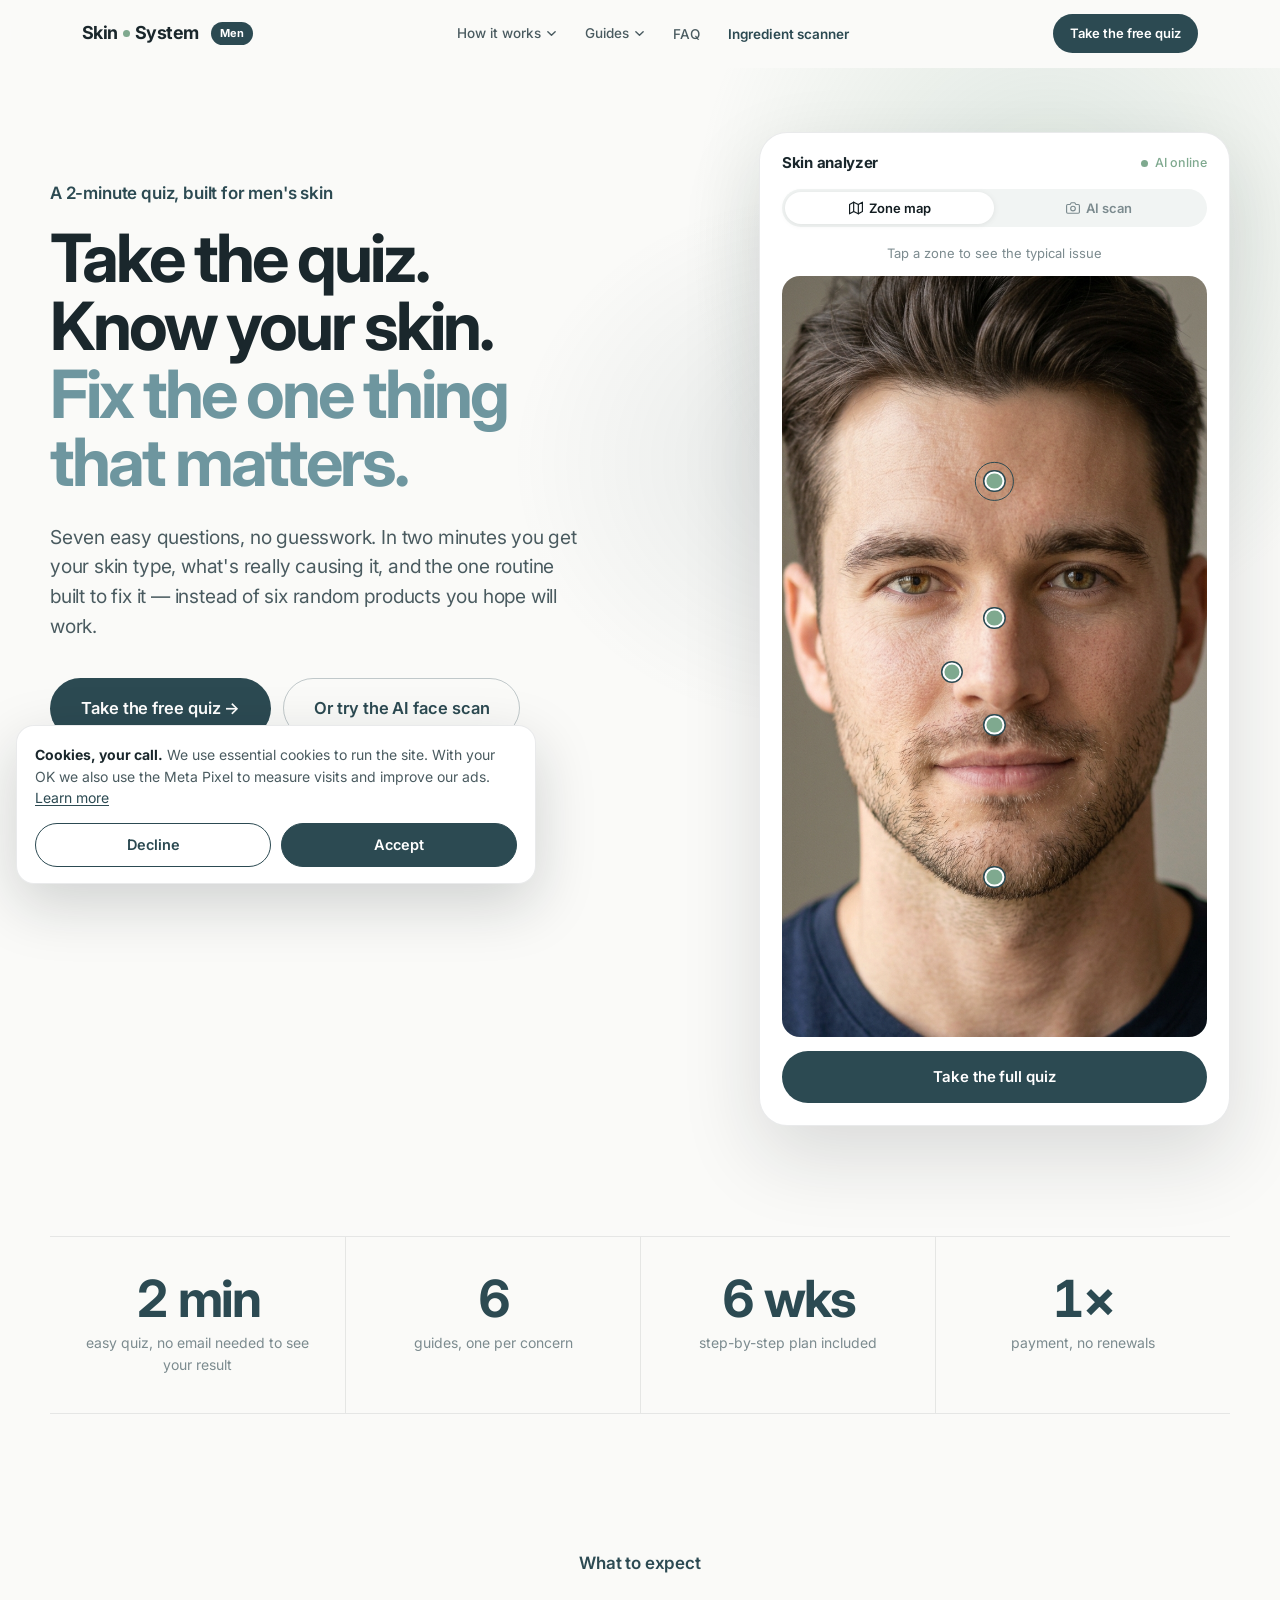
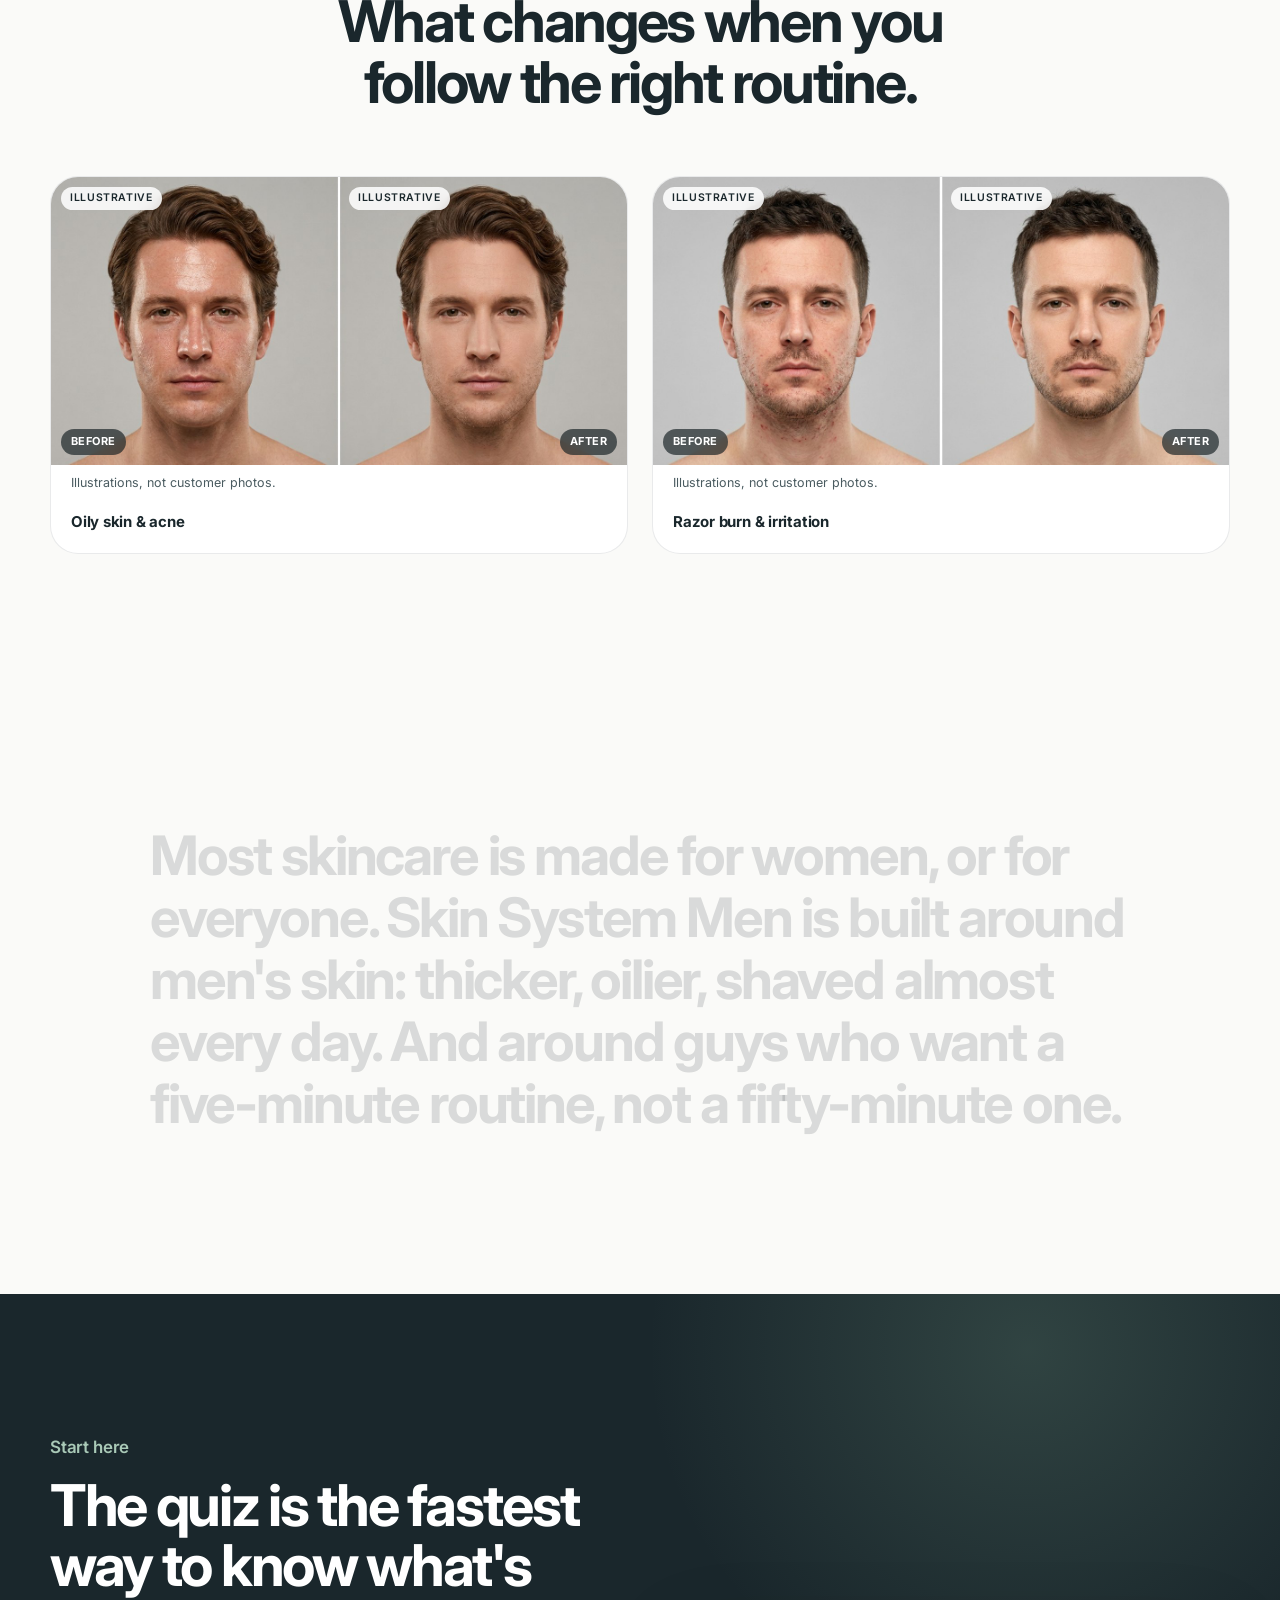
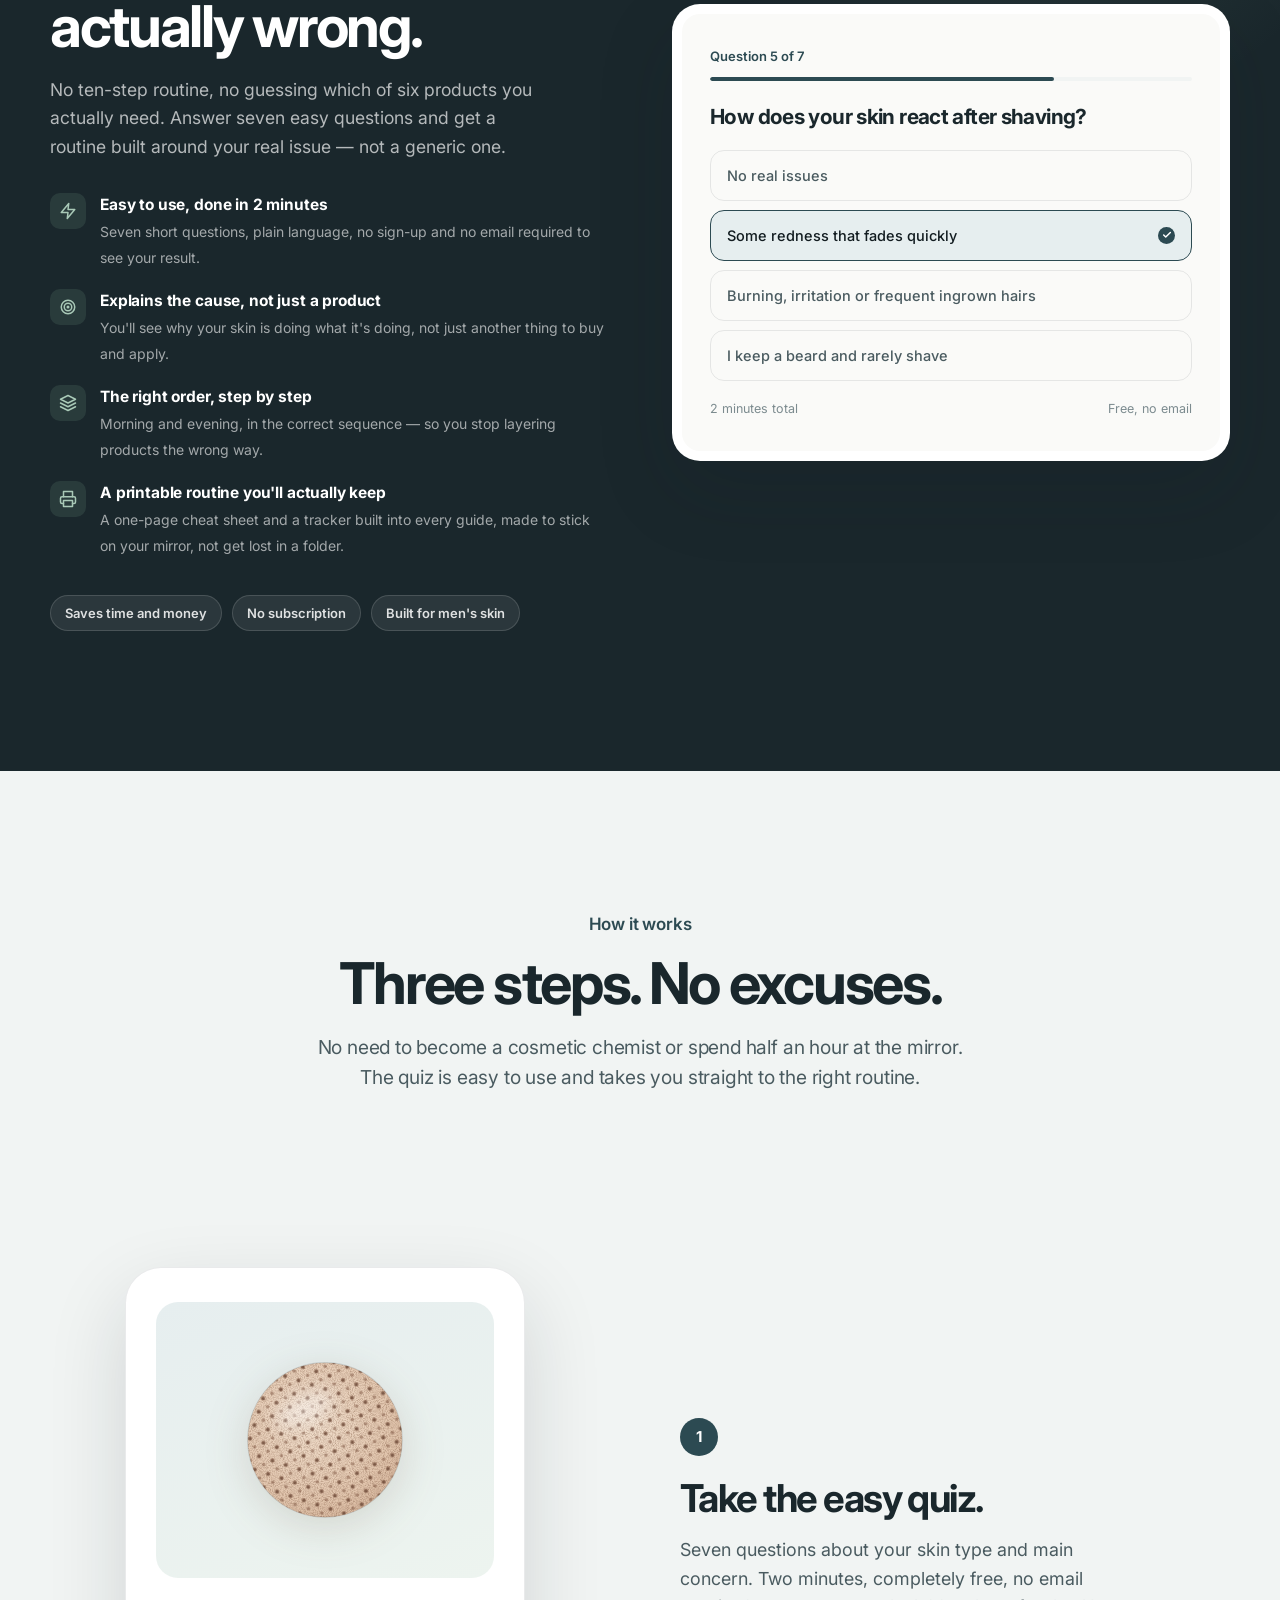
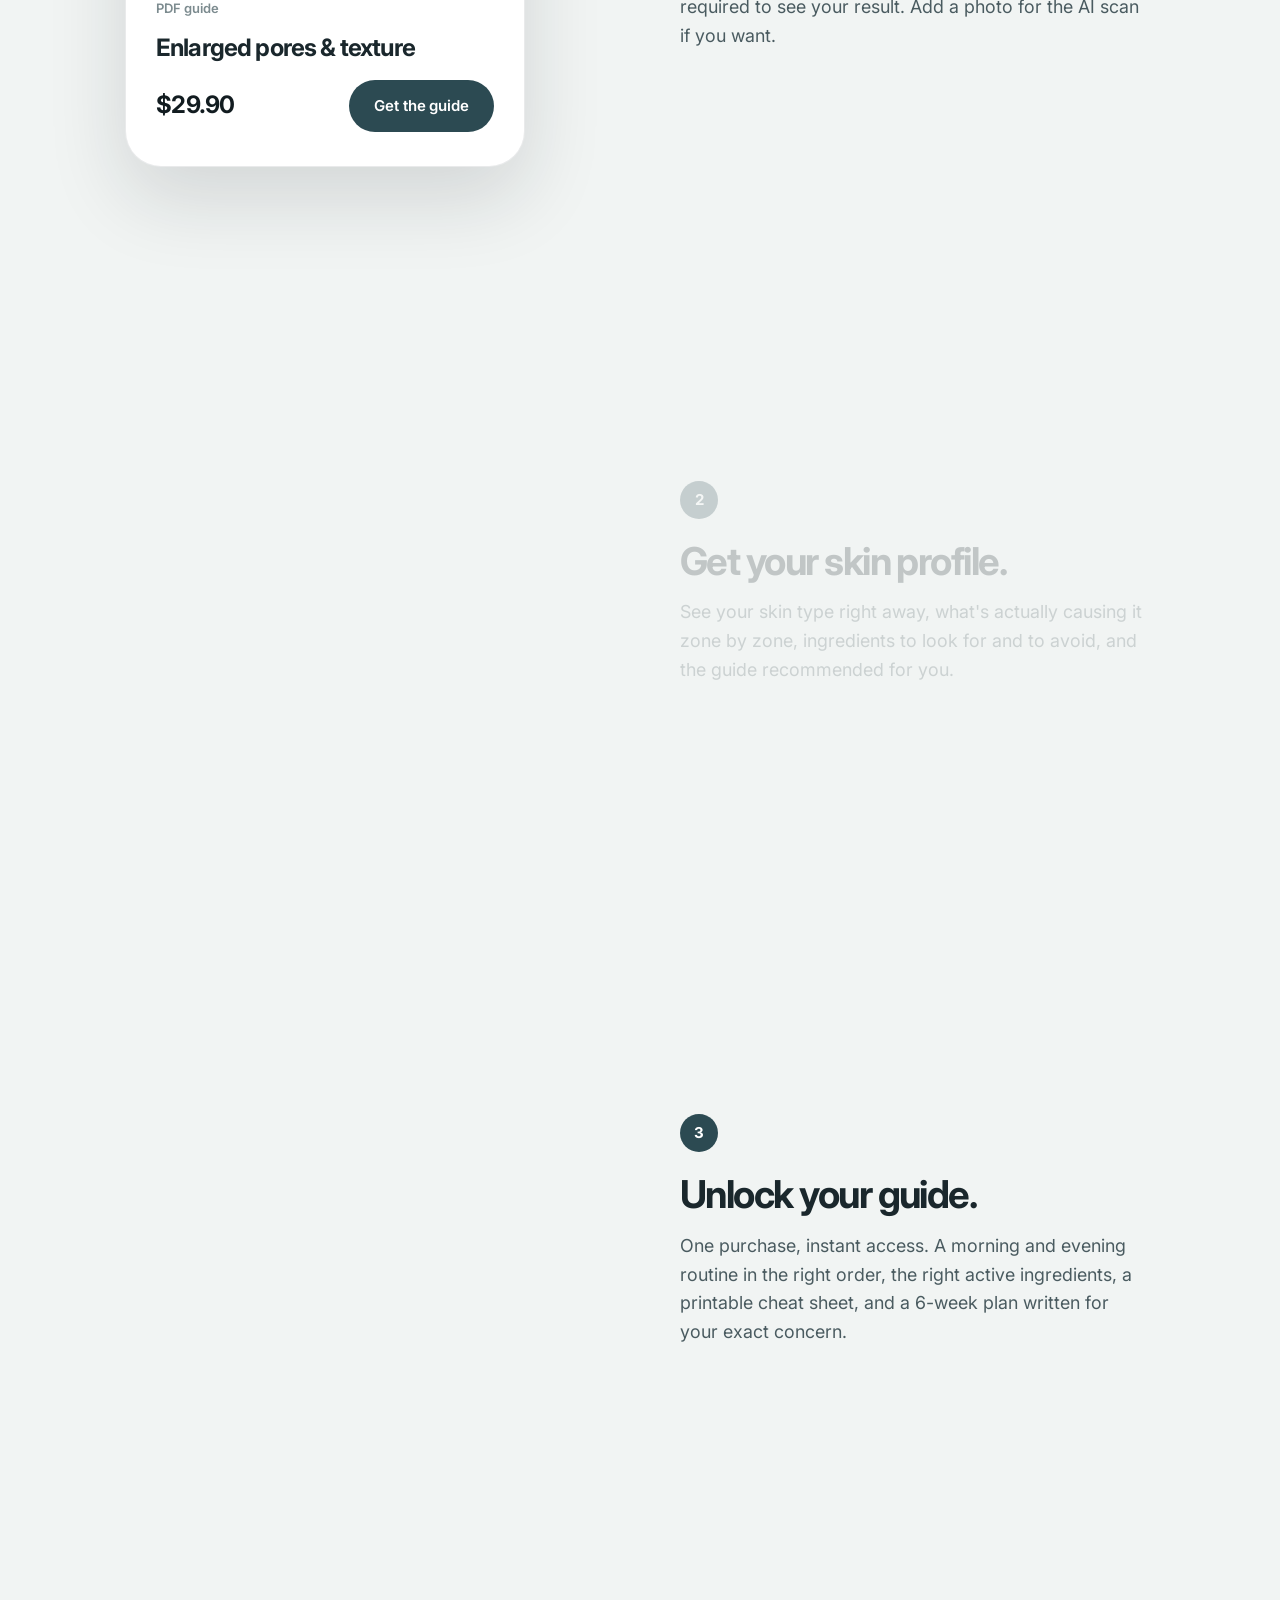
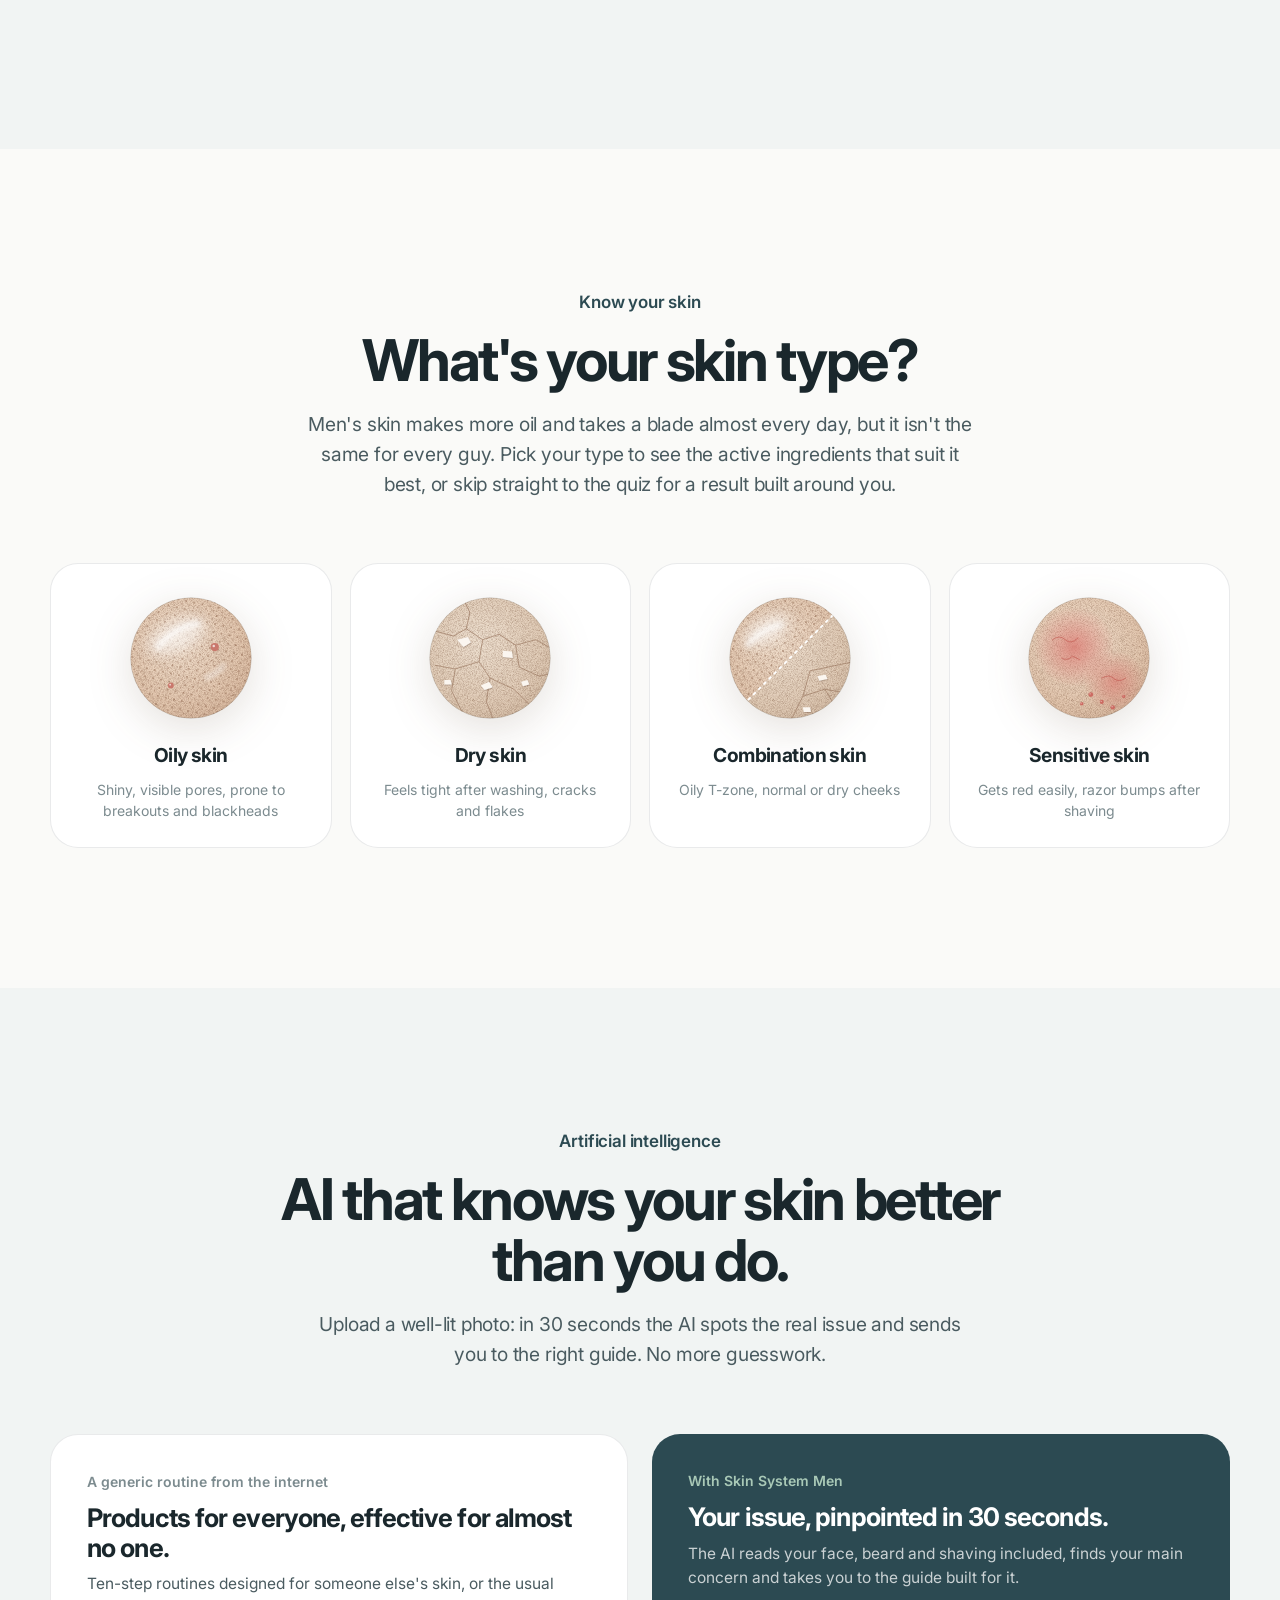
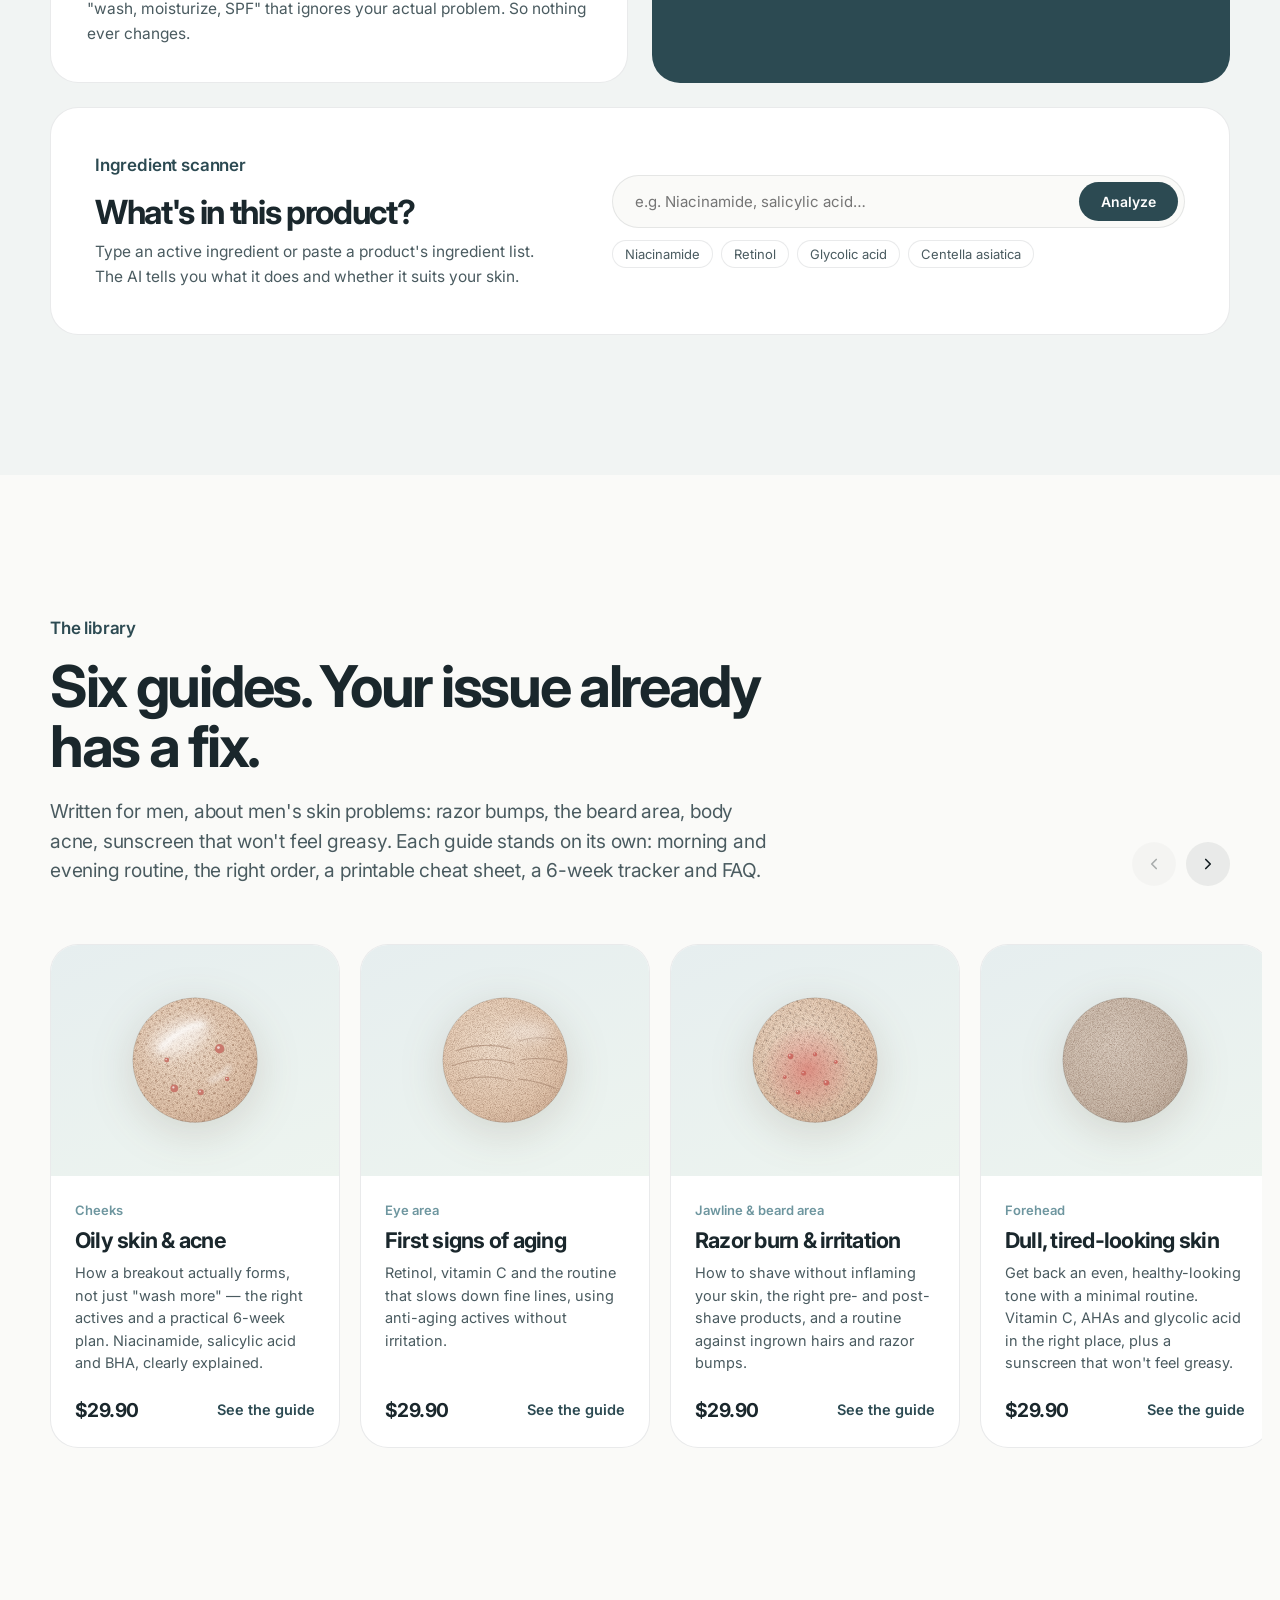
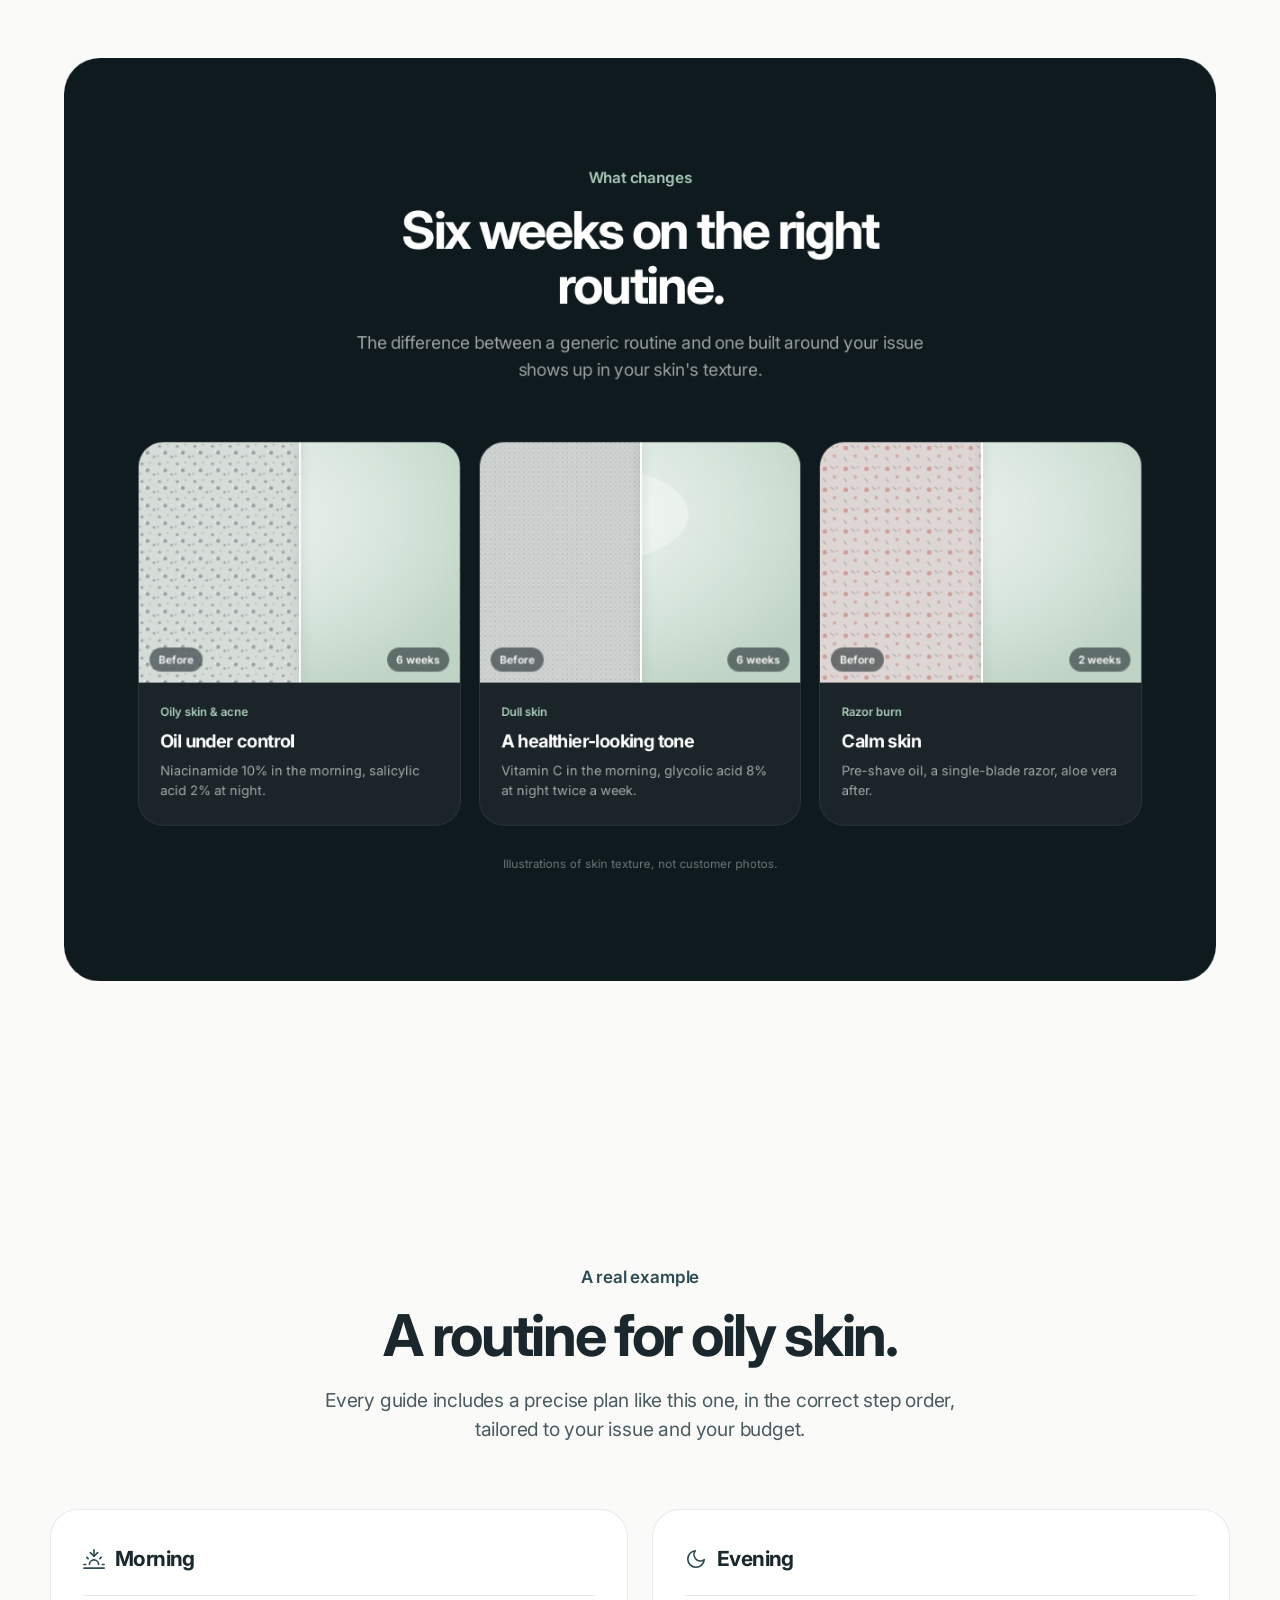
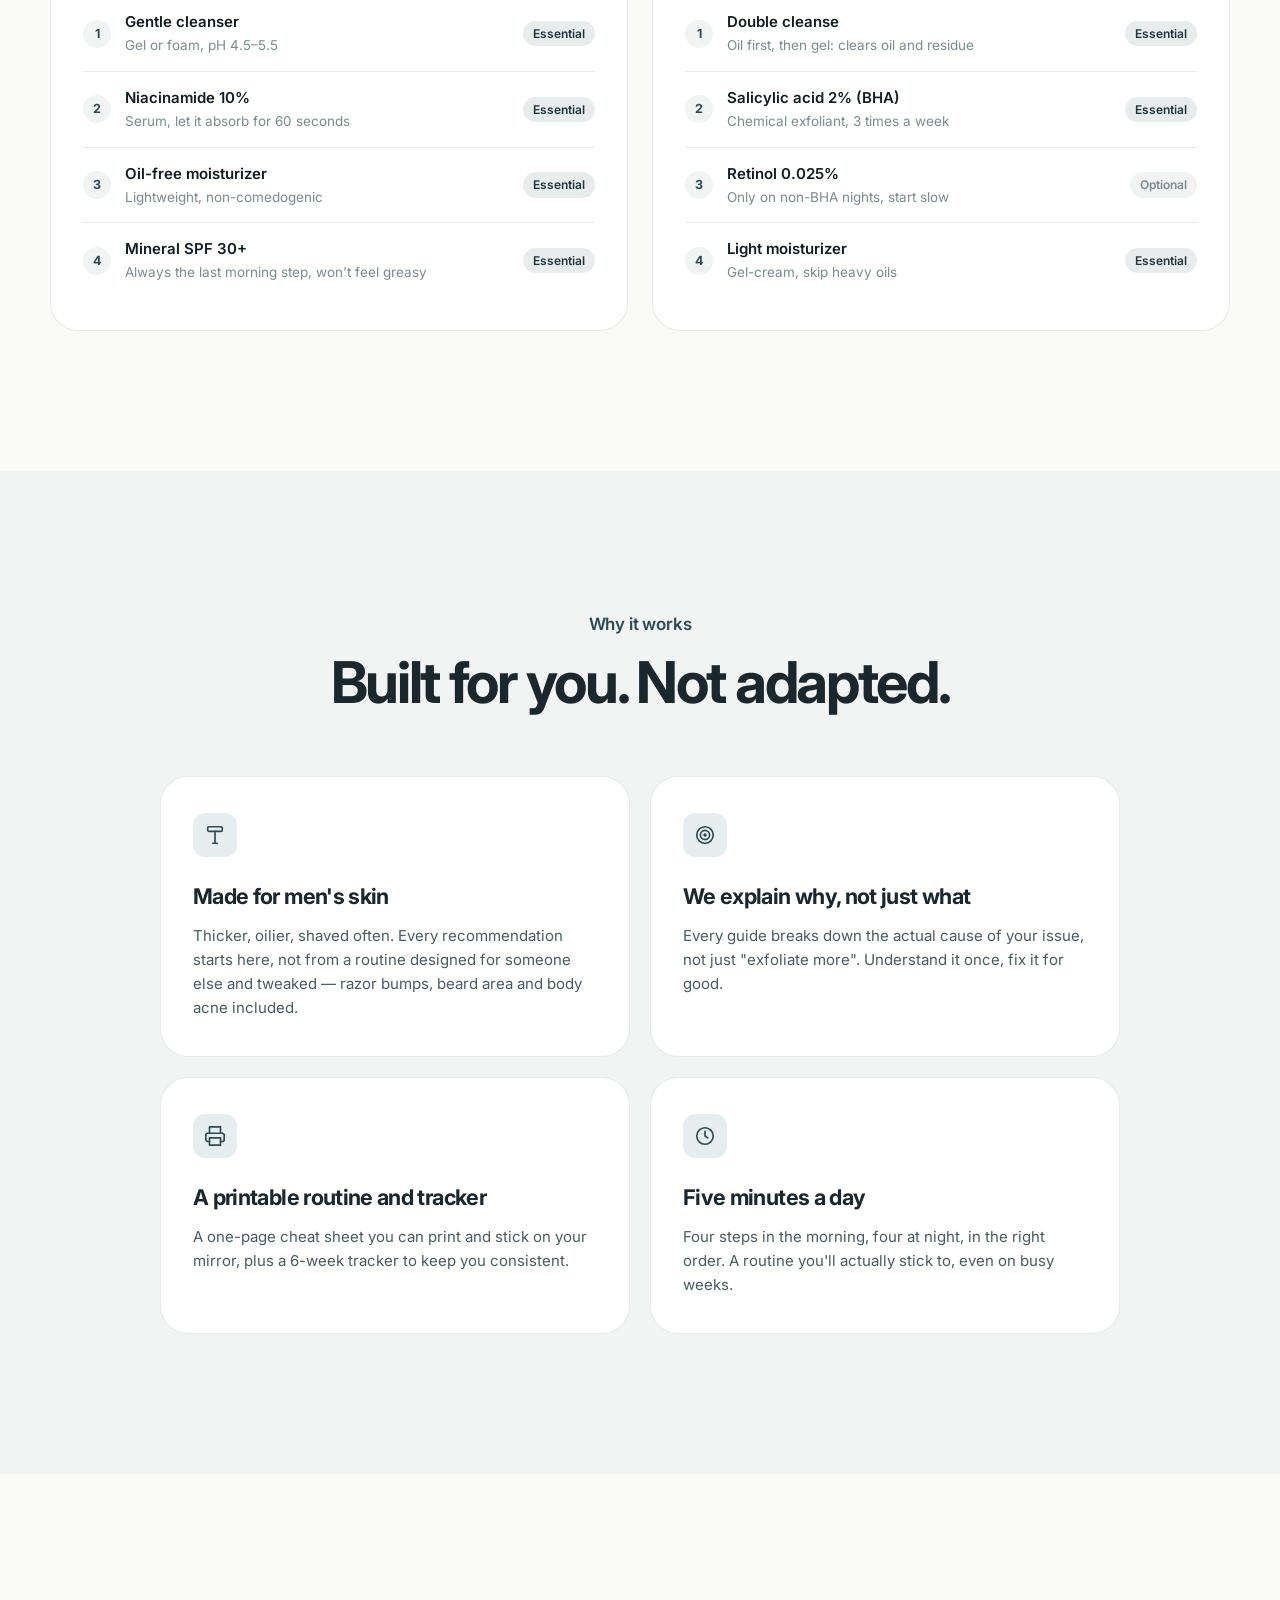
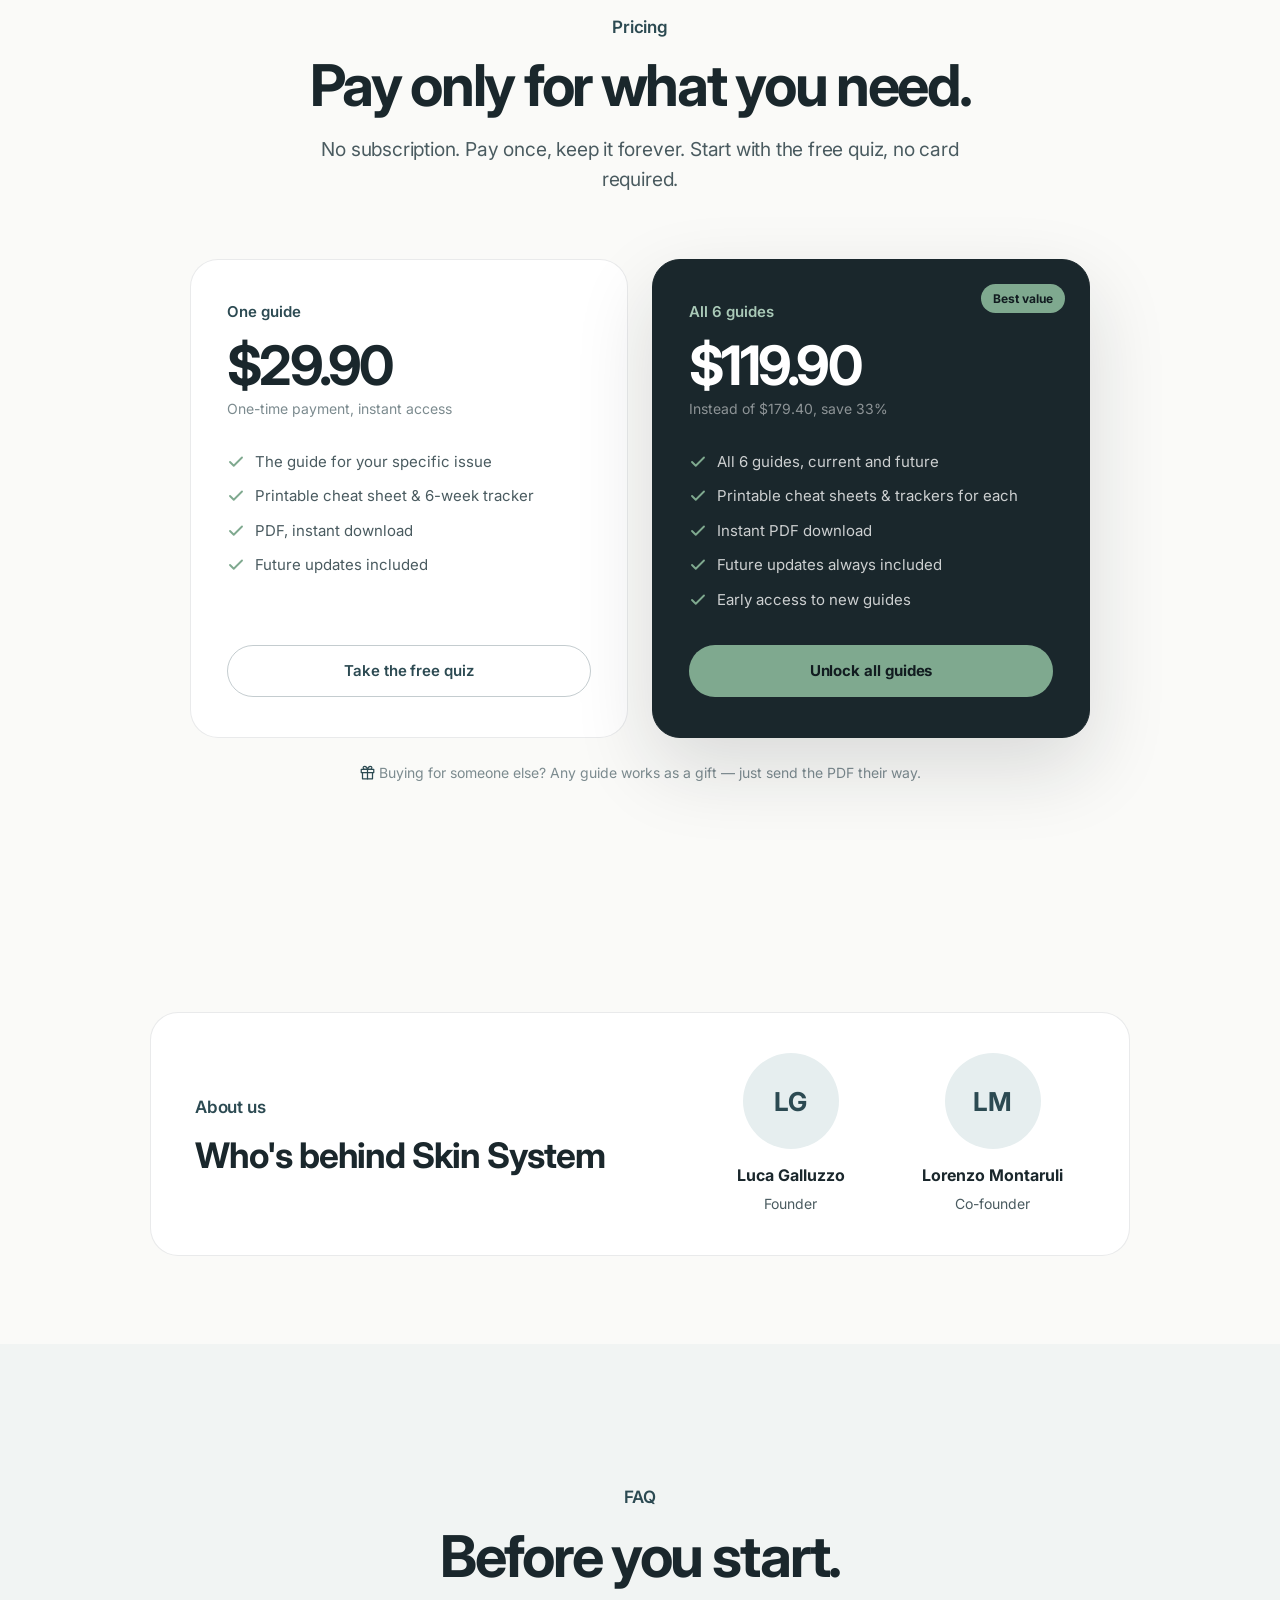
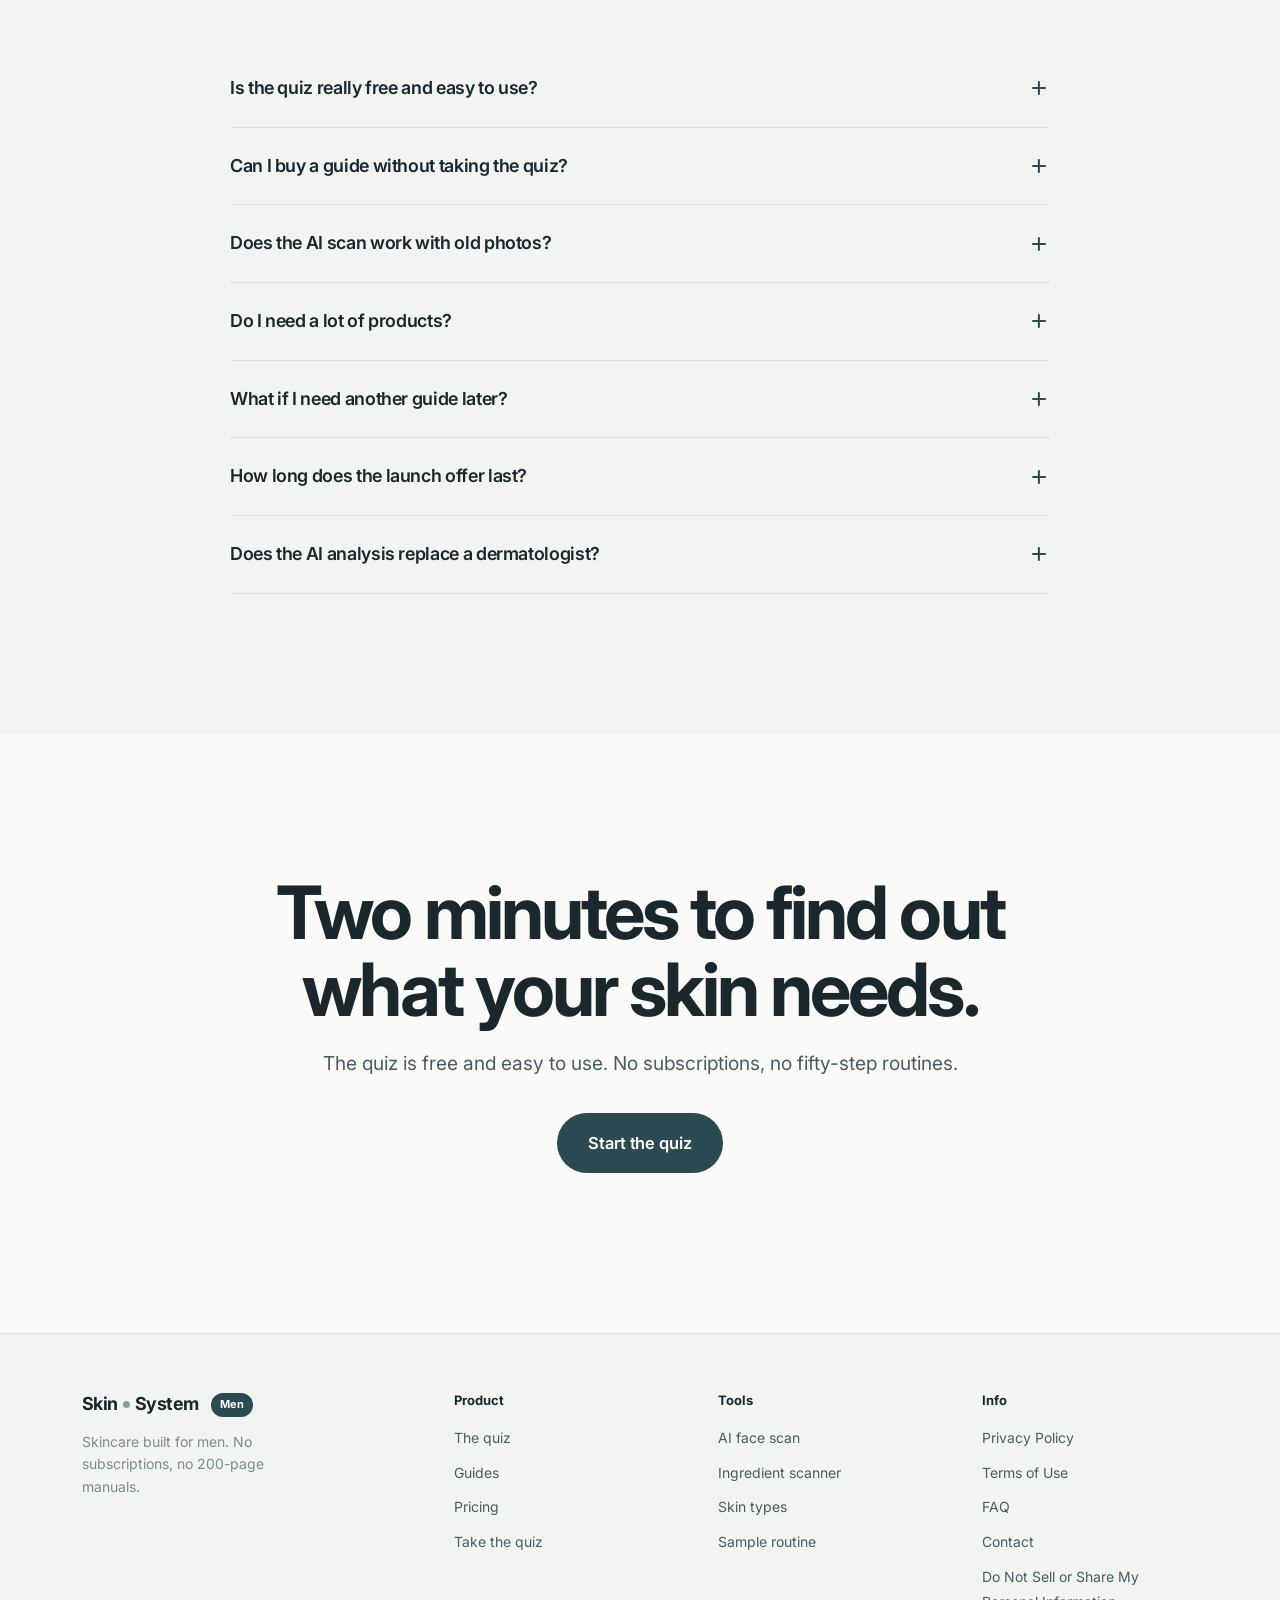
==== commit 217d9c26: "Site update: consent-gated Meta Pixel, email capture, guide modal, AI scan consent, about, sticky CT" ====
--- a/index.html
+++ b/index.html
@@ -3,8 +3,216 @@
 <head>
 <meta charset="UTF-8">
 <meta name="viewport" content="width=device-width, initial-scale=1.0">
-<title>Skin System for Men — AI skin analysis &amp; skincare built for men</title>
+<title>Skin System Men — AI skin analysis &amp; skincare built for men</title>
 <meta name="description" content="Skincare for men: our AI reads your face in 30 seconds and sends you to the right guide for oily skin, acne, razor burn or first wrinkles. No subscription.">
+<link rel="icon" href="favicon.ico" sizes="any">
+<link rel="icon" href="favicon.svg" type="image/svg+xml">
+<link rel="icon" href="favicon-32x32.png" type="image/png" sizes="32x32">
+<link rel="icon" href="favicon-16x16.png" type="image/png" sizes="16x16">
+<link rel="apple-touch-icon" href="apple-touch-icon.png">
+<link rel="manifest" href="site.webmanifest">
+<meta name="theme-color" content="#2C4A52">
+<link rel="canonical" href="https://skin-system.vercel.app/">
+<meta property="og:type" content="website">
+<meta property="og:site_name" content="Skin System Men">
+<meta property="og:title" content="Skin System Men — AI skin analysis &amp; skincare built for men">
+<meta property="og:description" content="A 2-minute skin quiz and AI face scan that point you to the one 6-week guide built for your issue: oily skin, acne, razor burn, first lines, dull skin or pores.">
+<meta property="og:url" content="https://skin-system.vercel.app/">
+<meta property="og:image" content="https://skin-system.vercel.app/img/og-image.jpg">
+<meta property="og:image:width" content="1200">
+<meta property="og:image:height" content="630">
+<meta property="og:image:alt" content="Skin System Men: Take the quiz. Know your skin.">
+<meta name="twitter:card" content="summary_large_image">
+<meta name="twitter:title" content="Skin System Men — AI skin analysis &amp; skincare built for men">
+<meta name="twitter:description" content="A 2-minute skin quiz and AI face scan that point you to the one 6-week guide built for your issue: oily skin, acne, razor burn, first lines, dull skin or pores.">
+<meta name="twitter:image" content="https://skin-system.vercel.app/img/og-image.jpg">
+<script type="application/ld+json">
+{
+ "@context": "https://schema.org",
+ "@graph": [
+  {
+   "@type": "Organization",
+   "@id": "https://skin-system.vercel.app/#organization",
+   "name": "Skin System Men",
+   "url": "https://skin-system.vercel.app/",
+   "logo": "https://skin-system.vercel.app/img/icon-512.png",
+   "founder": [
+    {
+     "@type": "Person",
+     "name": "Luca Galluzzo",
+     "jobTitle": "Founder"
+    },
+    {
+     "@type": "Person",
+     "name": "Lorenzo Montaruli",
+     "jobTitle": "Co-founder"
+    }
+   ]
+  },
+  {
+   "@type": "Product",
+   "name": "Oily skin & acne: 6-week skincare guide for men (PDF)",
+   "sku": "64842750951801",
+   "category": "Digital guide (PDF)",
+   "image": "https://skin-system.vercel.app/preview-guide-1-p1.webp",
+   "brand": {
+    "@type": "Brand",
+    "name": "Skin System Men"
+   },
+   "url": "https://skin-system.vercel.app/#guide-oily-acne",
+   "offers": {
+    "@type": "Offer",
+    "price": "23.92",
+    "priceCurrency": "USD",
+    "priceValidUntil": "2026-10-31",
+    "availability": "https://schema.org/InStock",
+    "url": "https://skin-system.vercel.app/#guide-oily-acne",
+    "seller": {
+     "@id": "https://skin-system.vercel.app/#organization"
+    }
+   }
+  },
+  {
+   "@type": "Product",
+   "name": "First signs of aging: 6-week skincare guide for men (PDF)",
+   "sku": "64842765959545",
+   "category": "Digital guide (PDF)",
+   "image": "https://skin-system.vercel.app/preview-guide-2-p1.webp",
+   "brand": {
+    "@type": "Brand",
+    "name": "Skin System Men"
+   },
+   "url": "https://skin-system.vercel.app/#guide-early-aging",
+   "offers": {
+    "@type": "Offer",
+    "price": "23.92",
+    "priceCurrency": "USD",
+    "priceValidUntil": "2026-10-31",
+    "availability": "https://schema.org/InStock",
+    "url": "https://skin-system.vercel.app/#guide-early-aging",
+    "seller": {
+     "@id": "https://skin-system.vercel.app/#organization"
+    }
+   }
+  },
+  {
+   "@type": "Product",
+   "name": "Razor burn & irritation: 6-week skincare guide for men (PDF)",
+   "sku": "64842766975353",
+   "category": "Digital guide (PDF)",
+   "image": "https://skin-system.vercel.app/preview-guide-3-p1.webp",
+   "brand": {
+    "@type": "Brand",
+    "name": "Skin System Men"
+   },
+   "url": "https://skin-system.vercel.app/#guide-razor-irritation",
+   "offers": {
+    "@type": "Offer",
+    "price": "23.92",
+    "priceCurrency": "USD",
+    "priceValidUntil": "2026-10-31",
+    "availability": "https://schema.org/InStock",
+    "url": "https://skin-system.vercel.app/#guide-razor-irritation",
+    "seller": {
+     "@id": "https://skin-system.vercel.app/#organization"
+    }
+   }
+  },
+  {
+   "@type": "Product",
+   "name": "Dull, tired-looking skin: 6-week skincare guide for men (PDF)",
+   "sku": "64842772316537",
+   "category": "Digital guide (PDF)",
+   "image": "https://skin-system.vercel.app/preview-guide-4-p1.webp",
+   "brand": {
+    "@type": "Brand",
+    "name": "Skin System Men"
+   },
+   "url": "https://skin-system.vercel.app/#guide-dull-skin",
+   "offers": {
+    "@type": "Offer",
+    "price": "23.92",
+    "priceCurrency": "USD",
+    "priceValidUntil": "2026-10-31",
+    "availability": "https://schema.org/InStock",
+    "url": "https://skin-system.vercel.app/#guide-dull-skin",
+    "seller": {
+     "@id": "https://skin-system.vercel.app/#organization"
+    }
+   }
+  },
+  {
+   "@type": "Product",
+   "name": "Enlarged pores & texture: 6-week skincare guide for men (PDF)",
+   "sku": "64842773234041",
+   "category": "Digital guide (PDF)",
+   "image": "https://skin-system.vercel.app/preview-guide-5-p1.webp",
+   "brand": {
+    "@type": "Brand",
+    "name": "Skin System Men"
+   },
+   "url": "https://skin-system.vercel.app/#guide-pores-texture",
+   "offers": {
+    "@type": "Offer",
+    "price": "23.92",
+    "priceCurrency": "USD",
+    "priceValidUntil": "2026-10-31",
+    "availability": "https://schema.org/InStock",
+    "url": "https://skin-system.vercel.app/#guide-pores-texture",
+    "seller": {
+     "@id": "https://skin-system.vercel.app/#organization"
+    }
+   }
+  },
+  {
+   "@type": "Product",
+   "name": "Maintenance routine: 6-week skincare guide for men (PDF)",
+   "sku": "64842773627257",
+   "category": "Digital guide (PDF)",
+   "image": "https://skin-system.vercel.app/preview-guide-6-p1.webp",
+   "brand": {
+    "@type": "Brand",
+    "name": "Skin System Men"
+   },
+   "url": "https://skin-system.vercel.app/#guide-maintenance",
+   "offers": {
+    "@type": "Offer",
+    "price": "23.92",
+    "priceCurrency": "USD",
+    "priceValidUntil": "2026-10-31",
+    "availability": "https://schema.org/InStock",
+    "url": "https://skin-system.vercel.app/#guide-maintenance",
+    "seller": {
+     "@id": "https://skin-system.vercel.app/#organization"
+    }
+   }
+  },
+  {
+   "@type": "Product",
+   "name": "All 6 guides bundle (PDF)",
+   "sku": "64842773922169",
+   "category": "Digital guide bundle (PDF)",
+   "image": "https://skin-system.vercel.app/img/og-image.jpg",
+   "brand": {
+    "@type": "Brand",
+    "name": "Skin System Men"
+   },
+   "url": "https://skin-system.vercel.app/#pricing",
+   "offers": {
+    "@type": "Offer",
+    "price": "95.92",
+    "priceCurrency": "USD",
+    "priceValidUntil": "2026-10-31",
+    "availability": "https://schema.org/InStock",
+    "url": "https://skin-system.vercel.app/#pricing",
+    "seller": {
+     "@id": "https://skin-system.vercel.app/#organization"
+    }
+   }
+  }
+ ]
+}
+</script>
 <link rel="preconnect" href="https://fonts.googleapis.com">
 <link rel="preconnect" href="https://fonts.gstatic.com" crossorigin>
 <link href="https://fonts.googleapis.com/css2?family=Inter:opsz,wght@14..32,400..800&display=swap" rel="stylesheet">
@@ -346,6 +554,16 @@
 }
 .upload-title { font-weight: 600; color: var(--ink); font-size: 15px; margin-bottom: 4px; }
 .upload-sub { font-size: 13px; color: var(--muted); }
+.upload-error { margin: 10px 0 0; font-size: 13.5px; color: #A13D35; }
+.upload-error[hidden] { display: none; }
+.photo-notice { margin: 12px 0 0; font-size: 12.5px; line-height: 1.5; color: var(--mid); }
+.photo-notice a { color: var(--clay); text-decoration: underline; text-underline-offset: 2px; }
+.photo-consent { display: flex; align-items: flex-start; gap: 10px; margin-top: 10px; font-size: 13.5px; line-height: 1.45; color: var(--ink-2); cursor: pointer; }
+.photo-consent input { flex: none; width: 18px; height: 18px; margin: 1px 0 0; accent-color: var(--clay); cursor: pointer; }
+.photo-consent input:focus-visible { outline: 3px solid var(--sand); outline-offset: 2px; }
+.photo-consent-hint { margin: 8px 0 0; font-size: 12.5px; color: var(--mid); text-align: center; }
+#analyzeBtn:disabled { opacity: .55; cursor: not-allowed; }
+#analyzeBtn[style*="display:none"] + .photo-consent-hint, .photo-consent-hint.is-hidden { display: none; }
 .upload-preview { display: none; margin-top: 16px; position: relative; }
 .upload-preview img { width: 100%; border-radius: var(--r-md); max-height: 240px; object-fit: cover; }
 .upload-preview-overlay {
@@ -447,7 +665,7 @@
 }
 .quiz-preview-kicker { font-size: 13px; font-weight: 600; color: var(--clay); margin-bottom: 10px; }
 .quiz-preview-progress { height: 4px; background: var(--bg-alt); border-radius: 4px; overflow: hidden; margin-bottom: 24px; }
-.quiz-preview-progress i { display: block; height: 100%; width: 42%; background: var(--clay); border-radius: 4px; }
+.quiz-preview-progress i { display: block; height: 100%; width: 71.4%; /* 5 of 7 */ background: var(--clay); border-radius: 4px; }
 .quiz-preview-q { font-size: 1.3rem; font-weight: 700; letter-spacing: -0.03em; line-height: 1.2; color: var(--ink-2); margin-bottom: 20px; }
 .quiz-preview-opt {
   padding: 13px 16px; border: 1.5px solid var(--line); border-radius: 14px;
@@ -480,7 +698,7 @@
 .how-screen.active { opacity: 1; transform: none; filter: none; }
 .mock-kicker { font-size: 13px; font-weight: 600; color: var(--muted); margin-bottom: 10px; }
 .mock-progress { height: 4px; background: var(--bg-alt); border-radius: 4px; overflow: hidden; margin-bottom: 26px; }
-.mock-progress i { display: block; height: 100%; width: 50%; background: var(--clay); border-radius: 4px; transform-origin: left; transform: scaleX(0.3); transition: transform 1.2s var(--ease) 0.2s; }
+.mock-progress i { display: block; height: 100%; width: 14.3%; /* 1 of 7 */ background: var(--clay); border-radius: 4px; transform-origin: left; transform: scaleX(0.3); transition: transform 1.2s var(--ease) 0.2s; }
 .how-screen.active .mock-progress i { transform: scaleX(1); }
 .mock-q { font-size: 1.45rem; font-weight: 700; letter-spacing: -0.035em; line-height: 1.2; color: var(--ink-2); margin-bottom: 22px; }
 .mock-opt {
@@ -631,6 +849,13 @@
 }
 .bx-sublabel.l { left: 10px; }
 .bx-sublabel.r { right: 10px; }
+.bx-illus {
+  position: absolute; top: 10px; z-index: 2; font-size: 10.5px; font-weight: 600; letter-spacing: 0.06em; text-transform: uppercase;
+  color: var(--ink-2); background: rgba(255,255,255,0.86); backdrop-filter: blur(6px); padding: 3px 9px; border-radius: 999px;
+}
+.bx-illus.l { left: 10px; }
+.bx-illus.r { left: calc(50% + 10px); }
+.bx-disclaimer { margin: 0; padding: 8px 20px 0; font-size: 12.5px; color: var(--mid); }
 .bx-body { padding: 16px 20px 18px; }
 .bx-concern { font-size: 15px; font-weight: 700; color: var(--ink-2); letter-spacing: -0.015em; }
 @media (max-width: 720px) {
@@ -937,24 +1162,9 @@
   .ba-label.r { opacity: 1; }
 }
 </style>
-<!-- Meta Pixel Code -->
-<script>
-!function(f,b,e,v,n,t,s)
-{if(f.fbq)return;n=f.fbq=function(){n.callMethod?
-n.callMethod.apply(n,arguments):n.queue.push(arguments)};
-if(!f._fbq)f._fbq=n;n.push=n;n.loaded=!0;n.version='2.0';
-n.queue=[];t=b.createElement(e);t.async=!0;
-t.src=v;s=b.getElementsByTagName(e)[0];
-s.parentNode.insertBefore(t,s)}(window, document,'script',
-'https://connect.facebook.net/en_US/fbevents.js');
-fbq('init', '1086249570848477');
-fbq('track', 'PageView');
-</script>
-<noscript><img height="1" width="1" style="display:none"
-src="https://www.facebook.com/tr?id=1086249570848477&ev=PageView&noscript=1"
-/></noscript>
-<!-- End Meta Pixel Code -->
-<script src="meta-pixel.js" defer></script>
+<link rel="stylesheet" href="css/extras.css">
+<script src="js/config.js"></script>
+<script src="js/analytics.js" defer></script>
 </head>
 <body>
 <div class="scroll-progress" id="scrollProgress"></div>
@@ -1058,7 +1268,7 @@
     </div>
   </div>
   <div class="header-inner">
-    <a href="#" class="logo" aria-label="Skin System for Men, back to top">Skin<span class="logo-dot"></span>System<span class="logo-tag">Men</span></a>
+    <a href="#" class="logo" aria-label="Skin System Men, back to top">Skin<span class="logo-dot"></span>System<span class="logo-tag">Men</span></a>
     <nav class="header-nav" aria-label="Main">
       <ul class="nav-links">
         <li>
@@ -1133,7 +1343,7 @@
         </div>
         <div class="trust-badges fade-in d3">
           <span class="trust-badge"><svg><use href="#i-check"/></svg>Easy to use, 2 minutes</span>
-          <span class="trust-badge"><svg><use href="#i-check"/></svg>No email needed</span>
+          <span class="trust-badge"><svg><use href="#i-check"/></svg>No email needed to see your result</span>
           <span class="trust-badge"><svg><use href="#i-check"/></svg>Saves time and money on guesswork</span>
         </div>
       </div>
@@ -1173,13 +1383,16 @@
           <div class="scan-tab-panel" id="tab-upload">
             <div class="upload-panel">
               <div class="upload-zone" id="uploadZone">
-                <input type="file" accept="image/*" id="faceUpload" aria-label="Upload a photo of your face">
+                <input type="file" accept="image/jpeg,image/png,image/webp" id="faceUpload" aria-label="Upload a photo of your face" aria-describedby="photoNotice uploadError">
                 <div class="upload-icon">
                   <svg width="22" height="22" viewBox="0 0 24 24" fill="none" stroke="currentColor" stroke-width="2" stroke-linecap="round" stroke-linejoin="round"><use href="#i-camera"/></svg>
                 </div>
                 <div class="upload-title">Upload a photo of your face</div>
-                <div class="upload-sub">JPG or PNG, front-facing, good light</div>
+                <div class="upload-sub">JPG, PNG or WebP, max 5 MB · front-facing, good light</div>
               </div>
+              <p class="upload-error" id="uploadError" role="alert" hidden></p>
+              <p class="photo-notice" id="photoNotice"><span data-photo-notice>Your photo is only used to generate your result. We don't store it.</span> <a href="privacy.html#ai-scan">How we handle photos</a></p>
+              <label class="photo-consent"><input type="checkbox" id="photoConsent"> <span>I agree to have my photo analyzed by AI</span></label>
               <div class="upload-preview" id="uploadPreview">
                 <img id="previewImg" src="" alt="Face preview">
                 <div class="upload-preview-overlay" id="previewOverlay" style="display:none;"><span>Analyzing…</span></div>
@@ -1189,8 +1402,10 @@
                 <div class="scan-result-zones" id="scanZones"></div>
                 <div class="scan-recommendation" id="scanRecommendation" style="display:none;"></div>
                 <div class="ai-disclaimer">For guidance only. Not a substitute for a dermatologist.</div>
+                <div class="scan-email" id="scanEmail" hidden></div>
               </div>
-              <button class="btn btn-primary scan-cta-btn" id="analyzeBtn" style="display:none;">Analyze with AI</button>
+              <button class="btn btn-primary scan-cta-btn" id="analyzeBtn" style="display:none;" disabled aria-describedby="photoConsentHint">Analyze with AI</button>
+              <p class="photo-consent-hint" id="photoConsentHint">Tick the box above to enable the analysis.</p>
             </div>
           </div>
         </div>
@@ -1202,41 +1417,47 @@
 <!-- ══ STATS ══ -->
 <div class="stats-bar">
   <div class="stats-inner">
-    <div class="stat-item reveal"><div class="stat-num">2 min</div><div class="stat-label">easy quiz, no email needed</div></div>
+    <div class="stat-item reveal"><div class="stat-num">2 min</div><div class="stat-label">easy quiz, no email needed to see your result</div></div>
     <div class="stat-item reveal"><div class="stat-num">6</div><div class="stat-label">guides, one per concern</div></div>
     <div class="stat-item reveal"><div class="stat-num">6 wks</div><div class="stat-label">step-by-step plan included</div></div>
     <div class="stat-item reveal"><div class="stat-num">1×</div><div class="stat-label">payment, no renewals</div></div>
   </div>
 </div>
 
-<!-- ══ REAL RESULTS ══ -->
+<!-- ══ WHAT TO EXPECT (illustrative before/after) ══ -->
 <section class="bx-section">
   <div class="wrap">
     <div class="section-head center reveal">
-      <span class="eyebrow">Real results</span>
+      <span class="eyebrow">What to expect</span>
       <h2>What changes when you follow the right routine.</h2>
     </div>
     <div class="bx-grid">
       <div class="bx-card reveal">
         <div class="bx-images">
-          <img src="oily-before.jpg" alt="Oily skin before">
-          <img src="oily-after.jpg" alt="Skin after the oily skin & acne routine">
+          <img src="oily-before.jpg" alt="Illustration: oily, acne-prone skin before the routine">
+          <img src="oily-after.jpg" alt="Illustration: the same skin after the oily skin &amp; acne routine">
           <div class="bx-divider"></div>
           <span class="bx-sublabel l">Before</span>
           <span class="bx-sublabel r">After</span>
+          <span class="bx-illus l" aria-hidden="true">Illustrative</span>
+          <span class="bx-illus r" aria-hidden="true">Illustrative</span>
         </div>
+        <p class="bx-disclaimer">Illustrations, not customer photos.</p>
         <div class="bx-body">
           <span class="bx-concern">Oily skin &amp; acne</span>
         </div>
       </div>
       <div class="bx-card reveal">
         <div class="bx-images">
-          <img src="shave-before.jpg" alt="Razor irritation before">
-          <img src="shave-after.jpg" alt="Skin after the razor burn routine">
+          <img src="shave-before.jpg" alt="Illustration: razor irritation before the routine">
+          <img src="shave-after.jpg" alt="Illustration: the same skin after the razor burn routine">
           <div class="bx-divider"></div>
           <span class="bx-sublabel l">Before</span>
           <span class="bx-sublabel r">After</span>
+          <span class="bx-illus l" aria-hidden="true">Illustrative</span>
+          <span class="bx-illus r" aria-hidden="true">Illustrative</span>
         </div>
+        <p class="bx-disclaimer">Illustrations, not customer photos.</p>
         <div class="bx-body">
           <span class="bx-concern">Razor burn &amp; irritation</span>
         </div>
@@ -1247,7 +1468,7 @@
 
 <!-- ══ MANIFESTO ══ -->
 <section class="manifesto" aria-label="Our idea">
-  <p id="manifestoText" data-accent="men's skin:">Most skincare is made for women, or for everyone. Skin System is built around men's skin: thicker, oilier, shaved almost every day. And around guys who want a five-minute routine, not a fifty-minute one.</p>
+  <p id="manifestoText" data-accent="men's skin:">Most skincare is made for women, or for everyone. Skin System Men is built around men's skin: thicker, oilier, shaved almost every day. And around guys who want a five-minute routine, not a fifty-minute one.</p>
 </section>
 
 <!-- ══ QUIZ SPOTLIGHT ══ -->
@@ -1285,12 +1506,13 @@
       </div>
       <div class="quiz-preview-card">
         <div class="quiz-preview-inner">
-          <div class="quiz-preview-kicker">Question 3 of 7</div>
+          <div class="quiz-preview-kicker">Question 5 of 7</div>
           <div class="quiz-preview-progress"><i></i></div>
           <div class="quiz-preview-q">How does your skin react after shaving?</div>
           <div class="quiz-preview-opt">No real issues</div>
           <div class="quiz-preview-opt sel">Some redness that fades quickly</div>
-          <div class="quiz-preview-opt">Burning, irritation or ingrown hairs</div>
+          <div class="quiz-preview-opt">Burning, irritation or frequent ingrown hairs</div>
+          <div class="quiz-preview-opt">I keep a beard and rarely shave</div>
           <div class="quiz-preview-foot"><span>2 minutes total</span><span>Free, no email</span></div>
         </div>
       </div>
@@ -1310,13 +1532,13 @@
       <div class="how-stage" aria-hidden="true">
         <div class="how-device">
           <div class="how-screen active" data-screen="0">
-            <div class="mock-kicker">Question 3 of 6</div>
+            <div class="mock-kicker">Question 1 of 7</div>
             <div class="mock-progress"><i></i></div>
-            <div class="mock-q">How does your skin look by midday?</div>
-            <div class="mock-opt">Shiny all over</div>
-            <div class="mock-opt sel">Shiny only on forehead and nose</div>
-            <div class="mock-opt">Tight, burning after shaving</div>
-            <div class="mock-opt">Normal, no change</div>
+            <div class="mock-q">A couple of hours after washing your face, with nothing on it, how does it look?</div>
+            <div class="mock-opt">Shiny all over, almost greasy</div>
+            <div class="mock-opt sel">Shiny only on the forehead, nose and chin</div>
+            <div class="mock-opt">Neither shiny nor dry</div>
+            <div class="mock-opt">Matte, sometimes tight on its own</div>
           </div>
           <div class="how-screen" data-screen="1">
             <div class="mock-kicker" style="text-align:center;">Your profile</div>
@@ -1340,7 +1562,7 @@
         <article class="how-step active" data-step="0">
           <span class="how-num">1</span>
           <h3>Take the easy quiz.</h3>
-          <p>Seven questions about your skin type and main concern. Two minutes, completely free, no email required. Add a photo for the AI scan if you want.</p>
+          <p>Seven questions about your skin type and main concern. Two minutes, completely free, no email required to see your result. Add a photo for the AI scan if you want.</p>
         </article>
         <article class="how-step" data-step="1">
           <span class="how-num">2</span>
@@ -1424,7 +1646,7 @@
         <p>Ten-step routines designed for someone else's skin, or the usual "wash, moisturize, SPF" that ignores your actual problem. So nothing ever changes.</p>
       </div>
       <div class="compare-card new reveal">
-        <span class="compare-kicker">With Skin System</span>
+        <span class="compare-kicker">With Skin System Men</span>
         <h3>Your issue, pinpointed in 30 seconds.</h3>
         <p>The AI reads your face, beard and shaving included, finds your main concern and takes you to the guide built for it.</p>
       </div>
@@ -1475,7 +1697,7 @@
           <p>How a breakout actually forms, not just "wash more" — the right actives and a practical 6-week plan. Niacinamide, salicylic acid and BHA, clearly explained.</p>
           <div class="guide-foot">
             <span class="guide-price"><span class="promo-only"><s class="was">$29.90</s>$23.92</span><span class="full-only">$29.90</span></span>
-            <a href="https://0qv1z1-ag.myshopify.com/cart/64842750951801:1?discount=SKIN20" class="guide-link gumroad-button">See the guide</a>
+            <a href="#guide-oily-acne" class="guide-link" data-guide="oily-acne" aria-haspopup="dialog">See the guide</a>
           </div>
         </div>
       </article>
@@ -1487,7 +1709,7 @@
           <p>Retinol, vitamin C and the routine that slows down fine lines, using anti-aging actives without irritation.</p>
           <div class="guide-foot">
             <span class="guide-price"><span class="promo-only"><s class="was">$29.90</s>$23.92</span><span class="full-only">$29.90</span></span>
-            <a href="https://0qv1z1-ag.myshopify.com/cart/64842765959545:1?discount=SKIN20" class="guide-link gumroad-button">See the guide</a>
+            <a href="#guide-early-aging" class="guide-link" data-guide="early-aging" aria-haspopup="dialog">See the guide</a>
           </div>
         </div>
       </article>
@@ -1499,7 +1721,7 @@
           <p>How to shave without inflaming your skin, the right pre- and post-shave products, and a routine against ingrown hairs and razor bumps.</p>
           <div class="guide-foot">
             <span class="guide-price"><span class="promo-only"><s class="was">$29.90</s>$23.92</span><span class="full-only">$29.90</span></span>
-            <a href="https://0qv1z1-ag.myshopify.com/cart/64842766975353:1?discount=SKIN20" class="guide-link gumroad-button">See the guide</a>
+            <a href="#guide-razor-irritation" class="guide-link" data-guide="razor-irritation" aria-haspopup="dialog">See the guide</a>
           </div>
         </div>
       </article>
@@ -1511,7 +1733,7 @@
           <p>Get back an even, healthy-looking tone with a minimal routine. Vitamin C, AHAs and glycolic acid in the right place, plus a sunscreen that won't feel greasy.</p>
           <div class="guide-foot">
             <span class="guide-price"><span class="promo-only"><s class="was">$29.90</s>$23.92</span><span class="full-only">$29.90</span></span>
-            <a href="https://0qv1z1-ag.myshopify.com/cart/64842772316537:1?discount=SKIN20" class="guide-link gumroad-button">See the guide</a>
+            <a href="#guide-dull-skin" class="guide-link" data-guide="dull-skin" aria-haspopup="dialog">See the guide</a>
           </div>
         </div>
       </article>
@@ -1523,7 +1745,7 @@
           <p>Why pores get bigger and how to improve texture over time. Retinol, BHA and the right order to apply your products.</p>
           <div class="guide-foot">
             <span class="guide-price"><span class="promo-only"><s class="was">$29.90</s>$23.92</span><span class="full-only">$29.90</span></span>
-            <a href="https://0qv1z1-ag.myshopify.com/cart/64842773234041:1?discount=SKIN20" class="guide-link gumroad-button">See the guide</a>
+            <a href="#guide-pores-texture" class="guide-link" data-guide="pores-texture" aria-haspopup="dialog">See the guide</a>
           </div>
         </div>
       </article>
@@ -1535,7 +1757,7 @@
           <p>Nothing to fix? Good. A minimal, correct routine to keep your skin balanced and head off problems before they start.</p>
           <div class="guide-foot">
             <span class="guide-price"><span class="promo-only"><s class="was">$29.90</s>$23.92</span><span class="full-only">$29.90</span></span>
-            <a href="https://0qv1z1-ag.myshopify.com/cart/64842773627257:1?discount=SKIN20" class="guide-link gumroad-button">See the guide</a>
+            <a href="#guide-maintenance" class="guide-link" data-guide="maintenance" aria-haspopup="dialog">See the guide</a>
           </div>
         </div>
       </article>
@@ -1658,6 +1880,17 @@
         <p>Four steps in the morning, four at night, in the right order. A routine you'll actually stick to, even on busy weeks.</p>
       </div>
     </div>
+  </div>
+</section>
+
+<!-- ══ REVIEWS (rendered from data/reviews.json, hidden while empty) ══ -->
+<section id="reviews" class="reviews-section" aria-labelledby="reviewsTitle" hidden>
+  <div class="wrap">
+    <div class="section-head center">
+      <span class="eyebrow">Reviews</span>
+      <h2 id="reviewsTitle">What guys who followed a guide say.</h2>
+    </div>
+    <div class="rv-grid" data-reviews-grid></div>
   </div>
 </section>
 
@@ -1714,6 +1947,31 @@
   </div>
 </section>
 
+<!-- ══ ABOUT ══ -->
+<section id="about" class="about-section" aria-labelledby="aboutTitle">
+  <div class="wrap">
+    <div class="about-card reveal">
+      <div class="about-text">
+        <span class="eyebrow">About us</span>
+        <h2 id="aboutTitle">Who's behind Skin System</h2>
+        <p class="about-story" data-founders-story hidden></p>
+      </div>
+      <ul class="founders">
+        <li class="founder">
+          <span class="founder-photo" data-founder="luca" aria-hidden="true">LG</span>
+          <span class="founder-name">Luca Galluzzo</span>
+          <span class="founder-role">Founder</span>
+        </li>
+        <li class="founder">
+          <span class="founder-photo" data-founder="lorenzo" aria-hidden="true">LM</span>
+          <span class="founder-name">Lorenzo Montaruli</span>
+          <span class="founder-role">Co-founder</span>
+        </li>
+      </ul>
+    </div>
+  </div>
+</section>
+
 <!-- ══ FAQ ══ -->
 <section id="faq" class="why-section">
   <div class="wrap">
@@ -1722,7 +1980,7 @@
       <h2>Before you start.</h2>
     </div>
     <div class="faq-list reveal">
-      <details class="faq-item"><summary>Is the quiz really free and easy to use? <span class="faq-toggle"></span></summary><div class="faq-answer"><div><p>Yes. Seven short questions, no email, no sign-up. Answer them and get your skin profile right away, free forever. Only the recommended guide is paid.</p></div></div></details>
+      <details class="faq-item"><summary>Is the quiz really free and easy to use? <span class="faq-toggle"></span></summary><div class="faq-answer"><div><p>Yes. Seven short questions, no email or sign-up needed to see your result. Answer them and get your skin profile right away, free forever. Only the recommended guide is paid.</p></div></div></details>
       <details class="faq-item"><summary>Can I buy a guide without taking the quiz? <span class="faq-toggle"></span></summary><div class="faq-answer"><div><p>Yes, browse the library and pick the guide you want. The quiz just helps you avoid buying the wrong one and wasting money on the wrong products.</p></div></div></details>
       <details class="faq-item"><summary>Does the AI scan work with old photos? <span class="faq-toggle"></span></summary><div class="faq-answer"><div><p>It works best with front-facing photos in natural light, without filters. Blurry or dark photos make the zone-by-zone analysis less accurate.</p></div></div></details>
       <details class="faq-item"><summary>Do I need a lot of products? <span class="faq-toggle"></span></summary><div class="faq-answer"><div><p>No. The routines use a handful of products, morning and evening, in the right order, and every guide includes a budget section so you know what to spend.</p></div></div></details>
@@ -1777,11 +2035,13 @@
           <li><a href="privacy.html">Privacy Policy</a></li>
           <li><a href="terms.html">Terms of Use</a></li>
           <li><a href="#faq">FAQ</a></li>
+          <li><a href="privacy.html#contact">Contact</a></li>
+          <li><a href="privacy.html#cookies" class="dns-link" data-consent-open>Do Not Sell or Share My Personal Information</a></li>
         </ul>
       </div>
     </div>
     <div class="footer-bottom">
-      <span>© 2026 Skin System</span>
+      <span>© 2026 Skin System Men</span>
       <div class="footer-badges">
         <span class="footer-badge"><svg><use href="#i-lock"/></svg>Secure checkout</span>
         <span class="footer-badge"><svg><use href="#i-pin"/></svg>Made in Italy</span>
@@ -1943,19 +2203,66 @@
   maintenance: { name: 'Maintenance routine',       url: 'https://0qv1z1-ag.myshopify.com/cart/64842773627257:1?discount=SKIN20' },
 };
 
+const MAX_PHOTO_BYTES = 5 * 1024 * 1024;
+const PHOTO_TYPES = ['image/jpeg', 'image/png', 'image/webp'];
+const uploadError = document.getElementById('uploadError');
+const photoConsent = document.getElementById('photoConsent');
+const photoConsentHint = document.getElementById('photoConsentHint');
+document.querySelectorAll('[data-photo-notice]').forEach(el => {
+  if (window.SSM_CONFIG && SSM_CONFIG.PHOTO_NOTICE) el.textContent = SSM_CONFIG.PHOTO_NOTICE;
+});
+function showUploadError(msg) {
+  uploadError.textContent = msg || '';
+  uploadError.hidden = !msg;
+}
+function syncAnalyzeBtn() {
+  analyzeBtn.disabled = !photoConsent.checked || !imageBase64;
+  photoConsentHint.classList.toggle('is-hidden', photoConsent.checked || analyzeBtn.style.display === 'none');
+}
+photoConsent.addEventListener('change', syncAnalyzeBtn);
+
+// Large photos are scaled down before upload (max 1600 px, JPEG) so the request
+// stays well under the serverless body limit. Small JPG/PNG/WebP files are sent as-is.
+function prepareImage(file) {
+  return new Promise((resolve, reject) => {
+    const reader = new FileReader();
+    reader.onerror = () => reject(new Error("We couldn't read that photo. Please try another one."));
+    reader.onload = (ev) => {
+      const dataUrl = ev.target.result;
+      const img = new Image();
+      img.onerror = () => reject(new Error("We couldn't read that photo. Please try another one."));
+      img.onload = () => {
+        const MAX = 1600;
+        const big = Math.max(img.naturalWidth, img.naturalHeight) > MAX || file.size > 1.5 * 1024 * 1024;
+        if (!big) return resolve({ dataUrl, type: file.type });
+        const k = MAX / Math.max(img.naturalWidth, img.naturalHeight);
+        const scale = Math.min(1, k);
+        const c = document.createElement('canvas');
+        c.width = Math.round(img.naturalWidth * scale);
+        c.height = Math.round(img.naturalHeight * scale);
+        c.getContext('2d').drawImage(img, 0, 0, c.width, c.height);
+        resolve({ dataUrl: c.toDataURL('image/jpeg', 0.86), type: 'image/jpeg' });
+      };
+      img.src = dataUrl;
+    };
+    reader.readAsDataURL(file);
+  });
+}
+
 function loadFile(file) {
-  if (!file || !file.type.startsWith('image/')) return;
-  const reader = new FileReader();
-  reader.onload = (ev) => {
-    const dataUrl = ev.target.result;
-    imageMediaType = dataUrl.slice(5, dataUrl.indexOf(';')) || 'image/jpeg';
+  if (!file) return;
+  if (!PHOTO_TYPES.includes(file.type)) { showUploadError('Please upload a JPG, PNG or WebP photo.'); return; }
+  if (file.size > MAX_PHOTO_BYTES) { showUploadError('That photo is larger than 5 MB. Please use a smaller one.'); return; }
+  showUploadError('');
+  prepareImage(file).then(({ dataUrl, type }) => {
+    imageMediaType = type;
     imageBase64 = dataUrl.split(',')[1];
     previewImg.src = dataUrl;
     uploadPreview.style.display = 'block';
     analyzeBtn.style.display = 'block';
     scanResult.style.display = 'none';
-  };
-  reader.readAsDataURL(file);
+    syncAnalyzeBtn();
+  }).catch(err => showUploadError(err.message));
 }
 faceUpload.addEventListener('change', (e) => loadFile(e.target.files[0]));
 uploadZone.addEventListener('dragover', (e) => { e.preventDefault(); uploadZone.classList.add('dragover'); });
@@ -1967,7 +2274,7 @@
 });
 
 analyzeBtn.addEventListener('click', async () => {
-  if (!imageBase64) return;
+  if (!imageBase64 || !photoConsent.checked) return;
   analyzeBtn.disabled = true;
   analyzeBtn.textContent = 'Analyzing…';
   previewOverlay.style.display = 'flex';
@@ -2029,6 +2336,8 @@
       scanZones.innerHTML = html;
 
       const guide = AI_GUIDES[parsed.guide_key] || AI_GUIDES.maintenance;
+      if (window.SSMEmailCard) window.SSMEmailCard.render(document.getElementById('scanEmail'), { skinType: parsed.skin_type || '', guide: guide.name, source: 'ai_scan' });
+      if (window.ssmTrackCustom) window.ssmTrackCustom('AIScanComplete', { recommended_guide: guide.name, skin_type: parsed.skin_type || '' });
       scanRecommendation.style.display = 'block';
       scanRecommendation.innerHTML = `
         <div class="scan-reco-label">Your main issue</div>
@@ -2043,8 +2352,8 @@
     scanRecommendation.style.display = 'none';
   }
 
-  analyzeBtn.disabled = false;
   analyzeBtn.textContent = 'Analyze again';
+  syncAnalyzeBtn();
 });
 
 // ── Ingredient scanner ──
@@ -2345,6 +2654,11 @@
   if (tick()) { var t = setInterval(function () { if (!tick()) clearInterval(t); }, 1000); }
 })();
 </script>
+<script src="js/guides-data.js"></script>
+<script src="js/email-capture.js"></script>
+<script src="js/site.js" defer></script>
+<script src="js/reviews.js" defer></script>
 <script src="guide-preview.js" defer></script>
+<script src="js/guide-modal.js" defer></script>
 </body>
 </html>
--- a/css/extras.css
+++ b/css/extras.css
@@ -0,0 +1,252 @@
+/* ── Skin System Men — shared components (consent banner, email card,
+      guide modal, sticky CTA, reviews, about). Uses the page's CSS variables
+      with fallbacks so it also works on the legal pages. ── */
+
+/* ═════ Cookie consent banner ═════ */
+.consent {
+  position: fixed; z-index: 9990;
+  left: 16px; bottom: calc(16px + env(safe-area-inset-bottom));
+  width: min(520px, calc(100% - 32px));
+  background: var(--white, #fff); color: var(--ink-2, #1A272C);
+  border: 1px solid var(--line, rgba(18,28,32,.09));
+  border-radius: 18px;
+  box-shadow: 0 20px 60px rgba(18,28,32,.18);
+  opacity: 0; transform: translateY(12px);
+  transition: opacity .3s ease, transform .4s cubic-bezier(.22,1,.36,1);
+}
+.consent.is-in { opacity: 1; transform: none; }
+.consent[hidden] { display: none; }
+.consent-inner { padding: 18px 18px 16px; }
+.consent-text { margin: 0 0 14px; font-size: 14px; line-height: 1.55; color: var(--mid, #4A5B60); }
+.consent-text b { color: var(--ink-2, #1A272C); }
+.consent-text a { color: var(--clay, #2C4A52); text-decoration: underline; text-underline-offset: 2px; }
+.consent-actions { display: flex; gap: 10px; }
+.consent-btn {
+  flex: 1; min-height: 44px; padding: 10px 16px; border-radius: 999px;
+  font: 600 14.5px/1.2 var(--sans, Inter, system-ui, sans-serif); cursor: pointer;
+  border: 1.5px solid var(--clay, #2C4A52);
+}
+.consent-decline { background: transparent; color: var(--clay, #2C4A52); }
+.consent-decline:hover { background: var(--clay-faint, #E6EEEF); }
+.consent-accept { background: var(--clay, #2C4A52); color: #fff; }
+.consent-accept:hover { background: var(--clay-dark, #1F363D); border-color: var(--clay-dark, #1F363D); }
+.consent-btn:focus-visible, .consent-text a:focus-visible {
+  outline: 3px solid var(--sand, #7FA98F); outline-offset: 2px;
+}
+@media (max-width: 560px) {
+  .consent { left: 0; right: 0; bottom: 0; width: 100%; border-radius: 18px 18px 0 0; border-bottom: 0; }
+  .consent-inner { padding: 16px 16px calc(14px + env(safe-area-inset-bottom)); }
+}
+@media (prefers-reduced-motion: reduce) { .consent { transition: none; } }
+
+/* footer "Do Not Sell or Share" link rendered as a button-looking link */
+.dns-link { cursor: pointer; }
+
+/* simple footer used on the quiz page */
+.mini-footer {
+  max-width: 760px; margin: 40px auto 0; padding: 22px 20px calc(28px + env(safe-area-inset-bottom));
+  border-top: 1px solid var(--line, rgba(18,28,32,.09));
+  display: flex; flex-wrap: wrap; gap: 8px 18px; justify-content: center;
+  font-size: 13px; color: var(--mid, #4A5B60);
+}
+.mini-footer a { color: var(--mid, #4A5B60); text-decoration: underline; text-underline-offset: 2px; }
+
+/* ═════ Utility ═════ */
+.sr-only {
+  position: absolute !important; width: 1px; height: 1px; padding: 0; margin: -1px;
+  overflow: hidden; clip: rect(0 0 0 0); white-space: nowrap; border: 0;
+}
+
+/* ═════ Optional email capture card ═════ */
+.email-slot { margin: 14px 0 26px; }
+.email-slot[hidden] { display: none; }
+.email-card {
+  background: var(--sand-faint, #EDF4EF);
+  border: 1px solid rgba(127,169,143,.35);
+  border-radius: 22px; padding: 22px 24px;
+  transition: opacity .25s ease, transform .25s ease;
+}
+.email-card.is-collapsed { opacity: 0; transform: translateY(-6px); }
+.email-card-title { margin: 0 0 4px; font-size: 17px; font-weight: 700; color: var(--ink-2, #1A272C); letter-spacing: -0.01em; line-height: 1.3; }
+.email-card-sub { margin: 0 0 14px; font-size: 14.5px; color: var(--mid, #4A5B60); }
+.email-card-form { display: flex; gap: 10px; }
+.email-card-form[hidden] { display: none; }
+.email-card-input {
+  flex: 1; min-width: 0; min-height: 48px; padding: 12px 16px;
+  border: 1.5px solid rgba(18,28,32,.16); border-radius: 999px; background: #fff;
+  font: 400 15px/1.2 var(--sans, Inter, system-ui, sans-serif); color: var(--ink, #121C20);
+}
+.email-card-input:focus { outline: none; border-color: var(--clay, #2C4A52); box-shadow: 0 0 0 3px rgba(44,74,82,.18); }
+.email-card-input[aria-invalid="true"] { border-color: #B3473F; }
+.email-card-btn {
+  flex: none; min-height: 48px; padding: 12px 22px; border: 0; border-radius: 999px;
+  background: var(--clay, #2C4A52); color: #fff; cursor: pointer;
+  font: 600 15px/1.2 var(--sans, Inter, system-ui, sans-serif);
+}
+.email-card-btn:hover { background: var(--clay-dark, #1F363D); }
+.email-card-btn:disabled { opacity: .7; cursor: default; }
+.email-card-btn:focus-visible, .email-card-dismiss:focus-visible { outline: 3px solid var(--sand, #7FA98F); outline-offset: 2px; }
+.email-card-hp { position: absolute; left: -9999px; width: 1px; height: 1px; overflow: hidden; }
+.email-card-status { margin: 10px 0 0; font-size: 14px; min-height: 0; }
+.email-card-status:empty { display: none; }
+.email-card-status.is-error { color: #A13D35; }
+.email-card-status.is-success { color: var(--clay, #2C4A52); font-weight: 600; margin-top: 0; }
+.email-card-foot { display: flex; justify-content: space-between; align-items: center; gap: 12px; margin-top: 10px; }
+.email-card-foot[hidden] { display: none; }
+.email-card-micro { font-size: 12.5px; color: var(--mid, #4A5B60); }
+.email-card-dismiss {
+  background: none; border: 0; padding: 6px 2px; cursor: pointer;
+  font: 500 13px/1.2 var(--sans, Inter, system-ui, sans-serif); color: var(--mid, #4A5B60);
+  text-decoration: underline; text-underline-offset: 3px;
+}
+/* compact variant inside the AI scan card */
+.scan-email { margin-top: 14px; }
+.scan-email .email-card { padding: 16px; border-radius: 16px; }
+.scan-email .email-card-title { font-size: 15px; }
+.scan-email .email-card-sub { font-size: 13.5px; margin-bottom: 10px; }
+@media (max-width: 480px) {
+  .email-card { padding: 18px; }
+  .email-card-form { flex-direction: column; }
+  .email-card-btn { width: 100%; }
+}
+.scan-email .email-card-form { flex-direction: column; }
+.scan-email .email-card-btn { width: 100%; }
+@media (prefers-reduced-motion: reduce) { .email-card { transition: none; } }
+
+/* ═════ Guide modal ═════ */
+html.modal-open, html.modal-open body { overflow: hidden; }
+.gm { position: fixed; inset: 0; z-index: 9995; display: flex; align-items: center; justify-content: center; padding: 24px; }
+.gm-backdrop { position: absolute; inset: 0; background: rgba(15,26,30,.62); backdrop-filter: blur(6px); -webkit-backdrop-filter: blur(6px); opacity: 0; transition: opacity .22s ease; }
+.gm-dialog {
+  position: relative; display: flex; flex-direction: column;
+  width: min(940px, 100%); max-height: min(860px, calc(100vh - 48px)); max-height: min(860px, calc(100dvh - 48px));
+  background: var(--bg, #FAFAF8); border-radius: 24px; box-shadow: 0 30px 90px rgba(0,0,0,.35);
+  overflow: hidden; opacity: 0; transform: translateY(14px) scale(.985);
+  transition: opacity .22s ease, transform .3s cubic-bezier(.22,1,.36,1);
+}
+.gm.is-open .gm-backdrop { opacity: 1; }
+.gm.is-open .gm-dialog { opacity: 1; transform: none; }
+.gm-dialog:focus { outline: none; }
+.gm-close {
+  position: absolute; top: 14px; right: 14px; z-index: 3; width: 44px; height: 44px; border-radius: 50%;
+  border: 1px solid var(--line, rgba(18,28,32,.1)); background: rgba(255,255,255,.92); cursor: pointer;
+  display: flex; align-items: center; justify-content: center; color: var(--ink, #121C20);
+}
+.gm-close svg { width: 18px; height: 18px; stroke: currentColor; stroke-width: 2; fill: none; stroke-linecap: round; }
+.gm-close:hover { background: #fff; }
+.gm-grid { display: grid; grid-template-columns: 340px 1fr; gap: 0; overflow-y: auto; -webkit-overflow-scrolling: touch; overscroll-behavior: contain; min-height: 0; flex: 1; }
+.gm-media { background: var(--bg-alt, #F1F4F3); padding: 28px; display: flex; flex-direction: column; gap: 14px; align-items: stretch; }
+.gm-cover { border-radius: 6px; overflow: hidden; box-shadow: 0 2px 6px rgba(0,0,0,.12), 0 14px 34px rgba(18,28,32,.18); }
+.gm-cover[hidden], .gm-viewer[hidden] { display: none; }
+.gm-cover img { display: block; width: 100%; height: auto; user-select: none; -webkit-user-drag: none; }
+.gm-viewer .gp-modal.gp-inline { height: 480px; border-radius: 14px; }
+.gm-look {
+  min-height: 44px; border-radius: 999px; border: 1.5px solid var(--clay, #2C4A52); background: transparent;
+  color: var(--clay, #2C4A52); font: 600 14px/1.2 var(--sans, Inter, system-ui, sans-serif); cursor: pointer; padding: 10px 16px;
+}
+.gm-look:hover { background: var(--clay-faint, #E6EEEF); }
+.gm-info { padding: 32px 36px 28px; color: var(--mid, #4A5B60); }
+.gm-zone { display: inline-block; font-size: 12px; font-weight: 600; letter-spacing: .08em; text-transform: uppercase; color: var(--clay, #2C4A52); margin-bottom: 6px; }
+.gm-title { margin: 0 52px 6px 0; font-size: clamp(1.5rem, 2.6vw, 2rem); line-height: 1.15; letter-spacing: -0.03em; color: var(--ink-2, #1A272C); }
+.gm-meta { margin: 0 0 18px; font-size: 14px; color: var(--mid, #4A5B60); }
+.gm-reviews { display: flex; align-items: center; gap: 8px; margin: 0 0 8px; font-size: 13.5px; color: var(--mid, #4A5B60); }
+.gm-stars { color: #A9761A; letter-spacing: 1px; }
+.gm-stars span { color: rgba(18,28,32,.18); }
+.gm-h { margin: 20px 0 8px; font-size: 14px; font-weight: 700; color: var(--clay, #2C4A52); letter-spacing: -0.005em; }
+.gm-who { margin: 0; font-size: 15.5px; line-height: 1.6; }
+.gm-toc { margin: 0; padding-left: 22px; font-size: 14.5px; line-height: 1.55; columns: 2; column-gap: 28px; }
+.gm-toc li { break-inside: avoid; margin-bottom: 4px; padding-left: 2px; }
+.gm-incl { list-style: none; margin: 0; padding: 0; display: flex; flex-wrap: wrap; gap: 8px 18px; font-size: 14.5px; }
+.gm-incl li { display: inline-flex; align-items: center; gap: 7px; }
+.gm-incl svg { width: 16px; height: 16px; stroke: var(--sand, #7FA98F); stroke-width: 2.5; fill: none; stroke-linecap: round; stroke-linejoin: round; flex: none; }
+.gm-buy {
+  flex: none; display: flex; align-items: center; justify-content: space-between; gap: 16px 24px; flex-wrap: wrap;
+  padding: 16px 28px calc(16px + env(safe-area-inset-bottom)); background: #fff; border-top: 1px solid var(--line, rgba(18,28,32,.09));
+}
+.gm-price { font-size: 26px; font-weight: 700; color: var(--ink-2, #1A272C); letter-spacing: -0.03em; line-height: 1.1; }
+.gm-price small { display: block; font-size: 12.5px; font-weight: 500; color: var(--mid, #4A5B60); letter-spacing: 0; margin-top: 2px; }
+.gm-was { font-size: 16px; font-weight: 500; color: var(--muted, #7C8B8F); margin-right: 8px; }
+.gm-ctas { display: flex; align-items: center; gap: 18px; flex-wrap: wrap; }
+.gm-cta {
+  display: inline-flex; align-items: center; justify-content: center; min-height: 50px; padding: 12px 30px; border-radius: 999px;
+  background: var(--clay, #2C4A52); color: #fff; font-weight: 600; font-size: 15.5px; text-decoration: none;
+}
+.gm-cta:hover { background: var(--clay-dark, #1F363D); }
+.gm-quiz { font-size: 14px; font-weight: 500; color: var(--mid, #4A5B60); text-decoration: underline; text-underline-offset: 3px; }
+.gm-close:focus-visible, .gm-look:focus-visible, .gm-cta:focus-visible, .gm-quiz:focus-visible {
+  outline: 3px solid var(--sand, #7FA98F); outline-offset: 2px;
+}
+@media (max-width: 760px) {
+  .gm { padding: 0; }
+  .gm-dialog { width: 100%; height: 100%; max-height: none; border-radius: 0; }
+  .gm-grid { grid-template-columns: 1fr; }
+  .gm-media { padding: 64px 20px 18px; }
+  .gm-cover { width: min(260px, 70%); margin: 0 auto; }
+  .gm-viewer .gp-modal.gp-inline { height: 440px; }
+  .gm-info { padding: 22px 20px 24px; }
+  .gm-toc { columns: 1; }
+  .gm-buy { padding: 12px 16px calc(12px + env(safe-area-inset-bottom)); }
+  .gm-price { font-size: 22px; }
+  .gm-ctas { width: 100%; flex-direction: column; gap: 8px; }
+  .gm-cta { width: 100%; }
+}
+@media (prefers-reduced-motion: reduce) { .gm-backdrop, .gm-dialog { transition: none; } }
+.gm-grid:focus { outline: none; }
+.gm-grid:focus-visible { outline: 3px solid var(--sand, #7FA98F); outline-offset: -3px; }
+
+/* ═════ About ═════ */
+.about-section { padding: 88px 32px; }
+.about-card {
+  max-width: 980px; margin: 0 auto; display: grid; grid-template-columns: 1.2fr 1fr; gap: 40px; align-items: center;
+  background: var(--white, #fff); border: 1px solid var(--line, rgba(18,28,32,.09)); border-radius: var(--r-lg, 28px); padding: 40px 44px;
+}
+.about-text h2 { margin: 6px 0 0; font-size: clamp(1.6rem, 3vw, 2.2rem); letter-spacing: -0.03em; line-height: 1.15; color: var(--ink-2, #1A272C); }
+.about-story { margin: 14px 0 0; font-size: 16px; line-height: 1.6; color: var(--mid, #4A5B60); max-width: 46ch; }
+.about-story[hidden] { display: none; }
+.founders { list-style: none; margin: 0; padding: 0; display: grid; grid-template-columns: 1fr 1fr; gap: 18px; }
+.founder { display: flex; flex-direction: column; align-items: center; text-align: center; gap: 4px; }
+.founder-photo {
+  width: 96px; height: 96px; border-radius: 50%; margin-bottom: 10px; overflow: hidden;
+  display: flex; align-items: center; justify-content: center;
+  background: var(--clay-faint, #E6EEEF); color: var(--clay, #2C4A52); font-weight: 700; font-size: 26px; letter-spacing: .02em;
+}
+.founder-photo img { width: 100%; height: 100%; object-fit: cover; display: block; }
+.founder-name { font-weight: 700; font-size: 16px; color: var(--ink-2, #1A272C); }
+.founder-role { font-size: 14px; color: var(--mid, #4A5B60); }
+@media (max-width: 760px) {
+  .about-section { padding: 64px 16px; }
+  .about-card { grid-template-columns: 1fr; padding: 28px 22px; gap: 26px; text-align: center; }
+  .about-story { margin-left: auto; margin-right: auto; }
+}
+
+/* ═════ Mobile sticky CTA ═════ */
+.sticky-cta { display: none; }
+@media (max-width: 767.98px) {
+  .sticky-cta {
+    position: fixed; z-index: 9980; left: 12px; right: 12px; bottom: calc(12px + env(safe-area-inset-bottom));
+    display: flex; align-items: center; justify-content: center; gap: 8px; min-height: 52px; padding: 14px 20px;
+    border-radius: 999px; background: var(--clay, #2C4A52); color: #fff; text-decoration: none;
+    font: 600 16px/1.2 var(--sans, Inter, system-ui, sans-serif);
+    box-shadow: 0 12px 34px rgba(18,28,32,.28);
+    transform: translateY(calc(100% + 24px + env(safe-area-inset-bottom))); visibility: hidden;
+    transition: transform .35s cubic-bezier(.22,1,.36,1), visibility 0s linear .35s;
+  }
+  .sticky-cta.is-visible { transform: none; visibility: visible; transition: transform .35s cubic-bezier(.22,1,.36,1), visibility 0s; }
+  .sticky-cta:focus-visible { outline: 3px solid var(--sand, #7FA98F); outline-offset: 3px; }
+}
+@media (prefers-reduced-motion: reduce) { .sticky-cta { transition: none !important; } }
+
+/* ═════ Reviews ═════ */
+.reviews-section { padding: 96px 32px; }
+.reviews-section[hidden] { display: none; }
+.rv-grid { display: grid; grid-template-columns: repeat(auto-fit, minmax(min(280px, 100%), 360px)); justify-content: center; gap: 18px; max-width: 1100px; margin: 0 auto; }
+.rv-card { margin: 0; background: var(--white, #fff); border: 1px solid var(--line, rgba(18,28,32,.09)); border-radius: 22px; padding: 22px; display: flex; flex-direction: column; gap: 12px; }
+.rv-stars { color: #A9761A; font-size: 17px; letter-spacing: 2px; }
+.rv-stars span { color: rgba(18,28,32,.16); }
+.rv-text { margin: 0; font-size: 15.5px; line-height: 1.6; color: var(--ink-2, #1A272C); }
+.rv-meta { display: flex; align-items: center; gap: 12px; font-size: 13.5px; color: var(--mid, #4A5B60); margin-top: auto; }
+.rv-meta b { color: var(--ink-2, #1A272C); }
+.rv-photo { width: 44px; height: 44px; border-radius: 50%; object-fit: cover; flex: none; }
+.rv-guide, .rv-date { display: block; color: var(--mid, #4A5B60); font-size: 12.5px; }
+.rv-disclosure { margin: 0; font-size: 12.5px; color: var(--mid, #4A5B60); font-style: italic; }
+@media (max-width: 640px) { .reviews-section { padding: 64px 16px; } }
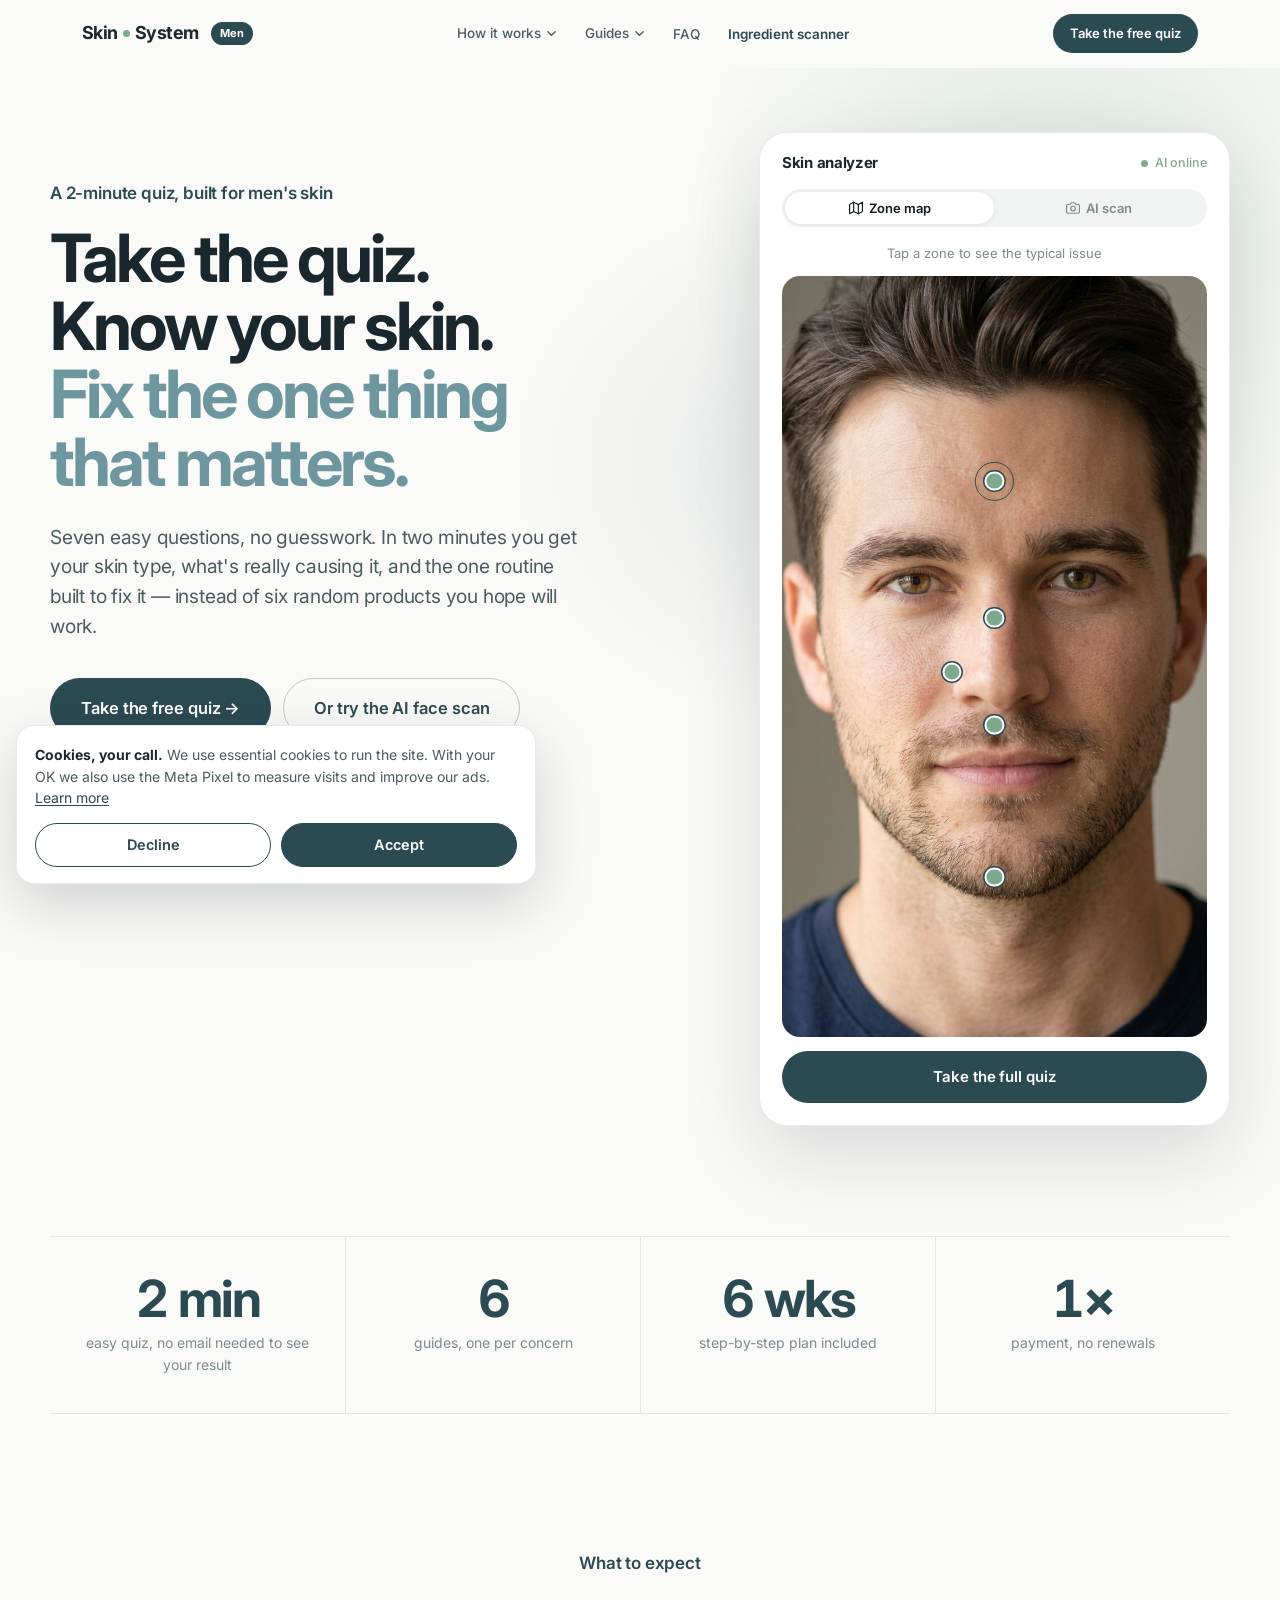
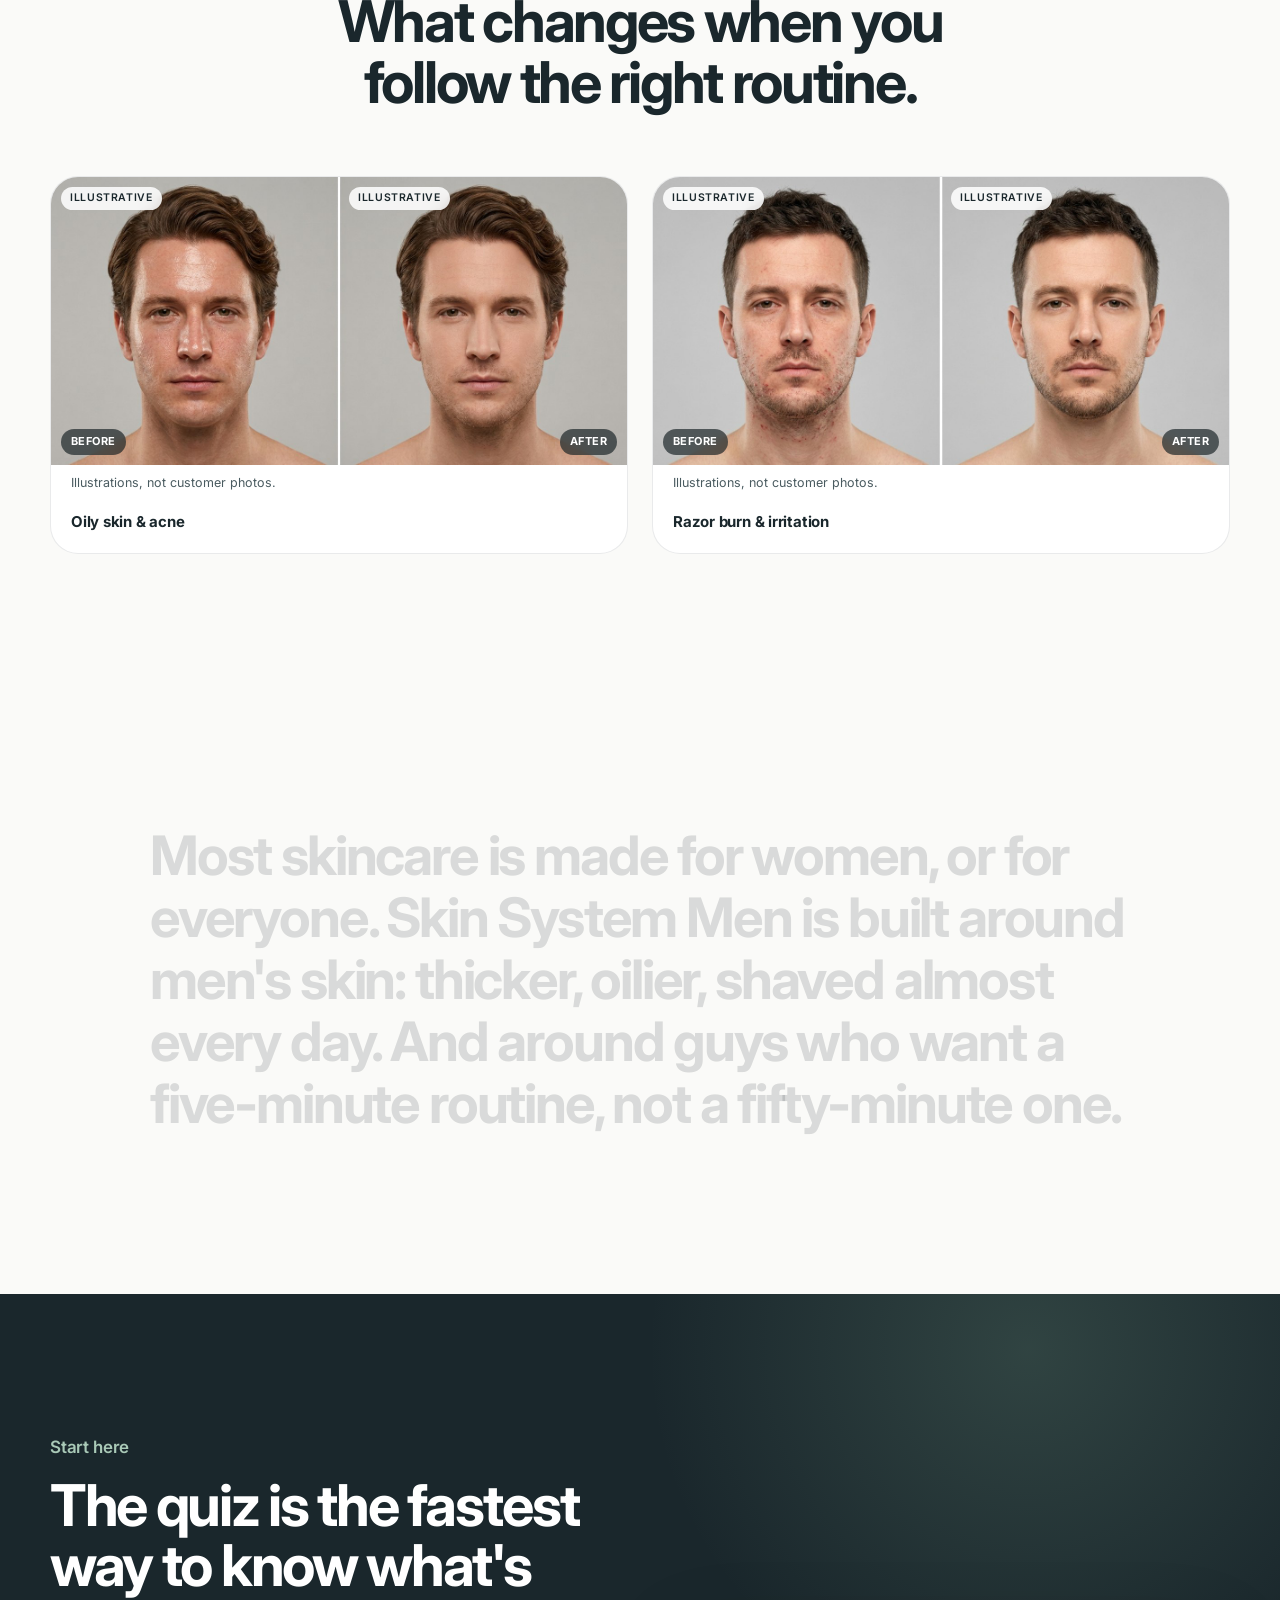
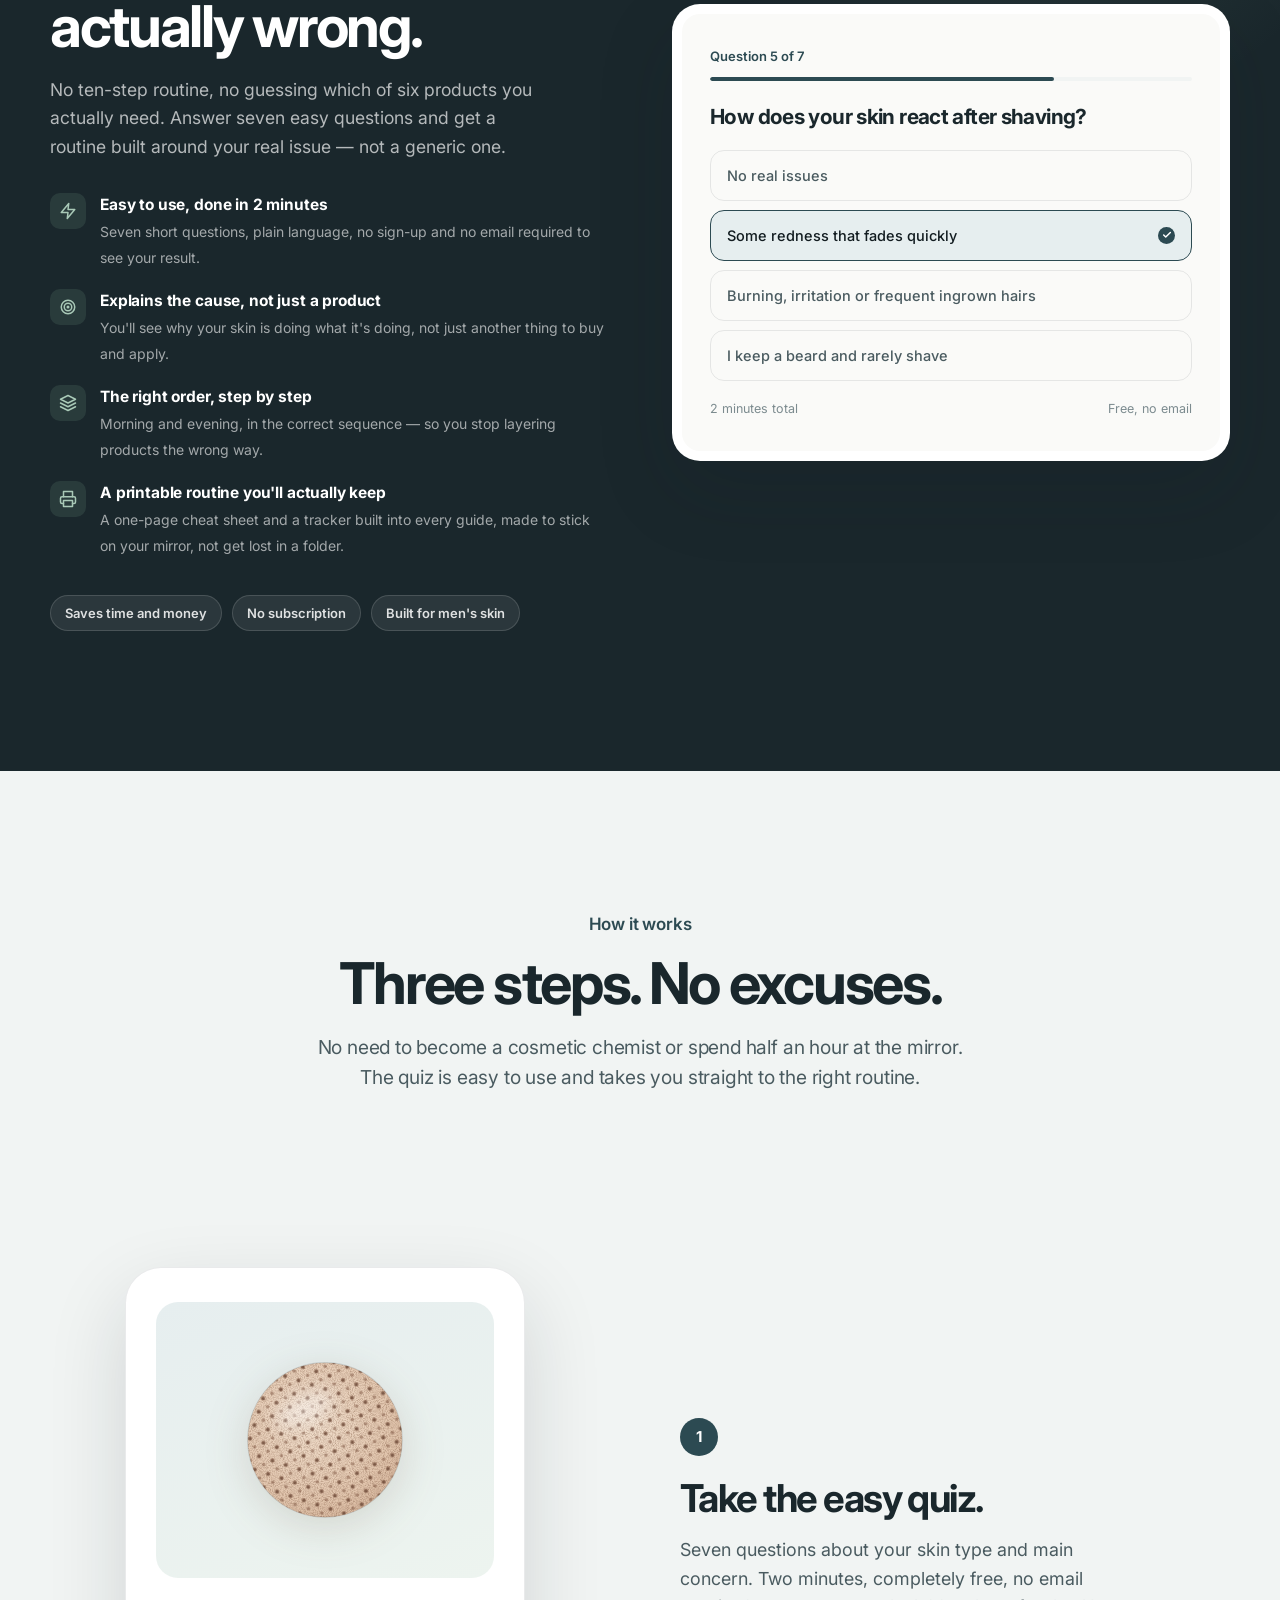
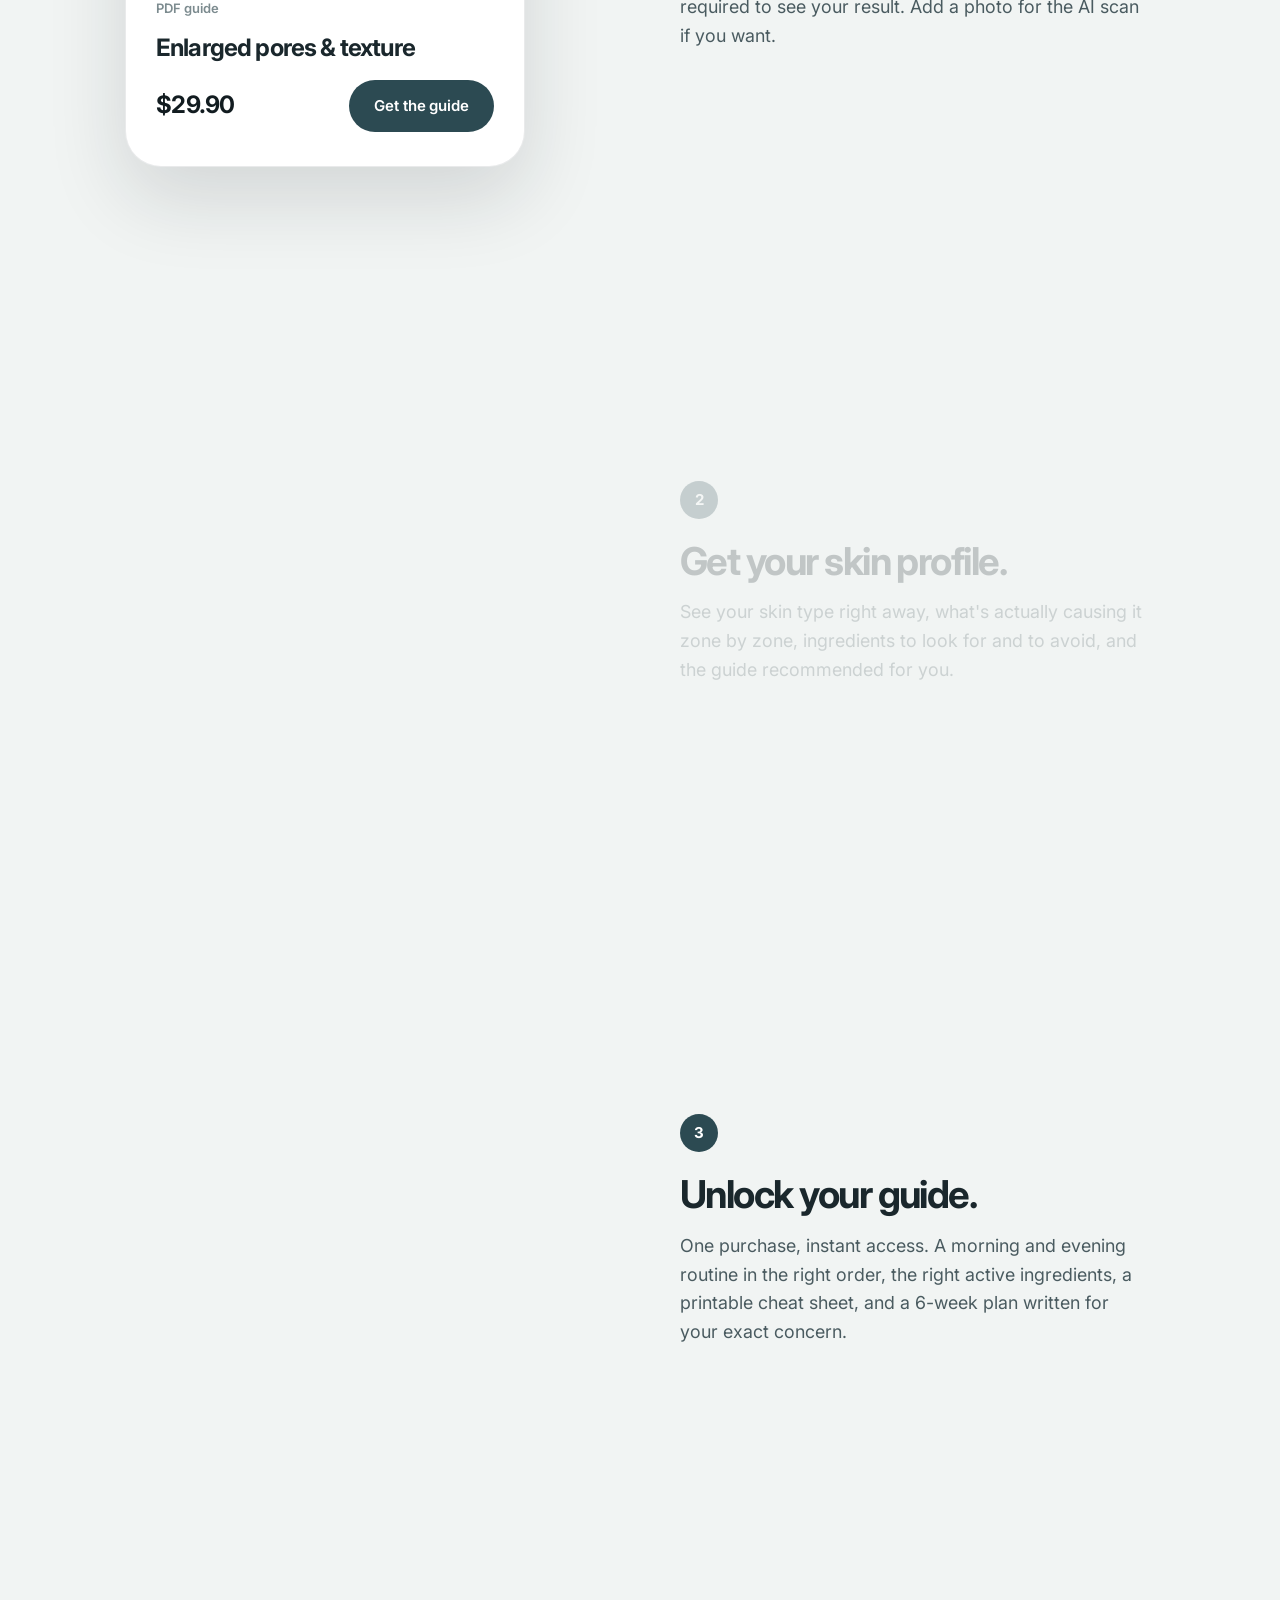
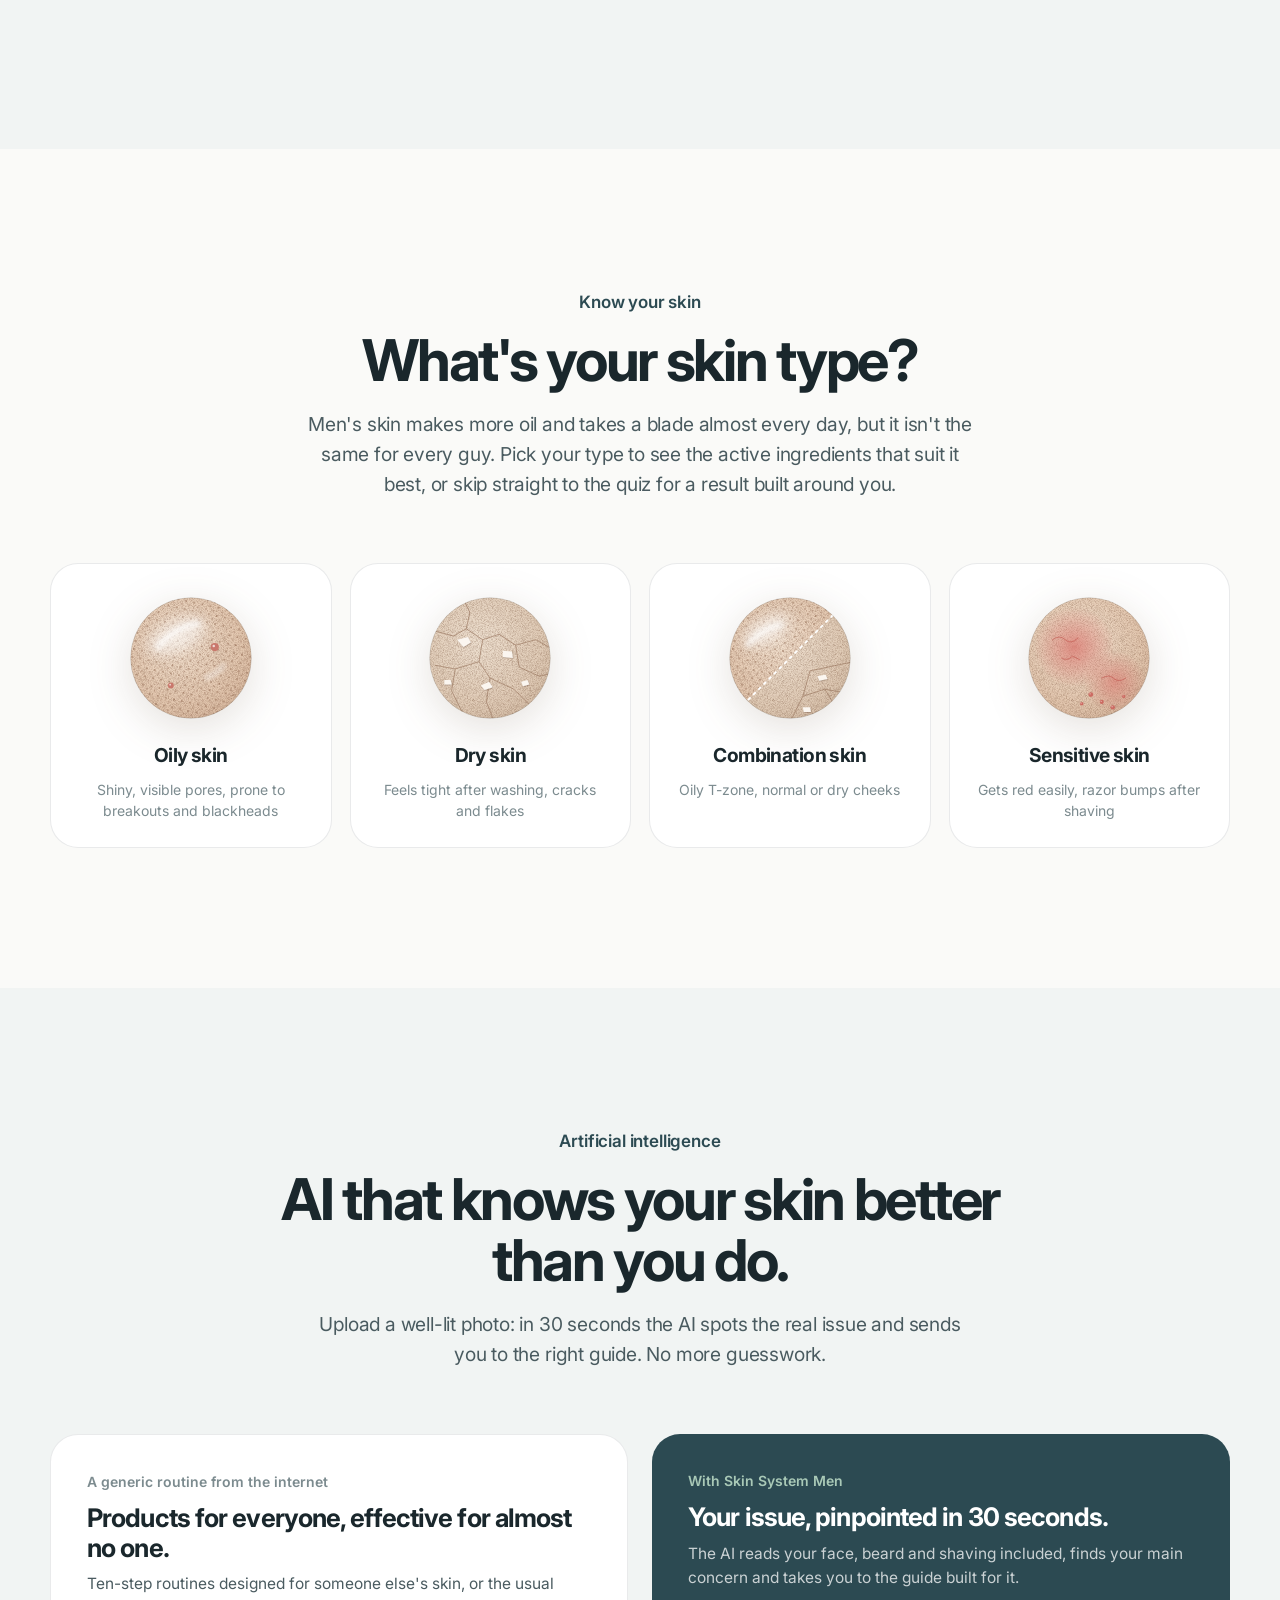
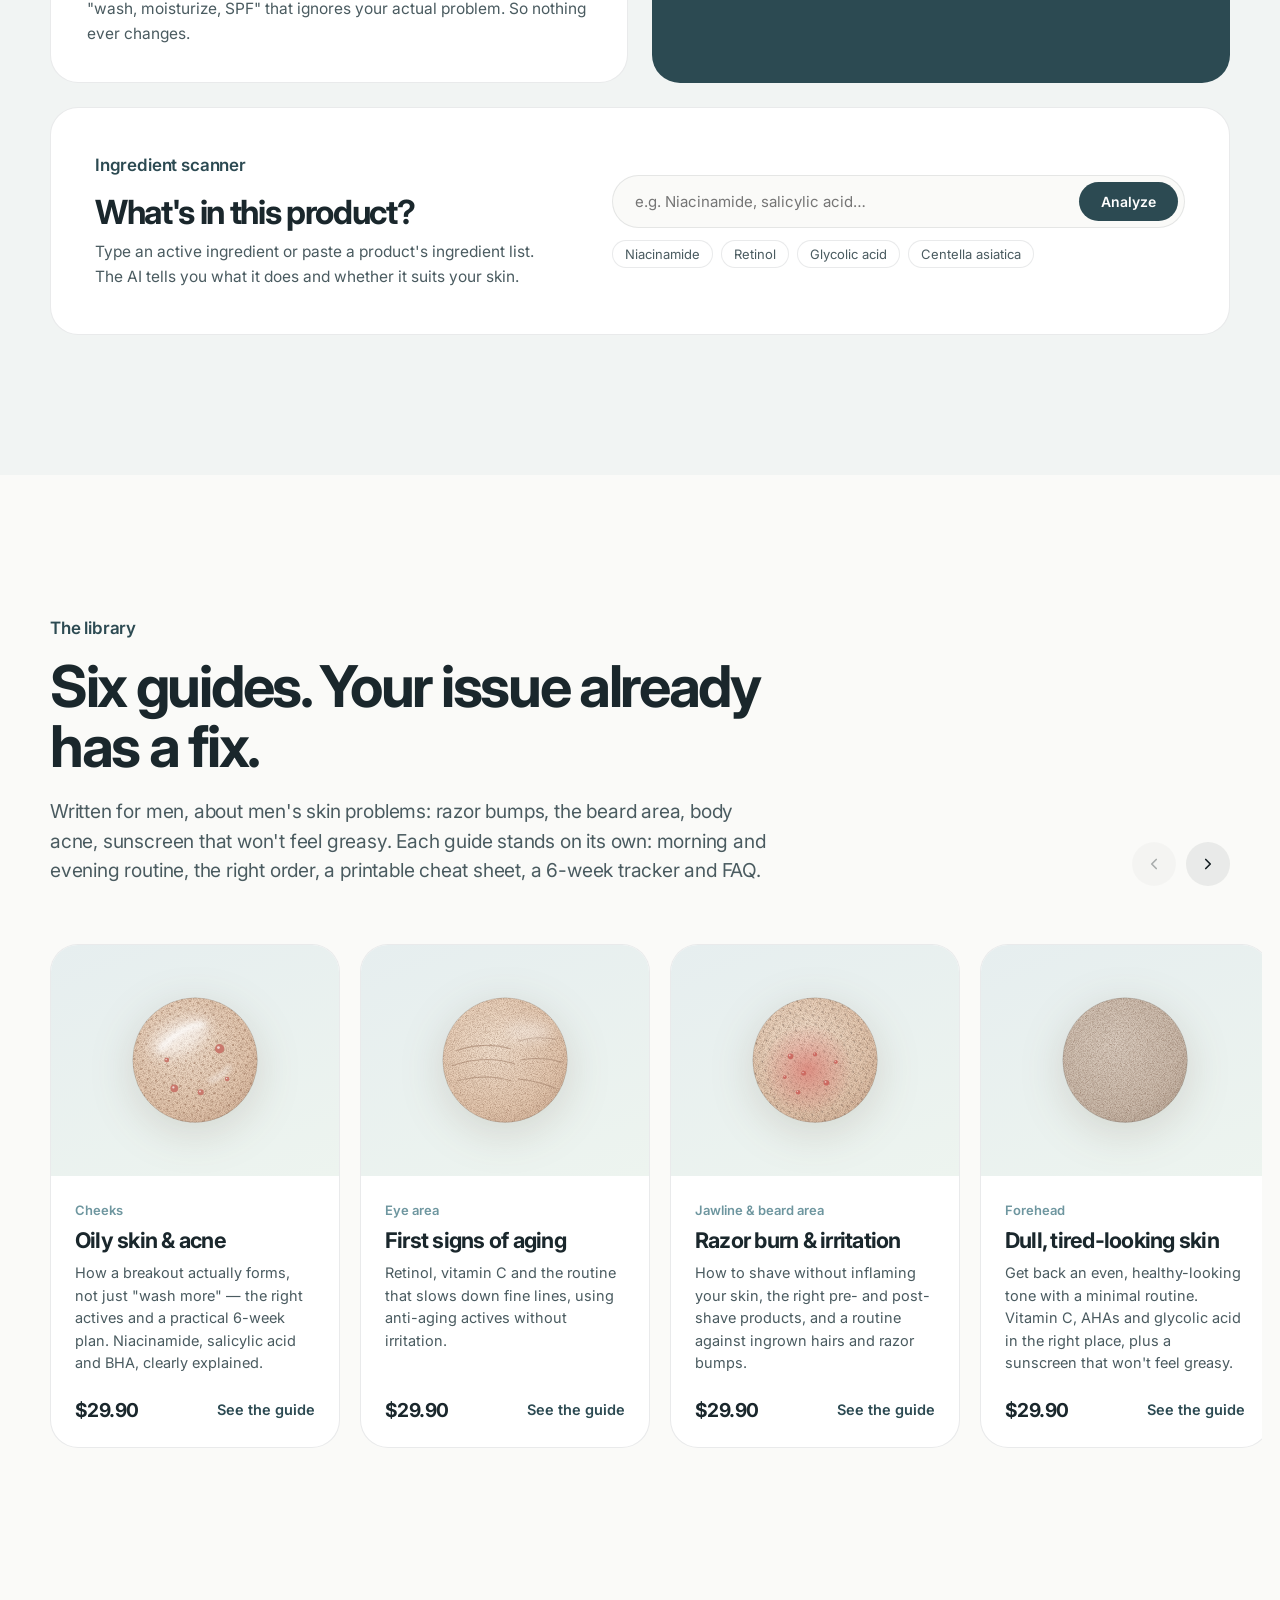
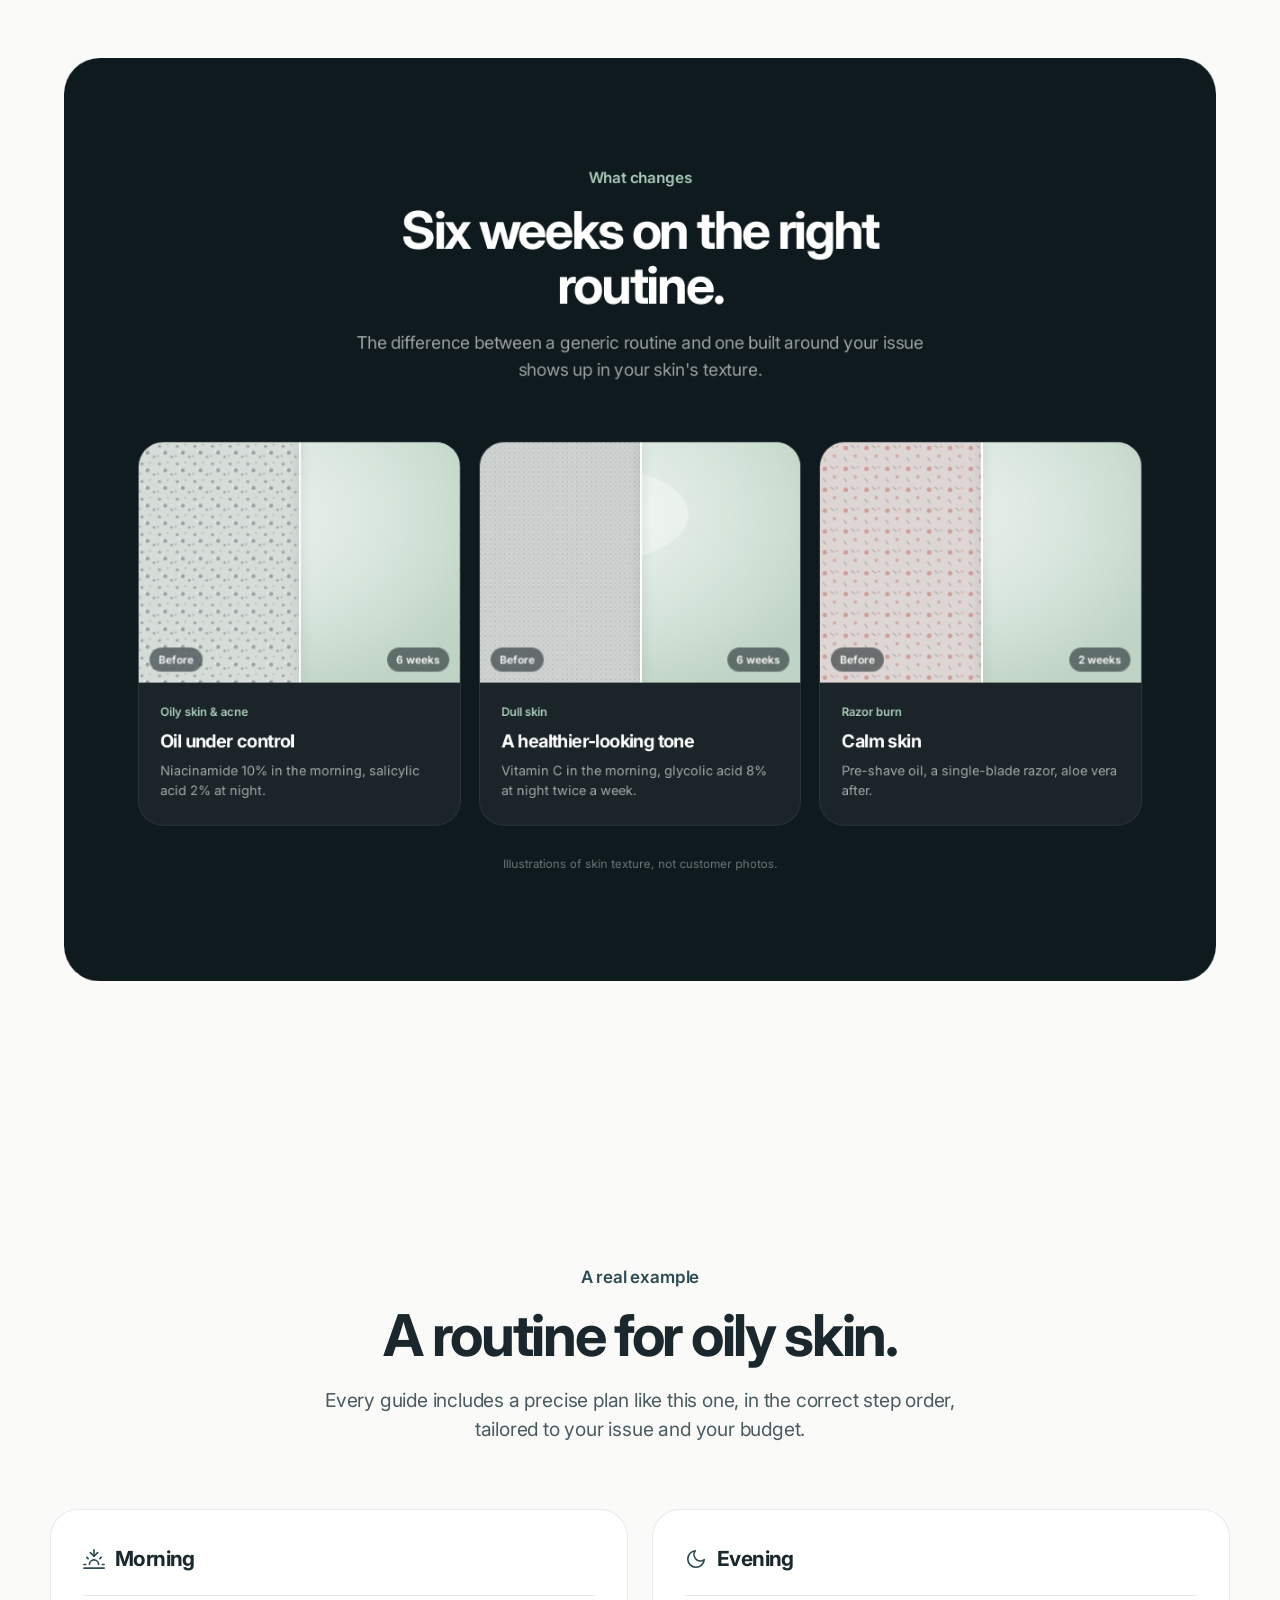
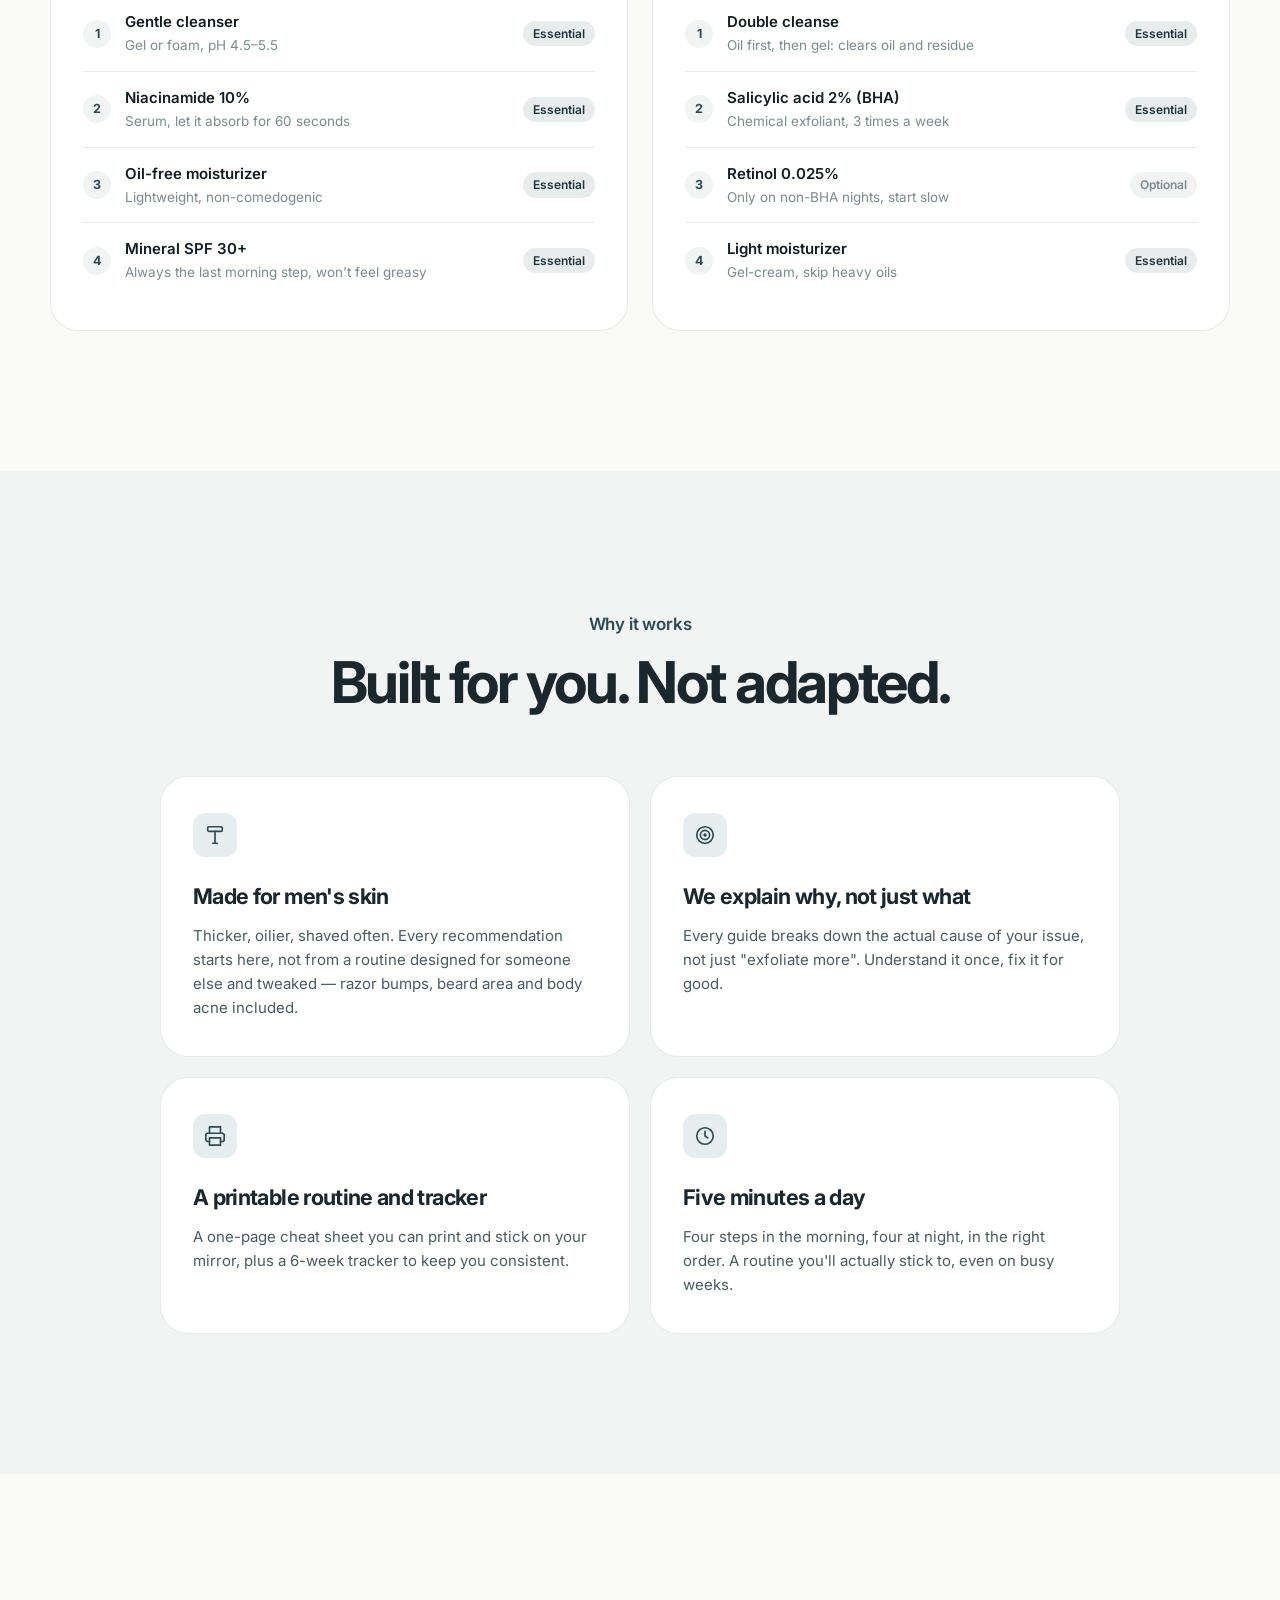
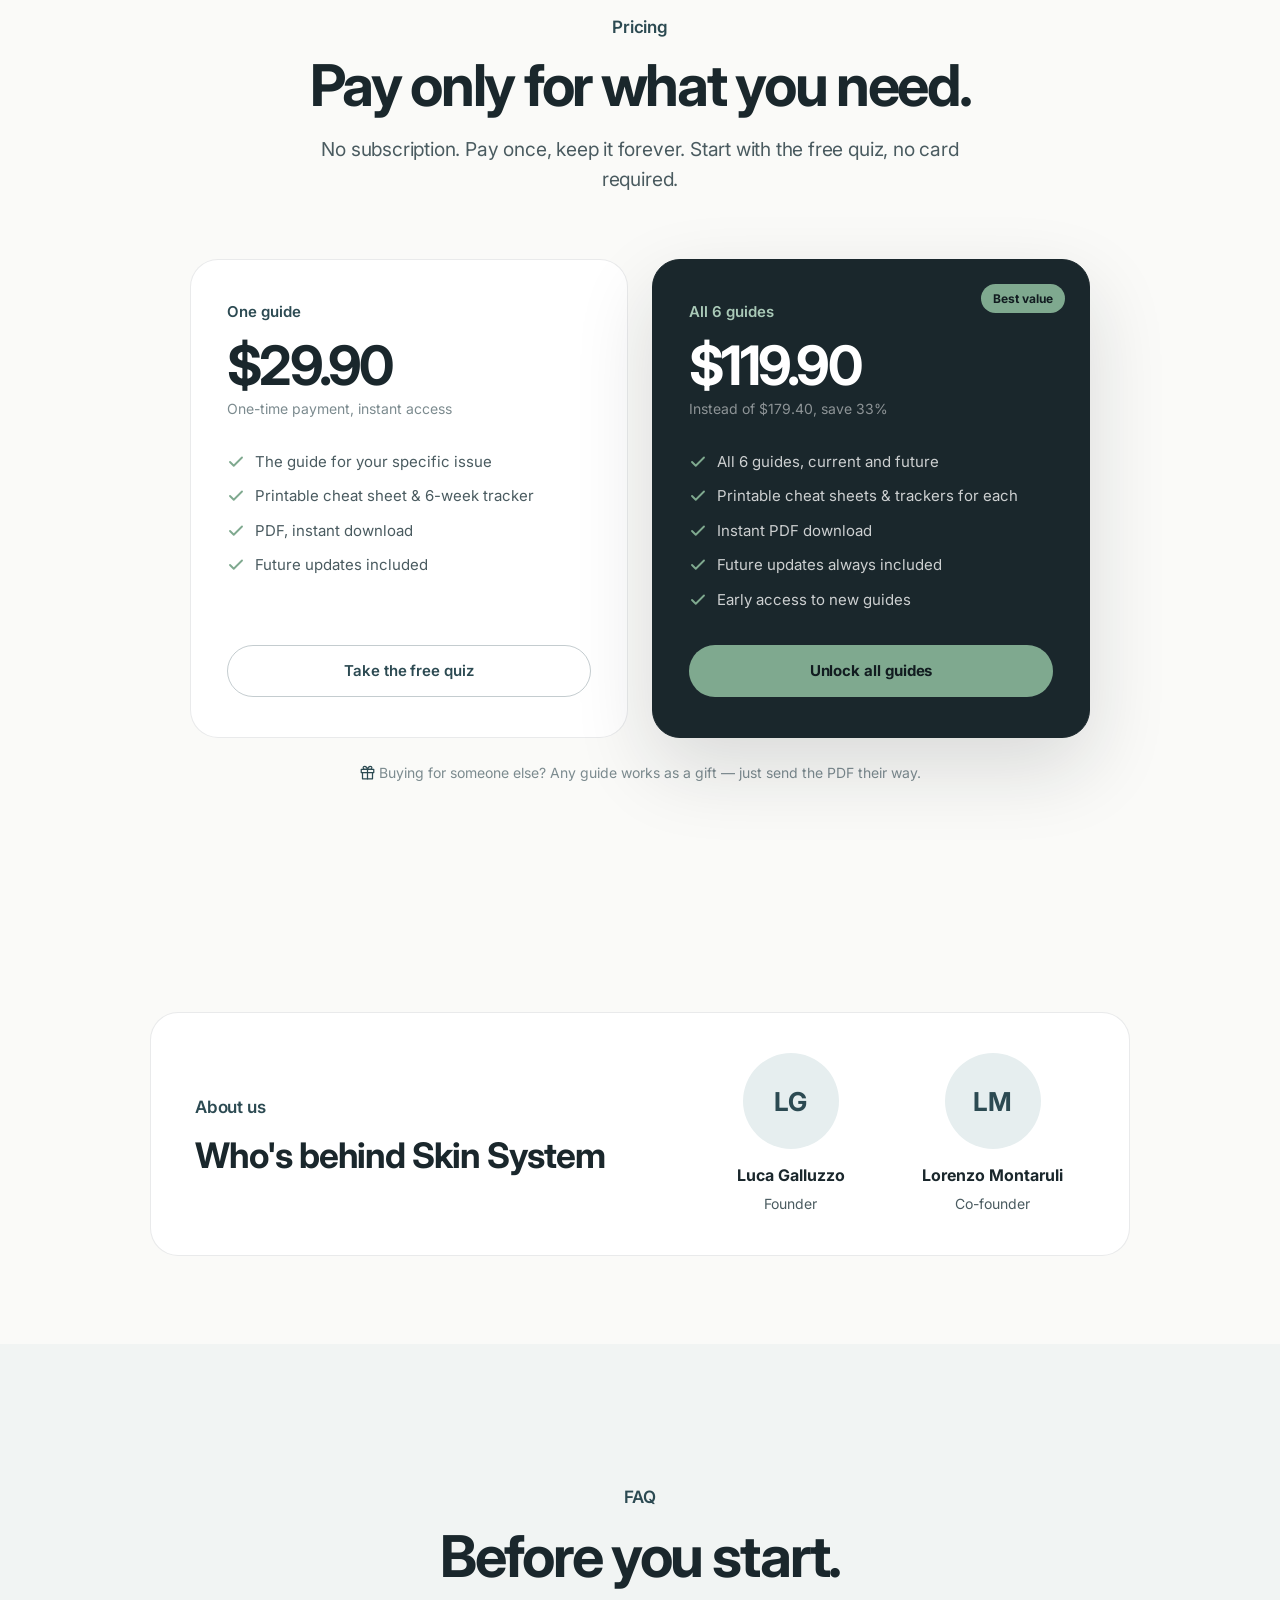
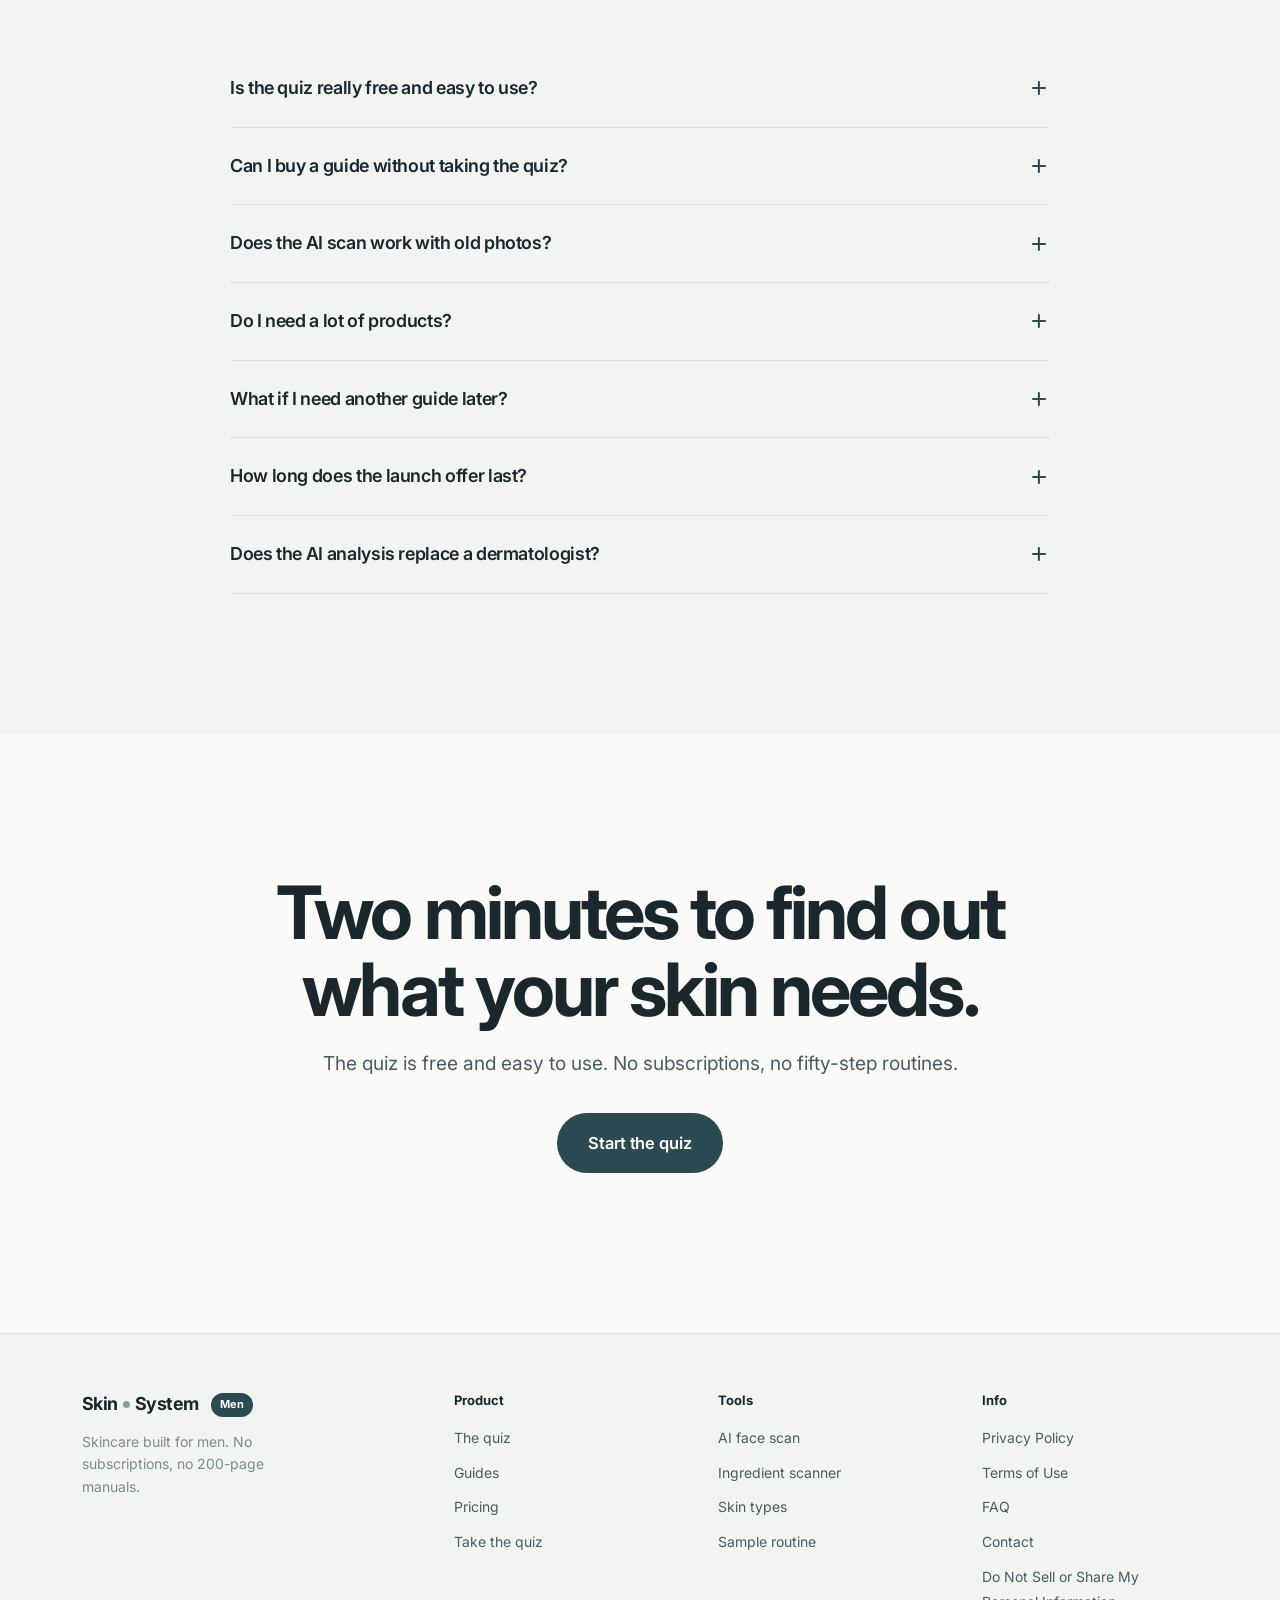
==== commit d784d04b: "Remove email capture card after quiz and AI face scan" ====
--- a/index.html
+++ b/index.html
@@ -1402,7 +1402,6 @@
                 <div class="scan-result-zones" id="scanZones"></div>
                 <div class="scan-recommendation" id="scanRecommendation" style="display:none;"></div>
                 <div class="ai-disclaimer">For guidance only. Not a substitute for a dermatologist.</div>
-                <div class="scan-email" id="scanEmail" hidden></div>
               </div>
               <button class="btn btn-primary scan-cta-btn" id="analyzeBtn" style="display:none;" disabled aria-describedby="photoConsentHint">Analyze with AI</button>
               <p class="photo-consent-hint" id="photoConsentHint">Tick the box above to enable the analysis.</p>
@@ -2336,7 +2335,6 @@
       scanZones.innerHTML = html;
 
       const guide = AI_GUIDES[parsed.guide_key] || AI_GUIDES.maintenance;
-      if (window.SSMEmailCard) window.SSMEmailCard.render(document.getElementById('scanEmail'), { skinType: parsed.skin_type || '', guide: guide.name, source: 'ai_scan' });
       if (window.ssmTrackCustom) window.ssmTrackCustom('AIScanComplete', { recommended_guide: guide.name, skin_type: parsed.skin_type || '' });
       scanRecommendation.style.display = 'block';
       scanRecommendation.innerHTML = `
@@ -2655,7 +2653,6 @@
 })();
 </script>
 <script src="js/guides-data.js"></script>
-<script src="js/email-capture.js"></script>
 <script src="js/site.js" defer></script>
 <script src="js/reviews.js" defer></script>
 <script src="guide-preview.js" defer></script>
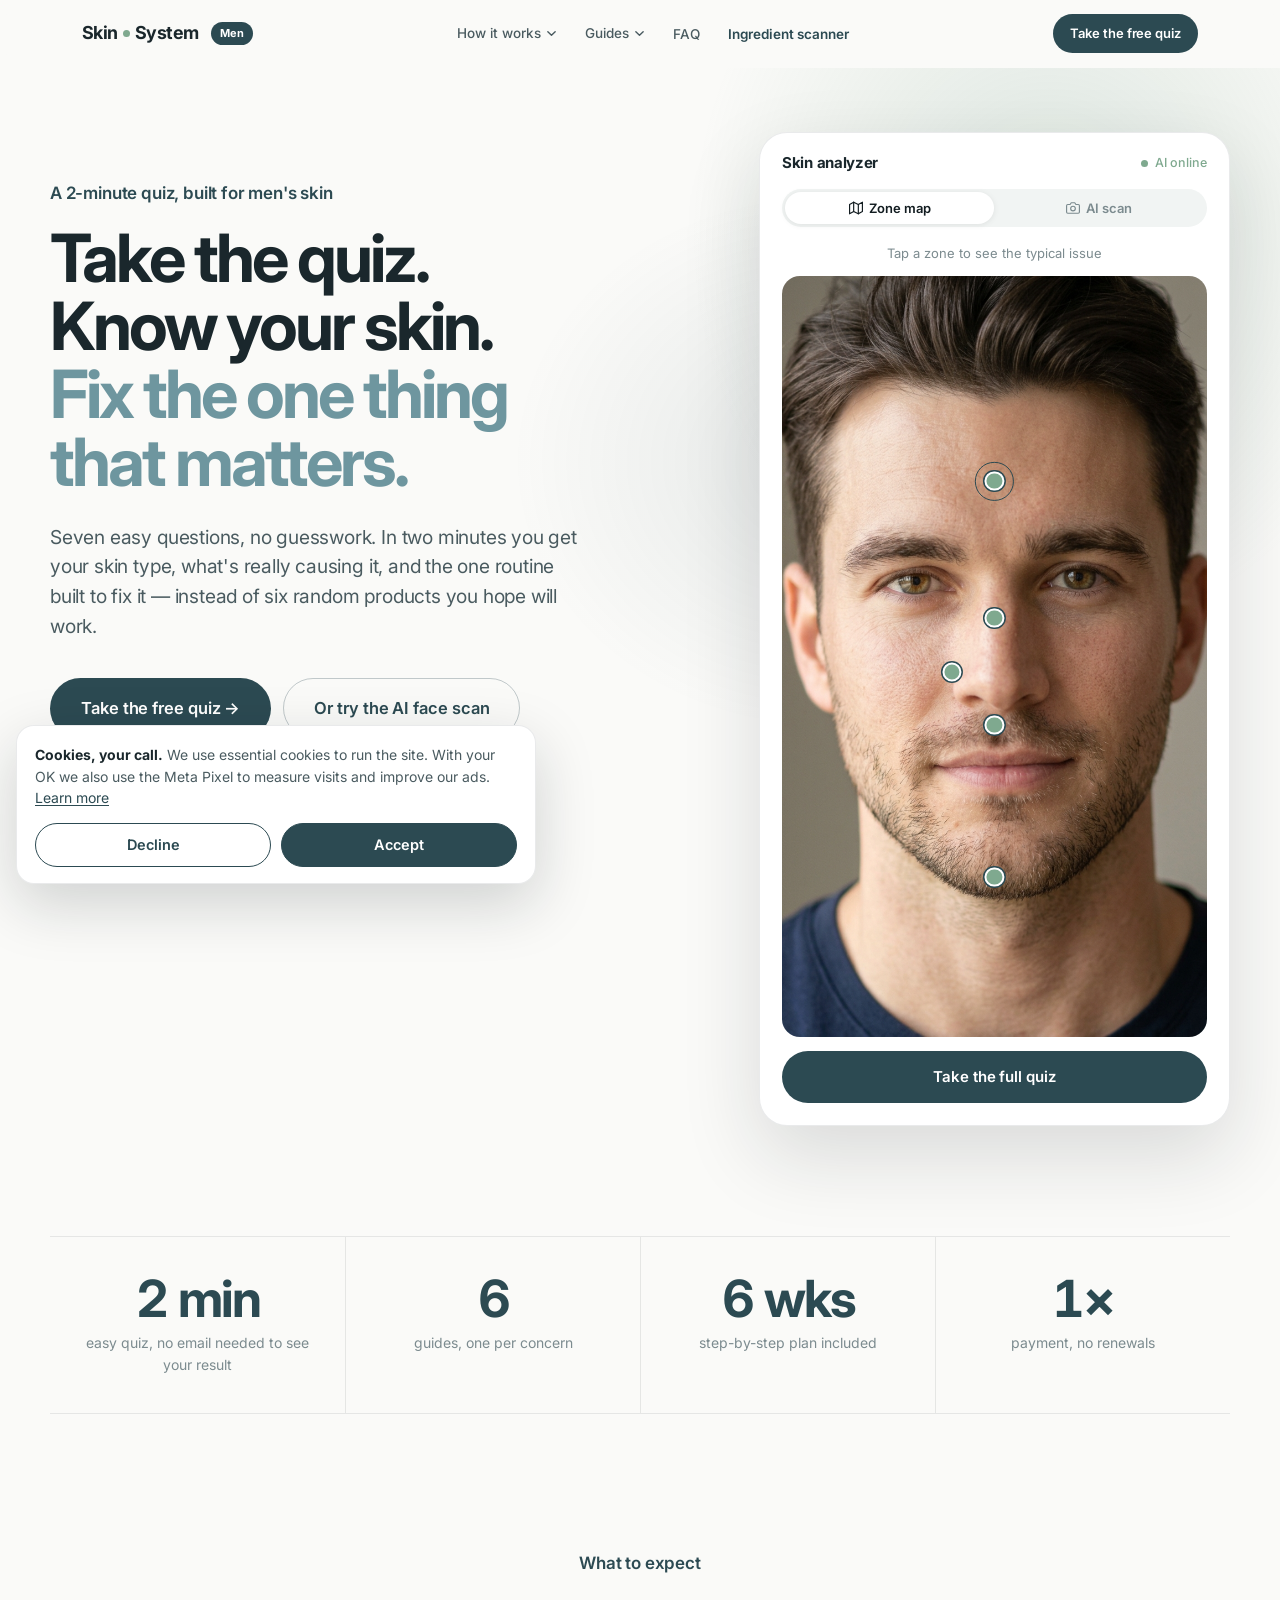
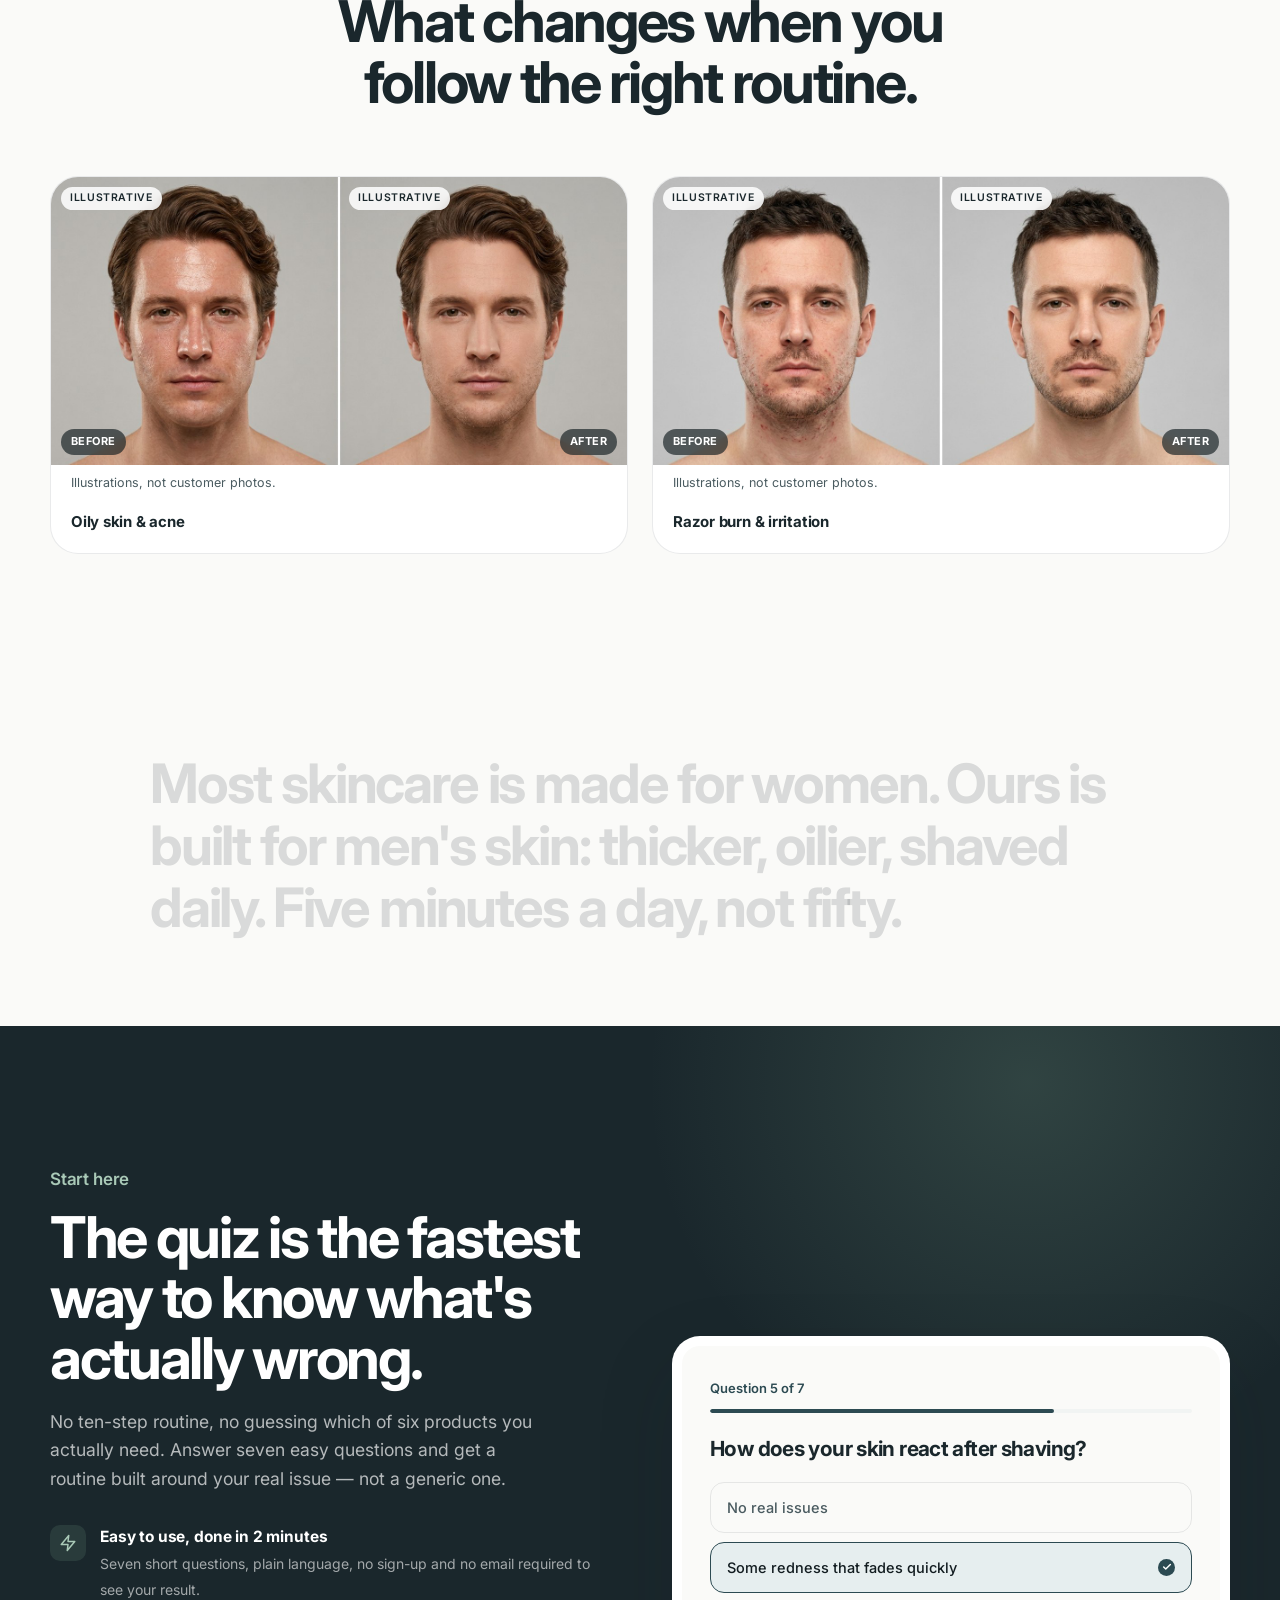
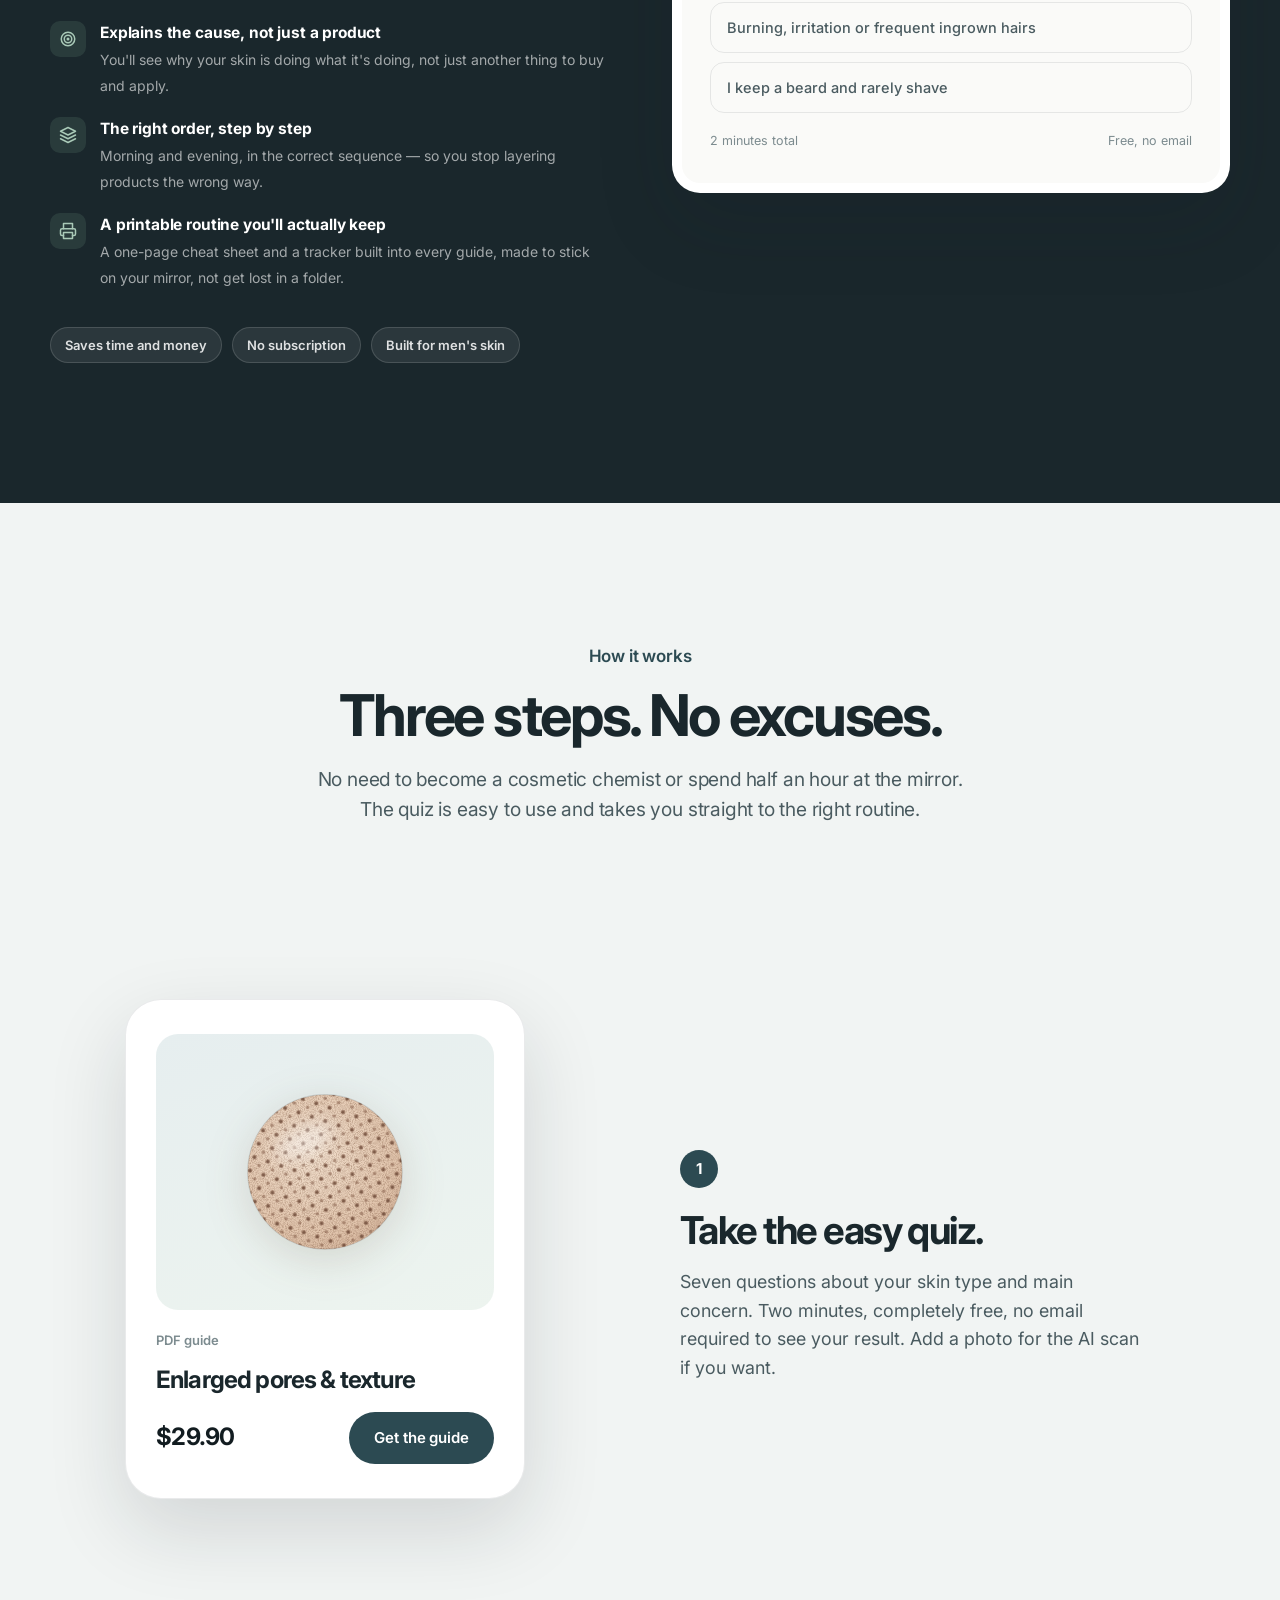
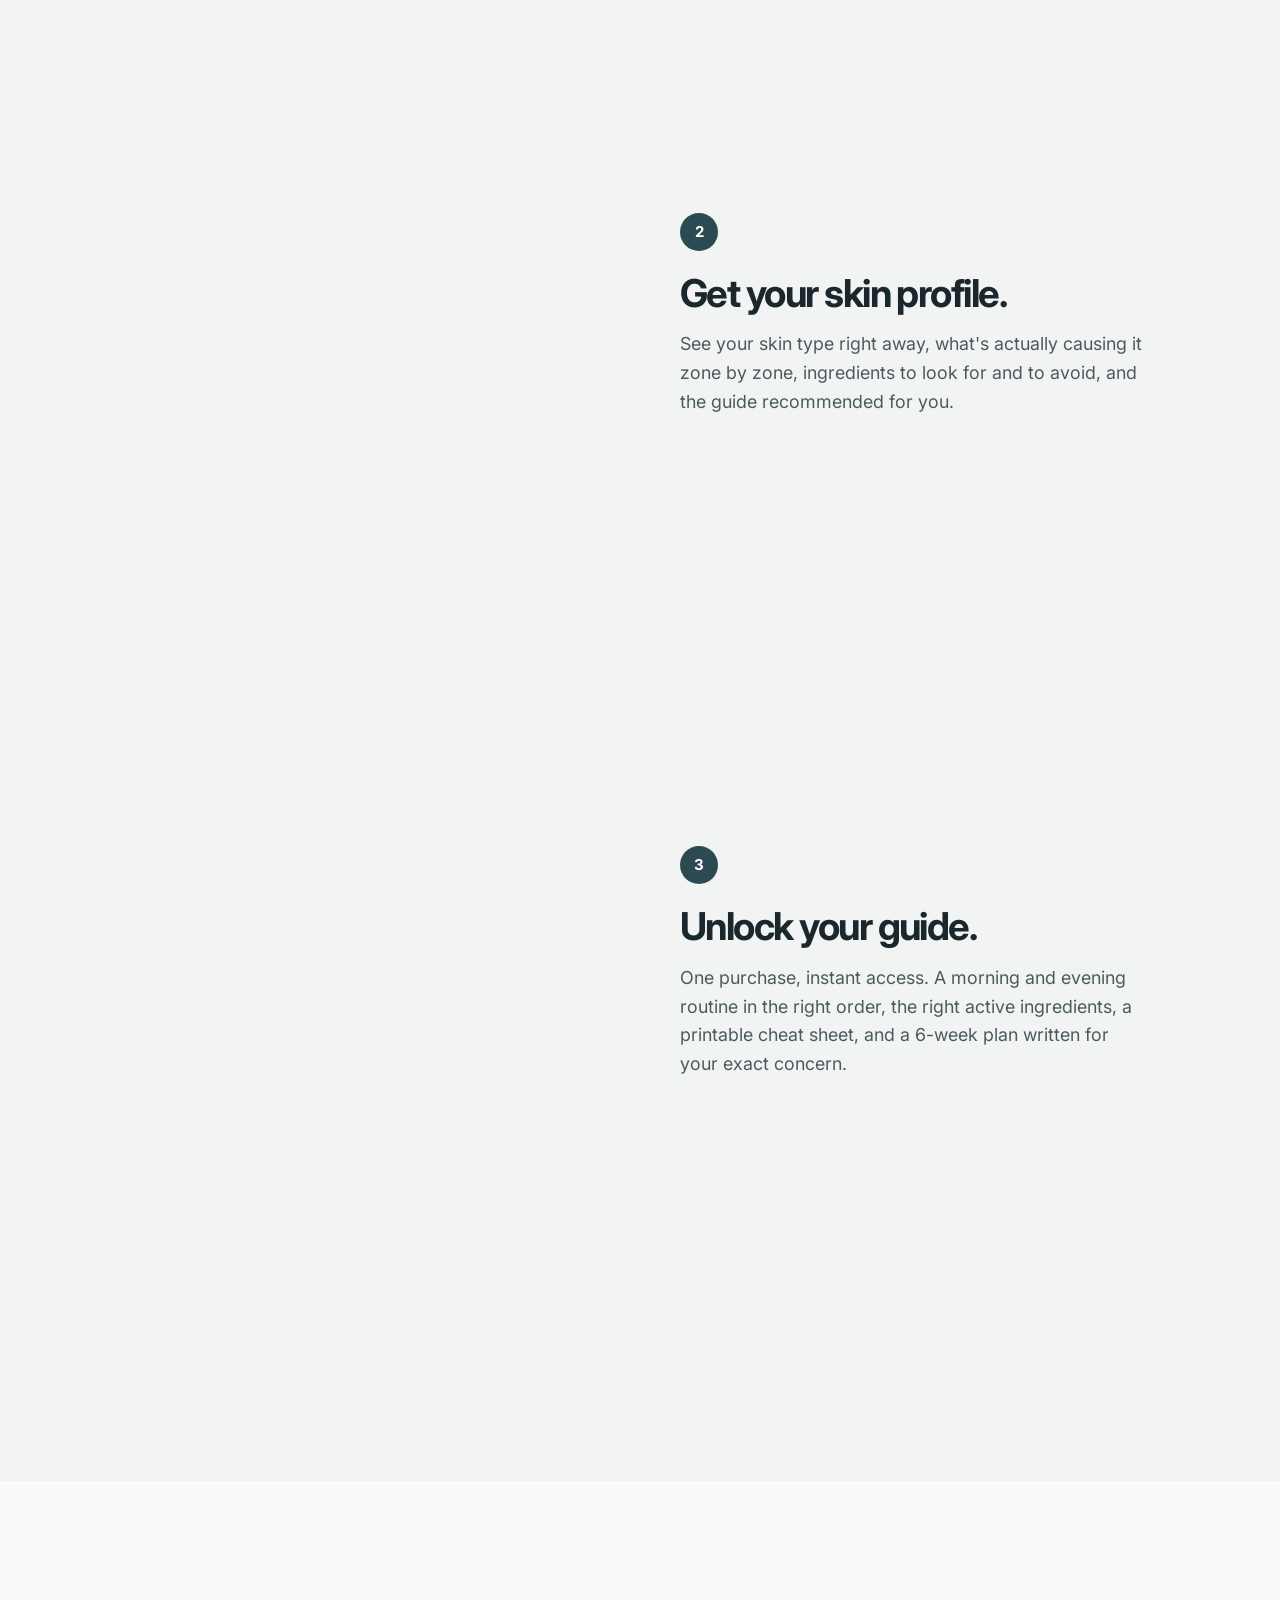
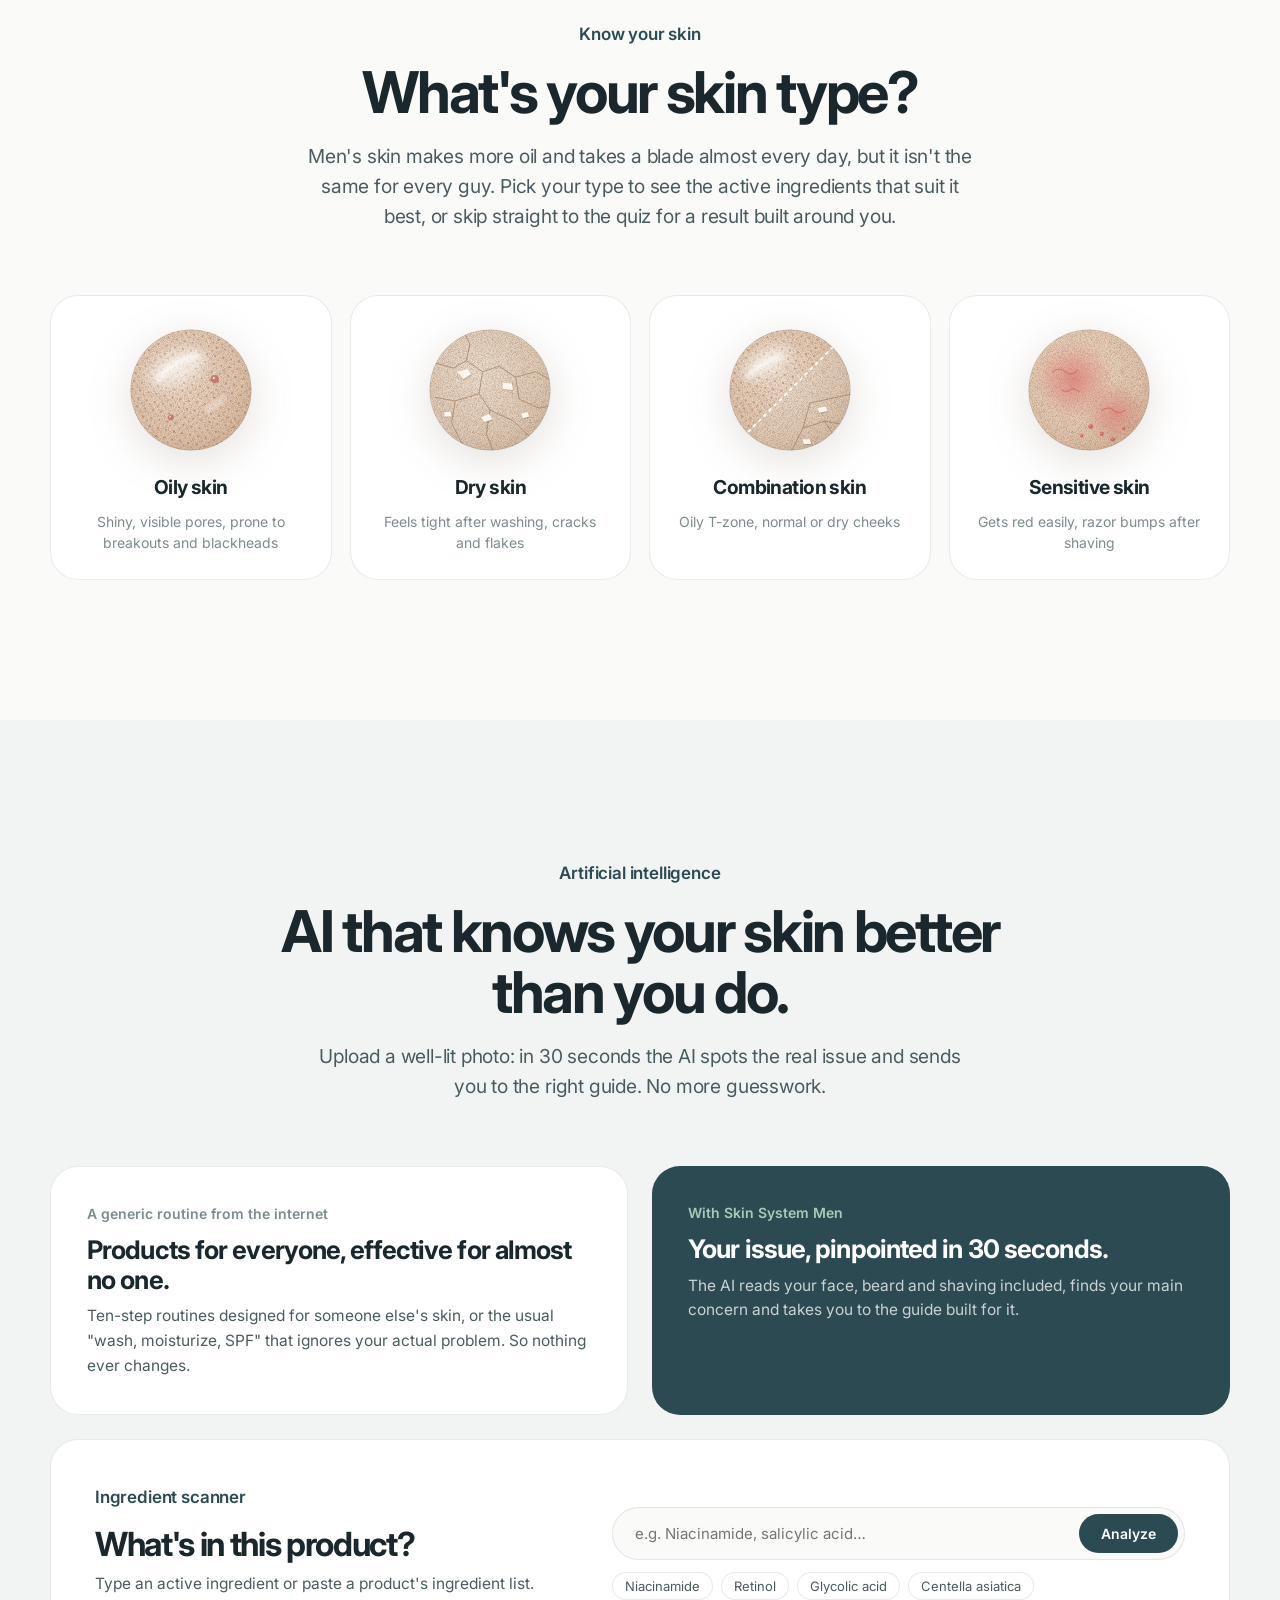
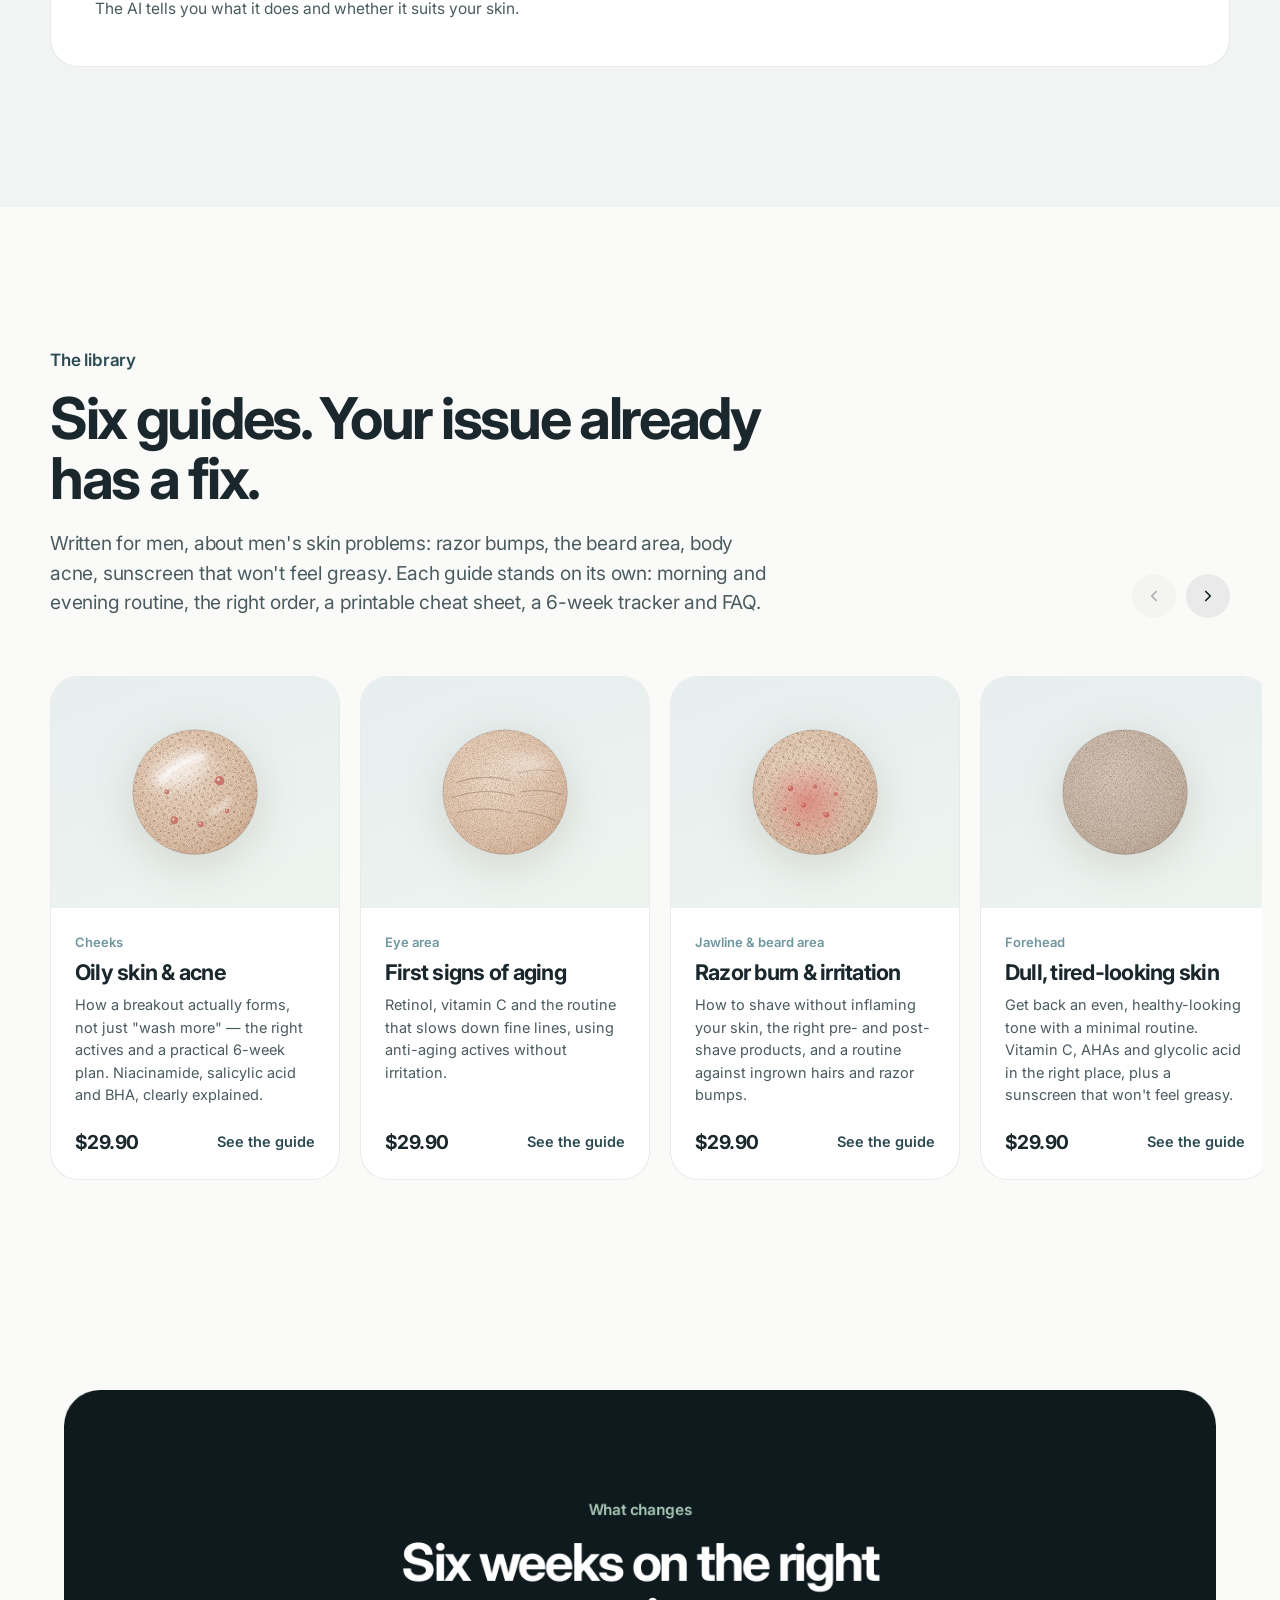
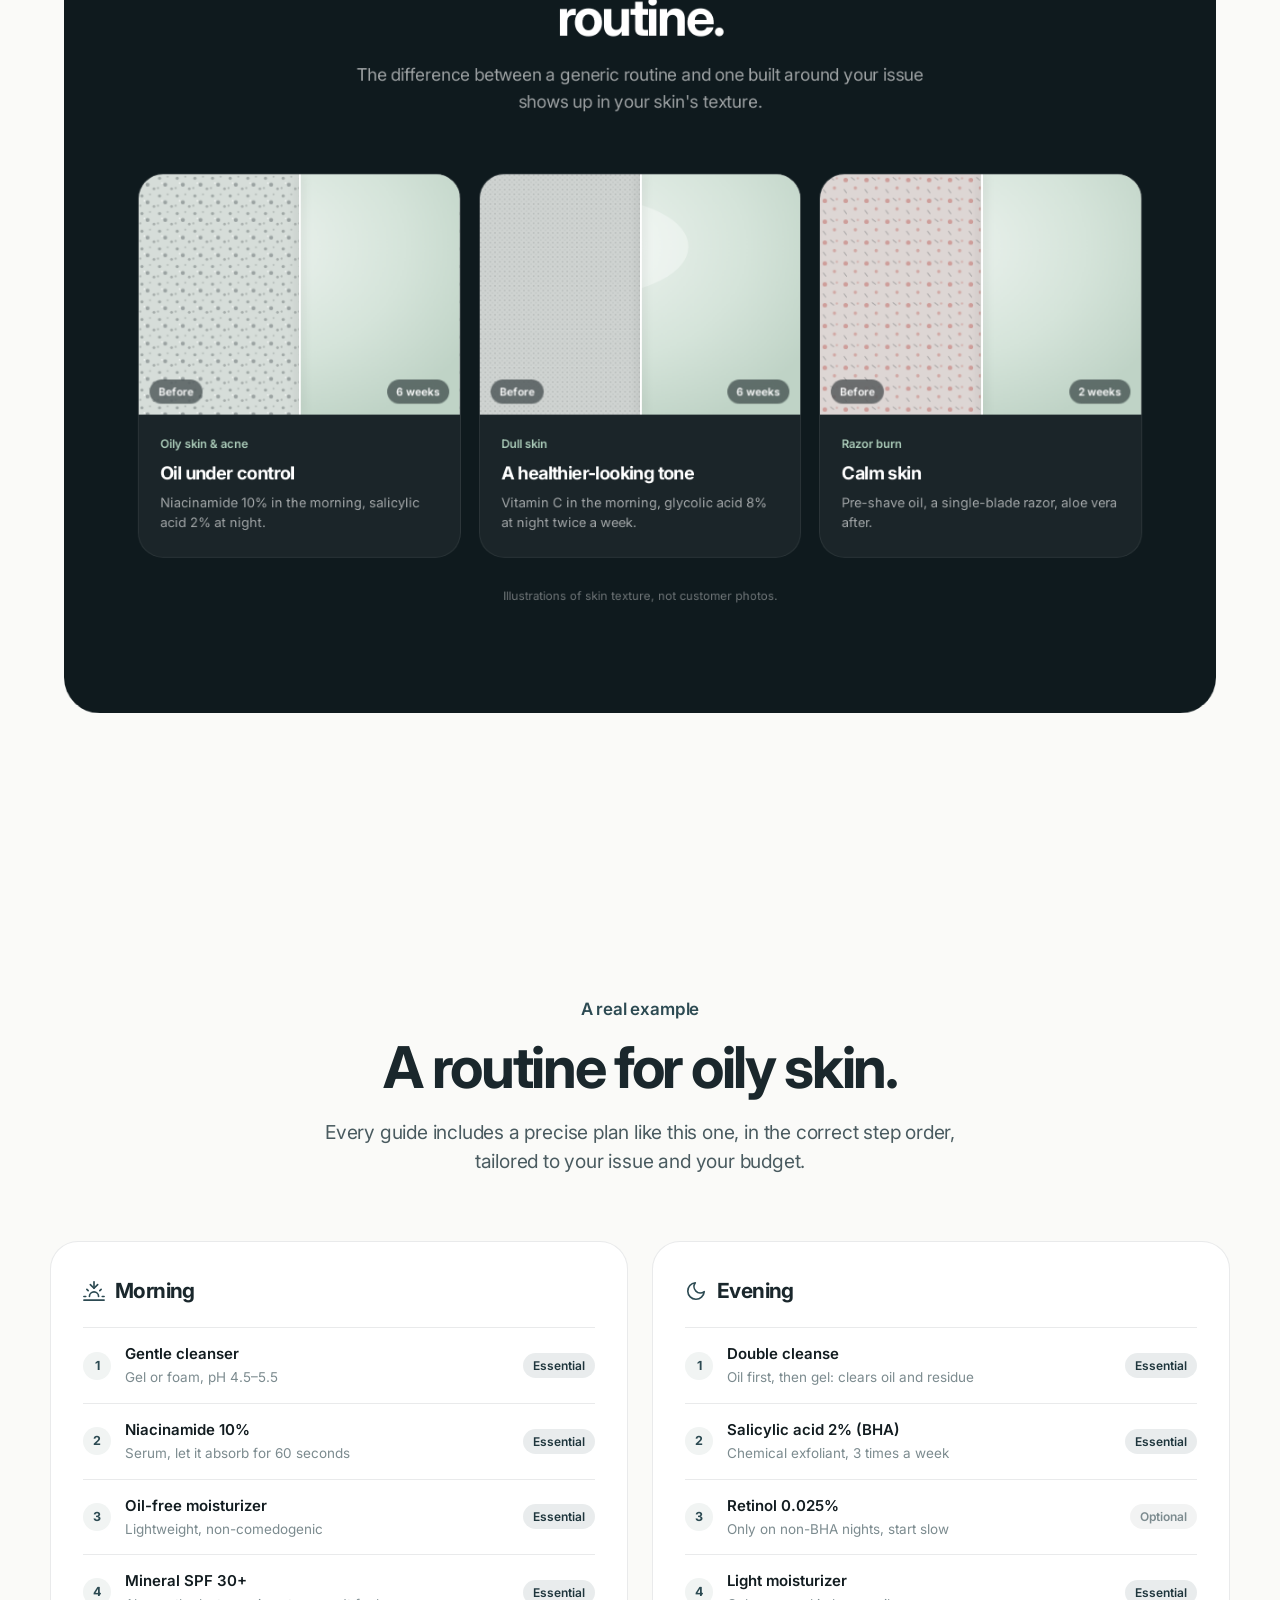
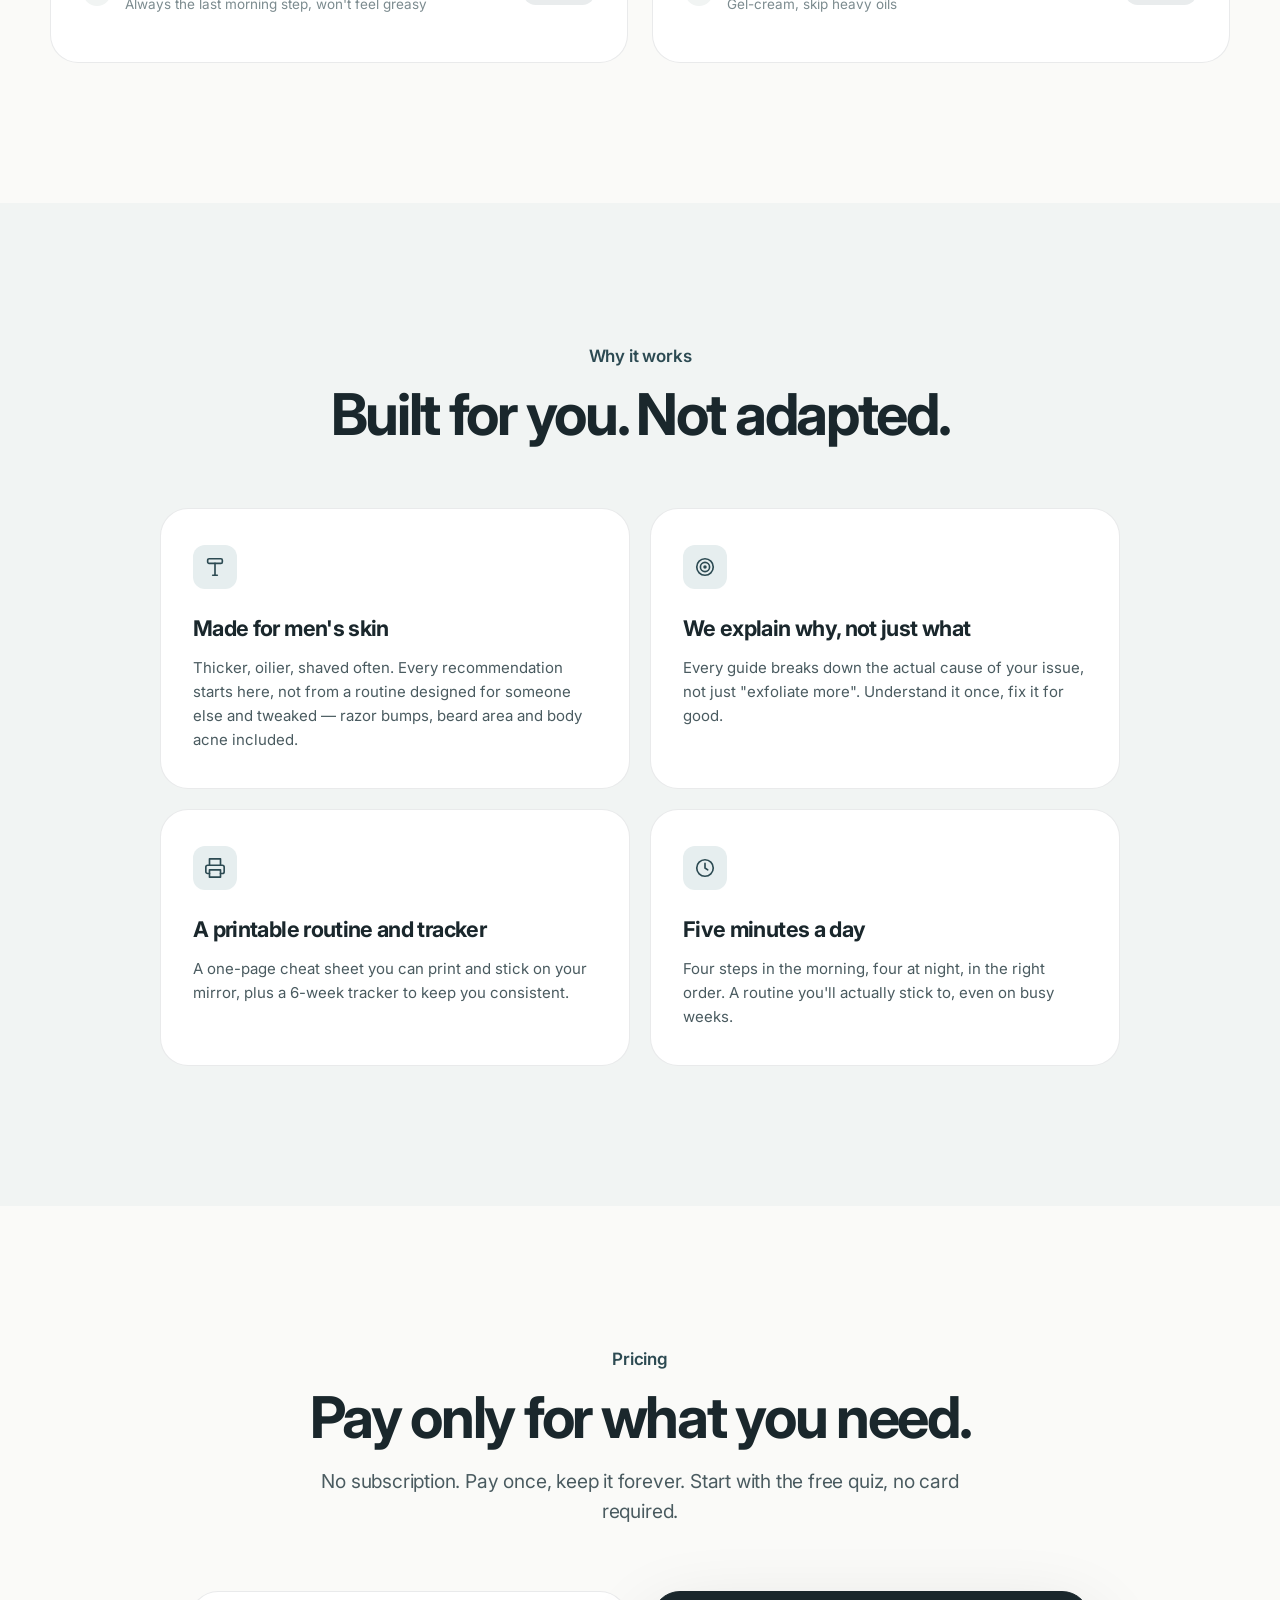
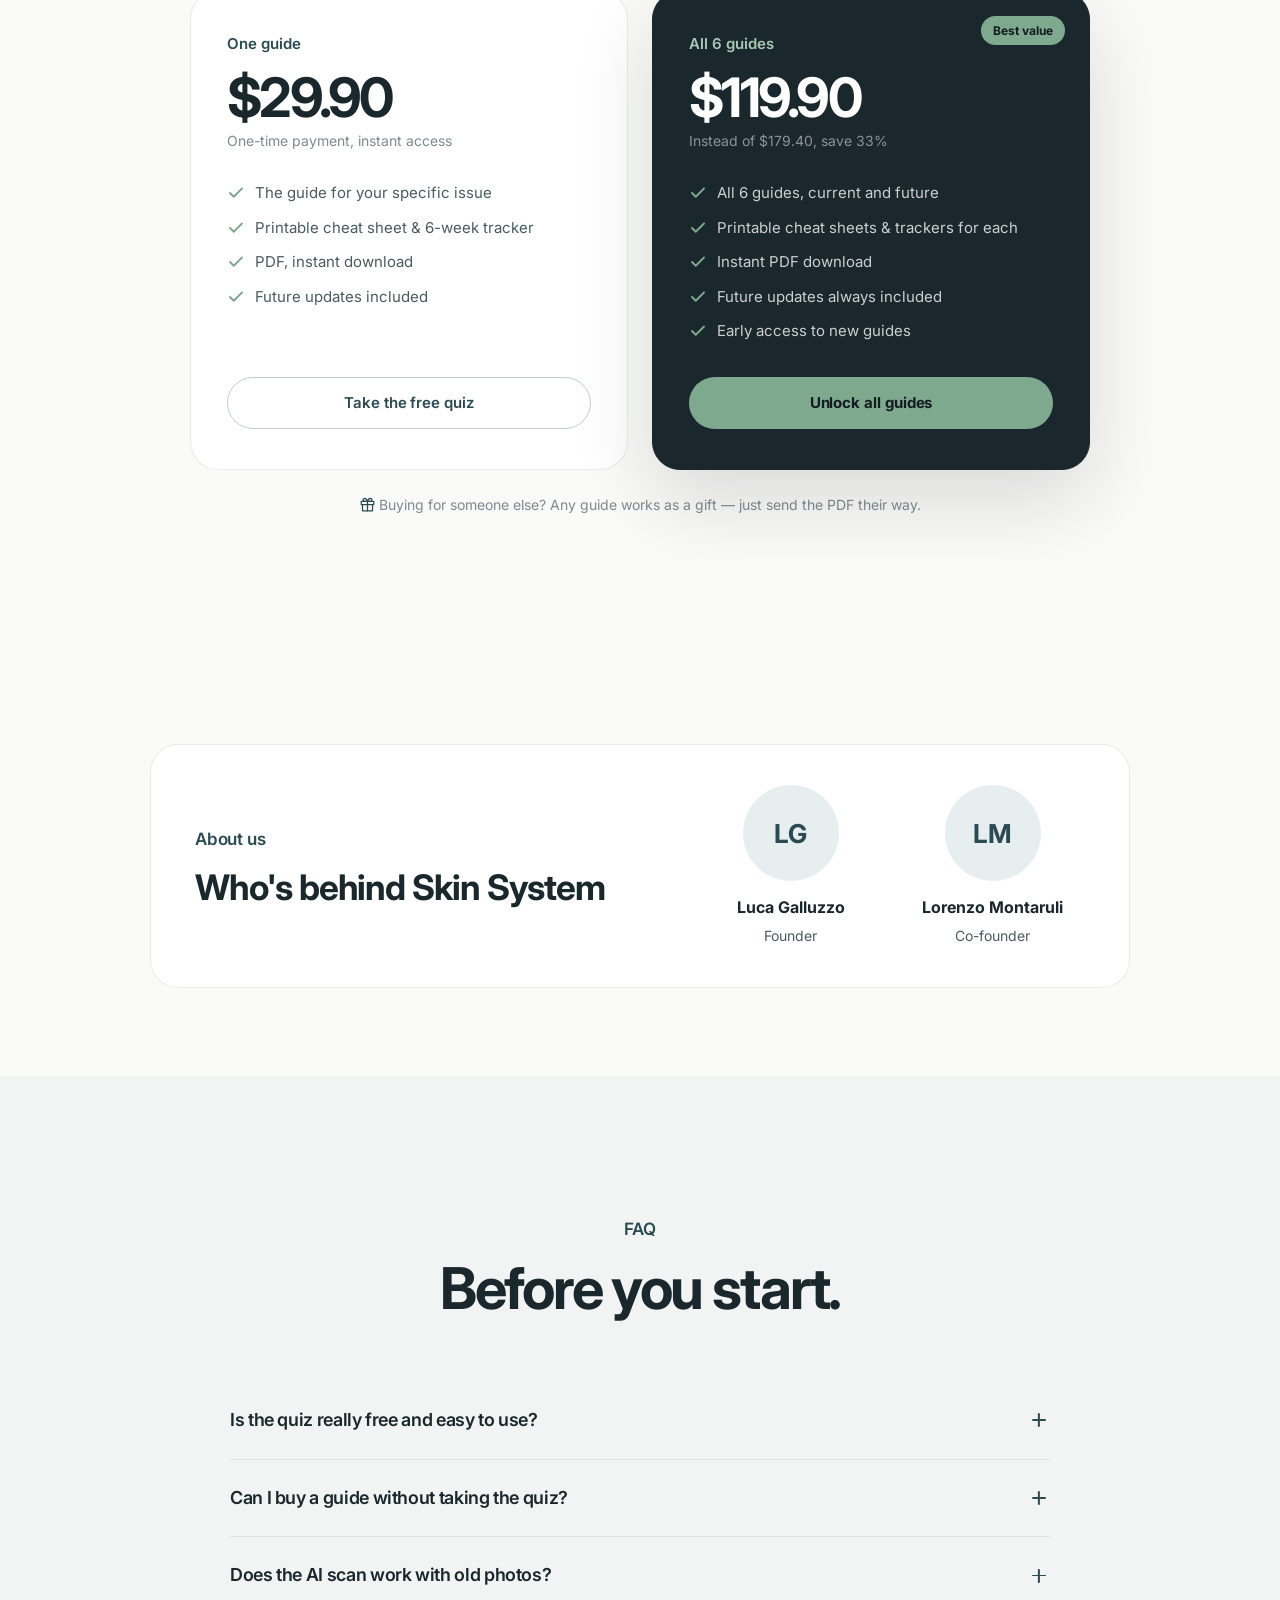
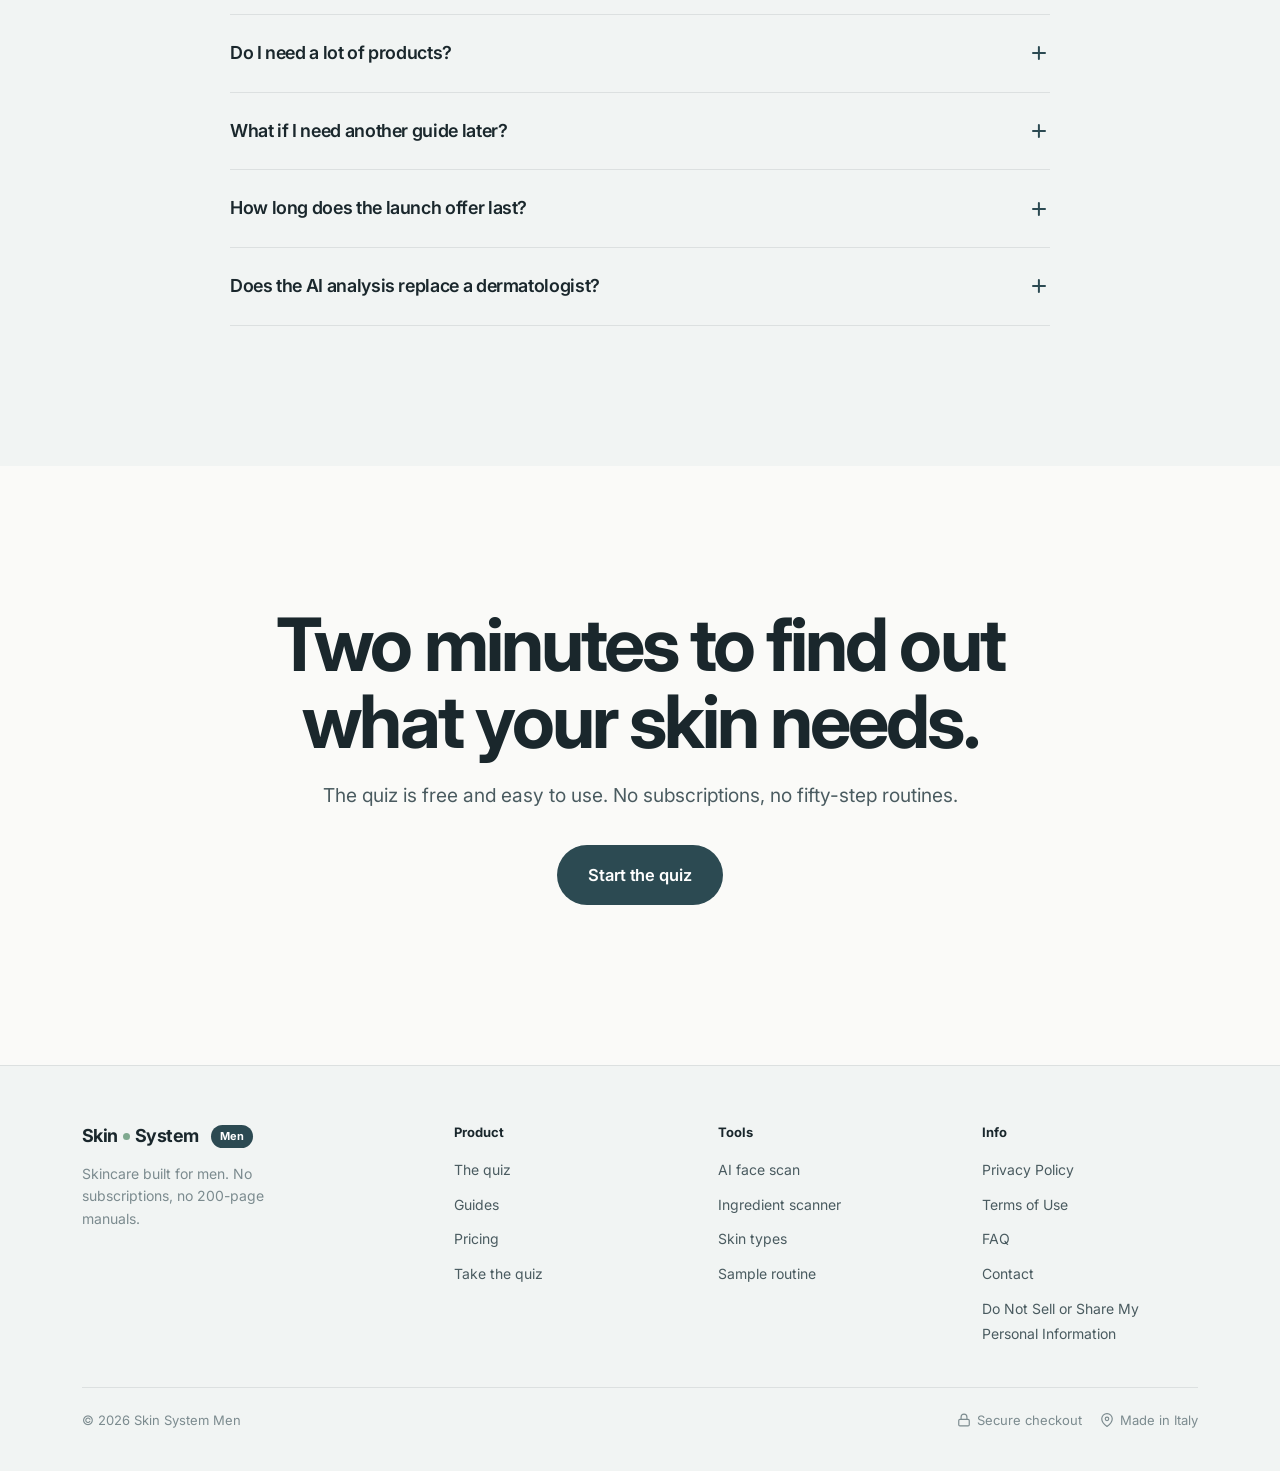
==== commit 55efe938: "Shorter manifesto, less empty space" ====
--- a/index.html
+++ b/index.html
@@ -622,7 +622,7 @@
 .stat-label { font-size: 14px; color: var(--muted); }
 
 /* ── Manifesto: words light up as you scroll ── */
-.manifesto { padding: 160px 32px; }
+.manifesto { padding: 88px 32px; }
 .manifesto p {
   max-width: 980px; margin: 0 auto;
   font-size: clamp(1.9rem, 4.4vw, 3.4rem);
@@ -1128,7 +1128,7 @@
   .guides-head { flex-direction: column; align-items: flex-start; }
   .rail-nav { display: none; }
   .guides-rail { padding-inline: 24px; margin: 0 -24px; scroll-padding-inline: 24px; }
-  .manifesto { padding: 110px 24px; }
+  .manifesto { padding: 64px 24px; }
 }
 @media (max-width: 640px) {
   .wrap { padding: 0 20px; }
@@ -1467,7 +1467,7 @@
 
 <!-- ══ MANIFESTO ══ -->
 <section class="manifesto" aria-label="Our idea">
-  <p id="manifestoText" data-accent="men's skin:">Most skincare is made for women, or for everyone. Skin System Men is built around men's skin: thicker, oilier, shaved almost every day. And around guys who want a five-minute routine, not a fifty-minute one.</p>
+  <p id="manifestoText" data-accent="men's skin:">Most skincare is made for women. Ours is built for men's skin: thicker, oilier, shaved daily. Five minutes a day, not fifty.</p>
 </section>
 
 <!-- ══ QUIZ SPOTLIGHT ══ -->
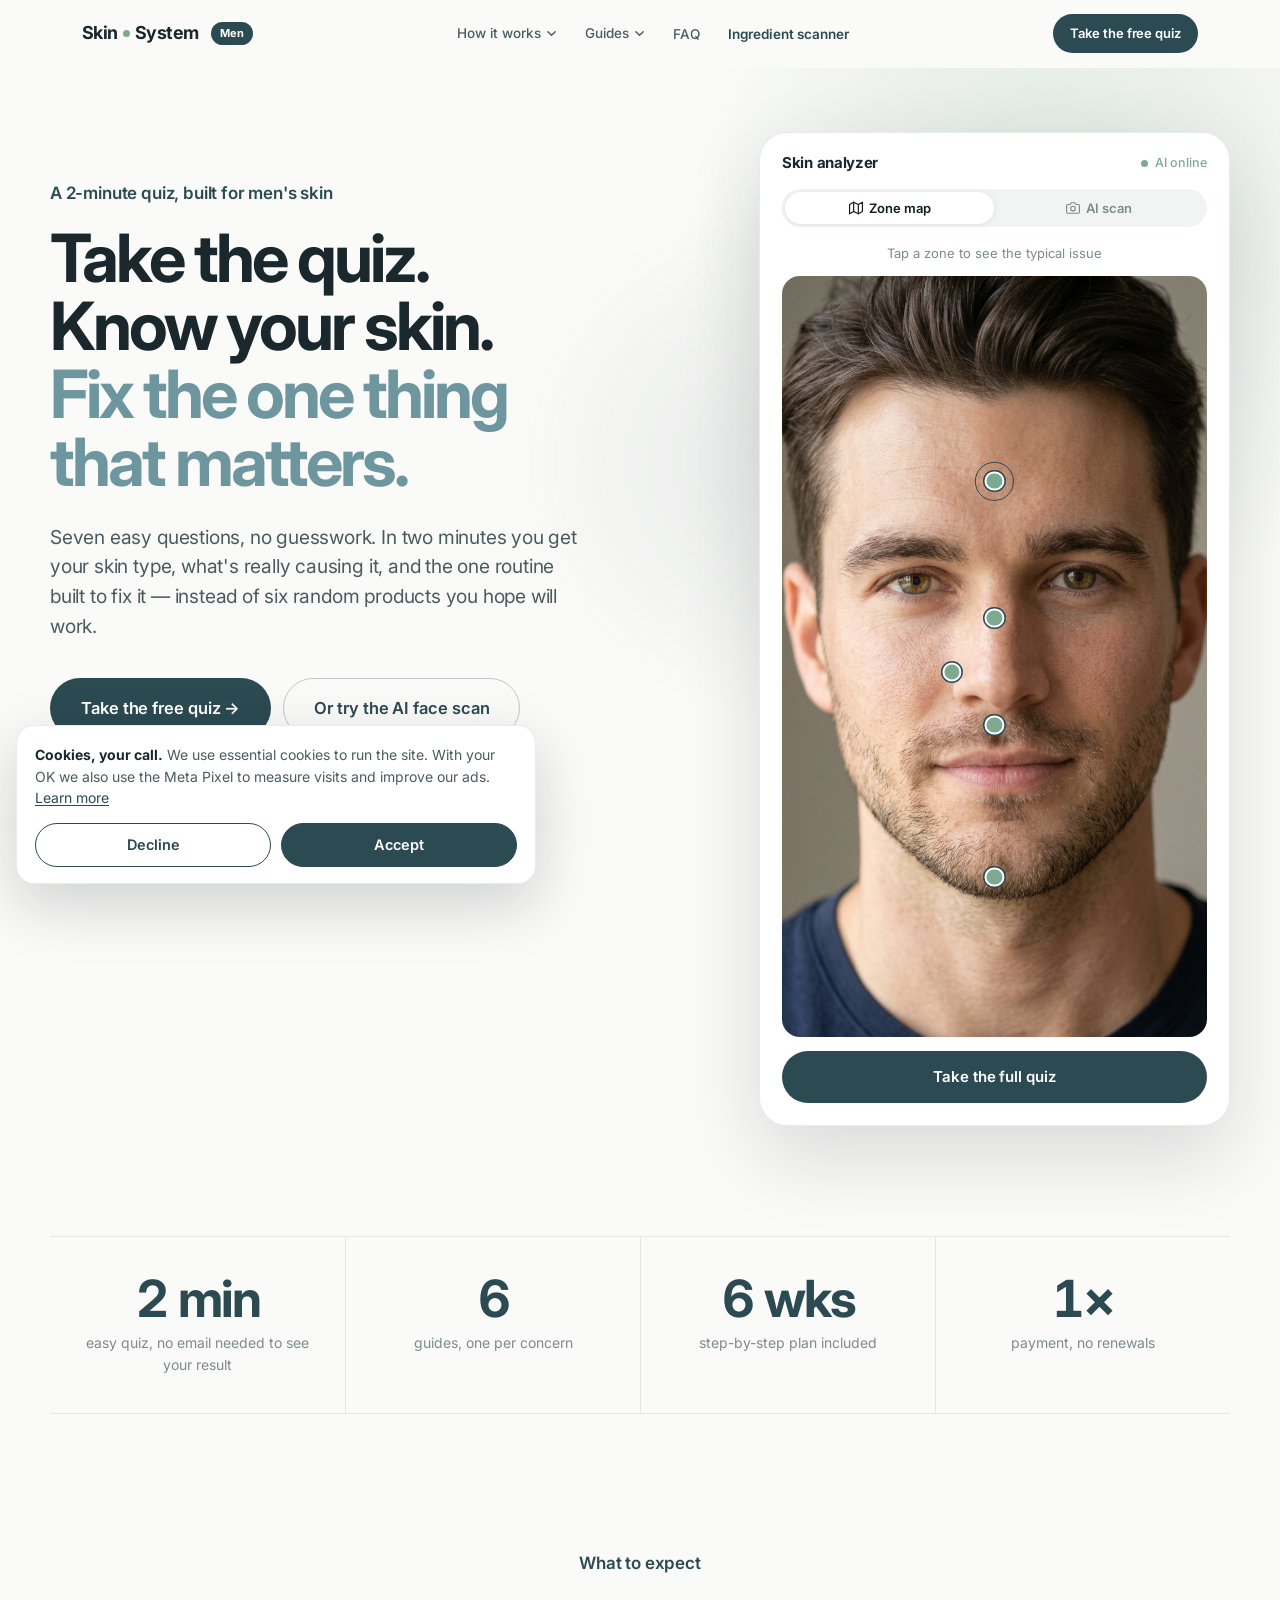
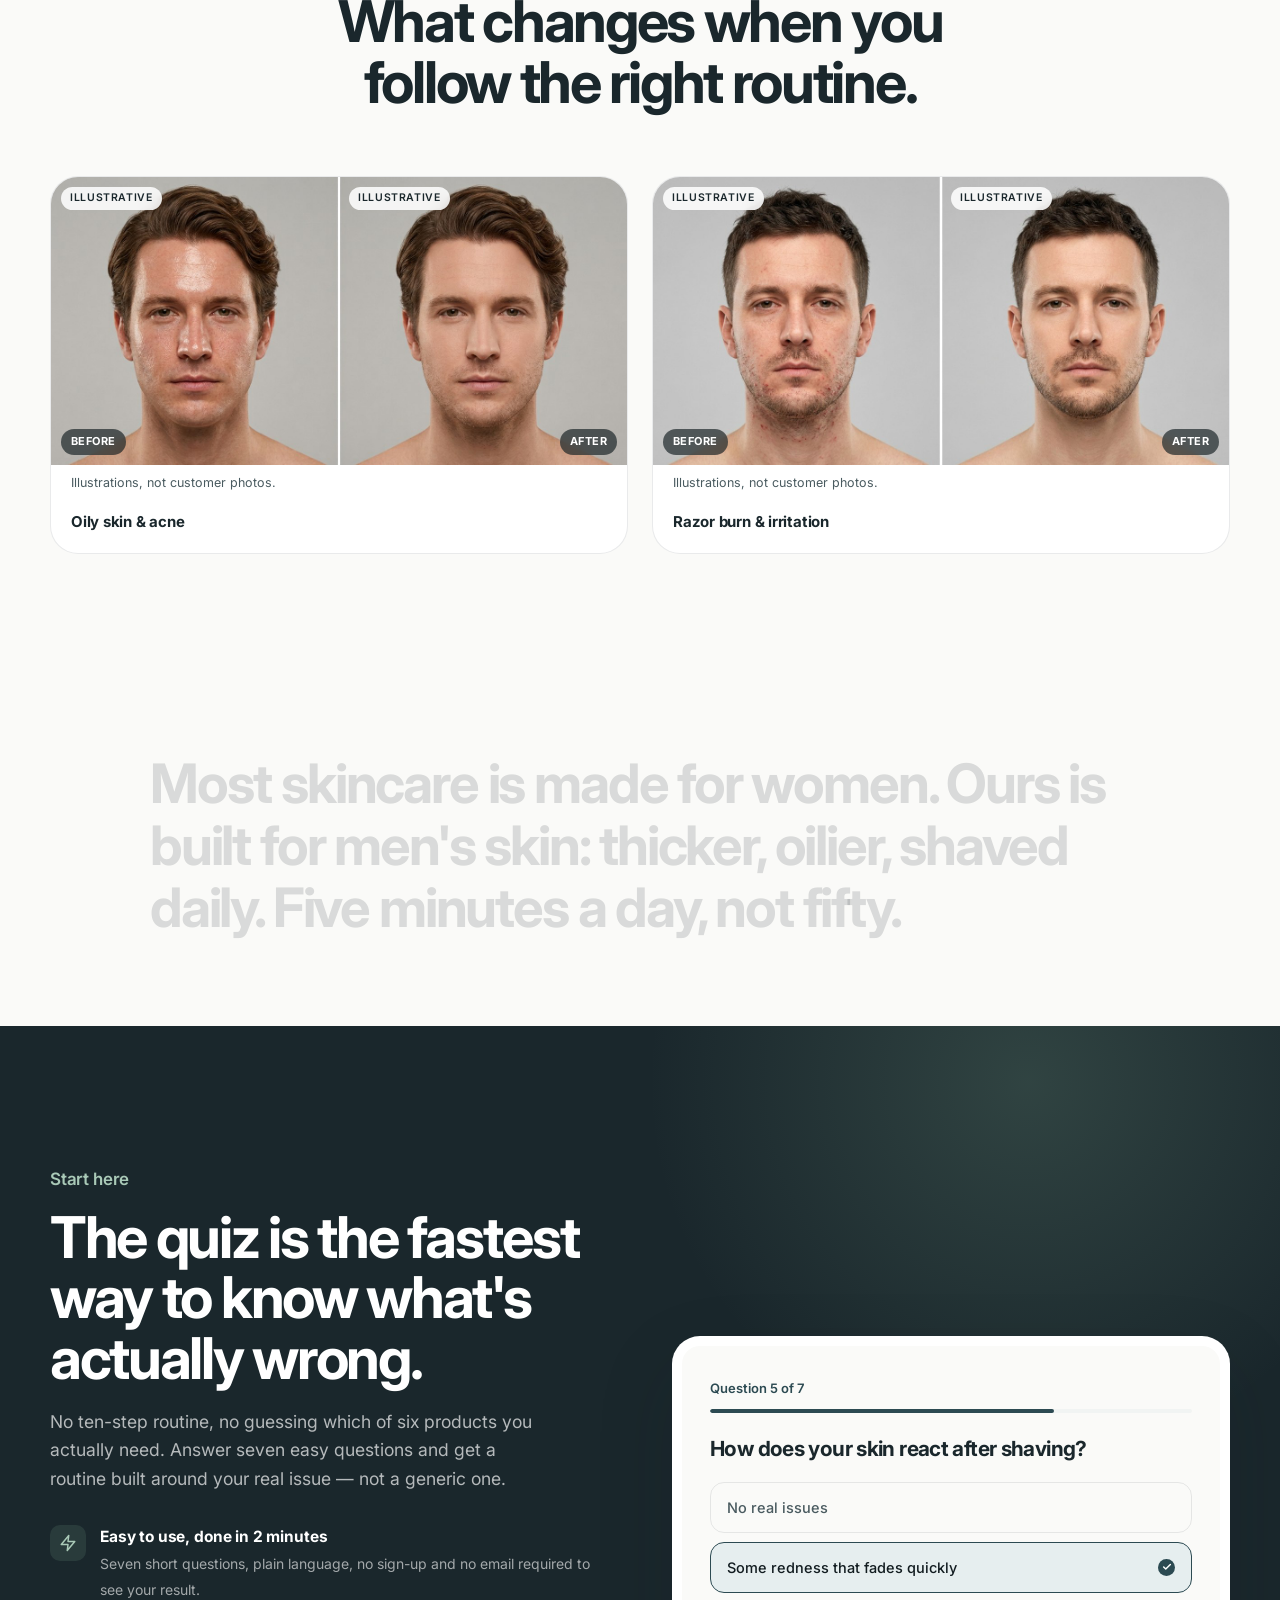
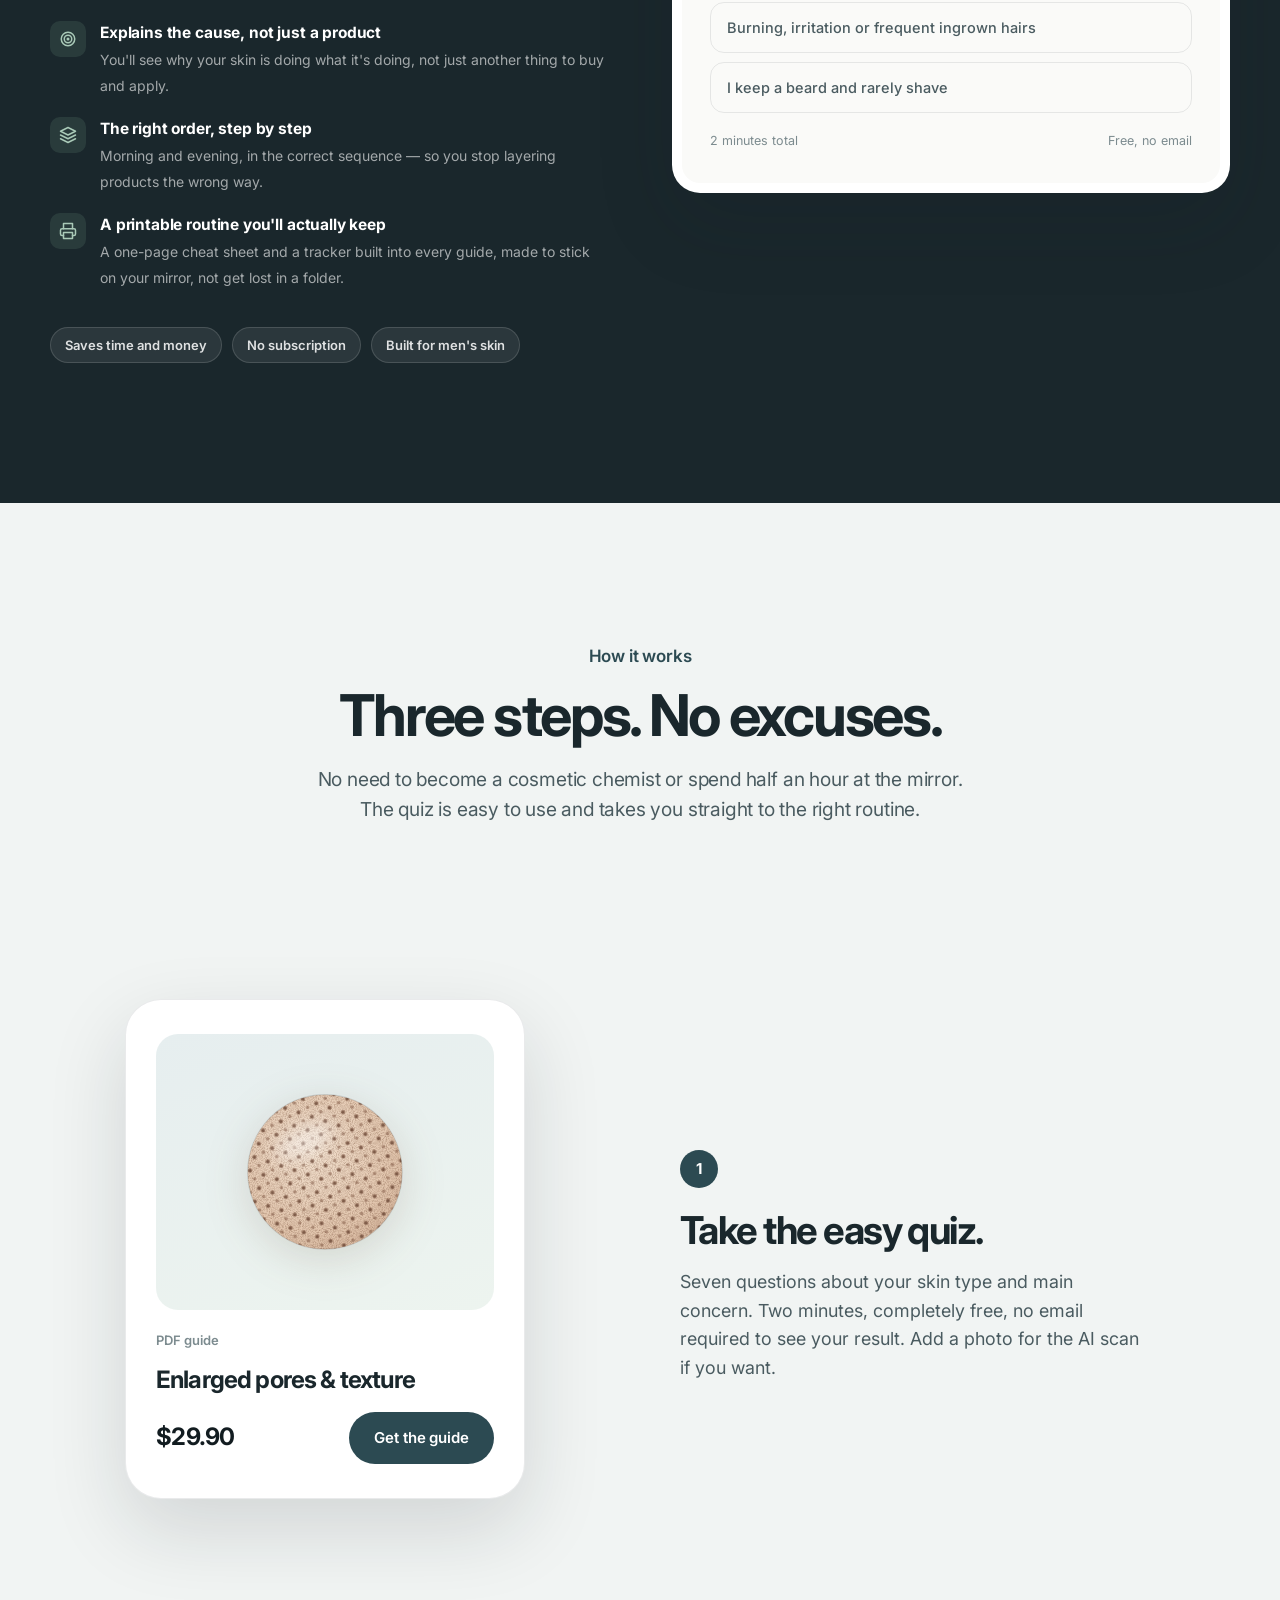
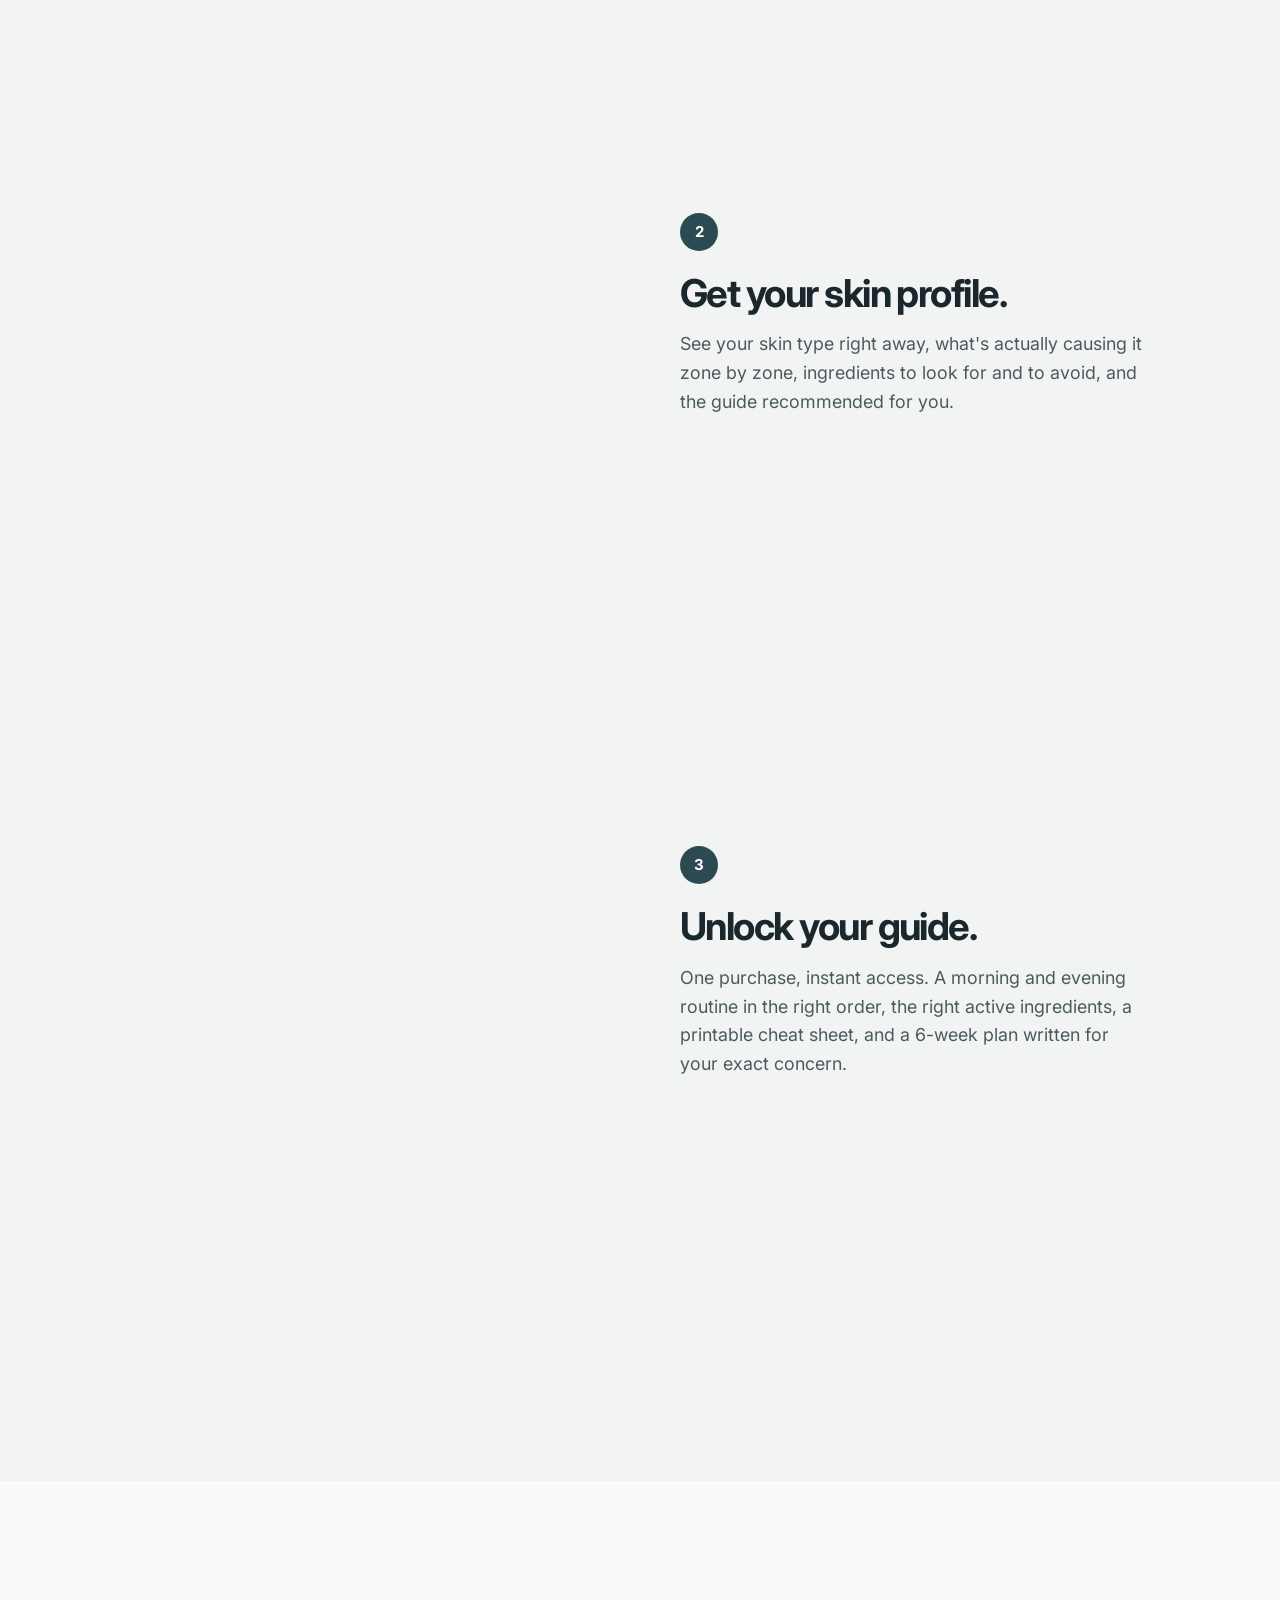
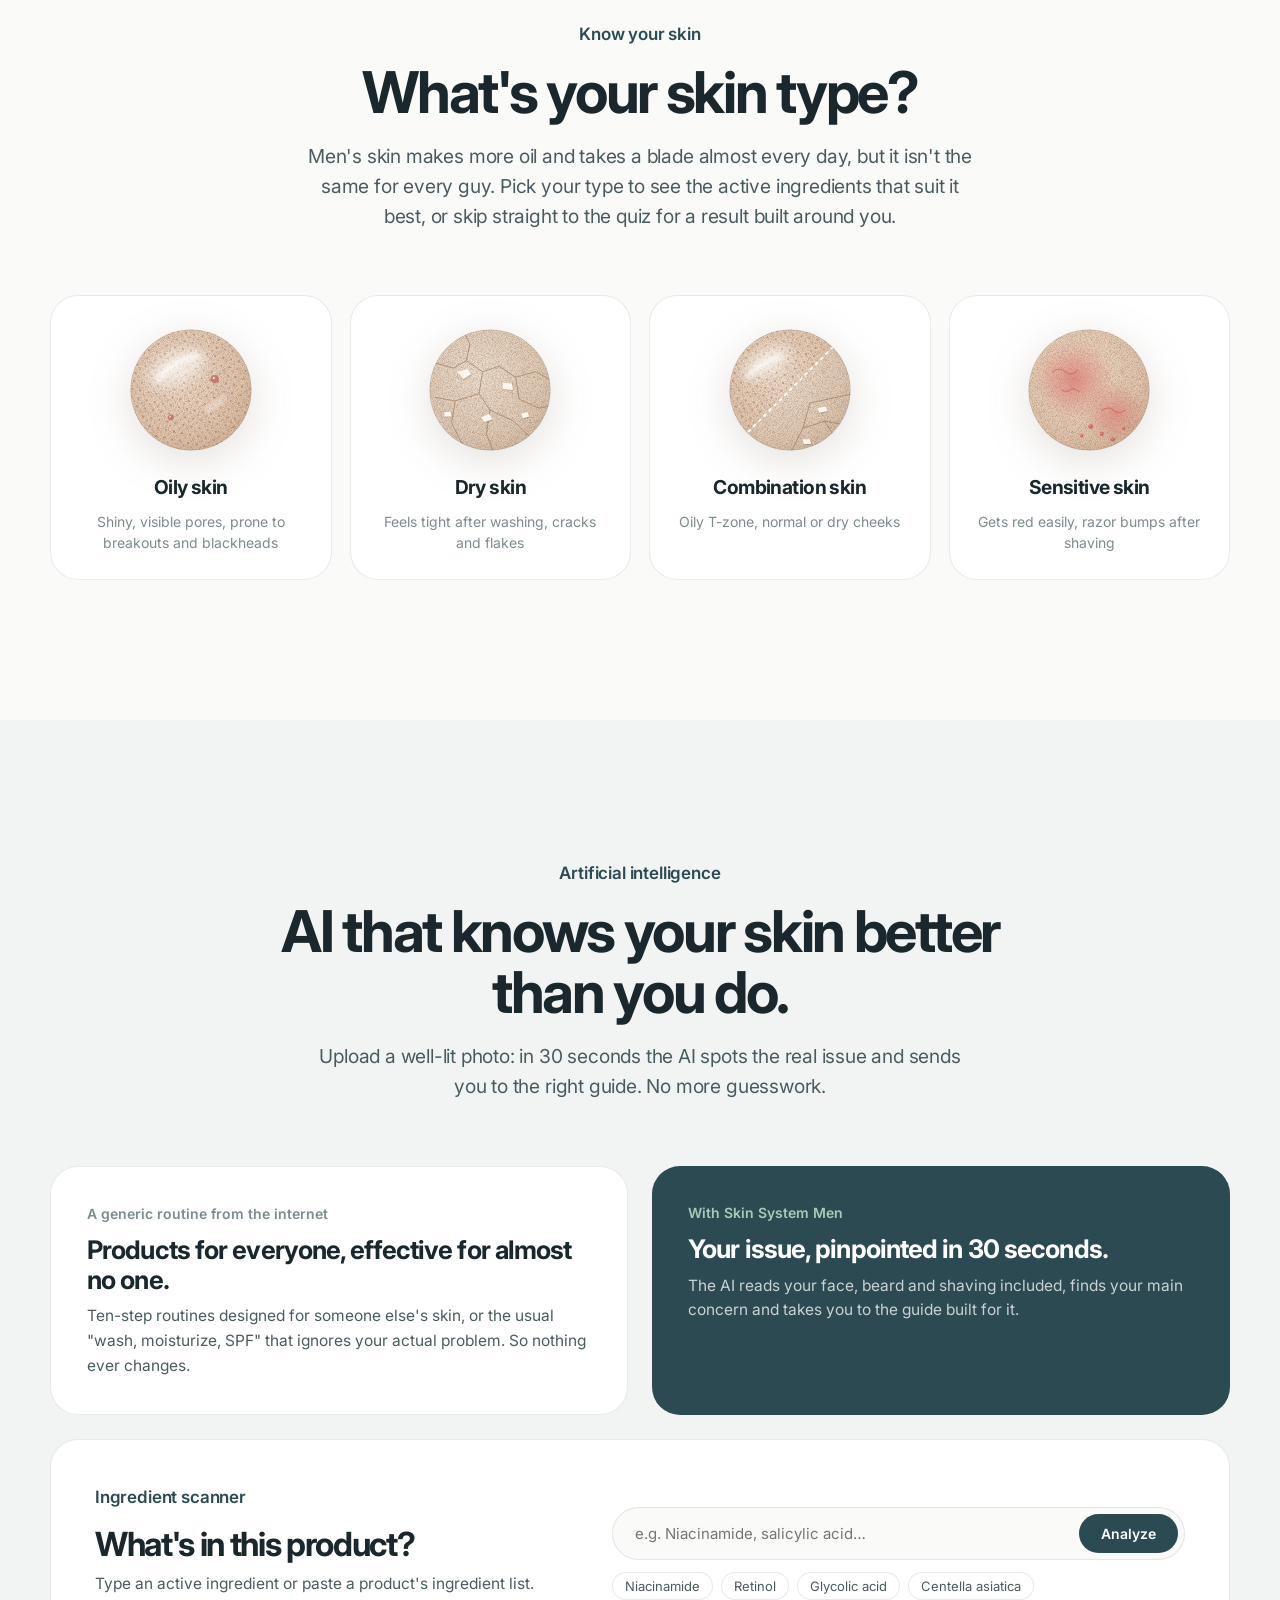
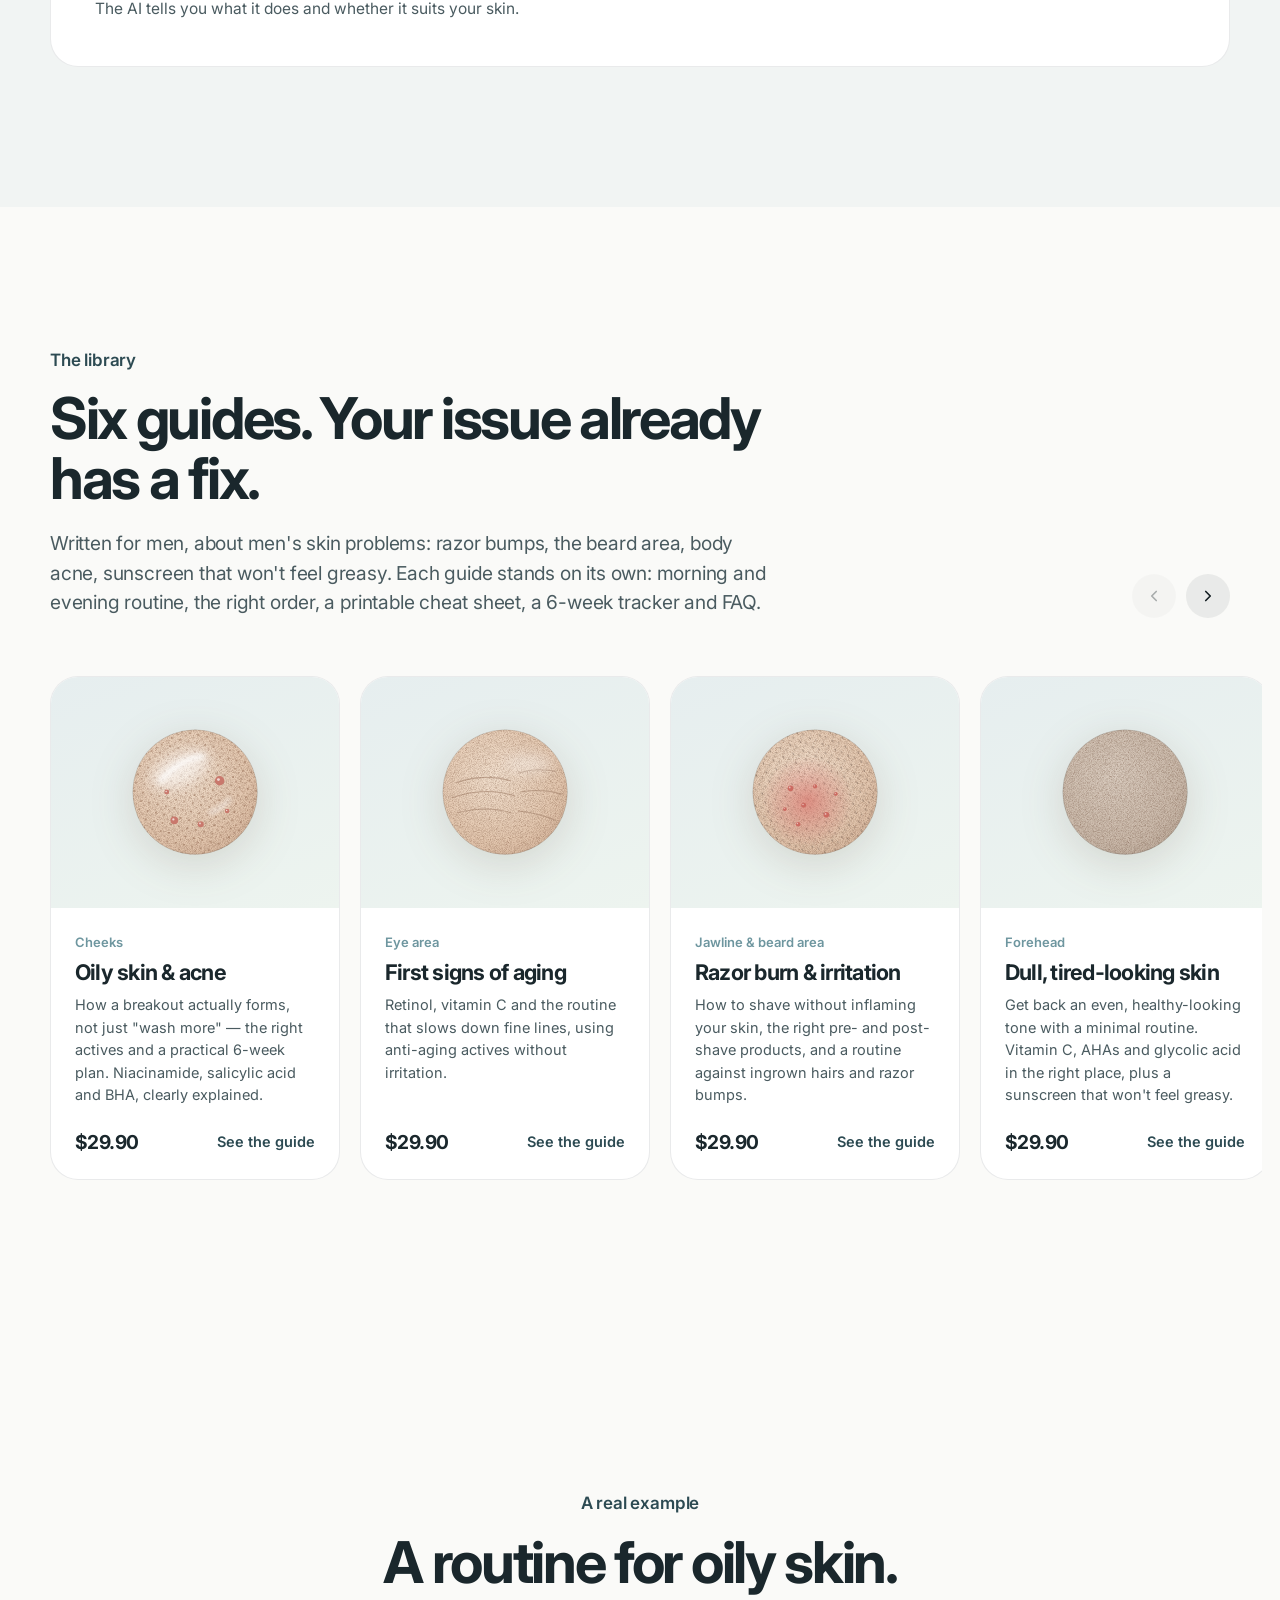
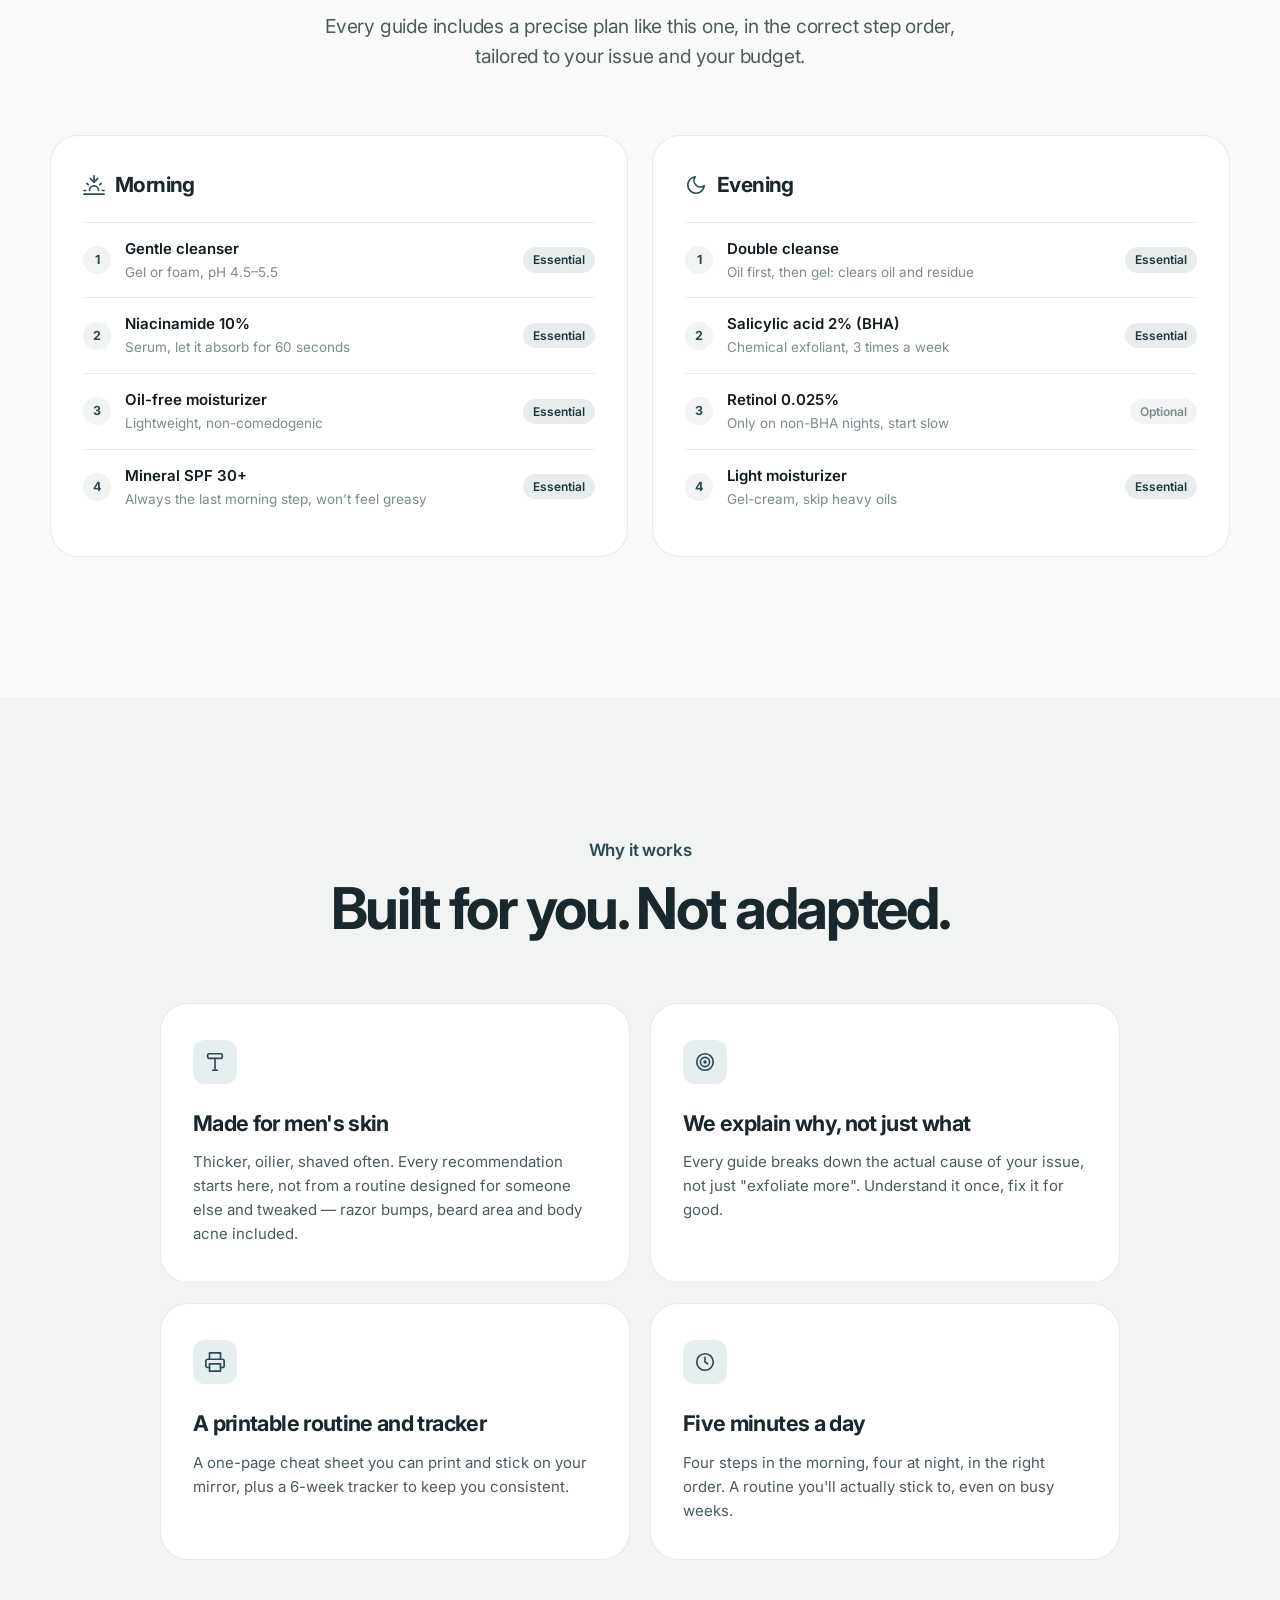
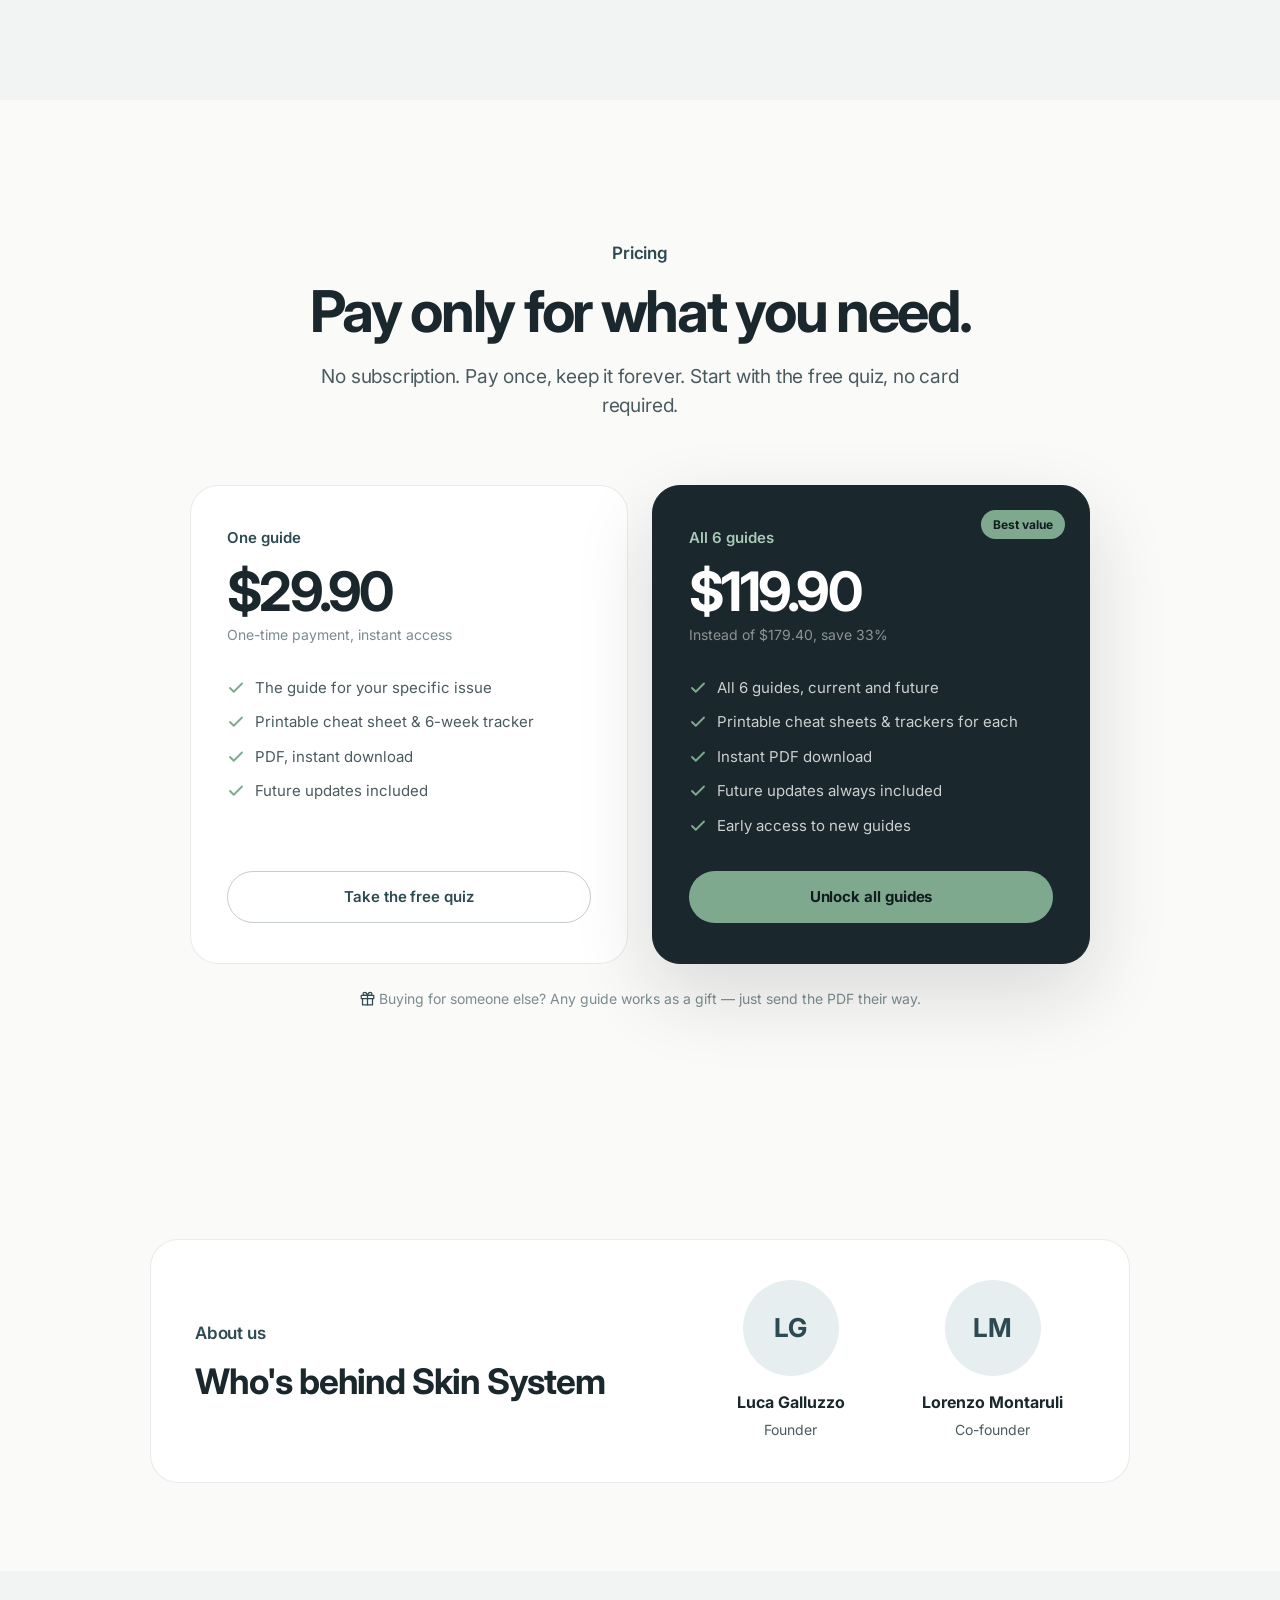
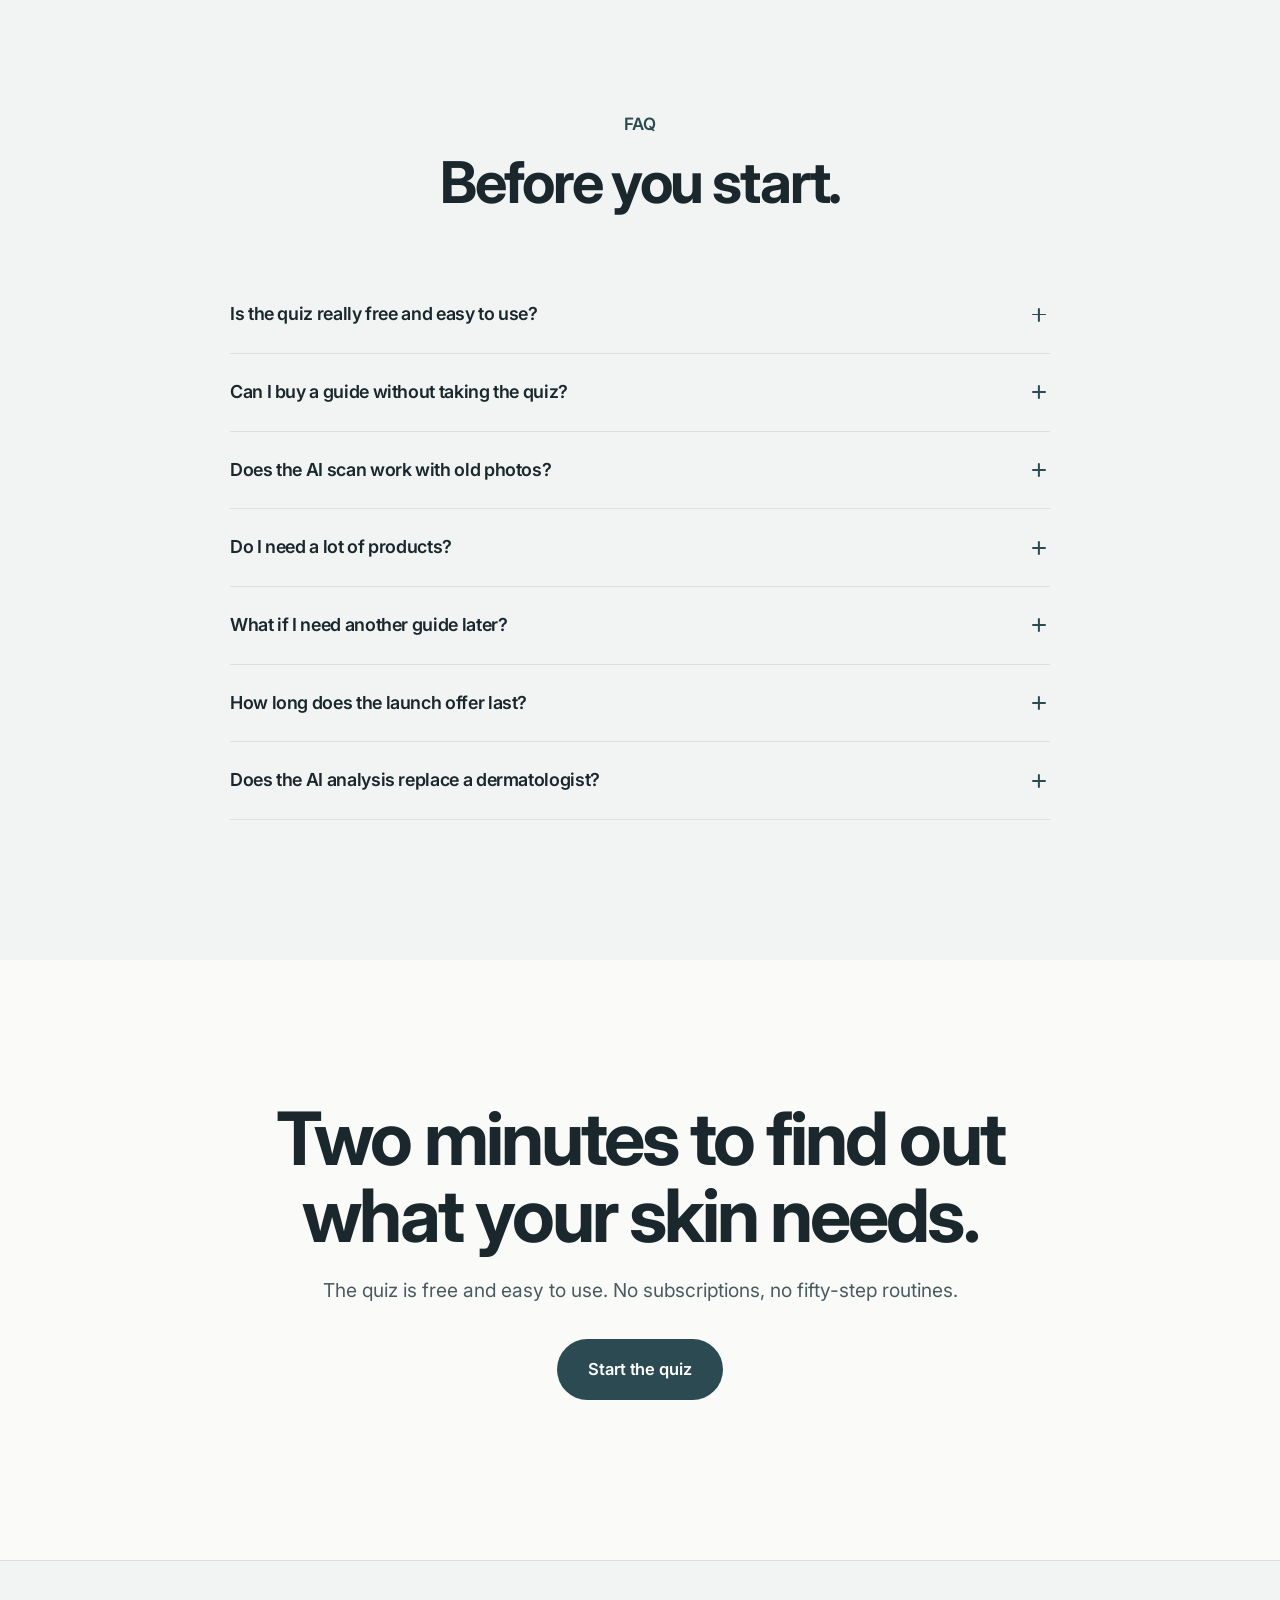
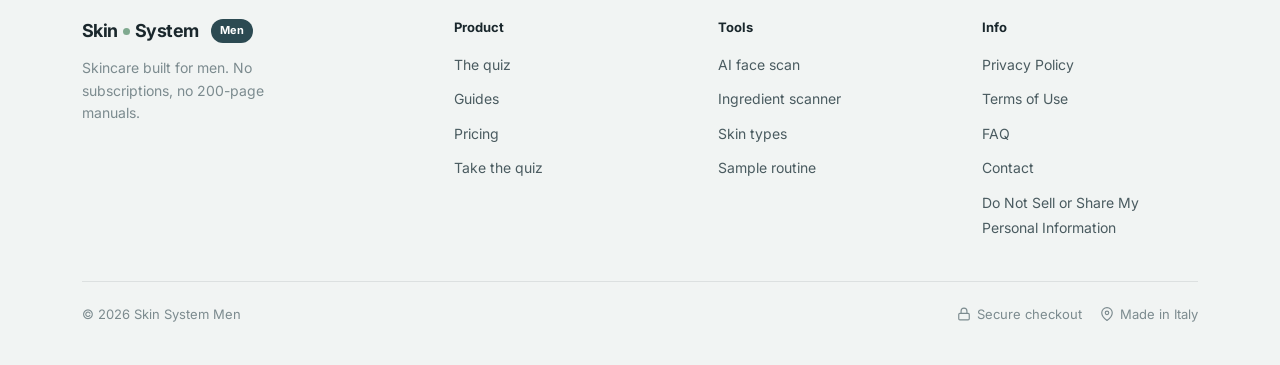
==== commit 6977e16f: "Remove 'Six weeks on the right routine' texture section" ====
--- a/index.html
+++ b/index.html
@@ -1764,61 +1764,6 @@
   </div>
 </section>
 
-<!-- ══ RESULTS (panel expands on scroll) ══ -->
-<div class="expand-section">
-  <div class="expand-panel" id="expandPanel">
-    <div class="wrap">
-      <div class="section-head center reveal">
-        <span class="eyebrow">What changes</span>
-        <h2>Six weeks on the right routine.</h2>
-        <p class="section-desc">The difference between a generic routine and one built around your issue shows up in your skin's texture.</p>
-      </div>
-      <div class="before-after-grid">
-        <div class="ba-card reveal">
-          <div class="ba-visual">
-            <svg viewBox="0 0 400 300" preserveAspectRatio="xMidYMid slice"><rect width="400" height="300" fill="#D6DDD9"/><rect width="400" height="300" fill="url(#tex-pores)"/></svg>
-            <div class="ba-after"><svg viewBox="0 0 400 300" preserveAspectRatio="xMidYMid slice"><rect width="400" height="300" fill="url(#tex-smooth)"/></svg></div>
-            <div class="ba-divider"></div>
-            <span class="ba-label l">Before</span><span class="ba-label r">6 weeks</span>
-          </div>
-          <div class="ba-body">
-            <div class="ba-problem">Oily skin &amp; acne</div>
-            <div class="ba-title">Oil under control</div>
-            <div class="ba-result">Niacinamide 10% in the morning, salicylic acid 2% at night.</div>
-          </div>
-        </div>
-        <div class="ba-card reveal">
-          <div class="ba-visual">
-            <svg viewBox="0 0 400 300" preserveAspectRatio="xMidYMid slice"><rect width="400" height="300" fill="#CFD3D1"/><rect width="400" height="300" fill="url(#tex-dull)"/></svg>
-            <div class="ba-after"><svg viewBox="0 0 400 300" preserveAspectRatio="xMidYMid slice"><rect width="400" height="300" fill="url(#tex-smooth)"/><ellipse cx="140" cy="90" rx="120" ry="60" fill="#fff" fill-opacity=".35"/></svg></div>
-            <div class="ba-divider"></div>
-            <span class="ba-label l">Before</span><span class="ba-label r">6 weeks</span>
-          </div>
-          <div class="ba-body">
-            <div class="ba-problem">Dull skin</div>
-            <div class="ba-title">A healthier-looking tone</div>
-            <div class="ba-result">Vitamin C in the morning, glycolic acid 8% at night twice a week.</div>
-          </div>
-        </div>
-        <div class="ba-card reveal">
-          <div class="ba-visual">
-            <svg viewBox="0 0 400 300" preserveAspectRatio="xMidYMid slice"><rect width="400" height="300" fill="#DDD6D4"/><rect width="400" height="300" fill="url(#tex-irr)"/></svg>
-            <div class="ba-after"><svg viewBox="0 0 400 300" preserveAspectRatio="xMidYMid slice"><rect width="400" height="300" fill="url(#tex-smooth)"/></svg></div>
-            <div class="ba-divider"></div>
-            <span class="ba-label l">Before</span><span class="ba-label r">2 weeks</span>
-          </div>
-          <div class="ba-body">
-            <div class="ba-problem">Razor burn</div>
-            <div class="ba-title">Calm skin</div>
-            <div class="ba-result">Pre-shave oil, a single-blade razor, aloe vera after.</div>
-          </div>
-        </div>
-      </div>
-      <p class="ba-note">Illustrations of skin texture, not customer photos.</p>
-    </div>
-  </div>
-</div>
-
 <!-- ══ ROUTINE ══ -->
 <section id="routine">
   <div class="wrap">
@@ -2593,8 +2538,10 @@
     const lit = Math.round(p * manifestoWords.length);
     manifestoWords.forEach((w, i) => w.classList.toggle('on', i < lit));
 
-    const er = expandPanel.getBoundingClientRect();
-    expandPanel.style.setProperty('--p', clamp((vh - er.top) / (vh * 0.7)).toFixed(3));
+    if (expandPanel) {
+      const er = expandPanel.getBoundingClientRect();
+      expandPanel.style.setProperty('--p', clamp((vh - er.top) / (vh * 0.7)).toFixed(3));
+    }
   }
   ticking = false;
 }
